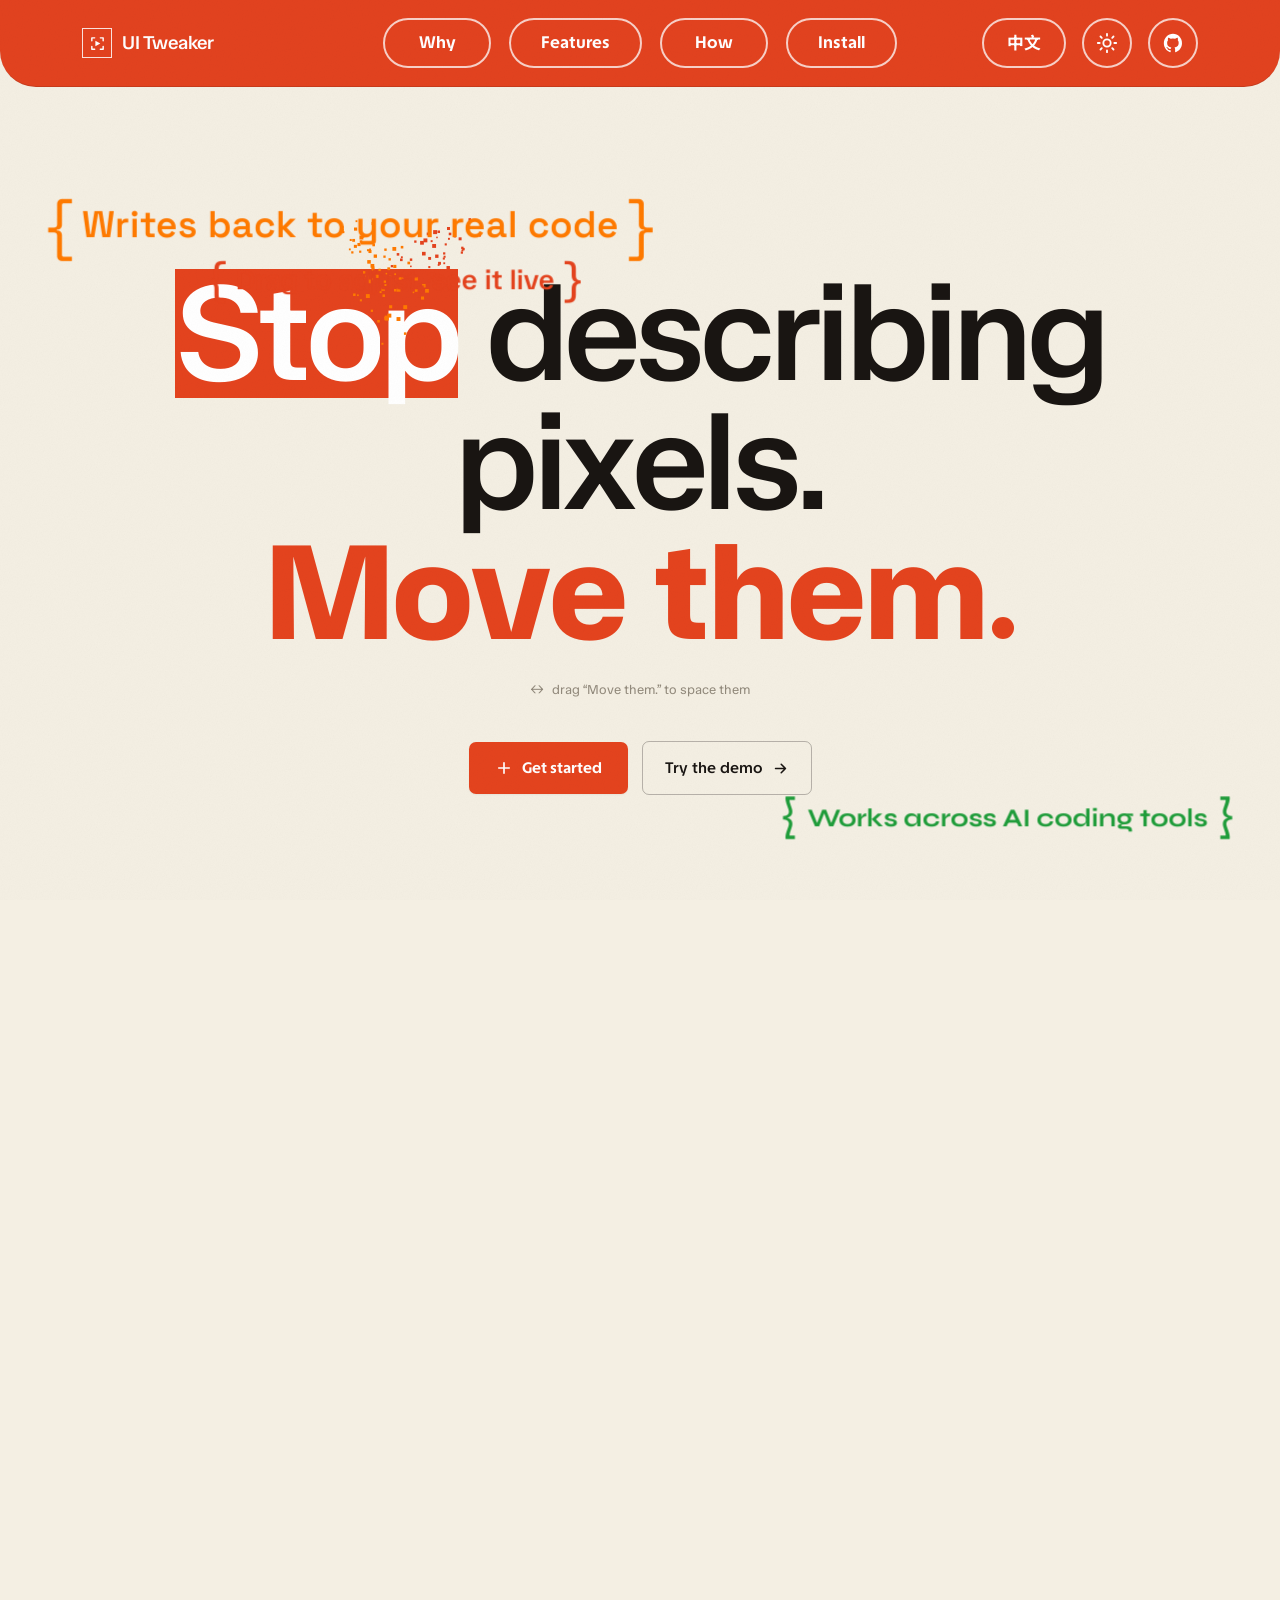
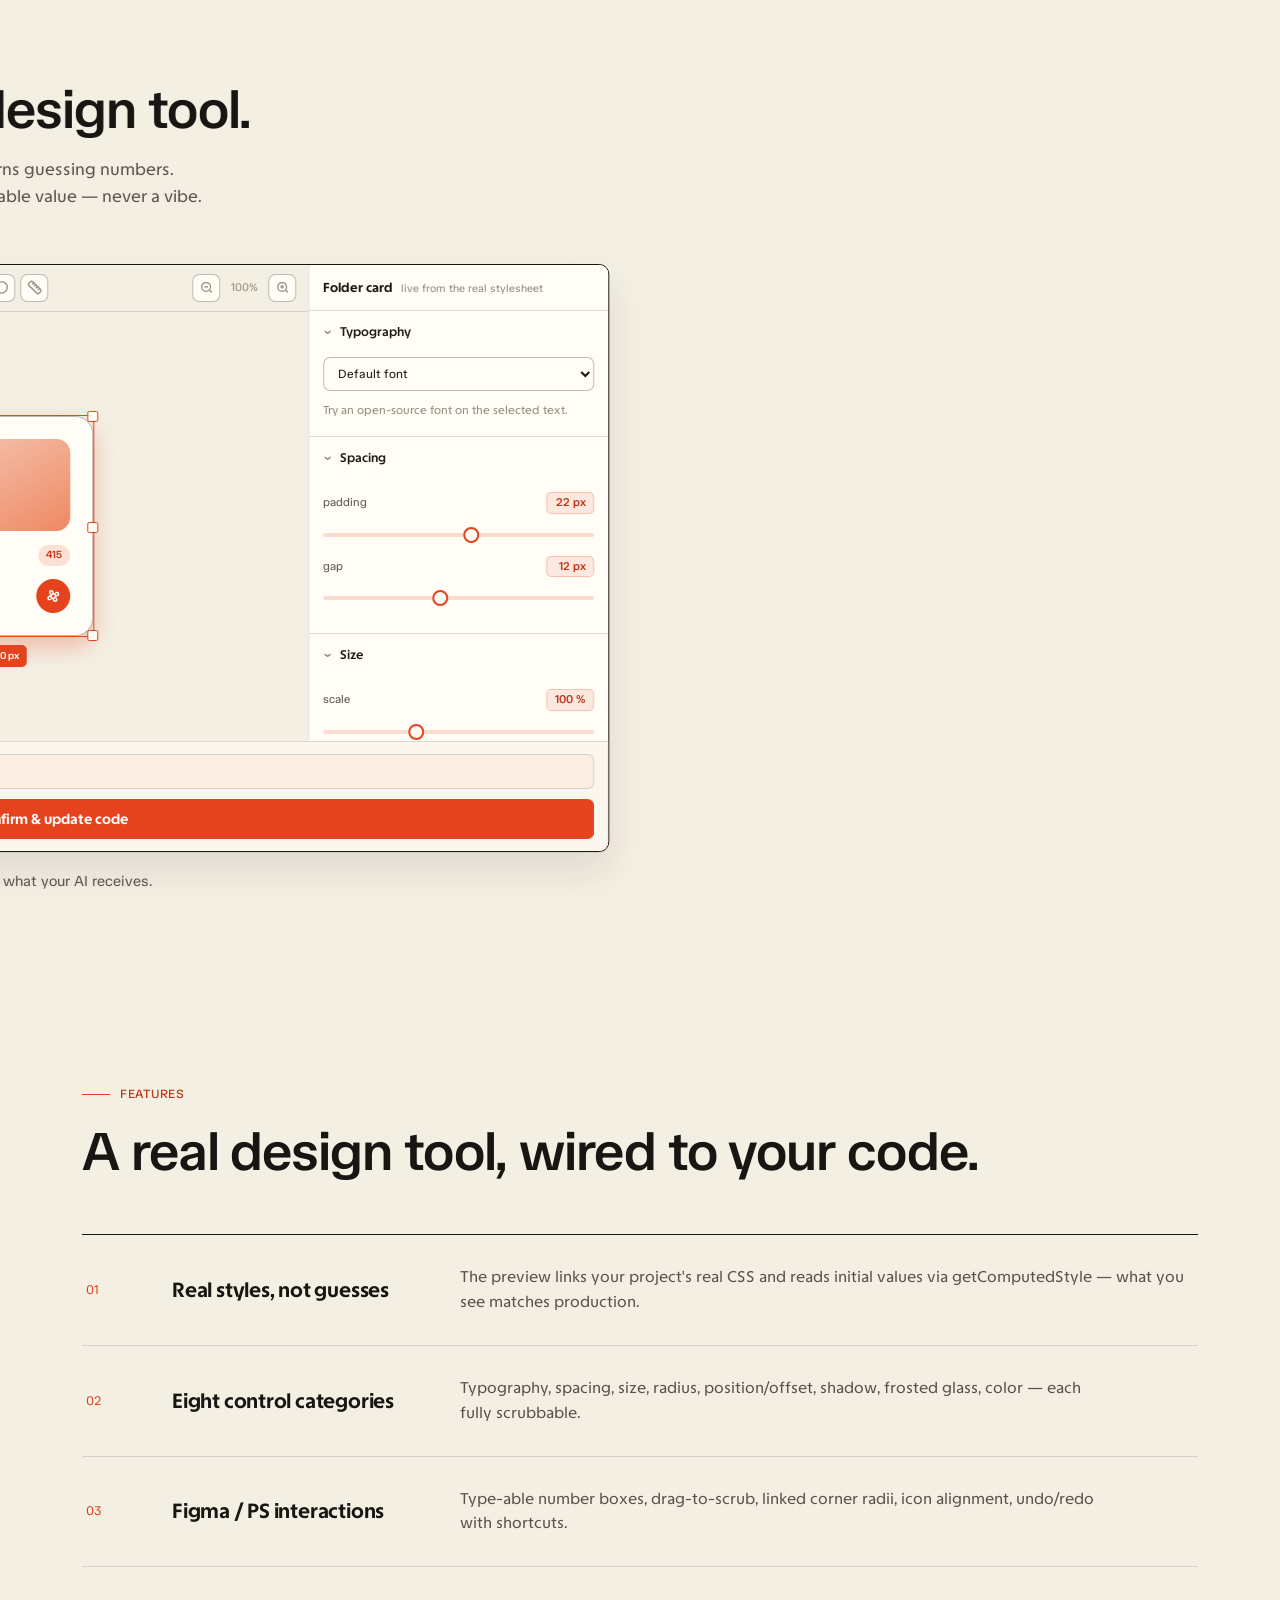
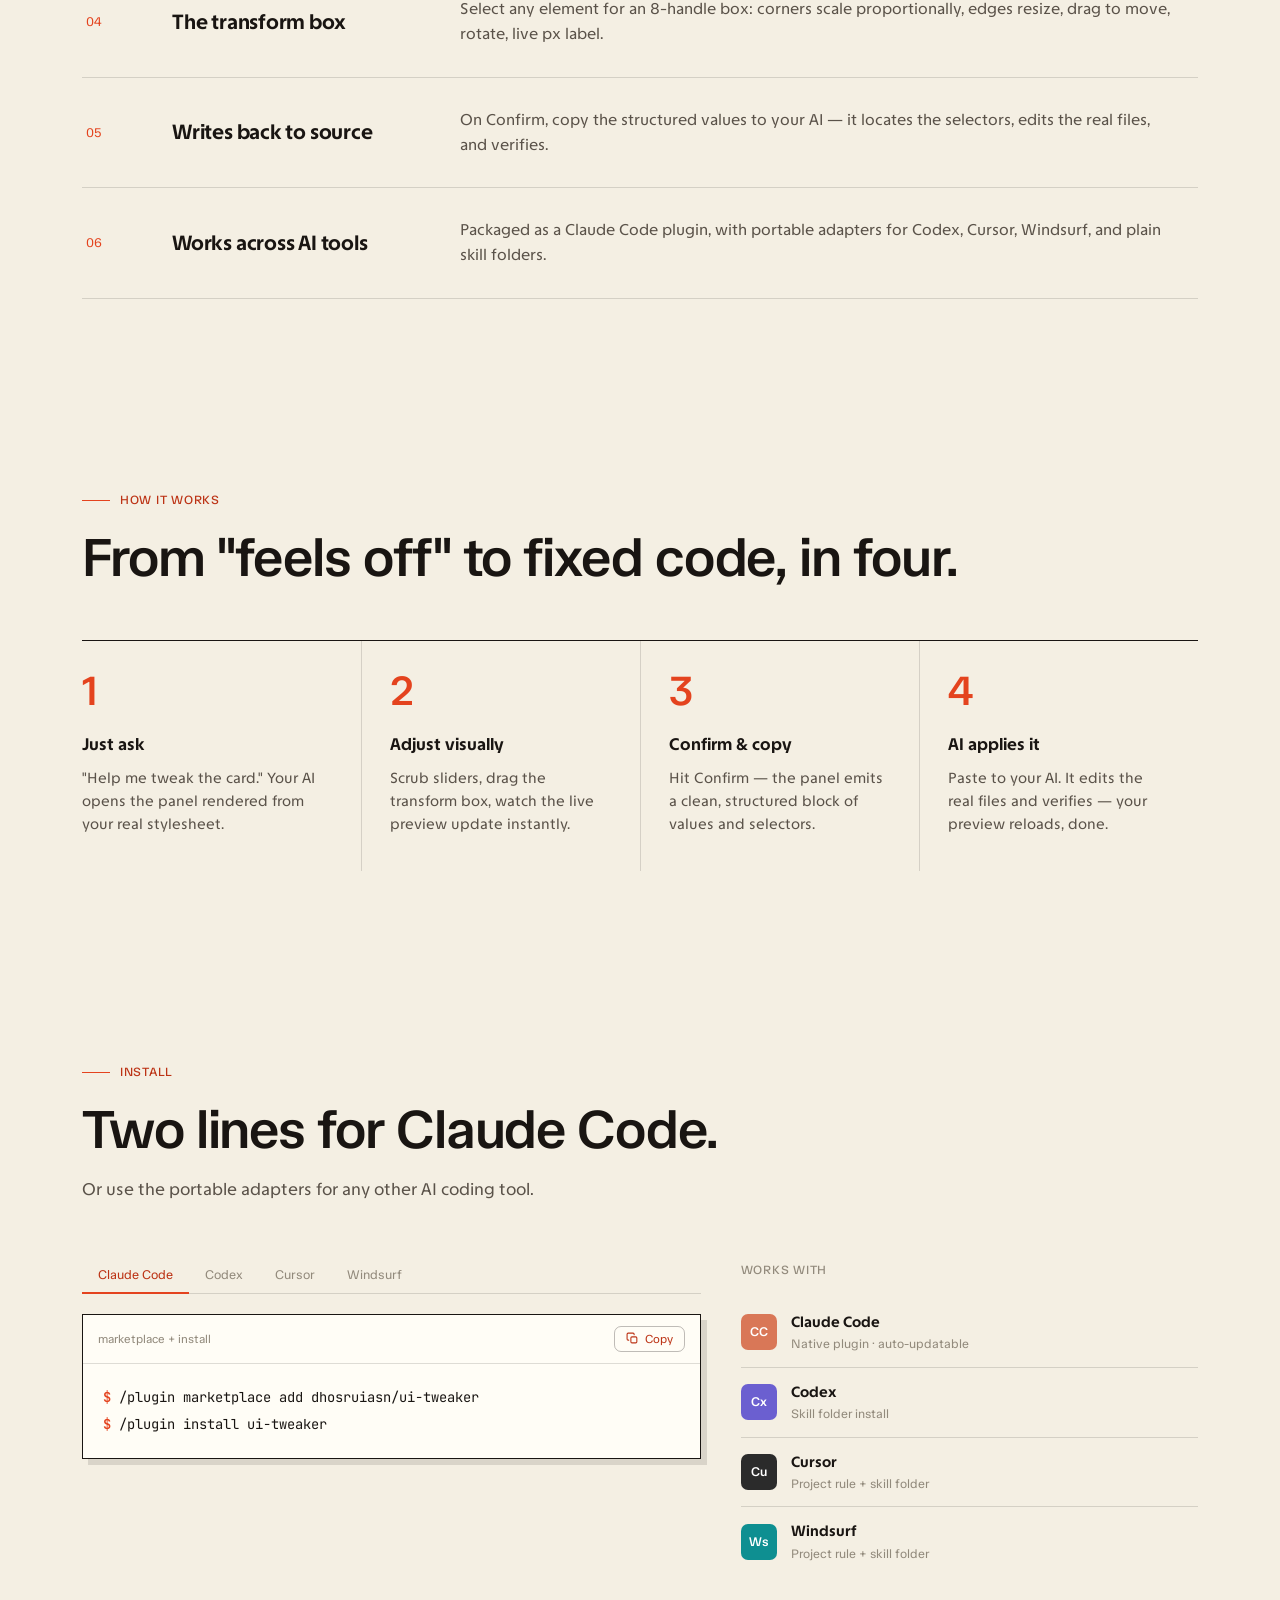
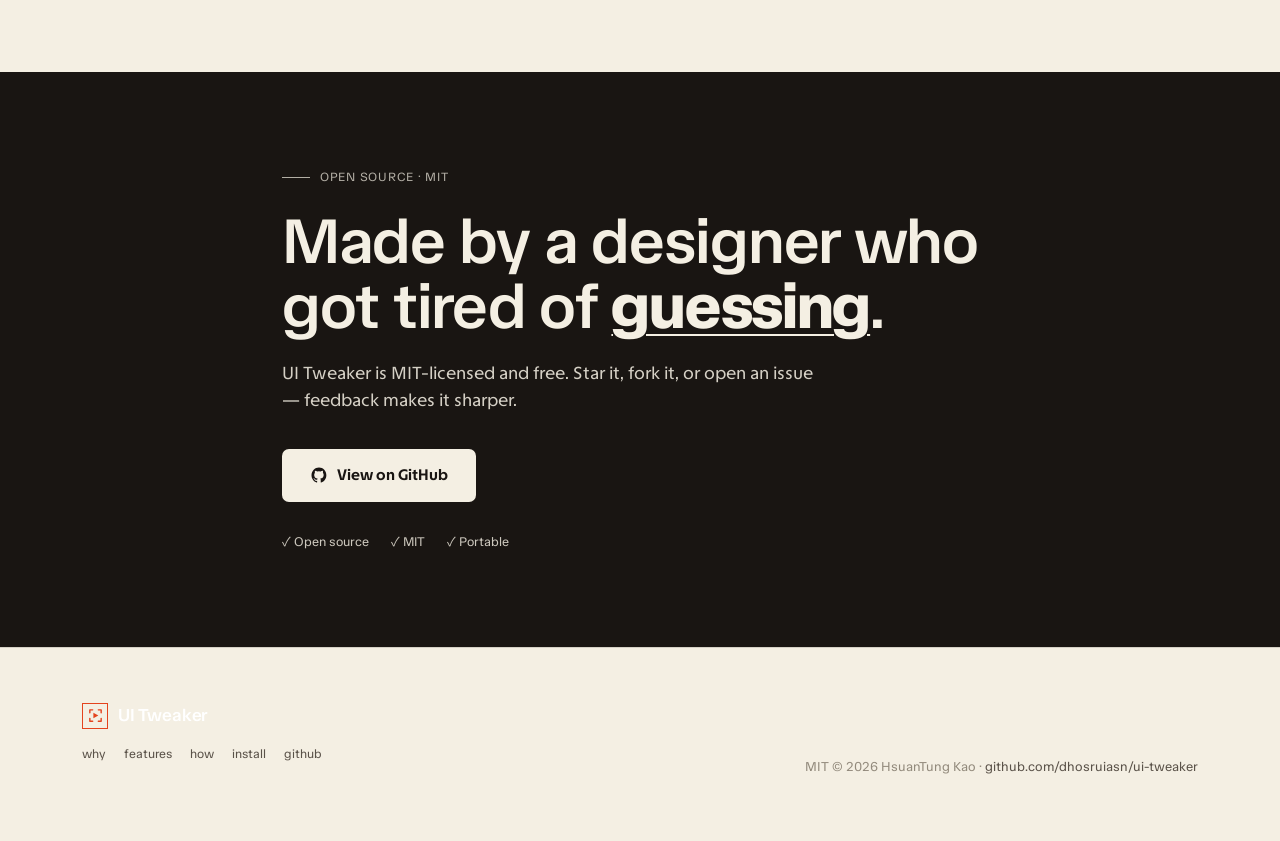
==== docs/index.html @ 1815cd46 "Notes: style swap on edge bounce only; title hit sprays particles without restyling Removed the font" ====
<!DOCTYPE html>
<html lang="en">
<head>
<meta charset="UTF-8">
<meta name="viewport" content="width=device-width, initial-scale=1.0">
<title>UI Tweaker — Precision visual control for vibe coding</title>
<meta name="description" content="Fine-tune any UI component with a design-tool-style control panel, then let your AI assistant write the values back into your real source code.">
<meta property="og:title" content="UI Tweaker — Precision visual control for vibe coding">
<meta property="og:description" content="Visually fine-tune UI components, then hand the exact values to your AI to apply to real code.">
<meta property="og:type" content="website">
<link rel="preconnect" href="https://fonts.googleapis.com">
<link rel="preconnect" href="https://fonts.gstatic.com" crossorigin>
<link href="https://fonts.googleapis.com/css2?family=Bricolage+Grotesque:opsz,wght@12..96,400;12..96,700&family=Chiron+Hei+HK:ital,wght@0,200..900;1,200..900&family=Chocolate+Classical+Sans&family=Instrument+Serif:ital@0;1&family=JetBrains+Mono:wght@400;500;600&family=TASA+Explorer:wght@400..800&family=TASA+Orbiter:wght@400..800&display=swap" rel="stylesheet">
<!-- legible display faces the floating bracket notes cycle through on each edge-bounce / title hit -->
<link href="https://fonts.googleapis.com/css2?family=DM+Serif+Display&family=Fraunces:opsz,wght@9..144,400;9..144,600&family=Space+Grotesk:wght@400..700&family=Syne:wght@500..800&display=swap" rel="stylesheet">
<link href="https://fonts.googleapis.com/css2?family=Archivo:wght@400..700&family=Sora:wght@400..700&family=Outfit:wght@400..700&family=Unbounded:wght@400..700&family=Big+Shoulders+Display:wght@400..700&family=Familjen+Grotesk:wght@400..700&family=Newsreader:opsz,wght@6..72,400..600&family=Spectral:wght@400;600&family=Epilogue:wght@400..700&family=Hanken+Grotesk:wght@400..700&display=swap" rel="stylesheet">
<style>
  :root{
    --nav-h:86px;   /* sticky nav height — used to keep the intro text centred in the area BELOW the nav */
    --bg:#f4efe3;--bg-2:#efe9da;
    --ink:#191512;--ink-soft:#5a5249;--ink-faint:#928a7c;
    /* accent kept under the old --blue token names so the demo + JS re-theme automatically */
    --blue:#e4431e;--blue-deep:#bc3315;--blue-glow:rgba(228,67,30,.16);
    --card:#fbf8f0;--card-solid:#fffdf6;
    --border:rgba(25,21,18,.14);--border-strong:rgba(25,21,18,.28);
    --shadow-soft:0 1px 2px rgba(25,21,18,.05);
    --shadow-lift:0 1px 0 rgba(25,21,18,.06),0 18px 40px rgba(25,21,18,.10);
    --band:#191512;--band-fg:#f4efe3;
    --radius-pill:999px;--radius-lg:10px;--radius-md:7px;
    --mono:'TASA Orbiter','Chiron Hei HK','Chocolate Classical Sans',system-ui,sans-serif;
    --display:'TASA Orbiter','Chiron Hei HK','Chocolate Classical Sans',system-ui,sans-serif;
    --sans:'TASA Explorer','Chiron Hei HK','Chocolate Classical Sans',system-ui,sans-serif;
    --code:'JetBrains Mono',ui-monospace,monospace;
    --grain:.05;
  }
  html[data-theme="dark"]{
    --bg:#16130f;--bg-2:#1b1712;
    --ink:#f2ecdd;--ink-soft:#b4ab99;--ink-faint:#7d7567;
    --blue:#ff5a34;--blue-deep:#ff7a55;--blue-glow:rgba(255,90,52,.20);
    --card:#211c16;--card-solid:#26201a;
    --border:rgba(242,236,221,.15);--border-strong:rgba(242,236,221,.30);
    --shadow-soft:0 1px 2px rgba(0,0,0,.4);
    --shadow-lift:0 1px 0 rgba(0,0,0,.4),0 24px 60px rgba(0,0,0,.6);
    --band:#cf3a18;--band-fg:#fff;
    --grain:.07;
  }
  *{box-sizing:border-box;margin:0;padding:0}
  /* nav/anchor clicks JUMP straight to the section (no smooth-scroll whipping through the pinned hero motion); offset for the sticky nav */
  html{scroll-padding-top:calc(var(--nav-h) + 10px)}
  body{
    font-family:var(--sans);color:var(--ink);background:var(--bg);
    min-height:100vh;-webkit-font-smoothing:antialiased;line-height:1.55;overflow-x:hidden;
    transition:background .4s ease,color .3s ease;
  }
  /* paper grain — subtle print texture instead of flat fill */
  body::after{content:"";position:fixed;inset:0;pointer-events:none;z-index:120;opacity:var(--grain);mix-blend-mode:multiply;
    background-image:url("data:image/svg+xml,%3Csvg xmlns='http://www.w3.org/2000/svg' width='180' height='180'%3E%3Cfilter id='n'%3E%3CfeTurbulence type='fractalNoise' baseFrequency='.85' numOctaves='2' stitchTiles='stitch'/%3E%3CfeColorMatrix type='saturate' values='0'/%3E%3C/filter%3E%3Crect width='100%25' height='100%25' filter='url(%23n)'/%3E%3C/svg%3E");background-size:180px}
  html[data-theme="dark"] body::after{mix-blend-mode:soft-light}
  ::selection{background:var(--blue);color:#fff}
  .wrap{max-width:1180px;margin:0 auto;padding:0 32px}
  @media(max-width:600px){.wrap{padding:0 20px}}
  section{position:relative}
  .rule{height:1px;background:var(--border);border:0}
  /* line-breaking: balance headings, prettify paragraphs, and a no-wrap whitelist for terms */
  .head h2,.cta-section h2,.spec-row h3,.step h4,.plate-body h4{text-wrap:balance}
  .head p,.cta-section p,.spec-row p,.step p,.intro-text,.work small,.foot p,.feat p{text-wrap:pretty}
  .keep-together{white-space:nowrap}
  @media(max-width:760px){br.br-desk{display:none}}  /* manual line breaks only on desktop */

  /* mono annotation label — the "[ note ]" device */
  .note{font-family:var(--mono);font-size:.72rem;font-weight:500;letter-spacing:.02em;color:var(--blue-deep);display:inline-flex;align-items:center;gap:.5ch}
  .note::before{content:"[";opacity:.6}
  .note::after{content:"]";opacity:.6}

  /* ===== nav ===== */
  nav{position:sticky;top:0;z-index:60;background:#e2421f;border-bottom:1px solid rgba(0,0,0,.12);border-radius:0 0 36px 36px}
  .nav-in{display:grid;grid-template-columns:1fr auto 1fr;align-items:center;gap:18px;height:var(--nav-h)}
  .brand{display:flex;align-items:center;gap:10px;justify-self:start;font-family:var(--display);font-weight:600;font-size:1.18rem;letter-spacing:-.01em;color:#fff}
  .brand .logo{width:30px;height:30px;display:grid;place-items:center;border:1.5px solid rgba(255,255,255,.85);color:#fff;flex:none}
  .brand .logo svg{width:17px;height:17px}
  /* independent pill nav (Readymag-style) */
  .nav-links{display:flex;gap:18px;justify-self:center}
  .nav-links a,
  .icon-btn{
    position:relative;isolation:isolate;overflow:visible;
    min-height:50px;border:2px solid rgba(255,255,255,.75);border-radius:var(--radius-pill);
    background:transparent;color:#fff;font-family:var(--sans);font-weight:700;
    line-height:1;text-decoration:none;display:inline-flex;align-items:center;justify-content:center;
    transition:background .18s ease,color .18s ease,border-color .18s ease,box-shadow .18s ease,transform .18s ease;
  }
  .nav-links a{font-size:1.08rem;padding:0 30px;min-width:108px}
  /* hover: the pill fills solid with a small lift + hard offset shadow (clean pill, not a blob) */
  .nav-links a:hover,
  .nav-links a:focus-visible,
  .icon-btn:hover,
  .icon-btn:focus-visible{
    background:#f7fd6a;border-color:#f7fd6a;color:#1a1a1a;
    transform:translate(-1px,-2px) rotate(-1.5deg);
    box-shadow:3px 4px 0 #a82f12;
    outline:none;
  }
  .nav-links a:nth-child(2n):hover,
  .nav-links a:nth-child(2n):focus-visible,
  .icon-btn:nth-child(2n):hover,
  .icon-btn:nth-child(2n):focus-visible{ transform:translate(-1px,-2px) rotate(1.5deg) }
  .nav-tools{display:flex;align-items:center;gap:16px;justify-self:end}
  .icon-btn{height:50px;min-width:84px;padding:0 22px;font-size:1.05rem;cursor:pointer}
  .icon-btn.sq{width:50px;min-width:50px;padding:0}
  .icon-btn svg{width:22px;height:22px;position:relative;z-index:1}
  @media(max-width:980px){
    :root{--nav-h:74px}
    .nav-in{gap:12px}
    .nav-links{gap:10px}
    .nav-links a{min-height:42px;min-width:auto;padding:0 19px;font-size:.9rem}
    .nav-tools{gap:9px}
    .icon-btn{height:42px;min-height:42px;min-width:66px;padding:0 15px;font-size:.9rem}
    .icon-btn.sq{width:42px;min-width:42px}
    .icon-btn svg{width:19px;height:19px}
  }
  @media(max-width:760px){.nav-links{display:none}.nav-in{grid-template-columns:1fr auto}}

  /* ===== buttons ===== */
  .btn-primary{font-family:var(--sans);font-weight:700;font-size:.98rem;color:#fff;cursor:pointer;padding:14px 26px;border:none;border-radius:var(--radius-md);background:var(--blue);text-decoration:none;display:inline-flex;align-items:center;gap:9px;transition:transform .18s,background .18s;box-shadow:var(--shadow-soft)}
  .btn-primary:hover{background:var(--blue-deep);transform:translateY(-2px)}
  .btn-ghost{font-family:var(--sans);font-weight:600;font-size:.98rem;color:var(--ink);text-decoration:none;padding:14px 22px;border-radius:var(--radius-md);border:1px solid var(--border-strong);background:transparent;display:inline-flex;align-items:center;gap:9px;transition:.18s}
  .btn-ghost:hover{border-color:var(--ink);background:var(--ink);color:var(--bg)}

  /* ===== hero — huge type, floating bracket notes, centered CTA (Readymag-style) ===== */
  /* scroll-scrub: hero pins while its pieces part outward to reveal the intro statement */
  .hero-stage{position:relative;height:340vh}
  .hero{position:sticky;top:0;height:100vh;display:flex;flex-direction:column;align-items:center;justify-content:center;text-align:center;padding:48px 0 58px;overflow:hidden}
  .hero-reveal{position:absolute;inset:0;display:flex;align-items:center;justify-content:center;padding:0 40px;opacity:0;pointer-events:none;will-change:opacity,transform}
  .hero-reveal .intro-text{font-family:var(--display);font-weight:400;font-size:clamp(1.4rem,3vw,2.3rem);line-height:1.34;letter-spacing:-.01em;max-width:min(1040px,94vw);color:var(--ink);text-align:center}
  .hero-reveal .intro-text em{font-style:normal;font-weight:600;color:var(--blue)}
  /* hero → vermilion: ONE panel that is the seed dot sitting on the period, grows, expands full-bleed, then recedes right — a single continuous element so there is never a second dot */
  .wipe-panel{position:absolute;inset:0;z-index:5;background:var(--blue);color:#fff;display:flex;align-items:center;justify-content:center;padding:var(--nav-h) 6vw 0;clip-path:circle(0 at var(--wipe-origin-x,50%) var(--wipe-origin-y,50%));pointer-events:none;will-change:clip-path}
  @media(min-width:981px){ #why>.wrap{will-change:transform} }
  .wipe-quote{position:absolute;left:clamp(-136px,-10vw,-78px);top:clamp(-205px,-20vh,-150px);width:clamp(77px,10.4vw,152px);height:auto;color:#ffc4b8;pointer-events:none;opacity:.9;z-index:0}
  html:not([data-lang="zh"]) .wipe-quote{top:calc(clamp(-205px,-20vh,-150px) + 15px)}   /* en text sits higher → drop its quote 15px so it isn't as tight to the nav */
  .wipe-quote svg{display:block;width:100%;height:auto;overflow:visible}
  .wipe-text{position:relative;z-index:1;font-family:var(--display);font-weight:400;font-size:clamp(1.6rem,3.6vw,2.9rem);line-height:1.32;max-width:1000px;text-align:center;opacity:0;will-change:transform,opacity}
  .wipe-text em{font-style:normal;font-weight:700;color:#f8ff6b;font-size:calc(1em + 15pt);text-decoration:underline;text-decoration-thickness:2px;text-underline-offset:6px}
  @media(max-width:980px){
    .wipe-panel{position:static;clip-path:none!important;padding:64px 24px;min-height:auto;margin-top:6vh;pointer-events:auto}
    .wipe-quote{left:0;top:-58px;width:67px;opacity:.75}
    .wipe-text{opacity:1!important;transform:none!important}
  }
  .hero .title,.hero .hero-cta,.hero-notes{will-change:transform,opacity}
  .title .word{display:inline-block}
  .title .ch{display:inline-block;will-change:transform,opacity}
  .title .ch.stop-lit{background:var(--blue);color:#fff}
  .title .ch.seed-source-dot{width:.16em;height:.16em;margin-left:.03em;border-radius:50%;background:var(--blue);color:transparent;line-height:.16em;vertical-align:baseline;transform-origin:center;overflow:hidden}
  h1.title{font-family:var(--display);font-weight:600;font-size:clamp(3rem,11vw,8.6rem);line-height:.94;letter-spacing:-.035em;margin:0;max-width:15ch}
  html[data-lang="zh"] h1.title{word-break:keep-all;max-width:none;line-height:1.16;letter-spacing:.06em}   /* accent line gets the same resting spacing via the scrub's data-ls-base */
  h1.title .accent{color:var(--blue);font-weight:800}
  .hero-cta{display:flex;gap:14px;flex-wrap:wrap;align-items:center;justify-content:center;margin-top:40px}
  /* "Move them." is draggable — scrub its letter-spacing (echoes the word + the tool's drag-to-scrub) */
  .js-scrub{cursor:ew-resize;display:inline-block;white-space:nowrap;letter-spacing:0;touch-action:none;-webkit-user-select:none;user-select:none}
  .scrub-readout{margin-top:22px;font-family:var(--mono);font-size:.82rem;color:var(--ink-faint);display:flex;align-items:center;justify-content:center;gap:8px;min-height:1.2em;transition:color .2s}
  .scrub-readout.on{color:var(--blue-deep)}
  .scrub-readout .ico{font-size:1.05em}
  .scrub-readout .live{display:none}
  .scrub-readout.on .hint{display:none}
  .scrub-readout.on .live{display:inline}
  .scrub-readout .v{font-weight:600}
  /* floating bracket annotations */
  .hero-notes{position:absolute;inset:0;pointer-events:none;overflow:hidden}
  .note-fx{position:absolute;left:0;top:0;pointer-events:none;z-index:0}   /* particle burst layer (behind the bracket notes) */
  .hero-note{position:absolute;left:0;top:0;display:inline-flex;align-items:center;gap:9px;font-family:var(--mono);font-weight:600;font-size:1.25rem;line-height:1;color:var(--blue-deep);white-space:nowrap;will-change:transform}
  .hero-note::before{content:"{";font-size:1.7em;font-weight:400}
  .hero-note::after{content:"}";font-size:1.7em;font-weight:400}
  @media(max-width:980px){
    .hero-stage{height:auto}
    .hero{position:static;height:auto;min-height:auto;padding:64px 0 46px;overflow:visible}
    .hero-notes{position:static;display:flex;flex-wrap:wrap;justify-content:center;gap:14px;margin-top:32px;overflow:visible}
    .hero-note{position:relative;left:auto;top:auto;transform:none!important;font-size:1rem}
    .hero-reveal{position:static;opacity:1!important;transform:none!important;pointer-events:auto;padding:30px 20px 4px}
    .title .ch.seed-source-dot{width:auto;height:auto;margin-left:0;background:transparent;color:inherit;line-height:inherit;vertical-align:baseline;overflow:visible}
  }
  /* ===== intro statement (reveals on scroll) ===== */
  .intro{padding:24px 0 40px}
  .intro-text{font-family:var(--display);font-weight:400;font-size:clamp(1.5rem,3.2vw,2.4rem);line-height:1.32;letter-spacing:-.01em;max-width:760px;color:var(--ink)}
  html[data-lang="zh"] .intro-text{word-break:keep-all}
  .intro-text em{font-style:normal;font-weight:600;color:var(--blue)}

  /* demo plate */
  .plate{margin-top:46px;border:1px solid var(--ink);background:var(--card-solid);position:relative;box-shadow:8px 8px 0 color-mix(in srgb,var(--ink) 12%,transparent)}
  .plate-bar{display:flex;align-items:center;gap:12px;padding:11px 16px;border-bottom:1px solid var(--border);font-family:var(--mono);font-size:.74rem;color:var(--ink-faint)}
  .plate-bar .rec{width:8px;height:8px;border-radius:50%;background:var(--blue);flex:none}
  .plate-bar .grow{margin-left:auto}
  .plate-body{aspect-ratio:16/9;display:grid;place-items:center;text-align:center;padding:34px;position:relative;
    background-image:linear-gradient(var(--border) 1px,transparent 1px),linear-gradient(90deg,var(--border) 1px,transparent 1px);background-size:34px 34px;background-position:center}
  .plate-play{width:72px;height:72px;border-radius:50%;display:grid;place-items:center;margin:0 auto 20px;border:1.5px solid var(--blue);color:var(--blue);background:var(--card-solid)}
  .plate-play svg{width:24px;height:24px;margin-left:4px}
  .plate-body h4{font-family:var(--display);font-size:1.5rem;font-weight:600;margin-bottom:8px}
  .plate-body p{color:var(--ink-soft);font-size:.95rem;max-width:400px;margin:0 auto}

  /* ===== section heads ===== */
  .pad{padding:96px 0}
  .head{margin-bottom:54px}
  .head .kicker{font-family:var(--mono);font-size:.76rem;font-weight:500;letter-spacing:.06em;text-transform:uppercase;color:var(--blue-deep);margin-bottom:20px;display:flex;align-items:center;gap:10px}
  .head .kicker::before{content:"";width:28px;height:1px;background:var(--blue);display:inline-block}
  .head h2{font-family:var(--display);font-weight:600;font-size:clamp(2.1rem,4.4vw,3.4rem);line-height:1.04;letter-spacing:-.02em;margin-bottom:18px}
  .head p{color:var(--ink-soft);font-size:1.08rem;max-width:620px}
  html[data-lang="zh"] .head h2{word-break:keep-all}   /* wide: one line; narrow: break only at the <wbr> after the comma (clean, not mid-phrase) */
  #why .head p{max-width:920px}   /* wide enough that each sentence fits one line on desktop → 2 lines */

  /* ===== features = spec sheet ===== */
  .spec{border-top:1px solid var(--ink)}
  .spec-row{display:grid;grid-template-columns:58px minmax(0,260px) 1fr;gap:28px;padding:30px 4px;border-bottom:1px solid var(--border);align-items:center;transition:background .2s}
  .spec-row:hover{background:color-mix(in srgb,var(--blue) 4%,transparent)}
  .spec-row .idx{font-family:var(--mono);font-size:.8rem;color:var(--blue)}
  .spec-row h3{font-family:var(--sans);font-size:1.32rem;font-weight:700;letter-spacing:-.01em;line-height:1.15}
  .spec-row p{color:var(--ink-soft);font-size:1rem}
  @media(max-width:760px){.spec-row{grid-template-columns:42px 1fr;gap:6px 16px}.spec-row p{grid-column:2}}

  /* ===== how = numbered editorial steps ===== */
  .steps{display:grid;grid-template-columns:repeat(4,1fr);gap:0;border-top:1px solid var(--ink)}
  @media(max-width:860px){.steps{grid-template-columns:repeat(2,1fr)}}
  @media(max-width:480px){.steps{grid-template-columns:1fr}}
  .step{padding:30px 28px 34px 0;position:relative}
  .step+.step{border-left:1px solid var(--border);padding-left:28px}   /* divider on the left, with clearance so text never touches it */
  @media(max-width:860px){.step{padding:26px 6px 28px;border-bottom:1px solid var(--border)}.step+.step{border-left:none;padding-left:6px}}
  .step .n{font-family:var(--display);font-weight:600;font-size:2.6rem;line-height:1;color:var(--blue);margin-bottom:18px;display:block}
  .step h4{font-size:1.08rem;font-weight:700;margin-bottom:9px}
  .step p{color:var(--ink-soft);font-size:.94rem}

  /* ===== install ===== */
  .install-wrap{display:grid;grid-template-columns:1.15fr .85fr;gap:40px;align-items:start}
  @media(max-width:840px){.install-wrap{grid-template-columns:1fr}}
  .tabs{display:flex;gap:0;margin-bottom:20px;border-bottom:1px solid var(--border)}
  .tab{font-family:var(--mono);font-size:.8rem;cursor:pointer;padding:10px 16px;border:none;background:transparent;color:var(--ink-faint);border-bottom:2px solid transparent;margin-bottom:-1px;transition:.18s}
  .tab:hover{color:var(--ink)}
  .tab.on{color:var(--blue-deep);border-bottom-color:var(--blue)}
  .code-card{border:1px solid var(--ink);background:var(--card-solid);overflow:hidden;box-shadow:6px 6px 0 color-mix(in srgb,var(--ink) 12%,transparent)}
  .code-top{display:flex;align-items:center;justify-content:space-between;padding:11px 15px;border-bottom:1px solid var(--border)}
  .code-top .label{font-family:var(--mono);font-size:.74rem;color:var(--ink-faint)}
  .copy-btn{font-family:var(--mono);font-size:.74rem;cursor:pointer;color:var(--blue-deep);background:transparent;border:1px solid var(--border-strong);padding:5px 11px;border-radius:var(--radius-md);display:inline-flex;align-items:center;gap:6px;transition:.18s}
  .copy-btn:hover{background:var(--blue);color:#fff;border-color:var(--blue)}
  .copy-btn.done{background:var(--ink);color:var(--bg);border-color:var(--ink)}
  .code-body{padding:20px;font-family:var(--code);font-size:.86rem;line-height:1.95;overflow-x:auto;color:var(--ink)}
  .code-body .c-cmd{color:var(--blue);font-weight:600}
  .targets{padding-top:4px}
  .targets h4{font-family:var(--mono);font-size:.76rem;font-weight:500;text-transform:uppercase;letter-spacing:.06em;color:var(--ink-faint);margin-bottom:18px}
  .works{display:flex;flex-direction:column}
  .work{display:flex;align-items:center;gap:14px;font-size:.95rem;padding:13px 0;border-bottom:1px solid var(--border)}
  .work:last-child{border-bottom:none}
  .work .badge{width:36px;height:36px;border-radius:var(--radius-md);display:grid;place-items:center;font-family:var(--mono);font-weight:600;font-size:.8rem;color:#fff;flex:none}
  .work strong{font-weight:700}
  .work small{color:var(--ink-faint);display:block;font-size:.78rem;font-family:var(--mono)}

  /* ===== CTA band (the one deep section) ===== */
  .cta-section{background:var(--band);color:var(--band-fg);padding:96px 0;position:relative;overflow:hidden}
  .cta-inner{max-width:780px}
  .cta-section .kicker{font-family:var(--mono);font-size:.76rem;letter-spacing:.06em;text-transform:uppercase;opacity:.7;margin-bottom:22px;display:flex;align-items:center;gap:10px}
  .cta-section .kicker::before{content:"";width:28px;height:1px;background:currentColor;display:inline-block}
  .cta-section h2{font-family:var(--display);font-weight:600;font-size:clamp(2.2rem,5vw,4rem);line-height:1.02;letter-spacing:-.02em;margin-bottom:20px}
  .cta-section h2 em{font-style:normal;font-weight:800;text-decoration:underline;text-decoration-thickness:2px;text-underline-offset:6px}
  .cta-section p{font-size:1.12rem;opacity:.86;max-width:540px;margin-bottom:34px}
  html[data-lang="zh"] .cta-section h2{word-break:normal;line-break:loose}
  .btn-band{background:var(--band-fg);color:var(--band);font-family:var(--sans);font-weight:700;font-size:.98rem;text-decoration:none;padding:14px 28px;border-radius:var(--radius-md);display:inline-flex;align-items:center;gap:9px;transition:transform .18s}
  .btn-band:hover{transform:translateY(-2px)}
  .pills{display:flex;gap:22px;margin-top:30px;flex-wrap:wrap}
  .pill{font-family:var(--mono);font-size:.8rem;opacity:.82;display:inline-flex;align-items:center;gap:7px}
  /* zh CTA: centre the whole group as a block; keep its text left-aligned */
  html[data-lang="zh"] .cta-inner{margin-left:auto;margin-right:auto}

  /* ===== footer ===== */
  footer{padding:54px 0 64px;border-top:1px solid var(--border)}
  .foot{display:flex;justify-content:space-between;align-items:flex-end;gap:24px;flex-wrap:wrap}
  .foot .brand{font-family:var(--display);font-weight:600;font-size:1.1rem;align-items:center}
  .foot-links{display:flex;gap:18px;flex-wrap:wrap;margin:14px 0}
  .foot-links a{font-family:var(--mono);font-size:.78rem;text-transform:lowercase;color:var(--ink-soft);text-decoration:none}
  .foot-links a:hover{color:var(--blue-deep)}
  .foot p{color:var(--ink-faint);font-size:.82rem;font-family:var(--mono)}
  .foot p a{color:var(--ink-soft);text-decoration:none}
  .foot p a:hover{color:var(--blue-deep)}

  /* ===== reveal ===== */
  .reveal{opacity:0;transform:translateY(20px);transition:opacity .7s cubic-bezier(.2,.7,.2,1),transform .7s cubic-bezier(.2,.7,.2,1)}
  .reveal.in{opacity:1;transform:none}

  /* ===================================================================
     live interactive demo — three-pane studio (re-themed via tokens)
     =================================================================== */
  .studio{border:1px solid var(--ink);background:var(--card-solid);box-shadow:var(--shadow-lift);overflow:hidden;border-radius:var(--radius-lg)}
  .studio-grid{display:grid;grid-template-columns:176px 1fr 300px}
  @media(max-width:760px){.studio-grid{grid-template-columns:1fr}}
  .studio-layers{border-right:1px solid var(--border);background:color-mix(in srgb,var(--bg) 50%,var(--card-solid));display:flex;flex-direction:column;min-width:0}
  @media(max-width:760px){.studio-layers{display:none}}
  .studio-lay-sec{padding:11px 9px;border-bottom:1px solid var(--border)}
  .studio-lay-sec:last-child{border-bottom:none}
  .studio-lay-h{font-family:var(--mono);font-size:.6rem;font-weight:600;letter-spacing:.09em;text-transform:uppercase;color:var(--ink-faint);padding:0 6px 7px}
  .studio-page{display:flex;align-items:center;gap:7px;padding:6px 8px;border-radius:6px;font-size:.78rem;color:var(--ink-soft);background:color-mix(in srgb,var(--blue) 8%,transparent)}
  .studio-row{display:flex;align-items:center;gap:5px;padding:5px 6px;border-radius:6px;font-size:.78rem;color:var(--ink-soft);white-space:nowrap;cursor:pointer}
  .studio-row:hover:not(.on){background:color-mix(in srgb,var(--blue) 7%,transparent)}
  .studio-row.on{background:color-mix(in srgb,var(--blue) 13%,transparent);color:var(--blue-deep);font-weight:600}
  .studio-row .car{width:11px;flex:none;font-size:.62rem;text-align:center;color:var(--ink-faint)}
  .studio-row .car.leaf{visibility:hidden}
  .studio-row .ico{flex:none;display:flex;color:var(--ink-faint)}
  .studio-row.on .ico{color:var(--blue)}
  .studio-row .ico svg{width:13px;height:13px}
  .studio-row .ico.tnode{font-family:var(--display);font-weight:600;font-size:.78rem;width:13px;text-align:center;line-height:1}
  .studio-lay-name{overflow:hidden;text-overflow:ellipsis}
  .studio-canvas{position:relative;display:flex;flex-direction:column;min-width:0;background:var(--bg)}
  .studio-bar{display:flex;align-items:center;justify-content:space-between;gap:8px;padding:9px 12px;border-bottom:1px solid var(--border)}
  .studio-seg{display:flex;border:1px solid var(--border-strong);border-radius:7px;overflow:hidden;background:var(--card-solid)}
  .studio-seg button{border:0;background:transparent;padding:5px 8px;color:var(--ink-faint);cursor:pointer;display:flex;transition:.15s}
  .studio-seg button.on{background:var(--blue);color:#fff}
  .studio-seg button:hover:not(.on){color:var(--ink)}
  .studio-seg button svg,.studio-tools button svg,.studio-zoom button svg{width:15px;height:15px}
  .studio-tools{display:flex;gap:5px}
  .studio-tools button,.studio-zoom button{width:28px;height:28px;border-radius:7px;border:1px solid var(--border-strong);background:var(--card-solid);color:var(--ink-faint);display:flex;align-items:center;justify-content:center;cursor:pointer;transition:.15s}
  .studio-tools button:hover,.studio-zoom button:hover{border-color:var(--blue);color:var(--blue)}
  .studio-tools button:disabled{opacity:.4;cursor:default;border-color:var(--border-strong);color:var(--ink-faint)}
  .studio-tools button.on{background:var(--blue);border-color:var(--blue);color:#fff}
  .studio-zoom{display:flex;align-items:center;gap:5px}
  .studio-zoom .z{font-family:var(--mono);font-size:.7rem;color:var(--ink-faint);min-width:38px;text-align:center;cursor:pointer}
  .studio-stage{flex:1;display:grid;place-items:center;padding:50px 30px;min-height:300px;position:relative;overflow:hidden}
  .studio-rulers{position:absolute;inset:0;pointer-events:none;display:none;z-index:3}
  .studio.show-rulers .studio-rulers{display:block}
  .studio-rulers .rc{position:absolute;left:0;top:0;width:16px;height:16px;background:var(--card-solid);border-right:1px solid var(--border-strong);border-bottom:1px solid var(--border-strong)}
  .studio-rulers .rh{position:absolute;left:16px;right:0;top:0;height:16px;border-bottom:1px solid var(--border-strong);background:repeating-linear-gradient(90deg,color-mix(in srgb,var(--ink-faint) 50%,transparent) 0 1px,transparent 1px 10px) bottom/100% 6px no-repeat,var(--card-solid)}
  .studio-rulers .rv{position:absolute;top:16px;bottom:0;left:0;width:16px;border-right:1px solid var(--border-strong);background:repeating-linear-gradient(0deg,color-mix(in srgb,var(--ink-faint) 50%,transparent) 0 1px,transparent 1px 10px) right/6px 100% no-repeat,var(--card-solid)}
  .studio-card-wrap{position:relative;transform-origin:center center;transition:transform .08s}
  .folder-card{width:208px;box-sizing:border-box;background:var(--card-solid);border:1px solid var(--border-strong);display:flex;flex-direction:column;transition:border-radius .08s,padding .08s,box-shadow .08s,gap .08s}
  .folder-card .fc-thumb{height:92px;border-radius:14px;background:linear-gradient(150deg,#f6cdbd,#ef8a63);position:relative;overflow:hidden;flex:none}
  .folder-card .fc-thumb::after{content:"";position:absolute;left:14px;bottom:-22px;width:84px;height:84px;border-radius:50%;background:radial-gradient(circle at 38% 34%,rgba(255,255,255,.6),transparent 60%)}
  .folder-card .fc-row{display:flex;align-items:center;justify-content:space-between;gap:8px}
  .folder-card .fc-title{font-family:var(--sans);font-weight:700;font-size:.96rem;color:var(--ink)}
  .folder-card .fc-badge{font-family:var(--mono);font-size:.66rem;font-weight:600;color:var(--blue-deep);background:color-mix(in srgb,var(--blue) 15%,transparent);padding:2px 8px;border-radius:var(--radius-pill)}
  .folder-card .fc-icon{width:34px;height:34px;border-radius:50%;display:grid;place-items:center;background:var(--blue);color:#fff;align-self:flex-end}
  .folder-card .fc-icon svg{width:18px;height:18px}
  /* click-to-select affordances in the preview */
  .folder-card,.folder-card .fc-thumb,.folder-card .fc-title,.folder-card .fc-badge,.folder-card .fc-icon{cursor:move;touch-action:none}
  .folder-card .fc-thumb:hover,.folder-card .fc-title:hover,.folder-card .fc-badge:hover,.folder-card .fc-icon:hover{outline:1.5px dashed color-mix(in srgb,var(--blue) 55%,transparent);outline-offset:2px}
  .folder-card [contenteditable]{outline:2px solid var(--blue);outline-offset:3px;cursor:text;border-radius:3px}
  .studio-tbox{position:absolute;left:0;top:0;pointer-events:none;transform-origin:center center}
  .studio-tbox .tb-frame{position:absolute;inset:-1px;border:1.5px solid var(--blue);box-sizing:border-box}
  .studio-tbox .tb-h{position:absolute;width:11px;height:11px;background:var(--card-solid);border:1.5px solid var(--blue);border-radius:2px;box-sizing:border-box;pointer-events:auto;touch-action:none}
  .tb-h.nw{left:-5px;top:-5px}.tb-h.n{left:50%;top:-5px;margin-left:-4.5px}.tb-h.ne{right:-5px;top:-5px}
  .tb-h.e{right:-5px;top:50%;margin-top:-4.5px}.tb-h.se{right:-5px;bottom:-5px}.tb-h.s{left:50%;bottom:-5px;margin-left:-4.5px}
  .tb-h.sw{left:-5px;bottom:-5px}.tb-h.w{left:-5px;top:50%;margin-top:-4.5px}
  .studio-tbox .tb-rotline{position:absolute;left:50%;top:-16px;width:1.5px;height:16px;margin-left:-.75px;background:var(--blue)}
  .studio-tbox .tb-rot{position:absolute;left:50%;top:-28px;width:14px;height:14px;margin-left:-7px;border:1.5px solid var(--blue);border-radius:50%;background:var(--card-solid);box-sizing:border-box;pointer-events:auto;touch-action:none;cursor:grab}
  .studio-tbox .tb-rot:active{cursor:grabbing}
  .studio-tbox .tb-size{position:absolute;left:50%;top:100%;transform:translate(-50%,9px);background:var(--blue);color:#fff;font-family:var(--mono);font-size:.64rem;font-weight:600;padding:3px 8px;border-radius:5px;white-space:nowrap}
  .studio-panel{border-left:1px solid var(--border);background:var(--card-solid);display:flex;flex-direction:column;min-width:0}
  .studio-panel-h{padding:12px 14px;border-bottom:1px solid var(--border);font-weight:700;font-size:.84rem;color:var(--ink);display:flex;align-items:baseline;gap:8px}
  .studio-panel-h small{font-weight:400;color:var(--ink-faint);font-size:.68rem;font-family:var(--mono)}
  .studio-cats{flex:1;overflow:auto;max-height:430px}
  .studio-cat{border-bottom:1px solid var(--border)}
  .studio-cat:last-child{border-bottom:none}
  .studio-cat>summary{list-style:none;cursor:pointer;padding:11px 14px;font-size:.81rem;font-weight:600;color:var(--ink);display:flex;align-items:center;gap:8px;user-select:none}
  .studio-cat>summary:hover{color:var(--blue)}
  .studio-cat>summary::-webkit-details-marker{display:none}
  .studio-cat>summary::before{content:'›';color:var(--ink-faint);font-size:1rem;line-height:1;width:9px;text-align:center;transition:transform .15s}
  .studio-cat[open]>summary::before{transform:rotate(90deg)}
  .studio-cat-body{padding:2px 14px 14px}
  .studio-ctrl{margin:11px 0}
  .studio-ctrl label{display:flex;justify-content:space-between;align-items:center;font-family:var(--mono);font-size:.72rem;color:var(--ink-soft);margin-bottom:6px;gap:8px}
  .studio-ctrl label .v{color:var(--blue-deep);font-weight:600;background:color-mix(in srgb,var(--blue) 11%,transparent);border:1px solid color-mix(in srgb,var(--blue) 24%,transparent);border-radius:5px;padding:1px 7px;min-width:48px;text-align:right}
  .studio-ctrl input[type=range]{width:100%;-webkit-appearance:none;appearance:none;height:4px;border-radius:var(--radius-pill);background:color-mix(in srgb,var(--blue) 18%,transparent);outline:none;cursor:pointer;accent-color:var(--blue)}
  .studio-ctrl input[type=range]::-webkit-slider-thumb{-webkit-appearance:none;appearance:none;width:16px;height:16px;border-radius:50%;background:var(--card-solid);border:2px solid var(--blue);cursor:pointer;transition:transform .12s}
  .studio-ctrl input[type=range]::-webkit-slider-thumb:active{transform:scale(1.2)}
  .studio-ctrl input[type=range]::-moz-range-thumb{width:16px;height:16px;border-radius:50%;background:var(--card-solid);border:2px solid var(--blue);cursor:pointer}
  .studio-hint{font-size:.74rem;color:var(--ink-faint);line-height:1.6;padding:2px 0 2px}
  .studio-select{width:100%;font-family:var(--mono);font-size:.76rem;padding:8px 10px;margin:2px 0 8px;border:1px solid var(--border-strong);border-radius:7px;background:var(--card-solid);color:var(--ink);cursor:pointer}
  .studio-select:hover{border-color:var(--blue)}
  .studio-crow{display:flex;align-items:center;gap:10px;margin:10px 0}
  .studio-crow .studio-clbl{font-family:var(--mono);font-size:.72rem;color:var(--ink-soft);width:46px;flex:none}
  .studio-crow input[type=color]{flex:1;height:30px;border:1px solid var(--border-strong);border-radius:7px;background:var(--card-solid);cursor:pointer;padding:2px}
  .studio-add{margin-top:8px;width:100%;padding:7px;font-size:.72rem;border:1px dashed var(--border-strong);border-radius:6px;background:transparent;color:var(--blue-deep);cursor:default;font-family:var(--mono)}
  .studio-footer{padding:12px 14px;border-top:1px solid var(--border);background:color-mix(in srgb,var(--bg) 40%,var(--card-solid))}
  .studio-summary{font-family:var(--code);font-size:.7rem;color:var(--ink-faint);background:color-mix(in srgb,var(--blue) 5%,transparent);border:1px solid var(--border);border-radius:6px;padding:8px 10px;margin-bottom:10px;white-space:pre-wrap;max-height:78px;overflow:auto}
  .studio-confirm{width:100%;padding:11px;border:none;border-radius:var(--radius-md);background:var(--blue);color:#fff;font-family:var(--sans);font-weight:700;font-size:.92rem;cursor:pointer;transition:background .15s}
  .studio-confirm:hover{background:var(--blue-deep)}
  .studio-out{margin-top:18px;border:1px solid var(--ink);background:var(--card-solid);overflow:hidden;display:none;border-radius:var(--radius-md)}
  .studio-out.show{display:block}
  .studio-out-top{display:flex;align-items:center;justify-content:space-between;gap:12px;padding:10px 14px;border-bottom:1px solid var(--border)}
  .studio-out-top .label{font-family:var(--mono);font-size:.74rem;color:var(--blue-deep)}
  .studio-out pre{margin:0;padding:16px;font-family:var(--code);font-size:.78rem;line-height:1.7;color:var(--ink);overflow-x:auto;white-space:pre}
  .studio-note{font-size:.92rem;color:var(--ink-soft);margin-top:18px;display:flex;align-items:center;gap:8px;font-family:var(--mono)}
  .studio-note svg{flex:none}

  /* language toggle — :not() raises specificity so it also wins over display rules */
  html:not([data-lang="zh"]) [data-lang-zh]{display:none}
  html[data-lang="zh"] [data-lang-en]{display:none}
</style>
</head>
<body>

<nav>
  <div class="wrap nav-in">
    <div class="brand">
      <span class="logo"><svg viewBox="0 0 24 24" fill="none"><path d="M4 4h4M4 4v4M20 4h-4M20 4v4M4 20h4M4 20v-4M20 20h-4M20 20v-4" stroke="currentColor" stroke-width="2" stroke-linecap="round"/><path d="M9 8l7 4-7 4V8z" fill="currentColor"/></svg></span>
      UI Tweaker
    </div>
    <div class="nav-links">
      <a href="#why" data-lang-en>Why</a><a href="#why" data-lang-zh>為什麼</a>
      <a href="#features" data-lang-en>Features</a><a href="#features" data-lang-zh>功能</a>
      <a href="#how" data-lang-en>How</a><a href="#how" data-lang-zh>運作方式</a>
      <a href="#install" data-lang-en>Install</a><a href="#install" data-lang-zh>安裝</a>
    </div>
    <div class="nav-tools">
      <button class="icon-btn" id="langBtn">中文</button>
      <button class="icon-btn sq" id="themeBtn" aria-label="theme"><svg id="themeIcon" viewBox="0 0 24 24" width="18" height="18" fill="none" stroke="currentColor" stroke-width="2" stroke-linecap="round"><circle cx="12" cy="12" r="4"/><path d="M12 2v2M12 20v2M4.9 4.9l1.4 1.4M17.7 17.7l1.4 1.4M2 12h2M20 12h2M4.9 19.1l1.4-1.4M17.7 6.3l1.4-1.4"/></svg></button>
      <a class="icon-btn sq" href="https://github.com/dhosruiasn/ui-tweaker" aria-label="GitHub" target="_blank" rel="noopener"><svg viewBox="0 0 24 24" width="18" height="18" fill="currentColor"><path d="M12 2C6.5 2 2 6.6 2 12.3c0 4.5 2.9 8.4 6.8 9.7.5.1.7-.2.7-.5v-1.7c-2.8.6-3.4-1.4-3.4-1.4-.5-1.2-1.1-1.5-1.1-1.5-.9-.6.1-.6.1-.6 1 .1 1.5 1 1.5 1 .9 1.6 2.4 1.1 3 .9.1-.7.4-1.1.6-1.4-2.2-.3-4.6-1.1-4.6-5 0-1.1.4-2 1-2.7-.1-.3-.4-1.3.1-2.7 0 0 .8-.3 2.7 1a9.3 9.3 0 0 1 5 0c1.9-1.3 2.7-1 2.7-1 .5 1.4.2 2.4.1 2.7.6.7 1 1.6 1 2.7 0 3.9-2.3 4.7-4.6 5 .4.3.7.9.7 1.9v2.8c0 .3.2.6.7.5 4-1.3 6.8-5.2 6.8-9.7C22 6.6 17.5 2 12 2z"/></svg></a>
    </div>
  </div>
</nav>

<div class="hero-stage" id="heroStage">
<section class="hero">
  <div class="wrap">
    <h1 class="title">
      <span data-lang-en>Stop describing pixels.<br><span class="accent js-scrub">Move them.</span></span>
      <span data-lang-zh>別再描述像素<br><span class="accent js-scrub" data-ls-base=".06">直接動手</span></span>
    </h1>
    <div class="scrub-readout" id="scrubReadout"><span class="ico">↔</span><span class="hint" data-lang-en>drag “Move them.” to space them</span><span class="hint" data-lang-zh>拖曳「直接動手」調整字距</span><span class="live"><span data-lang-en>letter-spacing</span><span data-lang-zh>字距</span>:&nbsp;<span class="v">0 px</span></span></div>
    <div class="hero-cta">
      <a class="btn-primary" href="#install"><svg viewBox="0 0 24 24" width="18" height="18" fill="none" stroke="currentColor" stroke-width="2.2" stroke-linecap="round"><path d="M12 5v14M5 12h14"/></svg><span data-lang-en>Get started</span><span data-lang-zh>開始使用</span></a>
      <a class="btn-ghost" href="#why"><span data-lang-en>Try the demo</span><span data-lang-zh>玩玩看 demo</span><svg viewBox="0 0 24 24" width="17" height="17" fill="none" stroke="currentColor" stroke-width="2.2" stroke-linecap="round" stroke-linejoin="round"><path d="M5 12h14M13 6l6 6-6 6"/></svg></a>
    </div>
    <div class="hero-notes">
      <span class="hero-note n1"><span data-lang-en>Drag to adjust, see it live</span><span data-lang-zh>拖一下，即時看到變化</span></span>
      <span class="hero-note n2"><span data-lang-en>Writes back to your real code</span><span data-lang-zh>寫回你的真實程式碼</span></span>
      <span class="hero-note n3"><span data-lang-en>Works across AI coding tools</span><span data-lang-zh>跨各家 AI coding 工具</span></span>
    </div>
  </div>
  <div class="wipe-panel" id="wipePanel">
    <p class="wipe-text"><span class="wipe-quote" aria-hidden="true"><svg viewBox="0 0 246 176" fill="none" xmlns="http://www.w3.org/2000/svg"><path d="M25 78L109 4" stroke="currentColor" stroke-width="4" stroke-linecap="round"/><path d="M151 78L235 4" stroke="currentColor" stroke-width="4" stroke-linecap="round"/><circle cx="60" cy="116" r="54" fill="currentColor"/><circle cx="186" cy="116" r="54" fill="currentColor"/></svg></span><span data-lang-en>A design-tool panel for <span class="keep-together">vibe coding</span>:<br class="br-desk"><em>scrub real values, preview live, drag to move</em><br class="br-desk">— then hand the exact numbers to<br class="br-desk">your AI to write straight into your source.</span><span data-lang-zh>為 <span class="keep-together">vibe coding</span> 而生的設計工具面板：<br class="br-desk"><em>刷真實數值、即時預覽、拖曳移動</em><br class="br-desk">——再把精確數字交給 AI 直接寫回原始碼。</span></p>
  </div>
</section>
</div>

<section class="pad" id="why">
  <div class="wrap">
    <div class="head reveal">
      <span class="kicker" data-lang-en>The problem</span><span class="kicker" data-lang-zh>痛點</span>
      <h2><span data-lang-en>Words are a terrible design tool.</span><span data-lang-zh>文字是最差的設計工具</span></h2>
      <p><span data-lang-en>Telling an AI "a touch more padding… no, less… rounder" burns turns guessing numbers.<br class="br-desk"><span class="keep-together">UI Tweaker</span> flips it: every adjustment is a structured, round-trippable value — never a vibe.</span><span data-lang-zh>叫 AI「padding 多一點⋯不對少一點⋯再圓一點」很耗回合在猜數字。<span class="keep-together">UI Tweaker</span> 反過來：每個調整都是可回填的結構化數值——不是憑感覺。</span></p>
    </div>
    <div class="studio reveal">
      <div class="studio-grid">

        <!-- LEFT: pages + layers tree -->
        <div class="studio-layers">
          <div class="studio-lay-sec">
            <div class="studio-lay-h">Pages</div>
            <div class="studio-page"><span class="ico" style="display:flex;color:var(--ink-faint)"><svg viewBox="0 0 24 24" fill="none" stroke="currentColor" stroke-width="2"><rect x="4" y="4" width="16" height="16" rx="2"/></svg></span>Home</div>
          </div>
          <div class="studio-lay-sec">
            <div class="studio-lay-h">Layers</div>
            <div class="studio-row"><span class="car">›</span><span class="ico"><svg viewBox="0 0 24 24" fill="none" stroke="currentColor" stroke-width="2"><rect x="4" y="4" width="16" height="16" rx="2"/></svg></span><span class="studio-lay-name">Home screen</span></div>
            <div class="studio-row on" data-target="#folderCard" style="padding-left:18px"><span class="car">⌄</span><span class="ico"><svg viewBox="0 0 24 24" fill="none" stroke="currentColor" stroke-width="2"><rect x="4" y="4" width="16" height="16" rx="2"/></svg></span><span class="studio-lay-name">Folder card</span></div>
            <div class="studio-row" data-target=".fc-thumb" style="padding-left:36px"><span class="car leaf">›</span><span class="ico"><svg viewBox="0 0 24 24" fill="none" stroke="currentColor" stroke-width="2"><rect x="3" y="5" width="18" height="14" rx="2"/><path d="M5 17l4-4 3 3 3-4 4 5"/><circle cx="8.5" cy="9.5" r="1.4" fill="currentColor" stroke="none"/></svg></span><span class="studio-lay-name">Thumbnail</span></div>
            <div class="studio-row" data-target=".fc-title" style="padding-left:36px"><span class="car leaf">›</span><span class="ico tnode">T</span><span class="studio-lay-name">Title</span></div>
            <div class="studio-row" data-target=".fc-badge" style="padding-left:36px"><span class="car leaf">›</span><span class="ico"><svg viewBox="0 0 24 24" fill="currentColor"><circle cx="12" cy="12" r="5"/></svg></span><span class="studio-lay-name">Count</span></div>
            <div class="studio-row" data-target=".fc-icon" style="padding-left:36px"><span class="car leaf">›</span><span class="ico"><svg viewBox="0 0 24 24" fill="currentColor"><circle cx="12" cy="12" r="5"/></svg></span><span class="studio-lay-name">Action icon</span></div>
          </div>
        </div>

        <!-- CENTER: toolbar + live preview -->
        <div class="studio-canvas">
          <div class="studio-bar">
            <div class="studio-seg" id="st-seg">
              <button data-dev="narrow" title="Narrow"><svg viewBox="0 0 24 24" fill="none" stroke="currentColor" stroke-width="2"><rect x="9" y="3" width="6" height="18" rx="1"/></svg></button>
              <button data-dev="mobile" class="on" title="Mobile"><svg viewBox="0 0 24 24" fill="none" stroke="currentColor" stroke-width="2"><rect x="7" y="2" width="10" height="20" rx="2"/><line x1="11" y1="18" x2="13" y2="18"/></svg></button>
              <button data-dev="wide" title="Desktop"><svg viewBox="0 0 24 24" fill="none" stroke="currentColor" stroke-width="2"><rect x="2" y="4" width="20" height="14" rx="2"/><line x1="8" y1="21" x2="16" y2="21"/></svg></button>
            </div>
            <div class="studio-tools">
              <button id="st-undo" title="Undo"><svg viewBox="0 0 24 24" fill="none" stroke="currentColor" stroke-width="2"><path d="M9 14L4 9l5-5"/><path d="M4 9h11a5 5 0 0 1 0 10h-1"/></svg></button>
              <button id="st-redo" title="Redo"><svg viewBox="0 0 24 24" fill="none" stroke="currentColor" stroke-width="2"><path d="M15 14l5-5-5-5"/><path d="M20 9H9a5 5 0 0 0 0 10h1"/></svg></button>
              <button id="st-reset" title="Reset"><svg viewBox="0 0 24 24" fill="none" stroke="currentColor" stroke-width="2"><path d="M3 12a9 9 0 1 0 3-6.7L3 8"/><path d="M3 3v5h5"/></svg></button>
              <button id="st-ruler" title="Rulers"><svg viewBox="0 0 24 24" fill="none" stroke="currentColor" stroke-width="2" stroke-linecap="round" stroke-linejoin="round"><path d="M21.3 15.3a2.4 2.4 0 0 1 0 3.4l-2.6 2.6a2.4 2.4 0 0 1-3.4 0L2.7 8.7a2.4 2.4 0 0 1 0-3.4l2.6-2.6a2.4 2.4 0 0 1 3.4 0z"/><path d="m14.5 12.5 2-2"/><path d="m11.5 9.5 2-2"/><path d="m8.5 6.5 2-2"/><path d="m17.5 15.5 2-2"/></svg></button>
            </div>
            <div class="studio-zoom">
              <button id="st-zoomout" title="Zoom out"><svg viewBox="0 0 24 24" fill="none" stroke="currentColor" stroke-width="2"><circle cx="11" cy="11" r="7"/><line x1="8" y1="11" x2="14" y2="11"/><line x1="20" y1="20" x2="16.5" y2="16.5"/></svg></button>
              <span class="z" id="st-zoomval" title="Reset zoom">100%</span>
              <button id="st-zoomin" title="Zoom in"><svg viewBox="0 0 24 24" fill="none" stroke="currentColor" stroke-width="2"><circle cx="11" cy="11" r="7"/><line x1="11" y1="8" x2="11" y2="14"/><line x1="8" y1="11" x2="14" y2="11"/><line x1="20" y1="20" x2="16.5" y2="16.5"/></svg></button>
            </div>
          </div>
          <div class="studio-stage">
            <div class="studio-rulers" aria-hidden="true"><span class="rc"></span><span class="rh"></span><span class="rv"></span></div>
            <div class="studio-card-wrap" id="cardWrap">
              <div class="folder-card" id="folderCard">
                <div class="fc-thumb"></div>
                <div class="fc-row"><span class="fc-title">Flower</span><span class="fc-badge">415</span></div>
                <span class="fc-icon"><svg viewBox="0 0 24 24" fill="none" stroke="currentColor" stroke-width="2" stroke-linecap="round" stroke-linejoin="round"><circle cx="12" cy="12" r="3"/><path d="M12 9c0-2.5-1.5-4-3-4s-2.5 2-1 4M12 15c0 2.5 1.5 4 3 4s2.5-2 1-4M9 12c-2.5 0-4 1.5-4 3s2 2.5 4 1M15 12c2.5 0 4-1.5 4-3s-2-2.5-4-1"/></svg></span>
              </div>
              <div class="studio-tbox" id="studioTbox" aria-hidden="true">
                <div class="tb-frame"></div>
                <span class="tb-rotline"></span><span class="tb-rot"></span>
                <span class="tb-h nw"></span><span class="tb-h n"></span><span class="tb-h ne"></span>
                <span class="tb-h e"></span><span class="tb-h se"></span><span class="tb-h s"></span>
                <span class="tb-h sw"></span><span class="tb-h w"></span>
                <span class="tb-size" id="tbSize">208 × 196 px</span>
              </div>
            </div>
          </div>
        </div>

        <!-- RIGHT: control panel -->
        <div class="studio-panel">
          <div class="studio-panel-h"><span id="studioCurName">Folder card</span> <small data-lang-en>live from the real stylesheet</small><small data-lang-zh>讀取自真實樣式表</small></div>
          <div class="studio-cats">
            <details class="studio-cat" open><summary><span data-lang-en>Typography</span><span data-lang-zh>字型</span></summary><div class="studio-cat-body">
              <select class="studio-select" id="st-font">
                <option value="">Default font</option>
                <option value="'Bricolage Grotesque',sans-serif">Bricolage Grotesque</option>
                <option value="'Instrument Serif',serif">Instrument Serif</option>
                <option value="'TASA Orbiter',sans-serif">TASA Orbiter</option>
                <option value="'JetBrains Mono',monospace">JetBrains Mono</option>
              </select>
              <p class="studio-hint" data-lang-en>Try an open-source font on the selected text.</p><p class="studio-hint" data-lang-zh>替選取的文字試套開源字體。</p>
            </div></details>
            <details class="studio-cat" open><summary><span data-lang-en>Spacing</span><span data-lang-zh>間距</span></summary><div class="studio-cat-body">
              <div class="studio-ctrl"><label>padding<span class="v" id="ov-pad">22 px</span></label><input type="range" id="st-pad" min="0" max="40" value="22" step="1"></div>
              <div class="studio-ctrl"><label>gap<span class="v" id="ov-gap">12 px</span></label><input type="range" id="st-gap" min="0" max="28" value="12" step="1"></div>
            </div></details>
            <details class="studio-cat" open><summary><span data-lang-en>Size</span><span data-lang-zh>尺寸</span></summary><div class="studio-cat-body">
              <div class="studio-ctrl"><label>scale<span class="v" id="ov-scale">100 %</span></label><input type="range" id="st-scale" min="50" max="200" value="100" step="1"></div>
            </div></details>
            <details class="studio-cat" open><summary><span data-lang-en>Radius</span><span data-lang-zh>圓角</span></summary><div class="studio-cat-body">
              <div class="studio-ctrl"><label>radius<span class="v" id="ov-radius">18 px</span></label><input type="range" id="st-radius" min="0" max="40" value="18" step="1"></div>
            </div></details>
            <details class="studio-cat"><summary><span data-lang-en>Position / offset</span><span data-lang-zh>位置偏移</span></summary><div class="studio-cat-body">
              <div class="studio-ctrl"><label>offset x<span class="v" id="ov-x">0 px</span></label><input type="range" id="st-x" min="-120" max="120" value="0" step="1"></div>
              <div class="studio-ctrl"><label>offset y<span class="v" id="ov-y">0 px</span></label><input type="range" id="st-y" min="-120" max="120" value="0" step="1"></div>
            </div></details>
            <details class="studio-cat" open><summary><span data-lang-en>Shadow</span><span data-lang-zh>陰影</span></summary><div class="studio-cat-body">
              <div class="studio-ctrl"><label>blur<span class="v" id="ov-shadow">22 px</span></label><input type="range" id="st-shadow" min="0" max="44" value="22" step="1"></div>
            </div></details>
            <details class="studio-cat"><summary><span data-lang-en>Effects</span><span data-lang-zh>效果</span></summary><div class="studio-cat-body"><p class="studio-hint" data-lang-en>No effects yet</p><p class="studio-hint" data-lang-zh>尚無效果</p><button class="studio-add" type="button"><span data-lang-en>+ Add effect</span><span data-lang-zh>+ 新增效果</span></button></div></details>
            <details class="studio-cat"><summary><span data-lang-en>Frosted glass</span><span data-lang-zh>磨砂玻璃</span></summary><div class="studio-cat-body"><p class="studio-hint" data-lang-en>In the real tool: backdrop blur, saturation, tint.</p><p class="studio-hint" data-lang-zh>在真實工具中可調：背景模糊、飽和度、染色。</p></div></details>
            <details class="studio-cat"><summary><span data-lang-en>Color</span><span data-lang-zh>顏色</span></summary><div class="studio-cat-body">
              <div class="studio-crow"><span class="studio-clbl" data-lang-en>text</span><span class="studio-clbl" data-lang-zh>文字</span><input type="color" id="st-tcolor" value="#191512"></div>
              <div class="studio-crow"><span class="studio-clbl" data-lang-en>fill</span><span class="studio-clbl" data-lang-zh>填色</span><input type="color" id="st-fcolor" value="#ffffff"></div>
            </div></details>
          </div>
        </div>

      </div>
      <div class="studio-footer">
        <div class="studio-summary" id="studioSummary">No changes yet</div>
        <button class="studio-confirm" id="studioConfirm" type="button"><span data-lang-en>Confirm &amp; update code</span><span data-lang-zh>確認並更新程式碼</span></button>
      </div>
    </div>

    <div class="studio-out" id="studioOut">
      <div class="studio-out-top">
        <span class="label">[UI Tweaker Confirm]</span>
        <button class="copy-btn" id="studioCopy"><svg viewBox="0 0 24 24" width="13" height="13" fill="none" stroke="currentColor" stroke-width="2" stroke-linecap="round" stroke-linejoin="round"><rect x="9" y="9" width="11" height="11" rx="2"/><path d="M5 15H4a2 2 0 0 1-2-2V4a2 2 0 0 1 2-2h9a2 2 0 0 1 2 2v1"/></svg><span id="studioCopyTxt" data-copy-en="Copy" data-copy-zh="複製">Copy</span></button>
      </div>
      <pre id="studioOutPre"></pre>
    </div>

    <p class="studio-note reveal"><svg viewBox="0 0 24 24" width="15" height="15" fill="none" stroke="var(--blue)" stroke-width="2.2" stroke-linecap="round" stroke-linejoin="round"><path d="M13 2L3 14h7l-1 8 10-12h-7l1-8z"/></svg><span data-lang-en>Drag any slider on the right — the card updates live. Hit Confirm to see what your AI receives.</span><span data-lang-zh>拉右側任一滑桿——卡片即時更新。按確認，看 AI 會收到的數值。</span></p>
  </div>
</section>

<section class="pad" id="features">
  <div class="wrap">
    <div class="head reveal">
      <span class="kicker" data-lang-en>Features</span><span class="kicker" data-lang-zh>功能</span>
      <h2><span data-lang-en>A real design tool, wired to your code.</span><span data-lang-zh>真正的設計工具，<wbr>接上你的程式碼</span></h2>
    </div>
    <div class="spec">
      <div class="spec-row reveal"><span class="idx">01</span><h3><span data-lang-en>Real styles, not guesses</span><span data-lang-zh>真實樣式，不用猜</span></h3><p><span data-lang-en>The preview links your project's real CSS and reads initial values via getComputedStyle — what you see matches production.</span><span data-lang-zh>預覽連結你專案的真實 CSS，用 getComputedStyle 讀初始值——所見即上線結果。</span></p></div>
      <div class="spec-row reveal"><span class="idx">02</span><h3><span data-lang-en>Eight control categories</span><span data-lang-zh>八大控制分類</span></h3><p><span data-lang-en>Typography, spacing, size, radius, position/offset, shadow, frosted glass, color — each fully scrubbable.</span><span data-lang-zh>字型、間距、尺寸、圓角、位置偏移、陰影、磨砂玻璃、顏色——每項都能拖曳微調。</span></p></div>
      <div class="spec-row reveal"><span class="idx">03</span><h3><span data-lang-en>Figma / PS interactions</span><span data-lang-zh>Figma／PS 操作</span></h3><p><span data-lang-en>Type-able number boxes, drag-to-scrub, linked corner radii, icon alignment, undo/redo with shortcuts.</span><span data-lang-zh>可打字數字框、拖曳刷值、圓角四角連動、圖示對齊、undo/redo 快捷鍵。</span></p></div>
      <div class="spec-row reveal"><span class="idx">04</span><h3><span data-lang-en>The transform box</span><span data-lang-zh>變形框</span></h3><p><span data-lang-en>Select any element for an 8-handle box: corners scale proportionally, edges resize, drag to move, rotate, live px label.</span><span data-lang-zh>選任何元素都給 8 手把框：角等比縮放、邊改寬高、拖移、旋轉、即時 px 標籤。</span></p></div>
      <div class="spec-row reveal"><span class="idx">05</span><h3><span data-lang-en>Writes back to source</span><span data-lang-zh>寫回原始碼</span></h3><p><span data-lang-en>On Confirm, copy the structured values to your AI — it locates the selectors, edits the real files, and verifies.</span><span data-lang-zh>按確認後，把結構化數值複製給 AI——它找到 selector、改真實檔案、再驗證。</span></p></div>
      <div class="spec-row reveal"><span class="idx">06</span><h3><span data-lang-en>Works across AI tools</span><span data-lang-zh>跨 AI 工具</span></h3><p><span data-lang-en>Packaged as a <span class="keep-together">Claude Code</span> plugin, with portable adapters for Codex, Cursor, Windsurf, and plain skill folders.</span><span data-lang-zh>包裝成 <span class="keep-together">Claude Code</span> plugin，並提供 Codex、Cursor、Windsurf 與純 skill folder 的可攜 adapter。</span></p></div>
    </div>
  </div>
</section>

<section class="pad" id="how">
  <div class="wrap">
    <div class="head reveal">
      <span class="kicker" data-lang-en>How it works</span><span class="kicker" data-lang-zh>運作方式</span>
      <h2><span data-lang-en>From "feels off" to fixed code, in four.</span><span data-lang-zh>從「怪怪的」<wbr>到改好程式碼，<wbr>四步</span></h2>
    </div>
    <div class="steps">
      <div class="step reveal"><span class="n">1</span><h4><span data-lang-en>Just ask</span><span data-lang-zh>直接開口</span></h4><p><span data-lang-en>"Help me tweak the card." Your AI opens the panel rendered from your real stylesheet.</span><span data-lang-zh>「幫我調整卡片。」AI 用你真實樣式表開出面板。</span></p></div>
      <div class="step reveal"><span class="n">2</span><h4><span data-lang-en>Adjust visually</span><span data-lang-zh>視覺調整</span></h4><p><span data-lang-en>Scrub sliders, drag the transform box, watch the live preview update instantly.</span><span data-lang-zh>刷滑桿、拖變形框，即時預覽馬上跟著變。</span></p></div>
      <div class="step reveal"><span class="n">3</span><h4><span data-lang-en>Confirm &amp; copy</span><span data-lang-zh>確認並複製</span></h4><p><span data-lang-en>Hit Confirm — the panel emits a clean, structured block of values and selectors.</span><span data-lang-zh>按確認——面板吐出乾淨的結構化數值與 selector。</span></p></div>
      <div class="step reveal"><span class="n">4</span><h4><span data-lang-en>AI applies it</span><span data-lang-zh>AI 套用</span></h4><p><span data-lang-en>Paste to your AI. It edits the real files and verifies — your preview reloads, done.</span><span data-lang-zh>貼給 AI，它改真實檔案並驗證——預覽自動更新，完成。</span></p></div>
    </div>
  </div>
</section>

<section class="pad" id="install">
  <div class="wrap">
    <div class="head reveal">
      <span class="kicker" data-lang-en>Install</span><span class="kicker" data-lang-zh>安裝</span>
      <h2><span data-lang-en>Two lines for Claude Code.</span><span data-lang-zh>Claude Code 兩行搞定</span></h2>
      <p><span data-lang-en>Or use the portable adapters for any other AI coding tool.</span><span data-lang-zh>其他 AI coding 工具則用可攜 adapter。</span></p>
    </div>
    <div class="install-wrap">
      <div class="reveal">
        <div class="tabs">
          <button class="tab on" data-tab="claude">Claude Code</button>
          <button class="tab" data-tab="codex">Codex</button>
          <button class="tab" data-tab="cursor">Cursor</button>
          <button class="tab" data-tab="windsurf">Windsurf</button>
        </div>
        <div class="code-card">
          <div class="code-top"><span class="label" id="codeLabel">marketplace + install</span><button class="copy-btn" id="copyBtn"><svg viewBox="0 0 24 24" width="13" height="13" fill="none" stroke="currentColor" stroke-width="2" stroke-linecap="round" stroke-linejoin="round"><rect x="9" y="9" width="11" height="11" rx="2"/><path d="M5 15H4a2 2 0 0 1-2-2V4a2 2 0 0 1 2-2h9a2 2 0 0 1 2 2v1"/></svg><span id="copyTxt" data-copy-en="Copy" data-copy-zh="複製">Copy</span></button></div>
          <div class="code-body" id="codeBody"></div>
        </div>
      </div>
      <div class="targets reveal">
        <h4><span data-lang-en>Works with</span><span data-lang-zh>支援工具</span></h4>
        <div class="works">
          <div class="work"><span class="badge" style="background:#d97757">CC</span><div><strong>Claude Code</strong><small data-lang-en>Native plugin · auto-updatable</small><small data-lang-zh>原生 plugin · 可自動更新</small></div></div>
          <div class="work"><span class="badge" style="background:#6b5fd0">Cx</span><div><strong>Codex</strong><small data-lang-en>Skill folder install</small><small data-lang-zh>skill folder 安裝</small></div></div>
          <div class="work"><span class="badge" style="background:#2b2b2b">Cu</span><div><strong>Cursor</strong><small data-lang-en>Project rule + skill folder</small><small data-lang-zh>專案規則 + skill folder</small></div></div>
          <div class="work"><span class="badge" style="background:#0e8f91">Ws</span><div><strong>Windsurf</strong><small data-lang-en>Project rule + skill folder</small><small data-lang-zh>專案規則 + skill folder</small></div></div>
        </div>
      </div>
    </div>
  </div>
</section>

<section class="cta-section reveal">
  <div class="wrap cta-inner">
    <span class="kicker" data-lang-en>Open source · MIT</span><span class="kicker" data-lang-zh>開源 · MIT</span>
    <h2><span data-lang-en>Made by a designer who got tired of <em>guessing</em>.</span><span data-lang-zh>一個受夠了<em>用猜的</em>設計師做的工具</span></h2>
    <p><span data-lang-en><span class="keep-together">UI Tweaker</span> is <span class="keep-together">MIT</span>-licensed and free. Star it, <span class="keep-together">fork</span> it, or open an <span class="keep-together">issue</span> — feedback makes it sharper.</span><span data-lang-zh><span class="keep-together">UI Tweaker</span> 採 <span class="keep-together">MIT</span> 授權、<span class="keep-together">完全免費</span>。給星、<span class="keep-together">fork</span>、或開 <span class="keep-together">issue</span>——<span class="keep-together">回饋</span>讓它更銳利。</span></p>
    <a class="btn-band" href="https://github.com/dhosruiasn/ui-tweaker" target="_blank" rel="noopener"><svg viewBox="0 0 24 24" width="18" height="18" fill="currentColor"><path d="M12 2C6.5 2 2 6.6 2 12.3c0 4.5 2.9 8.4 6.8 9.7.5.1.7-.2.7-.5v-1.7c-2.8.6-3.4-1.4-3.4-1.4-.5-1.2-1.1-1.5-1.1-1.5-.9-.6.1-.6.1-.6 1 .1 1.5 1 1.5 1 .9 1.6 2.4 1.1 3 .9.1-.7.4-1.1.6-1.4-2.2-.3-4.6-1.1-4.6-5 0-1.1.4-2 1-2.7-.1-.3-.4-1.3.1-2.7 0 0 .8-.3 2.7 1a9.3 9.3 0 0 1 5 0c1.9-1.3 2.7-1 2.7-1 .5 1.4.2 2.4.1 2.7.6.7 1 1.6 1 2.7 0 3.9-2.3 4.7-4.6 5 .4.3.7.9.7 1.9v2.8c0 .3.2.6.7.5 4-1.3 6.8-5.2 6.8-9.7C22 6.6 17.5 2 12 2z"/></svg><span data-lang-en>View on GitHub</span><span data-lang-zh>到 GitHub 看看</span></a>
    <div class="pills"><span class="pill" data-lang-en>✓ Open source</span><span class="pill" data-lang-zh>✓ 開源</span><span class="pill">✓ MIT</span><span class="pill" data-lang-en>✓ Portable</span><span class="pill" data-lang-zh>✓ 可攜</span></div>
  </div>
</section>

<footer>
  <div class="wrap foot">
    <div>
      <div class="brand"><span class="logo" style="border:1.5px solid currentColor;width:26px;height:26px;display:inline-grid;place-items:center;color:var(--blue)"><svg viewBox="0 0 24 24" width="15" height="15" fill="none"><path d="M4 4h4M4 4v4M20 4h-4M20 4v4M4 20h4M4 20v-4M20 20h-4M20 20v-4" stroke="currentColor" stroke-width="2" stroke-linecap="round"/><path d="M9 8l7 4-7 4V8z" fill="currentColor"/></svg></span>UI Tweaker</div>
      <div class="foot-links">
        <a href="#why" data-lang-en>why</a><a href="#why" data-lang-zh>為什麼</a>
        <a href="#features" data-lang-en>features</a><a href="#features" data-lang-zh>功能</a>
        <a href="#how" data-lang-en>how</a><a href="#how" data-lang-zh>運作方式</a>
        <a href="#install" data-lang-en>install</a><a href="#install" data-lang-zh>安裝</a>
        <a href="https://github.com/dhosruiasn/ui-tweaker" target="_blank" rel="noopener">github</a>
      </div>
    </div>
    <p>MIT © 2026 HsuanTung Kao · <a href="https://github.com/dhosruiasn/ui-tweaker" target="_blank" rel="noopener">github.com/dhosruiasn/ui-tweaker</a></p>
  </div>
</footer>

<script>
  const snippets={
    claude:{label:"marketplace + install",lines:['/plugin marketplace add dhosruiasn/ui-tweaker','/plugin install ui-tweaker']},
    codex:{label:"clone + install",lines:['git clone https://github.com/dhosruiasn/ui-tweaker.git','cd ui-tweaker','scripts/install --target codex']},
    cursor:{label:"clone + install",lines:['git clone https://github.com/dhosruiasn/ui-tweaker.git','cd ui-tweaker','scripts/install --target cursor --dest /path/to/project']},
    windsurf:{label:"clone + install",lines:['git clone https://github.com/dhosruiasn/ui-tweaker.git','cd ui-tweaker','scripts/install --target windsurf --dest /path/to/project']}
  };
  let curTab='claude';
  const codeBody=document.getElementById('codeBody');
  const codeLabel=document.getElementById('codeLabel');
  function renderCode(){
    const s=snippets[curTab];
    codeLabel.textContent=s.label;
    codeBody.innerHTML=s.lines.map(l=>'<div><span class="c-cmd">$</span> '+l.replace(/</g,'&lt;')+'</div>').join('');
  }
  document.querySelectorAll('.tab').forEach(t=>{
    t.addEventListener('click',()=>{
      document.querySelectorAll('.tab').forEach(x=>x.classList.remove('on'));
      t.classList.add('on');curTab=t.dataset.tab;renderCode();
    });
  });
  renderCode();

  // live interactive studio demo — click the canvas OR a layer to select; sliders edit ONLY the selected element
  (function(){
    const el=id=>document.getElementById(id);
    const card=el('folderCard'), cardWrap=el('cardWrap'), tbox=el('studioTbox'), tbSize=el('tbSize');
    const summary=el('studioSummary'), out=el('studioOut'), outPre=el('studioOutPre');
    if(!card) return;
    const studio=card.closest('.studio'), curName=el('studioCurName');
    const ids=['st-radius','st-pad','st-gap','st-shadow','st-scale','st-x','st-y'];
    const PROP={'st-radius':'radius','st-pad':'pad','st-gap':'gap','st-shadow':'shadow','st-scale':'scale','st-x':'x','st-y':'y'};
    const DEV={narrow:168,mobile:208,wide:264};
    // pickable elements — key matches each layer's data-target; out = selector emitted in the confirm block
    const PICK={
      '#folderCard':{el:card, out:'.folder-card'},
      '.fc-thumb':{el:card.querySelector('.fc-thumb'), out:'.folder-card .fc-thumb'},
      '.fc-title':{el:card.querySelector('.fc-title'), out:'.folder-card .fc-title'},
      '.fc-badge':{el:card.querySelector('.fc-badge'), out:'.folder-card .fc-badge'},
      '.fc-icon':{el:card.querySelector('.fc-icon'), out:'.folder-card .fc-icon'}
    };
    const DEF_CARD={radius:18,pad:22,gap:12,shadow:22,scale:100,x:0,y:0,rot:0};
    const state={}; let cur='#folderCard', zoom=1, history=[], hidx=-1;

    const val=id=>Math.round(parseFloat(el(id).value)||0);
    const clampSlider=(id,v)=>Math.max(+el(id).min,Math.min(+el(id).max,v));
    const alphaStr=b=>Math.min(b/100+.08,.5).toFixed(2).replace(/^0/,'');
    const shadowFor=b=>'0 '+Math.round(b/2)+'px '+b+'px rgba(228,67,30,'+alphaStr(b)+')';

    function defFor(t){
      if(t==='#folderCard') return Object.assign({},DEF_CARD);
      const e=PICK[t].el, cs=getComputedStyle(e), rs=cs.borderTopLeftRadius;
      const radius=rs.indexOf('%')>=0 ? Math.round(e.offsetWidth*parseFloat(rs)/100) : (Math.round(parseFloat(rs))||0);
      return {radius:radius, pad:Math.round(parseFloat(cs.paddingLeft))||0, gap:Math.round(parseFloat(cs.gap))||0, shadow:0, scale:100, x:0, y:0, rot:0};
    }
    function st(t){ if(!state[t]) state[t]=defFor(t); return state[t]; }
    function labelFor(t){ const r=document.querySelector('.studio-layers .studio-row[data-target="'+t+'"]'); return r?r.querySelector('.studio-lay-name').textContent:'Folder card'; }

    function applyEl(t){
      const e=PICK[t].el, s=st(t);
      e.style.borderRadius=s.radius+'px';
      e.style.padding=s.pad+'px';
      e.style.gap=s.gap+'px';
      e.style.boxShadow=s.shadow>0?shadowFor(s.shadow):'none';
      e.style.transform=tfm(s);
      e.style.fontFamily=s.font||'';
      e.style.color=s.tcolor||'';
      e.style.background=s.fcolor||'';
    }
    // combined transform string for an element's state (shared by the element + its transform box)
    function tfm(s){ const tp=[]; if(s.x||s.y)tp.push('translate('+(s.x||0)+'px,'+(s.y||0)+'px)'); if(s.rot)tp.push('rotate('+s.rot+'deg)'); if(s.scale!==100)tp.push('scale('+(s.scale/100)+')'); return tp.join(' '); }
    // the box sits on the element's layout box and shares its transform, so it scales/rotates/moves with it
    function placeBox(){
      // measure the element's RENDERED rect (includes its own + every ancestor transform), convert to cardWrap-local (÷ view zoom)
      const e=PICK[cur].el, z=zoom||1;
      const cr=cardWrap.getBoundingClientRect(), er=e.getBoundingClientRect();
      const w=er.width/z, h=er.height/z;
      tbox.style.left=((er.left-cr.left)/z)+'px'; tbox.style.top=((er.top-cr.top)/z)+'px';
      tbox.style.width=w+'px'; tbox.style.height=h+'px';
      tbox.style.transform='';   // box carries no transform → frame / handles / label stay a constant thickness
      tbSize.textContent=Math.round(w)+' × '+Math.round(h)+' px';
    }
    function updLabels(){
      el('ov-radius').textContent=val('st-radius')+' px';
      el('ov-pad').textContent=val('st-pad')+' px';
      el('ov-gap').textContent=val('st-gap')+' px';
      el('ov-shadow').textContent=val('st-shadow')+' px';
      el('ov-scale').textContent=val('st-scale')+' %';
      el('ov-x').textContent=val('st-x')+' px';
      el('ov-y').textContent=val('st-y')+' px';
    }
    function rgbToHex(c){ const m=(c||'').match(/\d+/g); if(!m) return '#000000'; return '#'+m.slice(0,3).map(n=>(+n).toString(16).padStart(2,'0')).join(''); }
    function loadSliders(){
      const s=st(cur);
      el('st-radius').value=clampSlider('st-radius',s.radius);
      el('st-pad').value=clampSlider('st-pad',s.pad);
      el('st-gap').value=clampSlider('st-gap',s.gap);
      el('st-shadow').value=clampSlider('st-shadow',s.shadow);
      el('st-scale').value=clampSlider('st-scale',s.scale);
      el('st-x').value=clampSlider('st-x',s.x||0);
      el('st-y').value=clampSlider('st-y',s.y||0);
      updLabels();
      el('st-font').value=s.font||'';
      const cs=getComputedStyle(PICK[cur].el);
      el('st-tcolor').value=s.tcolor||rgbToHex(cs.color);
      el('st-fcolor').value=s.fcolor||rgbToHex(cs.backgroundColor);
    }
    function cssLines(t){
      const s=st(t), L=['border-radius: '+s.radius+'px;','padding: '+s.pad+'px;','gap: '+s.gap+'px;','box-shadow: '+(s.shadow>0?shadowFor(s.shadow):'none')+';'];
      const tx=tfm(s); if(tx) L.push('transform: '+tx+';');
      if(s.font) L.push('font-family: '+s.font+';');
      if(s.tcolor) L.push('color: '+s.tcolor+';');
      if(s.fcolor) L.push('background: '+s.fcolor+';');
      return L;
    }
    function renderOut(){
      outPre.textContent='[UI Tweaker Confirm]\nComponent: Pikmin Home #screen-home > '+PICK[cur].out+'\nSource: pikmin-react/src/styles.css\n\n'+PICK[cur].out+' {\n'+cssLines(cur).map(l=>'  '+l).join('\n')+'\n}';
    }
    function renderSummary(){
      const zh=document.documentElement.getAttribute('data-lang')==='zh';
      const s=st(cur), d=defFor(cur), c=[];
      if(s.radius!==d.radius) c.push('border-radius: '+s.radius+'px');
      if(s.pad!==d.pad) c.push('padding: '+s.pad+'px');
      if(s.gap!==d.gap) c.push('gap: '+s.gap+'px');
      if(s.shadow!==d.shadow) c.push('box-shadow: '+(s.shadow>0?shadowFor(s.shadow):'none'));
      if((s.x||0)!==0||(s.y||0)!==0) c.push('offset: '+(s.x||0)+'px, '+(s.y||0)+'px');
      if(s.scale!==d.scale) c.push('scale: '+(s.scale/100));
      if(s.rot) c.push('rotate: '+s.rot+'°');
      if(s.font) c.push('font-family: '+s.font.replace(/'/g,'').split(',')[0]);
      if(s.tcolor) c.push('color: '+s.tcolor);
      if(s.fcolor) c.push('fill: '+s.fcolor);
      summary.textContent=c.length?(labelFor(cur)+' ·\n'+c.join('\n')):(zh?'尚無變更':'No changes yet');
    }
    function refresh(){ placeBox(); renderSummary(); if(out.classList.contains('show')) renderOut(); }

    function select(t){
      if(!PICK[t]) t='#folderCard';
      cur=t;
      document.querySelectorAll('.studio-layers .studio-row').forEach(r=>r.classList.toggle('on',r.getAttribute('data-target')===t));
      if(curName) curName.textContent=labelFor(t);
      st(t); loadSliders(); refresh();
    }

    // sliders edit ONLY the current element
    ids.forEach(id=>{
      el(id).addEventListener('input',()=>{ st(cur)[PROP[id]]=val(id); applyEl(cur); updLabels(); refresh(); });
      el(id).addEventListener('change',pushHistory);
    });
    // Typography: try an open-source font on the selected element (dropdown)
    el('st-font').addEventListener('change',()=>{ st(cur).font=el('st-font').value; applyEl(cur); refresh(); pushHistory(); });
    // Color: text + fill on the selected element
    el('st-tcolor').addEventListener('input',()=>{ st(cur).tcolor=el('st-tcolor').value; applyEl(cur); refresh(); });
    el('st-tcolor').addEventListener('change',pushHistory);
    el('st-fcolor').addEventListener('input',()=>{ st(cur).fcolor=el('st-fcolor').value; applyEl(cur); refresh(); });
    el('st-fcolor').addEventListener('change',pushHistory);

    // ---- undo / redo (snapshot of the whole per-element state) ----
    function snapshot(){ return JSON.stringify({s:state,c:cur}); }
    function syncHist(){ el('st-undo').disabled=hidx<=0; el('st-redo').disabled=hidx>=history.length-1; }
    function pushHistory(){ const s=snapshot(); if(history[hidx]===s)return; history=history.slice(0,hidx+1); history.push(s); hidx=history.length-1; syncHist(); }
    function clearInline(){ Object.keys(PICK).forEach(t=>{ const e=PICK[t].el; e.style.borderRadius='';e.style.padding='';e.style.gap='';e.style.boxShadow='';e.style.transform='';e.style.fontFamily='';e.style.color='';e.style.background=''; }); }
    function restore(snap){ const o=JSON.parse(snap); clearInline(); Object.keys(state).forEach(k=>delete state[k]); Object.assign(state,o.s); Object.keys(PICK).forEach(t=>{ if(state[t]) applyEl(t); }); select(o.c); }

    el('st-undo').addEventListener('click',()=>{ if(hidx>0){hidx--;restore(history[hidx]);syncHist();} });
    el('st-redo').addEventListener('click',()=>{ if(hidx<history.length-1){hidx++;restore(history[hidx]);syncHist();} });
    el('st-reset').addEventListener('click',()=>{
      clearInline(); Object.keys(state).forEach(k=>delete state[k]);
      zoom=1; cardWrap.style.transform=''; setZoomLabel(); setDevice('mobile');
      state['#folderCard']=Object.assign({},DEF_CARD); applyEl('#folderCard');
      select('#folderCard'); pushHistory();
    });
    el('st-ruler').addEventListener('click',function(){ this.classList.toggle('on'); studio.classList.toggle('show-rulers'); });

    function setDevice(d){ document.querySelectorAll('#st-seg button').forEach(b=>b.classList.toggle('on',b.dataset.dev===d)); card.style.width=DEV[d]+'px'; refresh(); }
    document.querySelectorAll('#st-seg button').forEach(b=>b.addEventListener('click',()=>setDevice(b.dataset.dev)));

    function setZoomLabel(){ el('st-zoomval').textContent=Math.round(zoom*100)+'%'; }
    function applyZoom(){ cardWrap.style.transform=zoom!==1?'scale('+zoom+')':''; setZoomLabel(); placeBox(); }
    el('st-zoomout').addEventListener('click',()=>{ zoom=Math.max(.5,Math.round((zoom-.1)*10)/10); applyZoom(); });
    el('st-zoomin').addEventListener('click',()=>{ zoom=Math.min(1.6,Math.round((zoom+.1)*10)/10); applyZoom(); });
    el('st-zoomval').addEventListener('click',()=>{ zoom=1; applyZoom(); });

    // select by clicking a layer row
    document.querySelectorAll('.studio-layers .studio-row').forEach(row=>{ const t=row.getAttribute('data-target'); row.addEventListener('click',()=>{ if(t) select(t); }); });

    // ---- direct manipulation in the canvas: click to select, drag to move, handles to resize/rotate ----
    let drag=null;
    function elCenter(){ const r=PICK[cur].el.getBoundingClientRect(); return {x:r.left+r.width/2,y:r.top+r.height/2}; }
    function syncDragSliders(){ el('st-scale').value=clampSlider('st-scale',st(cur).scale); el('st-x').value=clampSlider('st-x',st(cur).x||0); el('st-y').value=clampSlider('st-y',st(cur).y||0); updLabels(); }
    // click-to-drill + drag-to-move on each pickable element (children stop bubbling so the card doesn't grab it)
    Object.keys(PICK).forEach(t=>{
      PICK[t].el.addEventListener('pointerdown',e=>{
        if(e.target.isContentEditable) return;        // let text editing use the pointer
        if(t!=='#folderCard') e.stopPropagation();
        if(cur!==t) select(t);
        const s=st(cur);
        drag={mode:'move',px:e.clientX,py:e.clientY,bx:s.x||0,by:s.y||0,moved:false};
      });
    });
    // resize (uniform scale from centre) via the 8 handles
    tbox.querySelectorAll('.tb-h').forEach(h=>h.addEventListener('pointerdown',e=>{
      e.stopPropagation(); e.preventDefault(); const s=st(cur),c=elCenter();
      drag={mode:'scale',cx:c.x,cy:c.y,d0:Math.hypot(e.clientX-c.x,e.clientY-c.y)||1,base:s.scale,moved:true};
      try{h.setPointerCapture(e.pointerId);}catch(_){ }
    }));
    // rotate via the rotate handle
    const rotH=tbox.querySelector('.tb-rot');
    if(rotH) rotH.addEventListener('pointerdown',e=>{
      e.stopPropagation(); e.preventDefault(); const s=st(cur),c=elCenter();
      drag={mode:'rotate',cx:c.x,cy:c.y,a0:Math.atan2(e.clientY-c.y,e.clientX-c.x),base:s.rot||0,moved:true};
      try{rotH.setPointerCapture(e.pointerId);}catch(_){ }
    });
    window.addEventListener('pointermove',e=>{
      if(!drag) return; const s=st(cur), z=zoom||1;
      if(drag.mode==='move'){
        if(!drag.moved && Math.abs(e.clientX-drag.px)+Math.abs(e.clientY-drag.py)<3) return;
        drag.moved=true; e.preventDefault();
        s.x=Math.max(-120,Math.min(120,Math.round(drag.bx+(e.clientX-drag.px)/z)));
        s.y=Math.max(-120,Math.min(120,Math.round(drag.by+(e.clientY-drag.py)/z)));
      } else if(drag.mode==='scale'){
        s.scale=Math.max(50,Math.min(200,Math.round(drag.base*Math.hypot(e.clientX-drag.cx,e.clientY-drag.cy)/drag.d0)));
      } else if(drag.mode==='rotate'){
        s.rot=Math.round(drag.base+(Math.atan2(e.clientY-drag.cy,e.clientX-drag.cx)-drag.a0)*180/Math.PI);
      }
      applyEl(cur); syncDragSliders(); placeBox(); renderSummary(); if(out.classList.contains('show')) renderOut();
    });
    window.addEventListener('pointerup',()=>{ if(drag){ const moved=drag.moved; drag=null; if(moved) pushHistory(); } });

    // double-click a text node to edit it inline
    ['.fc-title','.fc-badge'].forEach(t=>{
      const e=PICK[t].el;
      e.addEventListener('dblclick',ev=>{ ev.stopPropagation(); select(t); e.setAttribute('contenteditable','true'); e.focus();
        const r=document.createRange(); r.selectNodeContents(e); const s=getSelection(); s.removeAllRanges(); s.addRange(r); });
      e.addEventListener('input',()=>{ if(e.isContentEditable) placeBox(); });
      e.addEventListener('blur',()=>{ e.removeAttribute('contenteditable'); placeBox(); });
      e.addEventListener('keydown',ev=>{ if(ev.key==='Enter'){ ev.preventDefault(); e.blur(); } });
    });

    // confirm + copy
    el('studioConfirm').addEventListener('click',()=>{ renderOut(); out.classList.add('show'); out.scrollIntoView({behavior:'smooth',block:'nearest'}); });
    const sCopy=el('studioCopy'), sCopyTxt=el('studioCopyTxt');
    sCopy.addEventListener('click',()=>{ navigator.clipboard.writeText(outPre.textContent).then(()=>{ sCopy.classList.add('done'); const zh=document.documentElement.getAttribute('data-lang')==='zh'; const prev=sCopyTxt.textContent; sCopyTxt.textContent=zh?'已複製':'Copied'; setTimeout(()=>{sCopy.classList.remove('done');sCopyTxt.textContent=prev;},1600); }); });
    el('langBtn').addEventListener('click',renderSummary);
    window.addEventListener('resize',()=>{ clearTimeout(window.__stz); window.__stz=setTimeout(placeBox,160); });

    // init: card shows its signature look; everything else stays live from the stylesheet until edited
    state['#folderCard']=Object.assign({},DEF_CARD); applyEl('#folderCard');
    select('#folderCard'); setZoomLabel(); pushHistory();
  })();
  const copyBtn=document.getElementById('copyBtn');
  copyBtn.addEventListener('click',()=>{
    const text=snippets[curTab].lines.join('\n');
    navigator.clipboard.writeText(text).then(()=>{
      copyBtn.classList.add('done');
      const txt=document.getElementById('copyTxt');
      const prev=txt.textContent;
      txt.textContent=document.documentElement.getAttribute('data-lang')==='zh'?'已複製':'Copied';
      setTimeout(()=>{copyBtn.classList.remove('done');txt.textContent=prev;},1600);
    });
  });
  const langBtn=document.getElementById('langBtn');
  function applyLang(l){
    document.documentElement.setAttribute('data-lang',l);
    document.documentElement.setAttribute('lang',l==='zh'?'zh-Hant':'en');
    langBtn.textContent=l==='zh'?'EN':'中文';
    const txt=document.getElementById('copyTxt');
    txt.textContent=txt.getAttribute(l==='zh'?'data-copy-zh':'data-copy-en');
  }
  langBtn.addEventListener('click',()=>{
    const cur=document.documentElement.getAttribute('data-lang')||'en';
    applyLang(cur==='zh'?'en':'zh');
  });
  const themeBtn=document.getElementById('themeBtn');
  const themeIcon=document.getElementById('themeIcon');
  const sun='<circle cx="12" cy="12" r="4"/><path d="M12 2v2M12 20v2M4.9 4.9l1.4 1.4M17.7 17.7l1.4 1.4M2 12h2M20 12h2M4.9 19.1l1.4-1.4M17.7 6.3l1.4-1.4"/>';
  const moon='<path d="M21 12.8A9 9 0 1 1 11.2 3 7 7 0 0 0 21 12.8z"/>';
  function applyTheme(t){
    document.documentElement.setAttribute('data-theme',t);
    themeIcon.innerHTML=t==='dark'?moon:sun;
  }
  themeBtn.addEventListener('click',()=>{
    const cur=document.documentElement.getAttribute('data-theme')==='dark'?'dark':'light';
    applyTheme(cur==='dark'?'light':'dark');
  });
  applyTheme(window.matchMedia&&window.matchMedia('(prefers-color-scheme: dark)').matches?'dark':'light');
  applyLang('en');
  const io=new IntersectionObserver((es)=>{es.forEach(e=>{if(e.isIntersecting){e.target.classList.add('in');io.unobserve(e.target);}});},{threshold:.12});
  document.querySelectorAll('.reveal').forEach((el,i)=>{el.style.transitionDelay=(Math.min(i,6)*60)+'ms';io.observe(el);});

  // hero bracket notes — DVD-screensaver bounce (diagonal motion, edge bounce, recolor on hit)
  (function(){
    const wrap=document.querySelector('.hero-notes');
    const notes=wrap?Array.prototype.slice.call(wrap.querySelectorAll('.hero-note')):[];
    if(!wrap||!notes.length) return;
    // high-contrast saturated palette — readable on both the warm-paper light bg and the dark bg
    const COLORS=['#e4431e','#ff7a00','#1f9d3a','#0a8f9c','#2563ff','#7a2ff5','#d61f7a','#c81d4e'];
    // legible Google fonts (no script/handwriting) — family + a weight that's actually loaded
    const FONTS=[
      {f:"var(--mono)",w:600},               // JetBrains Mono
      {f:"'Space Grotesk',sans-serif",w:600},
      {f:"'Syne',sans-serif",w:700},
      {f:"'Fraunces',serif",w:600},
      {f:"'DM Serif Display',serif",w:400},
      {f:"'Archivo',sans-serif",w:700},
      {f:"'Sora',sans-serif",w:600},
      {f:"'Outfit',sans-serif",w:600},
      {f:"'Unbounded',sans-serif",w:600},
      {f:"'Big Shoulders Display',sans-serif",w:700},
      {f:"'Familjen Grotesk',sans-serif",w:600},
      {f:"'Newsreader',serif",w:500},
      {f:"'Spectral',serif",w:600},
      {f:"'Epilogue',sans-serif",w:600},
      {f:"'Hanken Grotesk',sans-serif",w:700},
      {f:"'Bricolage Grotesque',sans-serif",w:700},
      {f:"'Instrument Serif',serif",w:400}
    ];
    const isDesktop=()=>window.matchMedia('(min-width:981px)').matches;
    const rand=(a,b)=>a+Math.random()*(b-a);
    const pick=cur=>{let c;do{c=COLORS[(Math.random()*COLORS.length)|0];}while(c===cur);return c;};
    const pickFont=cur=>{let x;do{x=FONTS[(Math.random()*FONTS.length)|0];}while(x===cur&&FONTS.length>1);return x;};
    function applyStyle(it){ it.el.style.fontFamily=it.font.f; it.el.style.fontWeight=it.font.w; it.el.style.fontSize=it.size.toFixed(2)+'rem'; }
    const items=notes.map((el,i)=>({el,x:0,y:0,vx:0,vy:0,color:COLORS[i%COLORS.length],font:FONTS[i%FONTS.length],size:1.25,inTitle:false,lastBurst:0}));
    // ---- particle-burst layer: when a note hits the main title's LETTERS, spray small dots that linger 5–10s then fade
    const title=document.querySelector('.hero .title');
    let letterRects=[];   // title glyph boxes in wrap-local coords (cached; letters are static at rest)
    function computeLetterRects(){ letterRects=[]; if(!title) return; var wr=wrap.getBoundingClientRect(); title.querySelectorAll('.ch').forEach(function(c){ if(!c.offsetParent) return; var r=c.getBoundingClientRect(); if(r.width<1||r.height<1) return; letterRects.push({l:r.left-wr.left,t:r.top-wr.top,r:r.right-wr.left,b:r.bottom-wr.top}); }); }
    const cv=document.createElement('canvas'); cv.className='note-fx'; wrap.insertBefore(cv,wrap.firstChild);
    const ctx=cv.getContext('2d');
    let cw=0,ch=0;
    function sizeCanvas(){ var dpr=Math.min(2,window.devicePixelRatio||1); cw=wrap.clientWidth; ch=wrap.clientHeight; cv.width=Math.round(cw*dpr); cv.height=Math.round(ch*dpr); cv.style.width=cw+'px'; cv.style.height=ch+'px'; ctx.setTransform(dpr,0,0,dpr,0,0); }
    const parts=[];
    function burst(px,py,color){
      const n=12+(Math.random()*10|0);
      for(let k=0;k<n;k++){ const a=Math.random()*Math.PI*2, sp=rand(25,130); parts.push({x:px,y:py,vx:Math.cos(a)*sp,vy:Math.sin(a)*sp,age:0,life:rand(5,10),size:rand(1.5,4),color:color}); }
      if(parts.length>450) parts.splice(0,parts.length-450);   // cap
    }
    function drawParts(dt){
      if(!cw) return; ctx.clearRect(0,0,cw,ch);
      for(let k=parts.length-1;k>=0;k--){ var p=parts[k]; p.age+=dt; if(p.age>=p.life){ parts.splice(k,1); continue; }
        p.x+=p.vx*dt; p.y+=p.vy*dt; var fr=Math.pow(0.03,dt); p.vx*=fr; p.vy*=fr;             // quick spread → settle, then hold
        var t=p.age/p.life, a=t<0.6?1:1-(t-0.6)/0.4;                                          // hold full, fade over the last 40%
        ctx.globalAlpha=a<0?0:a; ctx.fillStyle=p.color; ctx.fillRect(p.x,p.y,p.size,p.size);  // tiny square dots
      }
      ctx.globalAlpha=1;
    }
    function clearParts(){ parts.length=0; if(cw) ctx.clearRect(0,0,cw,ch); }
    let raf=0,last=0,running=false;
    function place(){
      sizeCanvas(); clearParts(); computeLetterRects();
      const W=wrap.clientWidth,H=wrap.clientHeight;
      items.forEach((it,i)=>{
        const w=it.el.offsetWidth,h=it.el.offsetHeight;
        it.x=rand(0,Math.max(0,W-w));
        it.y=rand(0,Math.max(0,H-h));
        const sp=rand(55,80);                          // px / sec
        let ax=rand(.5,1)*(Math.random()<.5?-1:1), ay=rand(.5,1)*(Math.random()<.5?-1:1);
        const m=Math.hypot(ax,ay)||1; it.vx=ax/m*sp; it.vy=ay/m*sp;   // diagonal, normalised
        it.color=COLORS[i%COLORS.length]; it.el.style.color=it.color;
        it.font=FONTS[i%FONTS.length]; it.size=rand(0.9,2.4); applyStyle(it);   // wide size spread
        it.inTitle=true;                               // suppress a burst on (re)placement
        it.el.style.transform='translate3d('+it.x+'px,'+it.y+'px,0)';
      });
    }
    function frame(t){
      if(!running) return;
      if(!last) last=t;
      const dt=Math.min(.05,(t-last)/1000); last=t;
      const W=wrap.clientWidth,H=wrap.clientHeight;
      if(!letterRects.length) computeLetterRects();     // lazy: letters are split by a later script; populate once they exist
      for(const it of items){
        const w=it.el.offsetWidth,h=it.el.offsetHeight,mx=Math.max(0,W-w),my=Math.max(0,H-h);
        it.x+=it.vx*dt; it.y+=it.vy*dt;
        let hit=false;
        if(it.x<=0){it.x=0;it.vx=Math.abs(it.vx);hit=true;}
        else if(it.x>=mx){it.x=mx;it.vx=-Math.abs(it.vx);hit=true;}
        if(it.y<=0){it.y=0;it.vy=Math.abs(it.vy);hit=true;}
        else if(it.y>=my){it.y=my;it.vy=-Math.abs(it.vy);hit=true;}
        // collision with the title's LETTERS → spray particles (cooldown-gated so a crossing leaves a trail of bursts)
        var nl=it.x,nt=it.y,nr=it.x+w,nb=it.y+h, over=false;
        for(var li=0;li<letterRects.length;li++){ var L=letterRects[li]; if(nl<L.r&&nr>L.l&&nt<L.b&&nb>L.t){ over=true; break; } }
        if(over && t-it.lastBurst>300){ burst(it.x+w/2,it.y+h/2,it.color); it.lastBurst=t; }   // title hit → particles only (no style change)
        if(hit){ it.color=pick(it.color); it.el.style.color=it.color; it.font=pickFont(it.font); it.size=rand(0.85,2.7); applyStyle(it); }   // style swaps on EDGE bounce only
        it.el.style.transform='translate3d('+it.x+'px,'+it.y+'px,0)';
      }
      drawParts(dt);
      raf=requestAnimationFrame(frame);
    }
    function start(){ if(running||!isDesktop())return; running=true; last=0; raf=requestAnimationFrame(frame); }
    function stop(){ running=false; if(raf)cancelAnimationFrame(raf); raf=0; }
    function reset(){ stop(); if(isDesktop()){ place(); start(); } else { clearParts(); notes.forEach(n=>{n.style.transform='';n.style.color='';n.style.fontFamily='';n.style.fontWeight='';n.style.fontSize='';}); } }
    function onResize(){
      if(!isDesktop()){ stop(); clearParts(); notes.forEach(n=>{n.style.transform='';n.style.color='';n.style.fontFamily='';n.style.fontWeight='';n.style.fontSize='';}); return; }
      if(!running){ reset(); return; }                 // returned from mobile → re-seed
      sizeCanvas(); computeLetterRects();              // canvas + letter boxes track the new hero size
      const W=wrap.clientWidth,H=wrap.clientHeight;     // keep motion, just clamp inside new bounds
      items.forEach(it=>{ const w=it.el.offsetWidth,h=it.el.offsetHeight;
        it.x=Math.min(Math.max(0,it.x),Math.max(0,W-w)); it.y=Math.min(Math.max(0,it.y),Math.max(0,H-h));
        it.el.style.transform='translate3d('+it.x+'px,'+it.y+'px,0)'; });
    }
    // pause when the hero is scrolled out of view (perf)
    new IntersectionObserver(es=>{es.forEach(e=>{ if(e.isIntersecting) start(); else stop(); });},{threshold:0}).observe(wrap);
    let rt; window.addEventListener('resize',()=>{clearTimeout(rt);rt=setTimeout(onResize,160);});
    reset();
    if(document.fonts&&document.fonts.ready) document.fonts.ready.then(reset);
    window.addEventListener('load',reset);
  })();

  // scroll-scrub: hero pins; the headline scatters letter-by-letter outward while the intro statement is revealed
  (function(){
    const stage=document.getElementById('heroStage'); if(!stage) return;
    const hero=stage.querySelector('.hero');
    const title=hero.querySelector('.title'), cta=hero.querySelector('.hero-cta'), notes=hero.querySelector('.hero-notes');
    const readout=document.getElementById('scrubReadout'), reveal=document.getElementById('heroReveal');
    const panel=document.getElementById('wipePanel'), wtext=panel?panel.querySelector('.wipe-text'):null;
    const desktop=()=>window.matchMedia('(min-width:981px)').matches;
    // split each language headline into per-letter spans (skip <br>; recurse into the accent span so it keeps its colour + scrub)
    function split(root){
      if(root.dataset.split) return; root.dataset.split='1';
      (function walk(node){
        Array.prototype.slice.call(node.childNodes).forEach(n=>{
          if(n.nodeType===3){
            const frag=document.createDocumentFragment();
            n.textContent.split(/(\s+)/).forEach(function(tok){
              if(tok==='') return;
              if(/^\s+$/.test(tok)){ frag.appendChild(document.createTextNode(tok)); return; }
              var word=document.createElement('span'); word.className='word';
              tok.split('').forEach(function(c){
                var s=document.createElement('span'); s.className='ch'; s.textContent=c;
                var a=Math.random()*Math.PI*2;
                s._dx=Math.cos(a); s._dy=Math.sin(a); s._dist=0.5+Math.random()*0.95; s._rot=(Math.random()-.5)*170;
                word.appendChild(s);
              });
              frag.appendChild(word);
            });
            node.replaceChild(frag,n);
          } else if(n.nodeType===1 && n.tagName!=='BR'){ walk(n); }
        });
      })(root);
    }
    title.querySelectorAll('[data-lang-en],[data-lang-zh]').forEach(split);
    const chs=Array.prototype.slice.call(title.querySelectorAll('.ch'));
    const seedChar=(()=>{ const scrub=title.querySelector('[data-lang-en] .js-scrub'); const chars=scrub?Array.prototype.slice.call(scrub.querySelectorAll('.ch')):[]; return chars.reverse().find(c=>c.textContent==='.')||null; })();
    if(seedChar) seedChar.classList.add('seed-source-dot');
    function measureSeed(){
      if(!seedChar||!desktop()) return;
      seedChar.style.transform=''; seedChar.style.opacity='';
      const r=seedChar.getBoundingClientRect();
      const pr=panel?panel.getBoundingClientRect():{left:0,top:0};   // clip-path origin is relative to the panel box
      seedChar._seedX=r.left+r.width/2;
      seedChar._seedY=r.top+r.height/2;
      seedChar._seedSize=Math.max(1,r.width);
      document.documentElement.style.setProperty('--wipe-origin-x',(seedChar._seedX-pr.left)+'px');
      document.documentElement.style.setProperty('--wipe-origin-y',(seedChar._seedY-pr.top)+'px');
    }
    measureSeed();
    const stopLetters=Array.prototype.slice.call(title.querySelectorAll('[data-lang-en] .word')).find(w=>w.textContent==='Stop');
    if(stopLetters){
      const letters=Array.prototype.slice.call(stopLetters.querySelectorAll('.ch')).slice(0,4);
      setTimeout(()=>{ letters.forEach((letter,i)=>setTimeout(()=>letter.classList.add('stop-lit'),i*180)); },3000);
    }
    let ticking=false;
    // phase split across the single stage: [0,A] scatter (letters fly out, the dot sits on the period & grows),
    // [A,B] the SAME dot expands to full-bleed (+ statement fades in), [B,1] diagonal recede right (statement slides out)
    const A=0.38, B=0.60;
    function frame(){
      ticking=false;
      if(!desktop()){
        chs.forEach(c=>{c.style.transform='';c.style.opacity='';});
        if(seedChar){seedChar.style.transform='';seedChar.style.opacity='';}
        if(panel){panel.style.clipPath='';}
        if(wtext){wtext.style.opacity='';wtext.style.transform='';}
        [cta,notes,readout].forEach(el=>{ if(el){el.style.transform='';el.style.opacity='';} });
        if(reveal){reveal.style.opacity='';reveal.style.transform='';}
        return;
      }
      const vh=window.innerHeight, vw=window.innerWidth, total=Math.max(1,stage.offsetHeight-vh);
      const p=Math.min(1,Math.max(0,-stage.getBoundingClientRect().top/total));
      // keep the expand origin locked to the period — measured RELATIVE TO THE PANEL BOX (clip-path circle is panel-relative,
      // not viewport-relative; seed + panel live in the same hero so this offset is invariant whether the hero is pinned or not).
      // Re-synced through the dot/scatter phase so it survives late web-font load, resize and the letter-spacing scrub → the dot always sits on the period, never a second dot.
      if(seedChar && panel && p<A+0.02){
        const sr=seedChar.getBoundingClientRect(), pr=panel.getBoundingClientRect();
        if(sr.width){ document.documentElement.style.setProperty('--wipe-origin-x',(sr.left+sr.width/2-pr.left)+'px'); document.documentElement.style.setProperty('--wipe-origin-y',(sr.top+sr.height/2-pr.top)+'px'); }
      }
      // --- SCATTER (drives the hero pieces parting); completes by p=A
      const ps=Math.min(1,p/A), es=ps<.5?2*ps*ps:1-Math.pow(-2*ps+2,2)/2;
      const D=Math.max(vw,vh)*1.15, op=String(Math.max(0,1-ps*1.3));
      for(const c of chs){ if(c===seedChar) continue; c.style.transform='translate3d('+(c._dx*c._dist*D*es)+'px,'+(c._dy*c._dist*D*es)+'px,0) rotate('+(c._rot*es)+'deg)'; c.style.opacity=op; }
      cta.style.transform='translate3d(0,'+(es*0.6*vh)+'px,0)'; cta.style.opacity=String(Math.max(0,1-ps*1.8));
      if(readout) readout.style.opacity=String(Math.max(0,1-ps*2.6));
      if(notes){ notes.style.transform='scale('+(1+es*0.75)+')'; notes.style.opacity=String(Math.max(0,1-ps*1.25)); }
      // the period IS the dot at rest (panel hidden below); it fades out only once the panel dot has grown over the same spot
      if(seedChar){ seedChar.style.opacity = String(Math.max(0,Math.min(1,1-p/0.05))); seedChar.style.transform=''; }
      // --- PANEL — at rest it is INVISIBLE so the live period is the only dot (dragging letter-spacing can't expose a 2nd dot);
      //     on scroll it grows concentrically over the period (live-synced origin) → reads as the same dot continuing, then expands, then recedes
      if(panel){
        if(p<A){
          const appear=Math.min(1,p/0.05), grow=Math.min(1,Math.max(0,(p-0.05)/(A-0.05)));
          const eg=grow<.5?2*grow*grow:1-Math.pow(-2*grow+2,2)/2;
          const r=appear*1.1+eg*(3.5-1.1);   // 0 (hidden at rest) → ~1.1vmax (covers the period) → 3.5vmax
          panel.style.clipPath='circle('+r+'vmax at var(--wipe-origin-x,50%) var(--wipe-origin-y,50%))';
          if(wtext){ wtext.style.opacity='0'; wtext.style.transform=''; }
        } else if(p<B){                // the SAME dot expands to full-bleed; the statement fades in
          const pe=(p-A)/(B-A), ee=pe<.5?2*pe*pe:1-Math.pow(-2*pe+2,2)/2;
          panel.style.clipPath='circle('+(3.5+ee*82)+'vmax at var(--wipe-origin-x,50%) var(--wipe-origin-y,50%))';
          if(wtext){ wtext.style.opacity=String(Math.min(1,pe*1.35)); wtext.style.transform=''; }
        } else {                       // full vermilion → diagonal recede right, statement slides out with it
          const pr=(p-B)/(1-B), S=22, tl=pr*(100+S), bl=tl-S;
          panel.style.clipPath='polygon('+tl+'% 0, 100% 0, 100% 100%, '+bl+'% 100%)';
          if(wtext){ wtext.style.opacity='1'; wtext.style.transform='translate3d('+(pr*72)+'vw,0,0)'; }
        }
      }
      if(reveal){ const rp=Math.min(1,Math.max(0,(p-0.3)/0.55)); reveal.style.opacity=String(rp); reveal.style.transform='translate3d(0,'+((1-rp)*26)+'px,0)'; }
    }
    function onScroll(){ if(!ticking){ ticking=true; requestAnimationFrame(frame); } }
    window.addEventListener('scroll',onScroll,{passive:true});
    window.addEventListener('resize',()=>{ if(seedChar){seedChar._seedX=undefined;seedChar._seedY=undefined;} onScroll(); });
    frame();
    // re-sync the seed origin once late-loading web-fonts reflow the headline (no scroll fires at rest)
    if(document.fonts&&document.fonts.ready) document.fonts.ready.then(onScroll);
    window.addEventListener('load',onScroll);
  })();

  // Studio enters from the LEFT as the wipe hands off — echoes the red panel exiting right (no plain "scroll up from below")
  (function(){
    var why=document.getElementById('why'); if(!why) return;
    var inner=why.querySelector('.wrap'); if(!inner) return;
    var desktop=function(){return window.matchMedia('(min-width:981px)').matches;};
    var ticking=false;
    function frame(){
      ticking=false;
      if(!desktop()){ inner.style.transform=''; return; }
      var vh=window.innerHeight, top=why.getBoundingClientRect().top;
      // p: 0 as the section first peeks at the viewport bottom → 1 once it has risen ~62% up
      var p=Math.min(1,Math.max(0,(vh-top)/(vh*0.62)));
      if(p>=1){ inner.style.transform=''; return; }      // settled → drop the transform so the live demo isn't inside a transformed box
      var e=p<.5?2*p*p:1-Math.pow(-2*p+2,2)/2;           // easeInOut
      inner.style.transform='translate3d('+((1-e)*-46)+'vw,0,0)';
    }
    // run synchronously on scroll so an instant nav-jump to #why corrects the transform before paint (no off-left flash)
    window.addEventListener('scroll',frame,{passive:true});
    window.addEventListener('resize',frame);
    frame();
  })();

  // "Move them." / "直接動手" — drag horizontally to scrub its letter-spacing (the word does what it says)
  (function(){
    const words=Array.prototype.slice.call(document.querySelectorAll('.js-scrub'));
    const ro=document.getElementById('scrubReadout');
    const vEl=ro?ro.querySelector('.v'):null;
    const hero=document.querySelector('.hero');
    if(!words.length||!hero) return;
    const MIN=-6,K=.55,CEIL=160,EDGE=120;   // EDGE = total horizontal breathing room kept inside the viewport
    let ls=0,dragging=false,hover=false,startX=0,startLS=0;
    const baseW=new Map();
    // resting letter-spacing (em→px) carried by the element, e.g. the zh accent (data-ls-base); en stays 0. The drag adds on top.
    function baseLS(w){ var b=parseFloat(w&&w.dataset&&w.dataset.lsBase||0); return b?b*parseFloat(getComputedStyle(w).fontSize):0; }
    function measure(){ words.forEach(w=>{ const p=w.style.letterSpacing; w.style.letterSpacing='0px'; baseW.set(w,w.offsetWidth); w.style.letterSpacing=p; }); }
    function visibleWord(){ for(const w of words){ if(w.offsetWidth>0) return w; } return words[0]; }
    // max drag letter-spacing that still fits the (centered) word inside the viewport: width = w0 + n*(ls+base)
    function maxLS(){ const w=visibleWord(); const w0=baseW.get(w)||w.offsetWidth; const n=Math.max(1,(w.textContent||'').length); return Math.max(0,Math.min(CEIL,(hero.clientWidth-EDGE-w0)/n-baseLS(w))); }
    function render(){
      const mx=maxLS(); ls=Math.max(MIN,Math.min(mx,ls));
      words.forEach(w=>{ w.style.letterSpacing=(ls+baseLS(w))+'px'; w.style.marginRight=''; w.style.transform=''; });
      // re-centre by measuring the actual ink offset vs the title centre (robust at any spacing / viewport)
      words.forEach(w=>{
        if(!w.offsetParent) return;                 // skip the hidden language
        var chs=w.querySelectorAll('.ch'), t=w.closest('.title'); if(!chs.length||!t) return;
        // centre the ink to the stable layout container (.wrap) — never shrink-wraps/overflows like the title box can at extreme letter-spacing
        var ref=w.closest('.wrap')||t, rr=ref.getBoundingClientRect();
        var f=chs[0].getBoundingClientRect(), l=chs[chs.length-1].getBoundingClientRect();
        var off=(f.left+l.right)/2-(rr.left+rr.width/2);
        if(Math.abs(off)>0.5) w.style.transform='translateX('+(-off)+'px)';
      });
      if(vEl) vEl.textContent=Math.round(ls+baseLS(visibleWord()))+' px'; if(ro) ro.classList.toggle('on',hover||dragging);
    }
    words.forEach(w=>{
      w.addEventListener('pointerenter',()=>{hover=true;render();});
      w.addEventListener('pointerleave',()=>{hover=false;render();});
      w.addEventListener('pointerdown',e=>{dragging=true;startX=e.clientX;startLS=ls;try{w.setPointerCapture(e.pointerId);}catch(_){ } e.preventDefault();render();});
      w.addEventListener('dblclick',()=>{ls=0;render();});
    });
    window.addEventListener('pointermove',e=>{ if(!dragging)return; ls=Math.max(MIN,Math.min(maxLS(),startLS+(e.clientX-startX)*K)); render(); });
    window.addEventListener('pointerup',()=>{ if(dragging){dragging=false;render();} });
    let rt2; window.addEventListener('resize',()=>{clearTimeout(rt2);rt2=setTimeout(()=>{measure();render();},160);});
    const lb=document.getElementById('langBtn'); if(lb) lb.addEventListener('click',()=>setTimeout(()=>{measure();render();},0));
    measure(); render();
    if(document.fonts&&document.fonts.ready) document.fonts.ready.then(()=>{measure();render();});
    window.addEventListener('load',()=>{measure();render();});
  })();
</script>
</body>
</html>
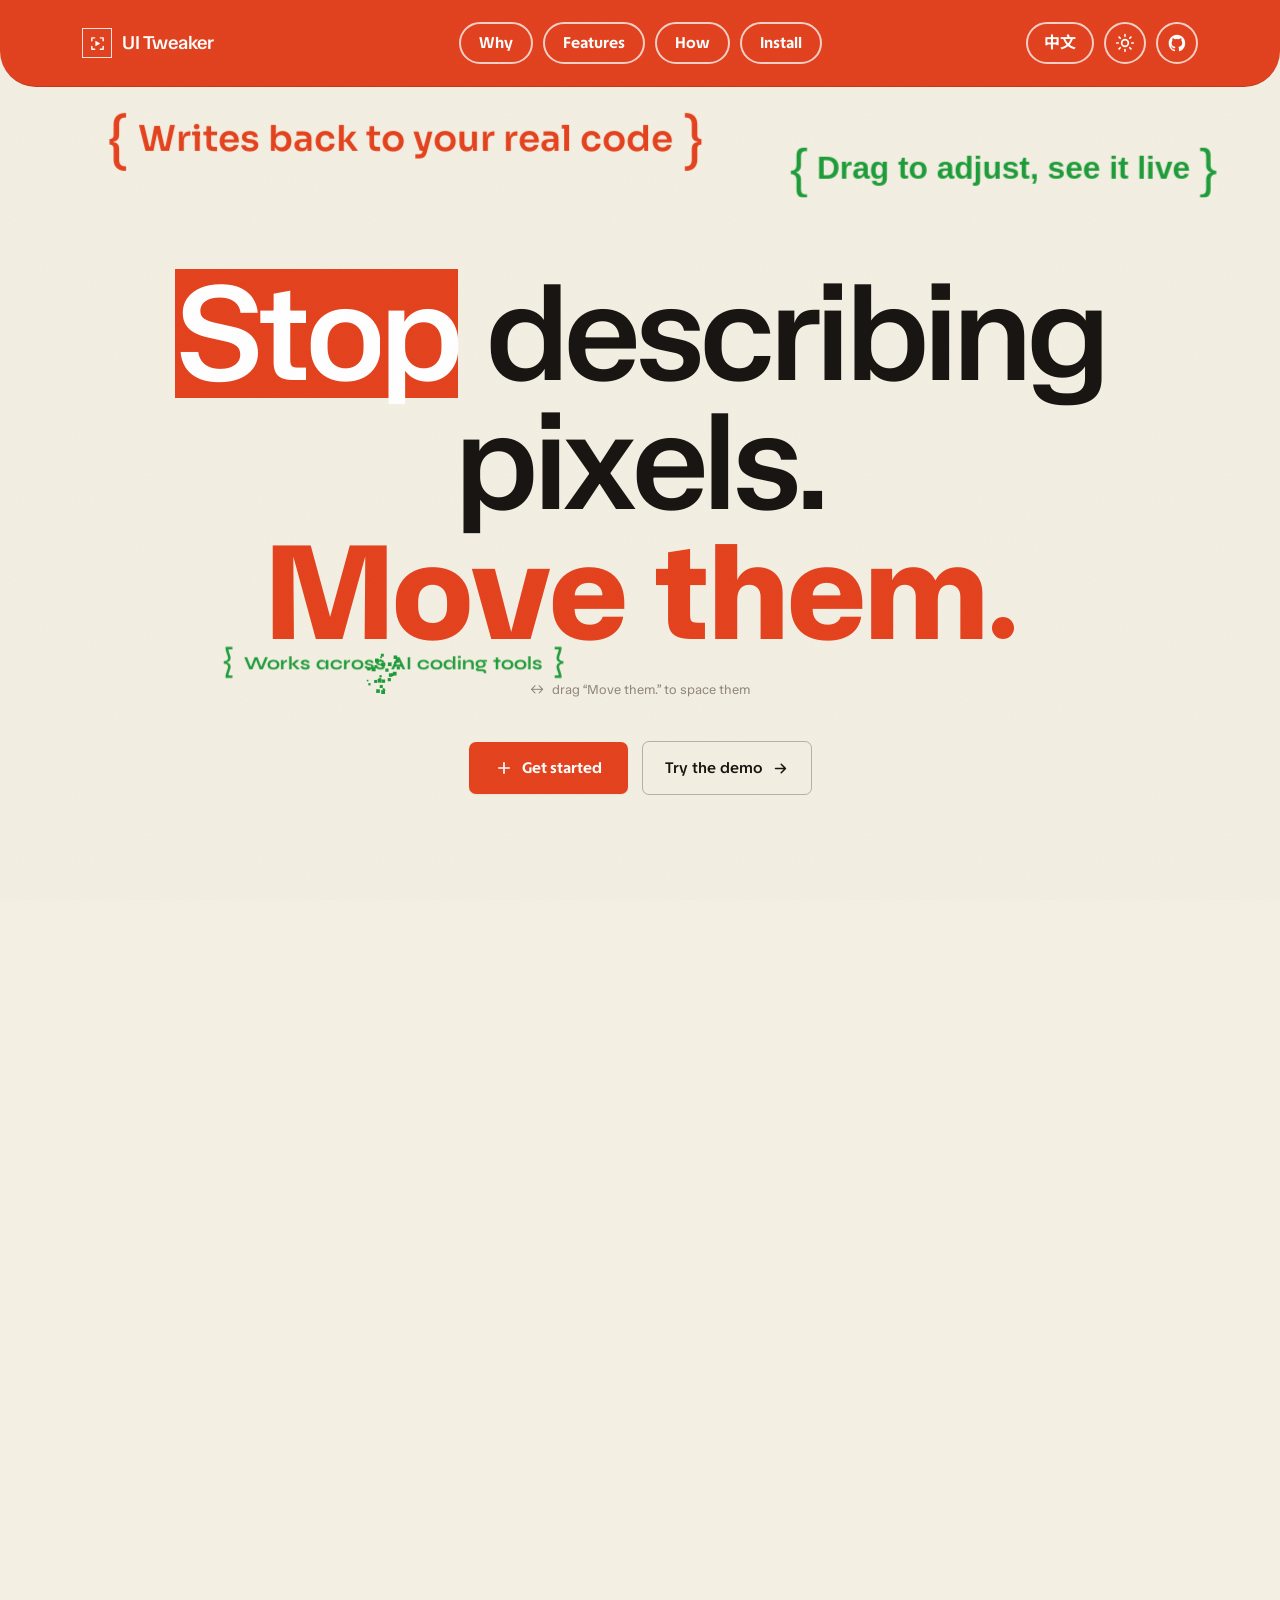
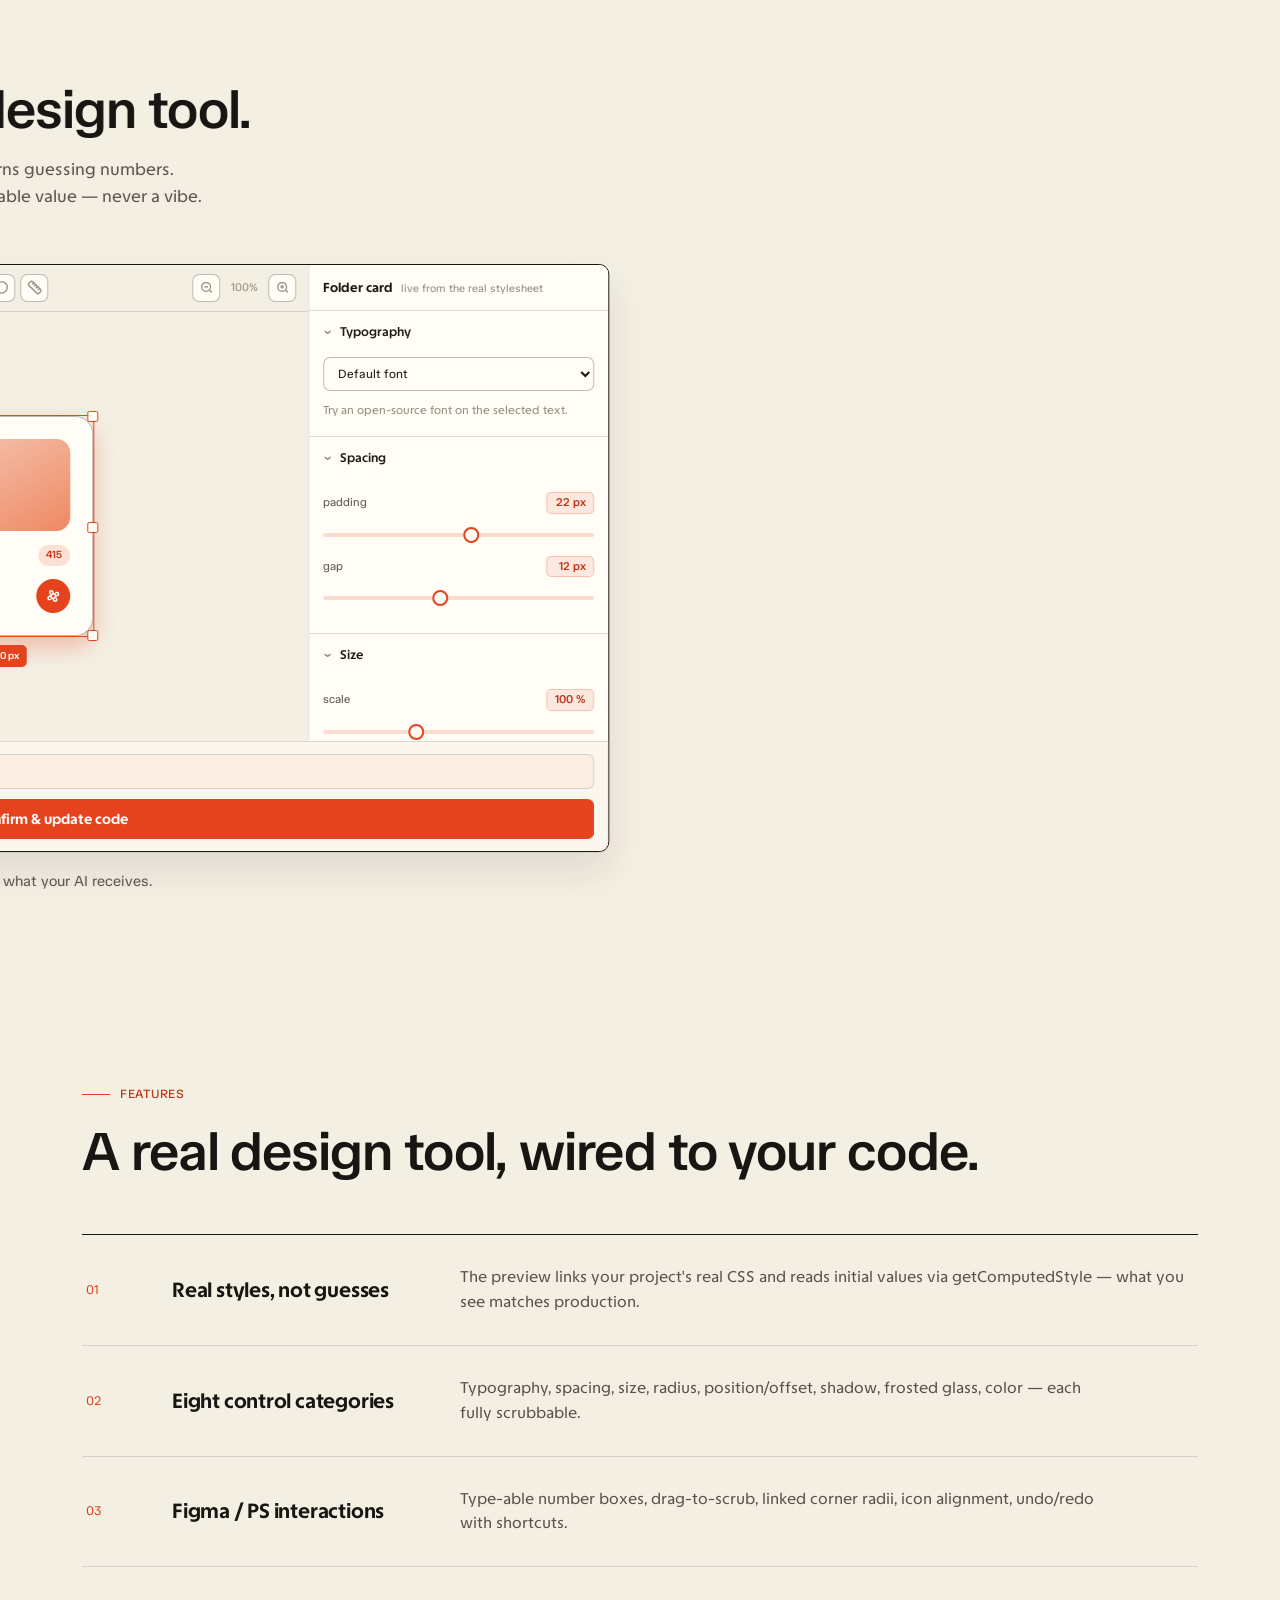
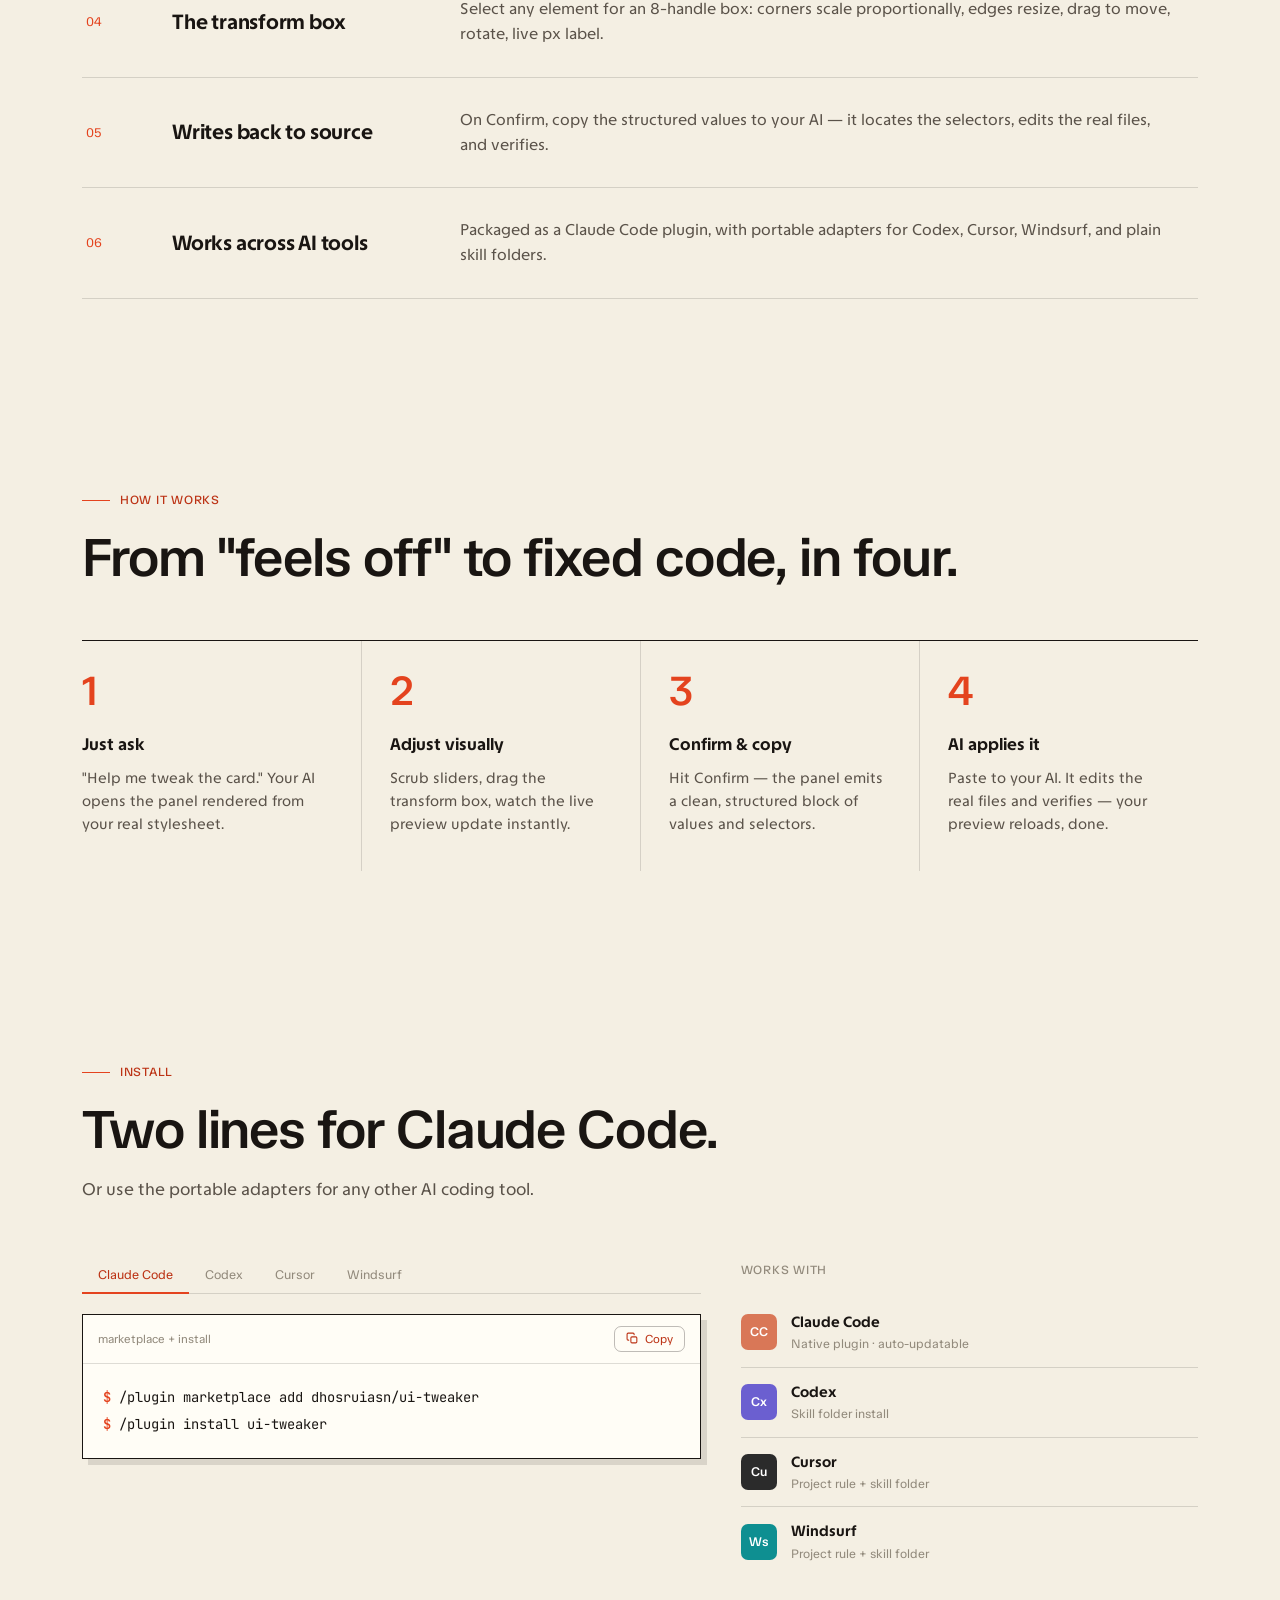
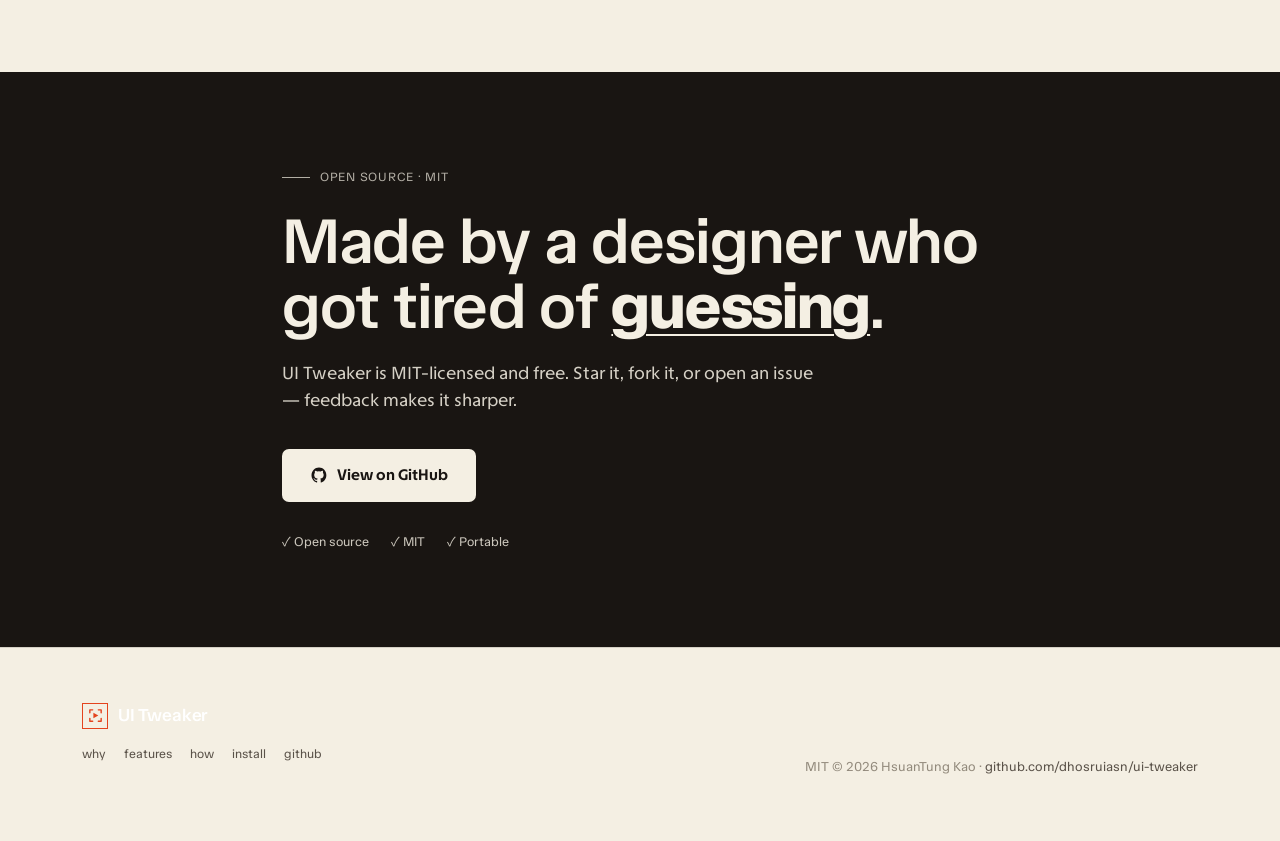
==== commit 10c4de2e: "Nav pills: compact like reference — tighter gap, ~1rem font, snug padding, no min-width .nav-links g" ====
--- a/docs/index.html
+++ b/docs/index.html
@@ -79,16 +79,16 @@
   .brand .logo{width:30px;height:30px;display:grid;place-items:center;border:1.5px solid rgba(255,255,255,.85);color:#fff;flex:none}
   .brand .logo svg{width:17px;height:17px}
   /* independent pill nav (Readymag-style) */
-  .nav-links{display:flex;gap:18px;justify-self:center}
+  .nav-links{display:flex;gap:10px;justify-self:center}
   .nav-links a,
   .icon-btn{
     position:relative;isolation:isolate;overflow:visible;
-    min-height:50px;border:2px solid rgba(255,255,255,.75);border-radius:var(--radius-pill);
+    min-height:42px;border:2px solid rgba(255,255,255,.75);border-radius:var(--radius-pill);
     background:transparent;color:#fff;font-family:var(--sans);font-weight:700;
     line-height:1;text-decoration:none;display:inline-flex;align-items:center;justify-content:center;
     transition:background .18s ease,color .18s ease,border-color .18s ease,box-shadow .18s ease,transform .18s ease;
   }
-  .nav-links a{font-size:1.08rem;padding:0 30px;min-width:108px}
+  .nav-links a{font-size:1rem;padding:0 18px;min-width:0}   /* hug the text (no min-width) like the reference */
   /* hover: the pill fills solid with a small lift + hard offset shadow (clean pill, not a blob) */
   .nav-links a:hover,
   .nav-links a:focus-visible,
@@ -103,10 +103,10 @@
   .nav-links a:nth-child(2n):focus-visible,
   .icon-btn:nth-child(2n):hover,
   .icon-btn:nth-child(2n):focus-visible{ transform:translate(-1px,-2px) rotate(1.5deg) }
-  .nav-tools{display:flex;align-items:center;gap:16px;justify-self:end}
-  .icon-btn{height:50px;min-width:84px;padding:0 22px;font-size:1.05rem;cursor:pointer}
-  .icon-btn.sq{width:50px;min-width:50px;padding:0}
-  .icon-btn svg{width:22px;height:22px;position:relative;z-index:1}
+  .nav-tools{display:flex;align-items:center;gap:10px;justify-self:end}
+  .icon-btn{height:42px;min-width:auto;padding:0 16px;font-size:1rem;cursor:pointer}
+  .icon-btn.sq{width:42px;min-width:42px;padding:0}
+  .icon-btn svg{width:20px;height:20px;position:relative;z-index:1}
   @media(max-width:980px){
     :root{--nav-h:74px}
     .nav-in{gap:12px}
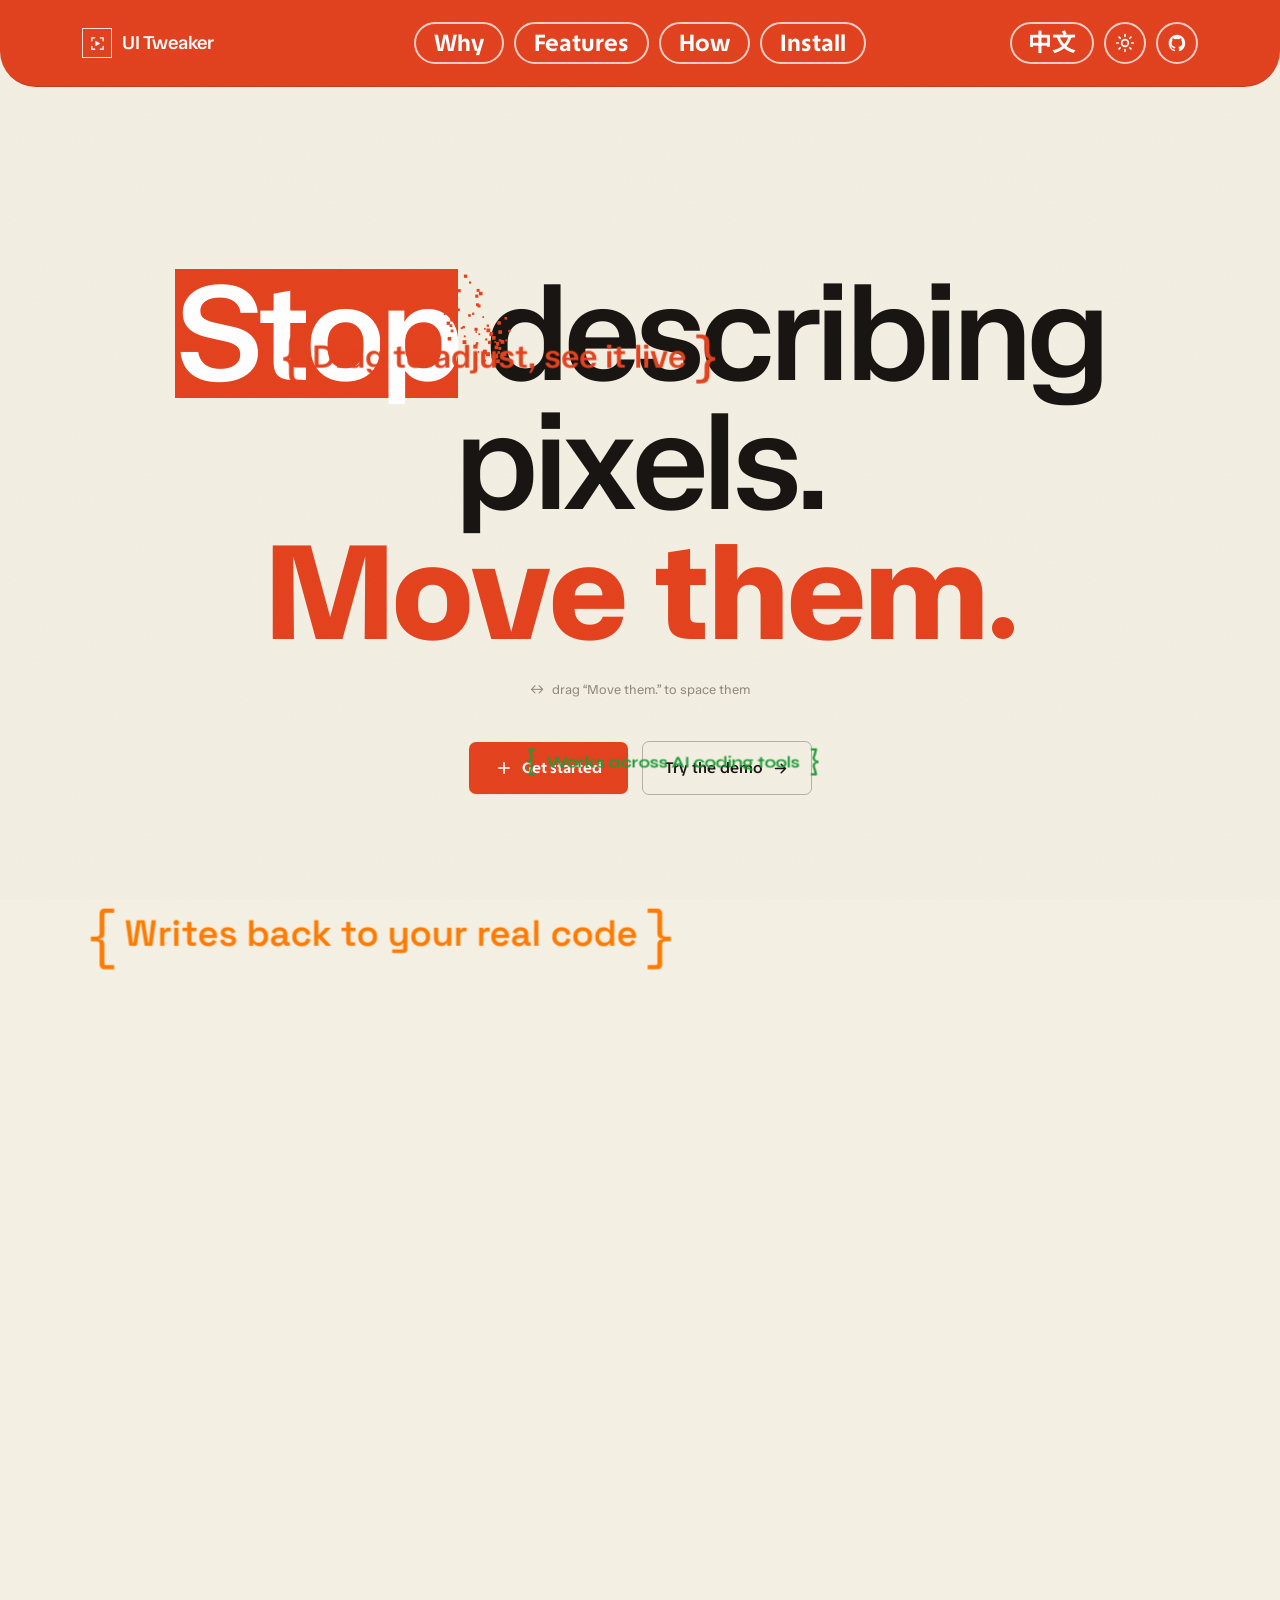
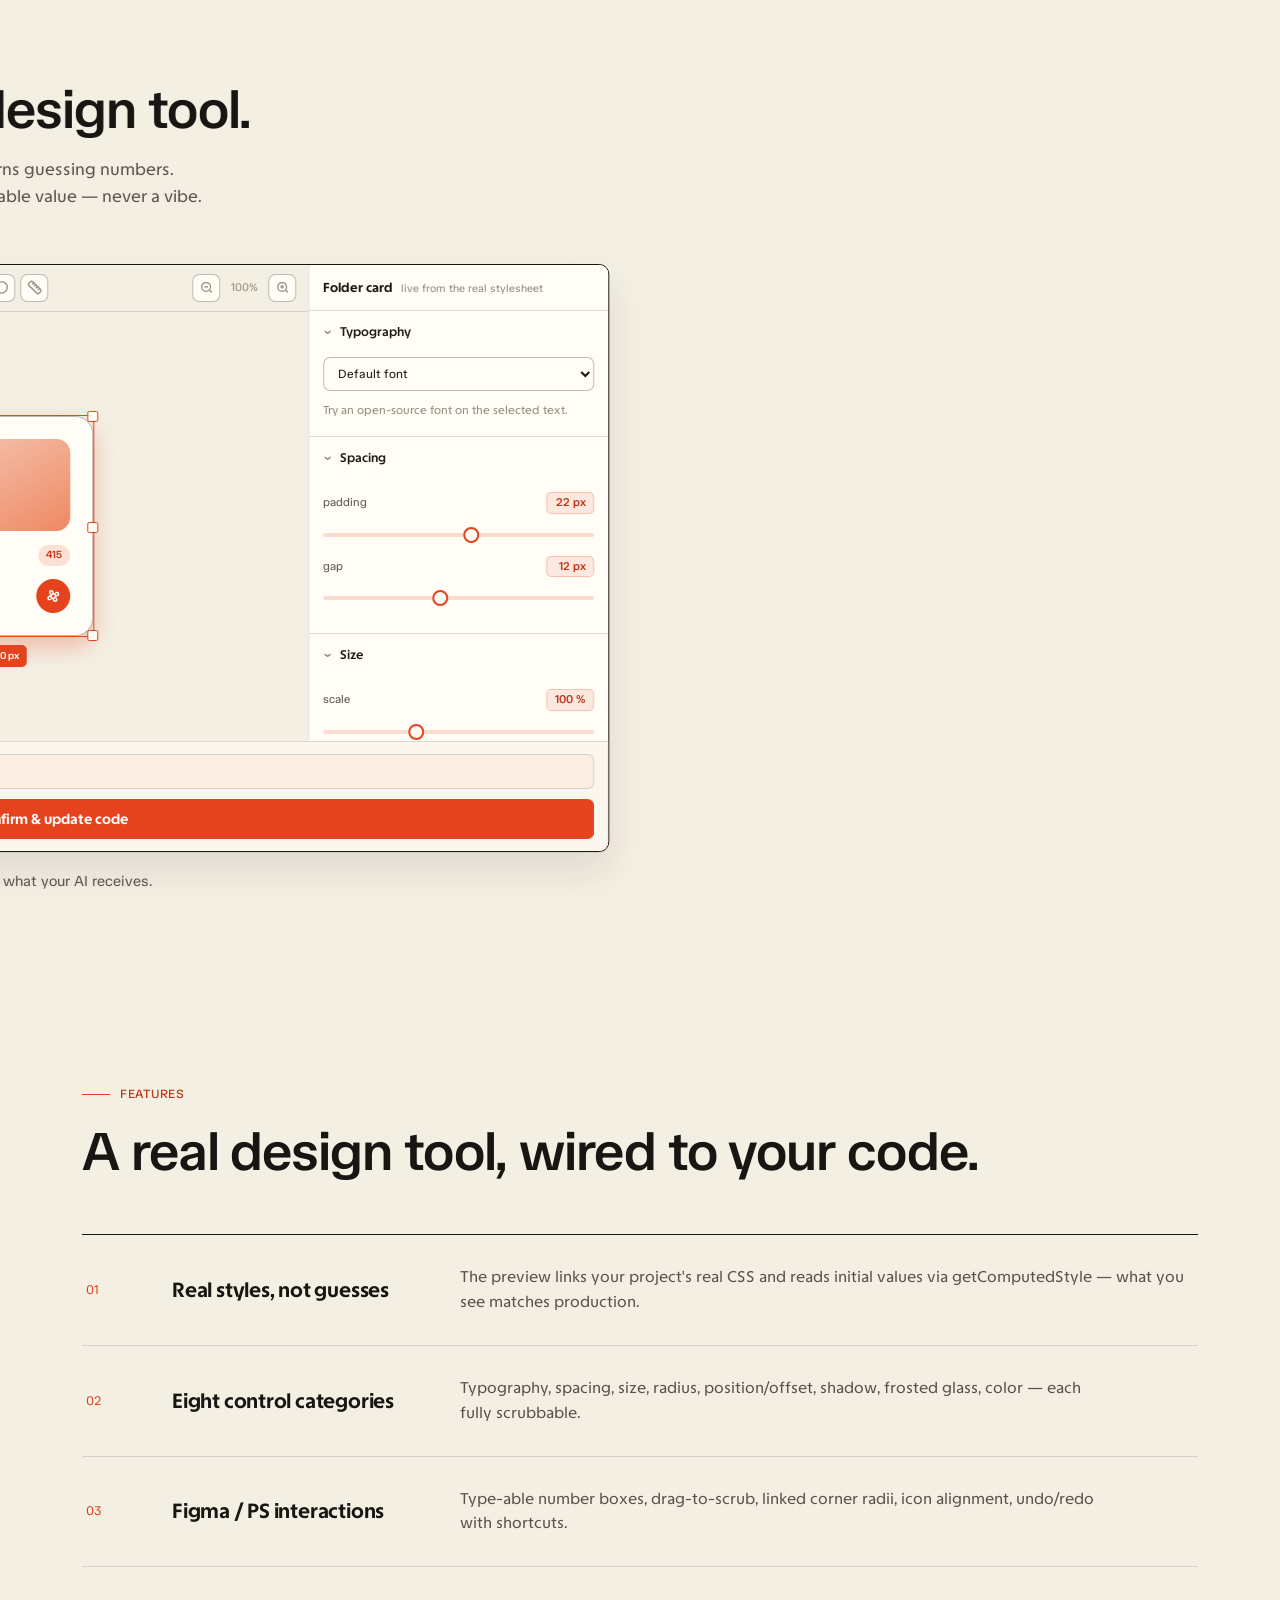
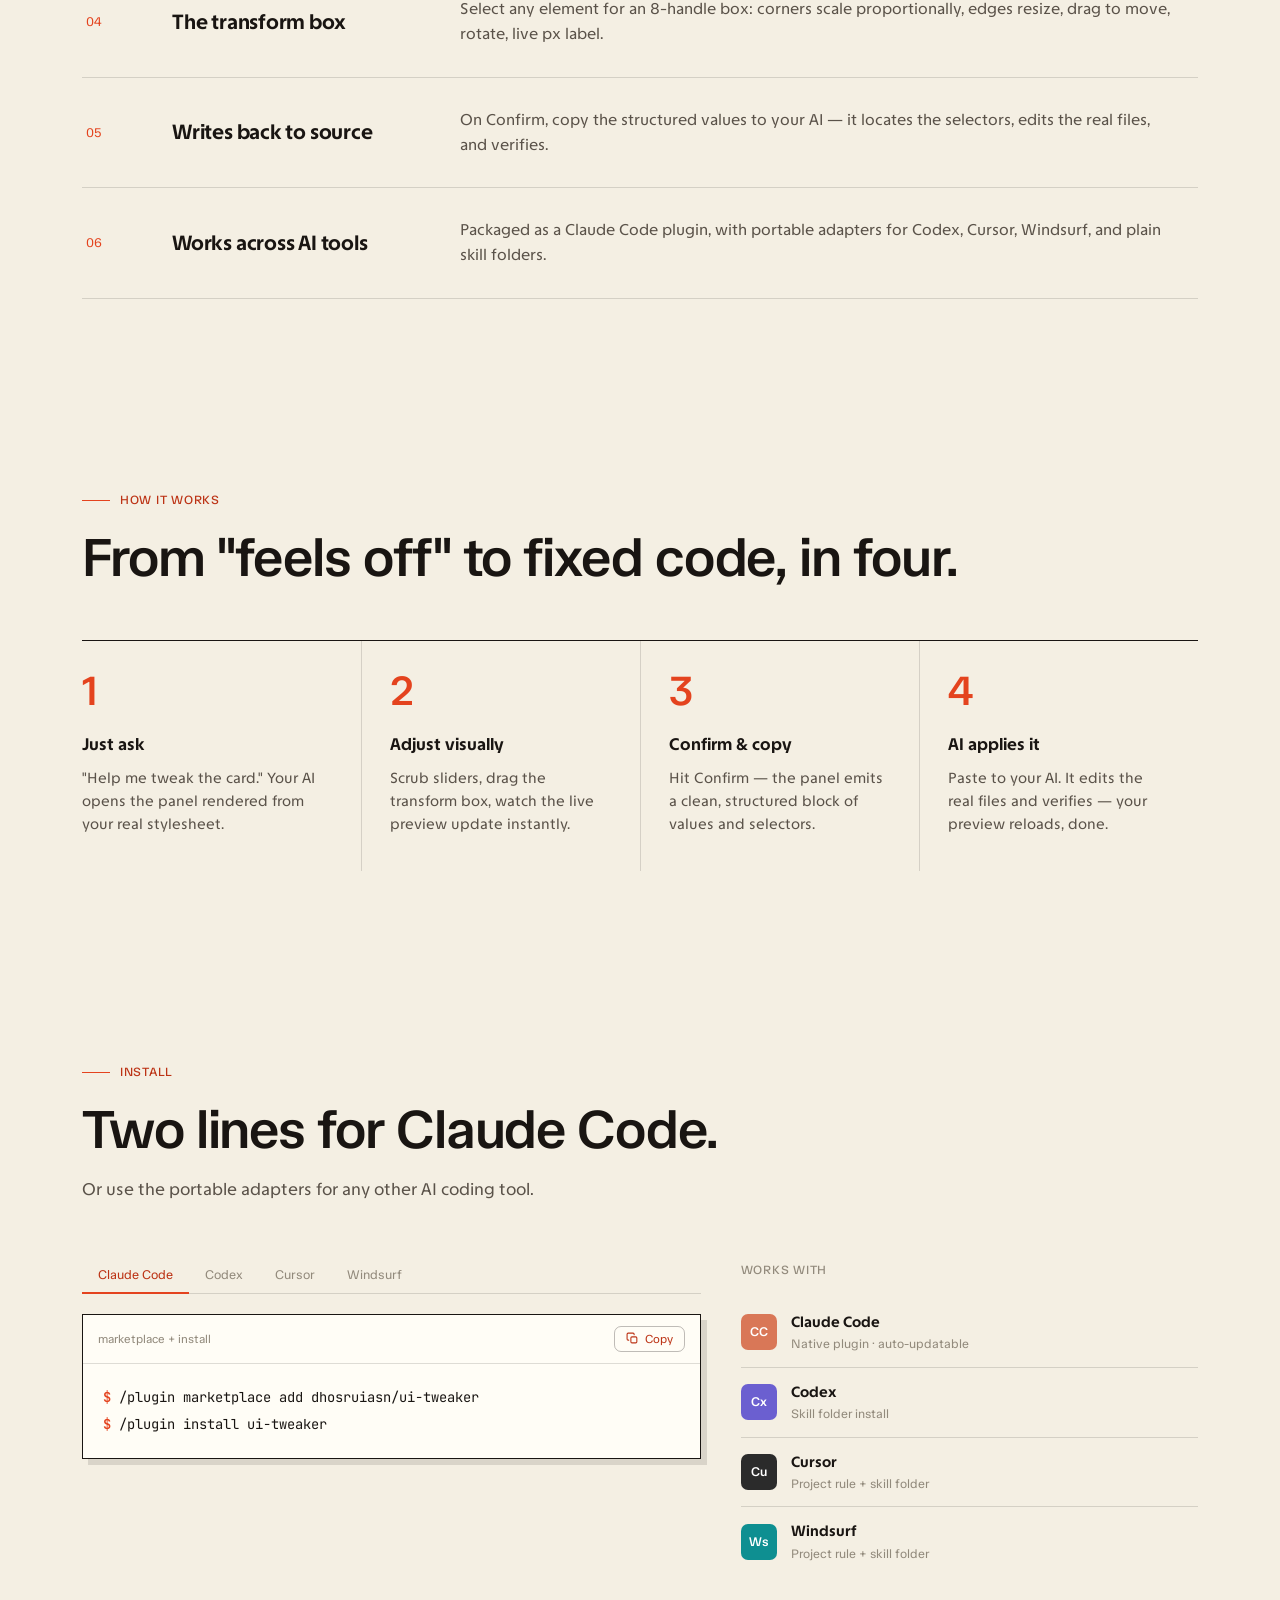
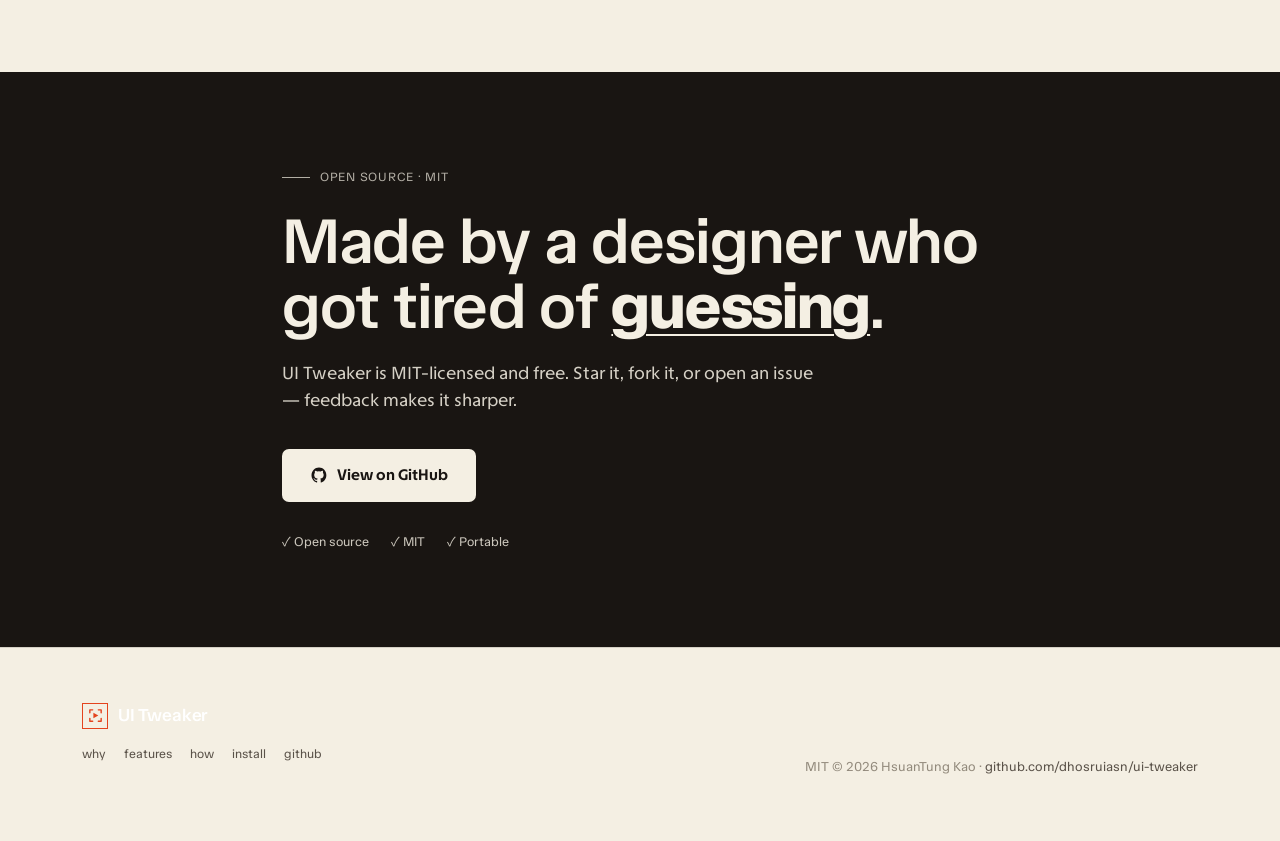
==== commit 69c14913: "Nav: enlarge pill font 1.5x (1rem → 1.5rem) nav-links a and icon-btn font 1rem→1.5rem (24px); pills " ====
--- a/docs/index.html
+++ b/docs/index.html
@@ -88,7 +88,7 @@
     line-height:1;text-decoration:none;display:inline-flex;align-items:center;justify-content:center;
     transition:background .18s ease,color .18s ease,border-color .18s ease,box-shadow .18s ease,transform .18s ease;
   }
-  .nav-links a{font-size:1rem;padding:0 18px;min-width:0}   /* hug the text (no min-width) like the reference */
+  .nav-links a{font-size:1.5rem;padding:0 18px;min-width:0}   /* hug the text (no min-width) like the reference */
   /* hover: the pill fills solid with a small lift + hard offset shadow (clean pill, not a blob) */
   .nav-links a:hover,
   .nav-links a:focus-visible,
@@ -104,7 +104,7 @@
   .icon-btn:nth-child(2n):hover,
   .icon-btn:nth-child(2n):focus-visible{ transform:translate(-1px,-2px) rotate(1.5deg) }
   .nav-tools{display:flex;align-items:center;gap:10px;justify-self:end}
-  .icon-btn{height:42px;min-width:auto;padding:0 16px;font-size:1rem;cursor:pointer}
+  .icon-btn{height:42px;min-width:auto;padding:0 16px;font-size:1.5rem;cursor:pointer}
   .icon-btn.sq{width:42px;min-width:42px;padding:0}
   .icon-btn svg{width:20px;height:20px;position:relative;z-index:1}
   @media(max-width:980px){
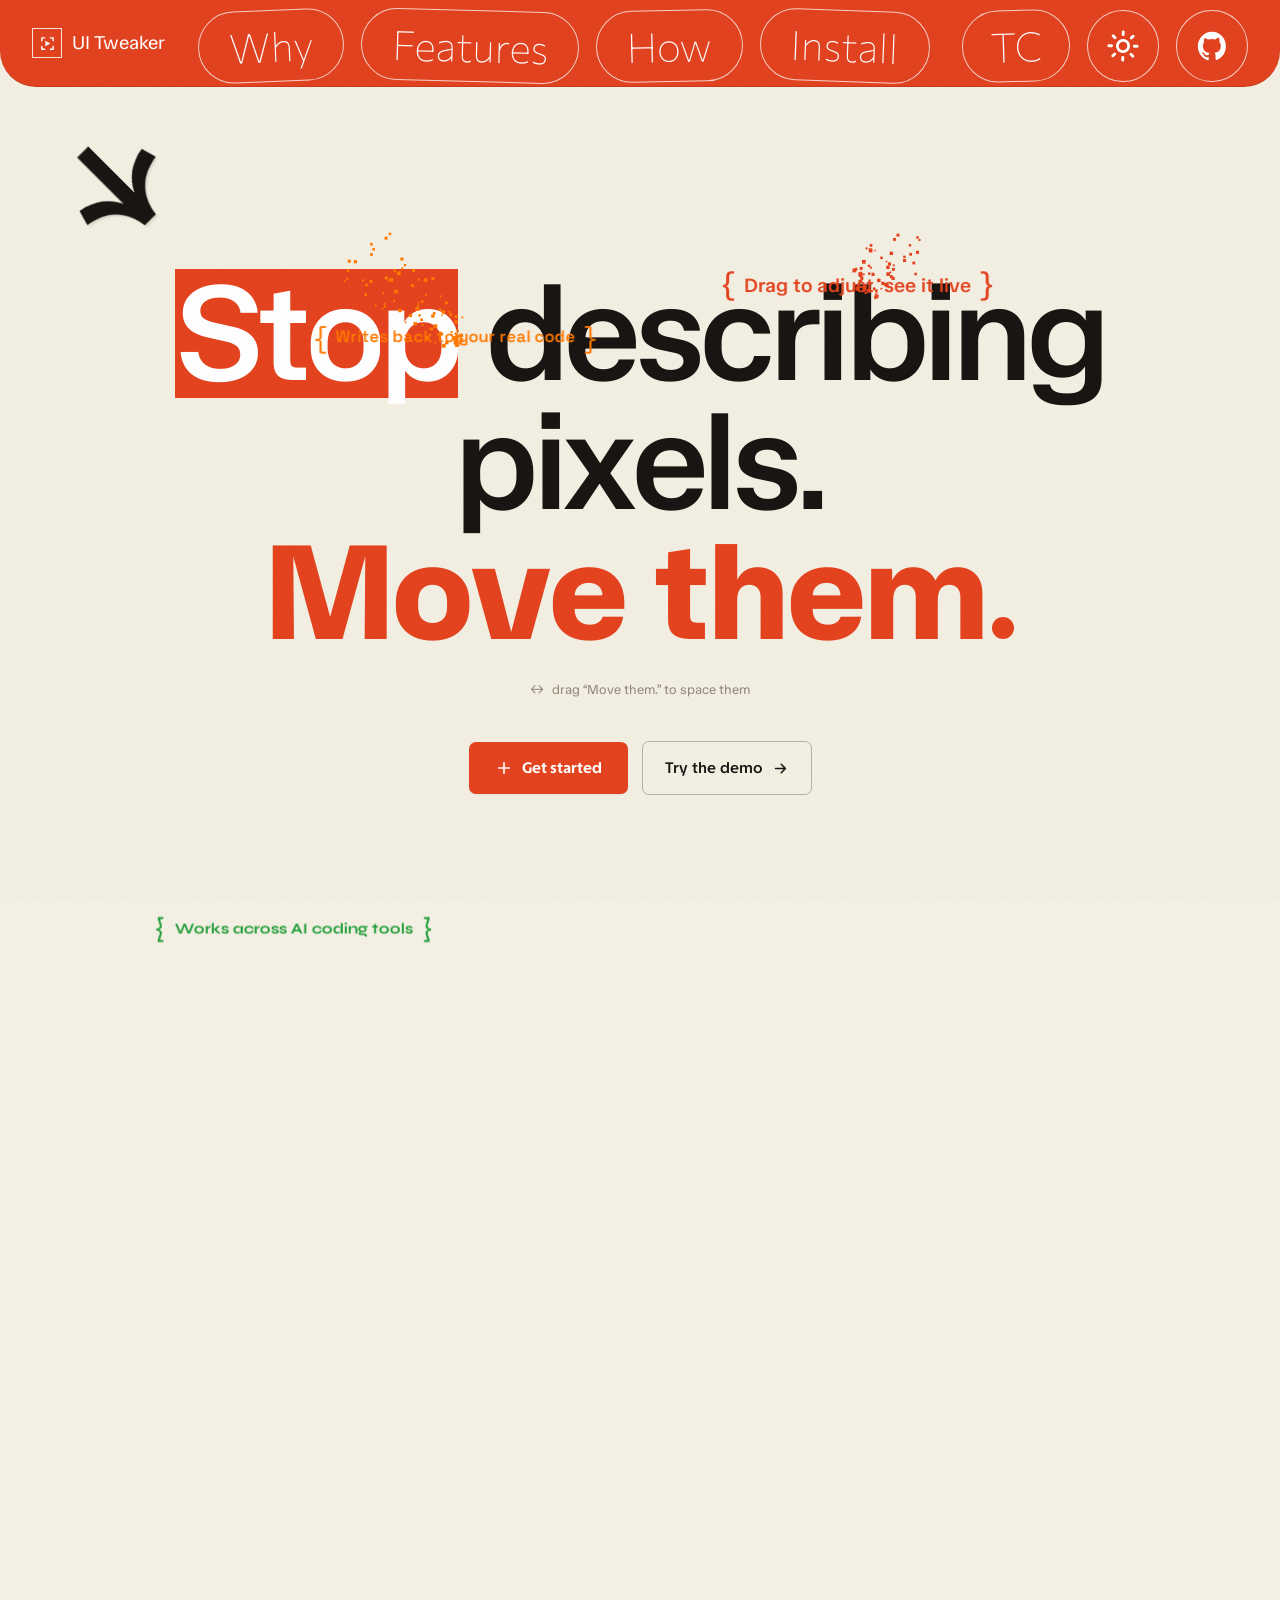
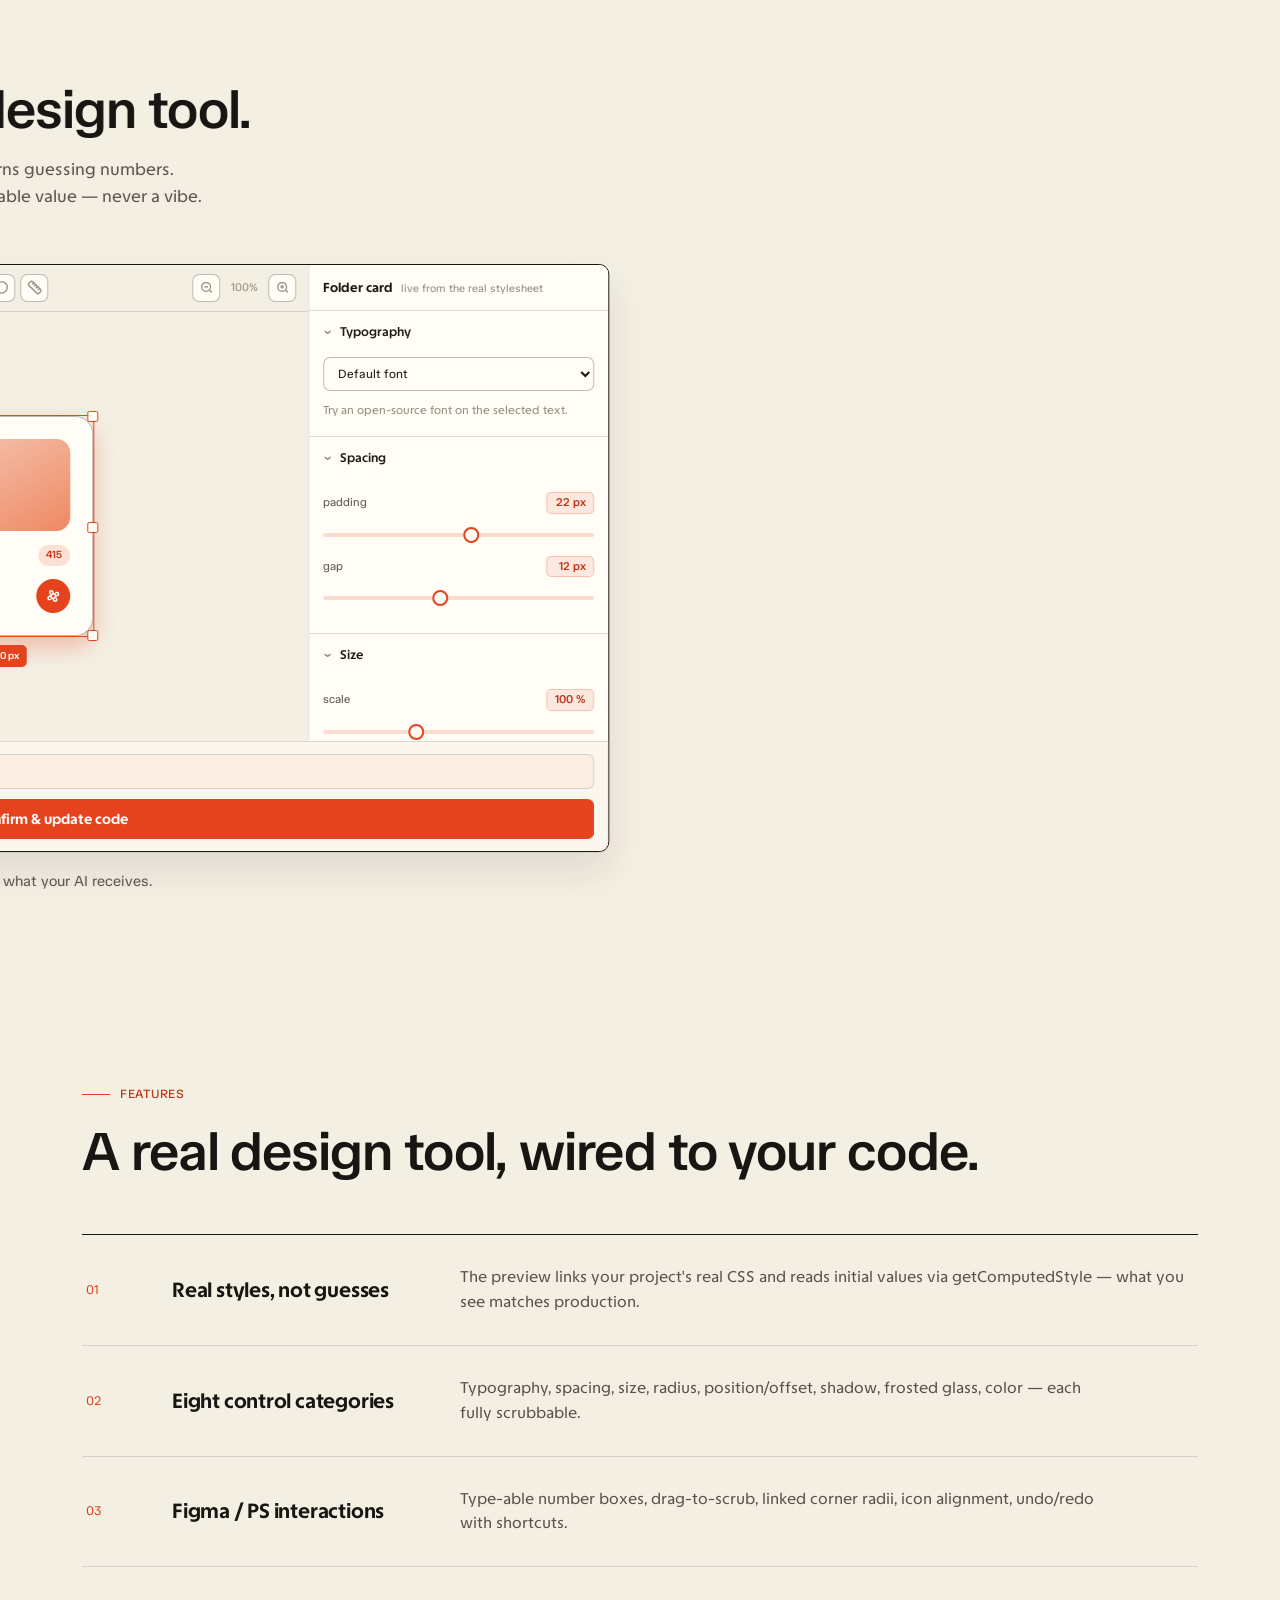
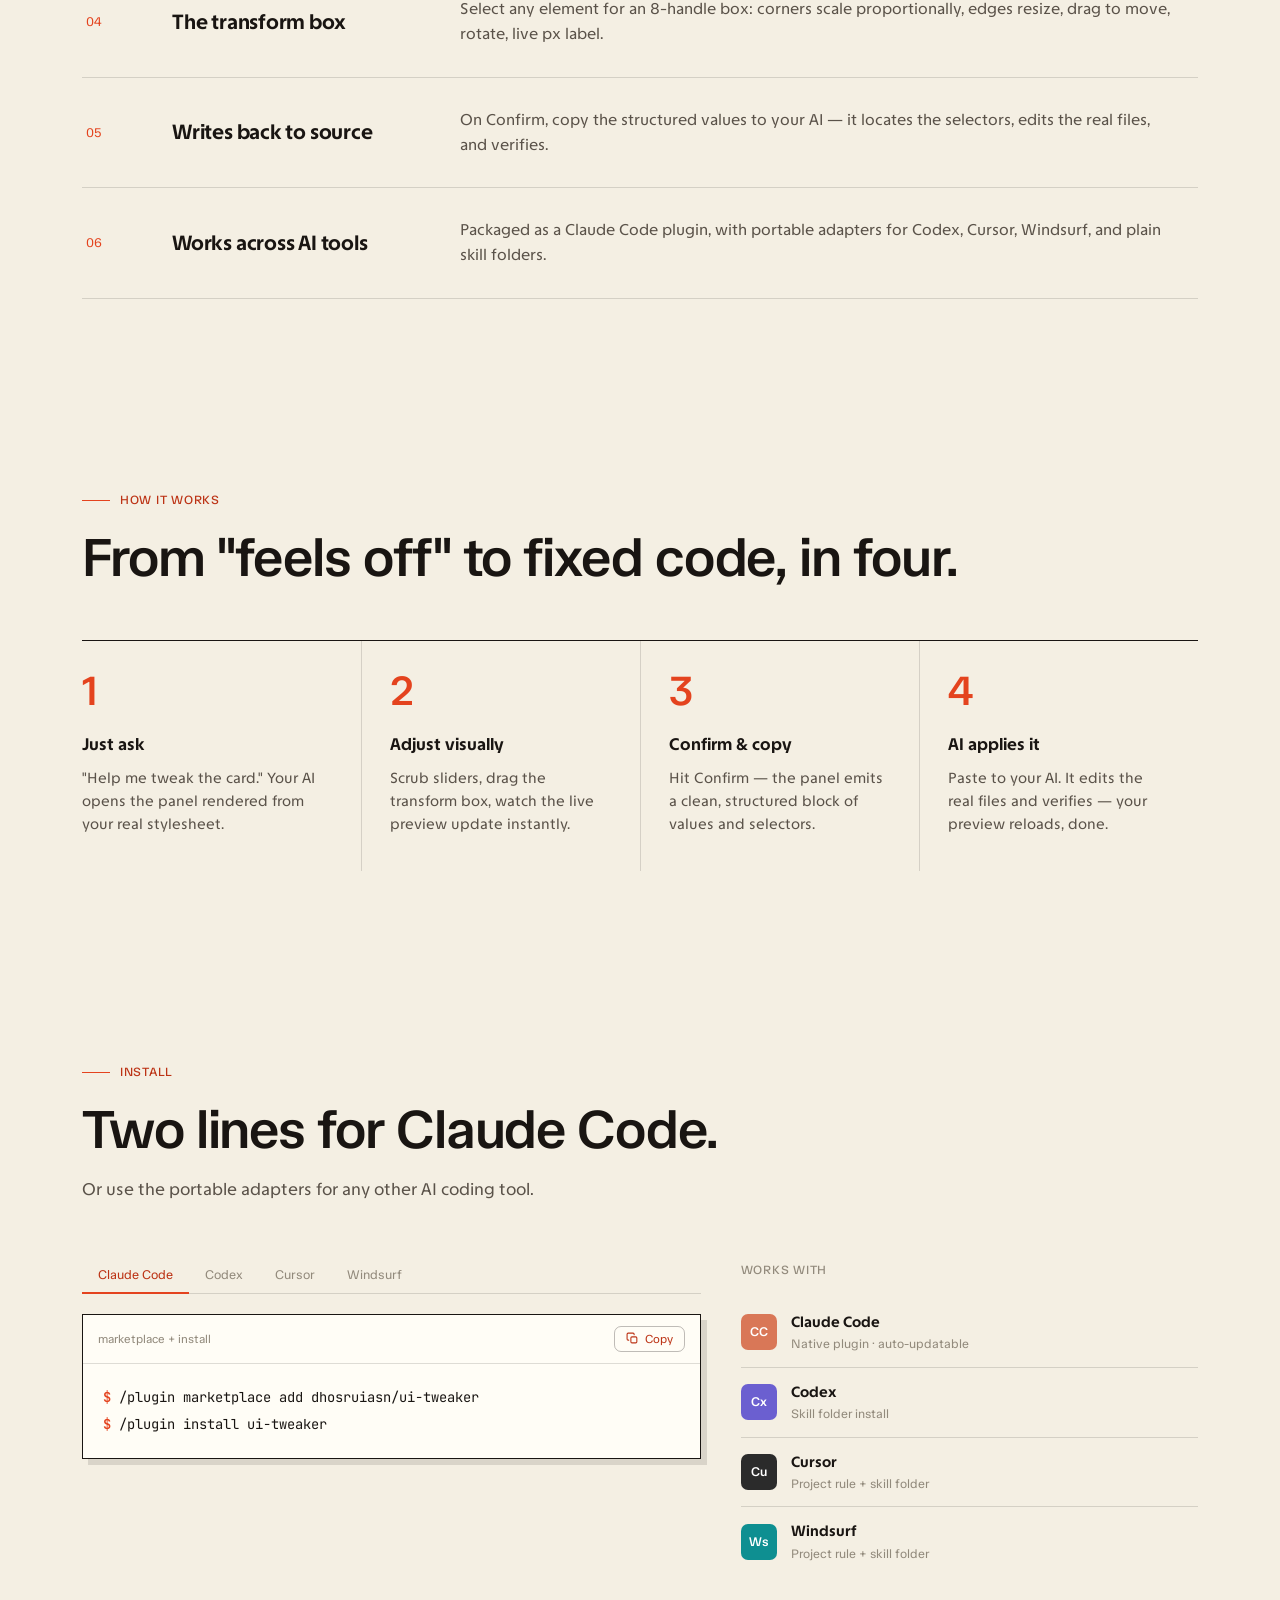
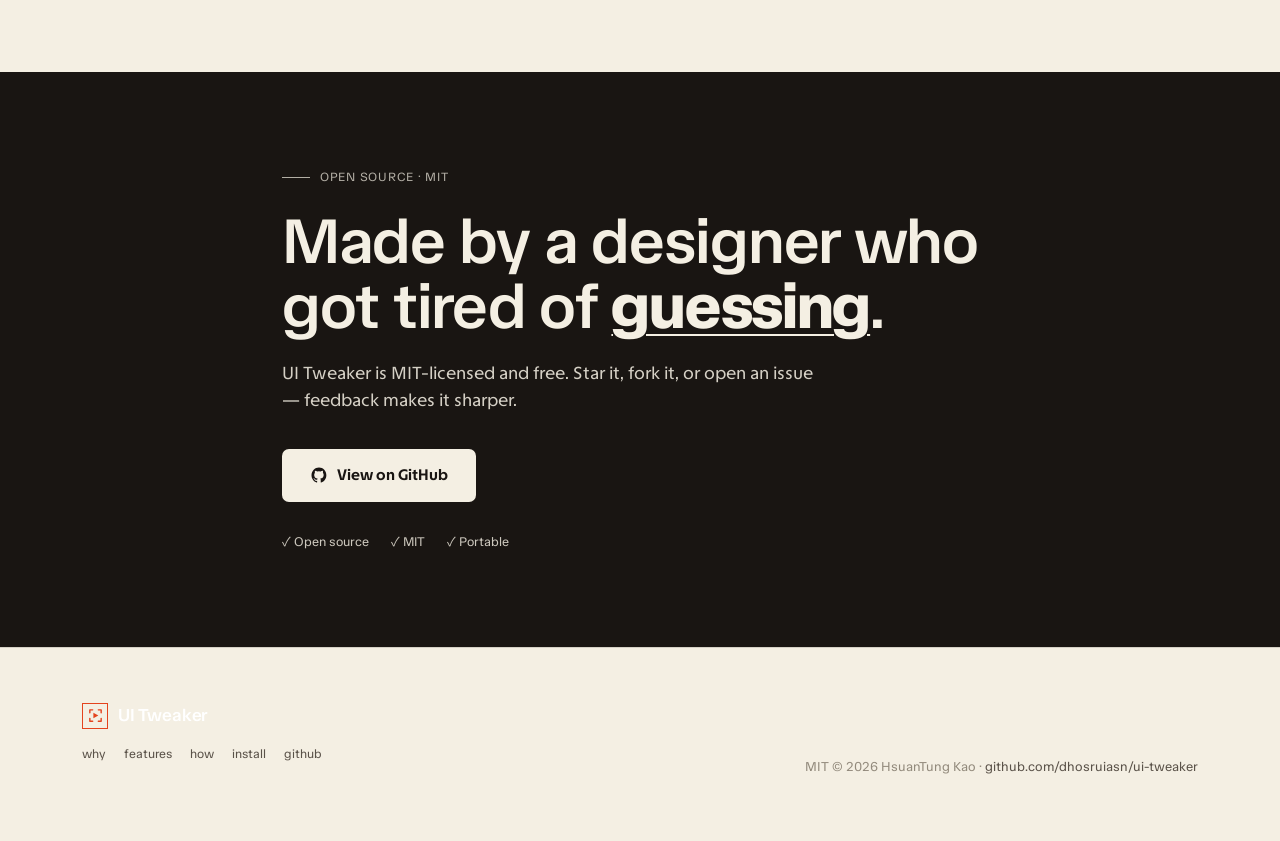
==== commit 830ff9ae: "Update landing page motion and hero visuals" ====
--- a/docs/index.html
+++ b/docs/index.html
@@ -10,7 +10,7 @@
 <meta property="og:type" content="website">
 <link rel="preconnect" href="https://fonts.googleapis.com">
 <link rel="preconnect" href="https://fonts.gstatic.com" crossorigin>
-<link href="https://fonts.googleapis.com/css2?family=Bricolage+Grotesque:opsz,wght@12..96,400;12..96,700&family=Chiron+Hei+HK:ital,wght@0,200..900;1,200..900&family=Chocolate+Classical+Sans&family=Instrument+Serif:ital@0;1&family=JetBrains+Mono:wght@400;500;600&family=TASA+Explorer:wght@400..800&family=TASA+Orbiter:wght@400..800&display=swap" rel="stylesheet">
+<link href="https://fonts.googleapis.com/css2?family=Bricolage+Grotesque:opsz,wght@12..96,400;12..96,700&family=Chiron+Hei+HK:ital,wght@0,200..900;1,200..900&family=Chocolate+Classical+Sans&family=Commissioner:wght@100..900&family=Instrument+Serif:ital@0;1&family=JetBrains+Mono:wght@400;500;600&family=TASA+Explorer:wght@400..800&family=TASA+Orbiter:wght@400..800&display=swap" rel="stylesheet">
 <!-- legible display faces the floating bracket notes cycle through on each edge-bounce / title hit -->
 <link href="https://fonts.googleapis.com/css2?family=DM+Serif+Display&family=Fraunces:opsz,wght@9..144,400;9..144,600&family=Space+Grotesk:wght@400..700&family=Syne:wght@500..800&display=swap" rel="stylesheet">
 <link href="https://fonts.googleapis.com/css2?family=Archivo:wght@400..700&family=Sora:wght@400..700&family=Outfit:wght@400..700&family=Unbounded:wght@400..700&family=Big+Shoulders+Display:wght@400..700&family=Familjen+Grotesk:wght@400..700&family=Newsreader:opsz,wght@6..72,400..600&family=Spectral:wght@400;600&family=Epilogue:wght@400..700&family=Hanken+Grotesk:wght@400..700&display=swap" rel="stylesheet">
@@ -73,40 +73,83 @@
   .note::after{content:"]";opacity:.6}
 
   /* ===== nav ===== */
-  nav{position:sticky;top:0;z-index:60;background:#e2421f;border-bottom:1px solid rgba(0,0,0,.12);border-radius:0 0 36px 36px}
-  .nav-in{display:grid;grid-template-columns:1fr auto 1fr;align-items:center;gap:18px;height:var(--nav-h)}
-  .brand{display:flex;align-items:center;gap:10px;justify-self:start;font-family:var(--display);font-weight:600;font-size:1.18rem;letter-spacing:-.01em;color:#fff}
+  nav{position:sticky;top:0;z-index:60;background:#e2421f;border-bottom:1px solid rgba(0,0,0,.12);border-radius:0 0 36px 36px;transform-origin:50% 0;backface-visibility:hidden;animation:nav-envelope-fold .92s cubic-bezier(.16,.96,.25,1) both}
+  @keyframes nav-envelope-fold{
+    0%{transform:perspective(900px) rotateX(-88deg) translateY(-22px);box-shadow:0 0 0 rgba(25,21,18,0)}
+    58%{transform:perspective(900px) rotateX(10deg) translateY(0);box-shadow:0 18px 28px rgba(80,20,6,.12)}
+    78%{transform:perspective(900px) rotateX(-4deg);box-shadow:0 8px 16px rgba(80,20,6,.08)}
+    100%{transform:perspective(900px) rotateX(0);box-shadow:none}
+  }
+  nav .wrap{max-width:1360px}
+  .nav-in{display:grid;grid-template-columns:auto 1fr auto;align-items:center;gap:18px;height:var(--nav-h)}
+  .brand{display:flex;align-items:center;gap:10px;justify-self:start;font-family:var(--display);font-weight:300;font-size:1.18rem;letter-spacing:-.01em;color:#fff}
   .brand .logo{width:30px;height:30px;display:grid;place-items:center;border:1.5px solid rgba(255,255,255,.85);color:#fff;flex:none}
   .brand .logo svg{width:17px;height:17px}
   /* independent pill nav (Readymag-style) */
-  .nav-links{display:flex;gap:10px;justify-self:center}
+  .nav-links{display:flex;gap:17px;justify-self:center;align-self:end;margin-bottom:4px}
   .nav-links a,
   .icon-btn{
+    --nav-rest-rot:0deg;
+    --nav-hover-x:0px;
+    --nav-hover-y:0px;
+    --nav-hover-rot:0deg;
+    --nav-wave-x:0px;
+    --nav-wave-y:0px;
+    --nav-drop-y:-100px;
+    --nav-drop-y-82:-82px;
+    --nav-drop-y-48:-48px;
+    --nav-impact-y:0px;
+    --nav-rebound-y-neg:0px;
+    --nav-impact-rot:4deg;
+    --nav-rebound-rot:-1.8deg;
+    --nav-drop-rot:0deg;
+    --nav-drop-rot-82:0deg;
+    --nav-drop-rot-48:0deg;
+    --nav-duration:1.12s;
     position:relative;isolation:isolate;overflow:visible;
-    min-height:42px;border:2px solid rgba(255,255,255,.75);border-radius:var(--radius-pill);
-    background:transparent;color:#fff;font-family:var(--sans);font-weight:700;
+    min-height:72px;border:1.7px solid rgba(255,255,255,.75);border-radius:var(--radius-pill);
+    background:transparent;color:#fff;font-family:'Commissioner',var(--sans);font-weight:100;font-variation-settings:"wght" 100;
     line-height:1;text-decoration:none;display:inline-flex;align-items:center;justify-content:center;
-    transition:background .18s ease,color .18s ease,border-color .18s ease,box-shadow .18s ease,transform .18s ease;
+    opacity:0;
+    transform:
+      translate(var(--nav-wave-x),var(--nav-wave-y))
+      translate(var(--nav-hover-x),var(--nav-hover-y))
+      rotate(calc(var(--nav-rest-rot) + var(--nav-hover-rot)));
+    transform-origin:50% 50%;
+    transition:background .18s ease,color .18s ease,border-color .18s ease,box-shadow .18s ease,font-weight .18s ease,transform .24s cubic-bezier(.2,.9,.2,1);
   }
-  .nav-links a{font-size:1.5rem;padding:0 18px;min-width:0}   /* hug the text (no min-width) like the reference */
+  .nav-ready .nav-links a,
+  .nav-ready .icon-btn{opacity:1;animation:nav-drop-in var(--nav-duration) linear backwards;animation-delay:var(--nav-delay,0s)}
+  @keyframes nav-drop-in{
+    0%{opacity:0;transform:translate(0,var(--nav-drop-y)) rotate(calc(var(--nav-rest-rot) + var(--nav-drop-rot)))}
+    18%{opacity:1;transform:translate(0,var(--nav-drop-y-82)) rotate(calc(var(--nav-rest-rot) + var(--nav-drop-rot-82)))}
+    38%{opacity:1;transform:translate(0,var(--nav-drop-y-48)) rotate(calc(var(--nav-rest-rot) + var(--nav-drop-rot-48)))}
+    56%{opacity:1;transform:translate(0,var(--nav-impact-y)) rotate(calc(var(--nav-rest-rot) + var(--nav-impact-rot)))}
+    78%{opacity:1;transform:translate(0,var(--nav-rebound-y-neg)) rotate(calc(var(--nav-rest-rot) + var(--nav-rebound-rot)))}
+    100%{opacity:1;transform:translate(0,0) rotate(var(--nav-rest-rot))}
+  }
+  .nav-links a{font-size:2.54rem;padding:0 30px;min-width:0}   /* hug the text (no min-width) like the reference */
   /* hover: the pill fills solid with a small lift + hard offset shadow (clean pill, not a blob) */
   .nav-links a:hover,
   .nav-links a:focus-visible,
   .icon-btn:hover,
   .icon-btn:focus-visible{
     background:#f7fd6a;border-color:#f7fd6a;color:#1a1a1a;
-    transform:translate(-1px,-2px) rotate(-1.5deg);
+    font-weight:350;font-variation-settings:"wght" 350;
+    --nav-hover-x:-1px;
+    --nav-hover-y:-2px;
+    --nav-hover-rot:-1.5deg;
     box-shadow:3px 4px 0 #a82f12;
     outline:none;
   }
   .nav-links a:nth-child(2n):hover,
   .nav-links a:nth-child(2n):focus-visible,
   .icon-btn:nth-child(2n):hover,
-  .icon-btn:nth-child(2n):focus-visible{ transform:translate(-1px,-2px) rotate(1.5deg) }
-  .nav-tools{display:flex;align-items:center;gap:10px;justify-self:end}
-  .icon-btn{height:42px;min-width:auto;padding:0 16px;font-size:1.5rem;cursor:pointer}
-  .icon-btn.sq{width:42px;min-width:42px;padding:0}
-  .icon-btn svg{width:20px;height:20px;position:relative;z-index:1}
+  .icon-btn:nth-child(2n):focus-visible{ --nav-hover-rot:1.5deg }
+  .nav-tools{display:flex;align-items:center;gap:17px;justify-self:end;align-self:end;margin-bottom:4px}
+  .icon-btn{height:72px;min-width:auto;padding:0 27px;font-size:2.54rem;cursor:pointer}
+  .icon-btn.sq{width:72px;min-width:72px;padding:0}
+  .icon-btn svg{width:34px;height:34px;position:relative;z-index:1}
   @media(max-width:980px){
     :root{--nav-h:74px}
     .nav-in{gap:12px}
@@ -118,6 +161,13 @@
     .icon-btn svg{width:19px;height:19px}
   }
   @media(max-width:760px){.nav-links{display:none}.nav-in{grid-template-columns:1fr auto}}
+  @media(prefers-reduced-motion:reduce){
+    nav{animation:none}
+    .nav-links a,
+    .icon-btn{opacity:1}
+    .nav-ready .nav-links a,
+    .nav-ready .icon-btn{animation:none}
+  }
 
   /* ===== buttons ===== */
   .btn-primary{font-family:var(--sans);font-weight:700;font-size:.98rem;color:#fff;cursor:pointer;padding:14px 26px;border:none;border-radius:var(--radius-md);background:var(--blue);text-decoration:none;display:inline-flex;align-items:center;gap:9px;transition:transform .18s,background .18s;box-shadow:var(--shadow-soft)}
@@ -140,12 +190,52 @@
   .wipe-quote svg{display:block;width:100%;height:auto;overflow:visible}
   .wipe-text{position:relative;z-index:1;font-family:var(--display);font-weight:400;font-size:clamp(1.6rem,3.6vw,2.9rem);line-height:1.32;max-width:1000px;text-align:center;opacity:0;will-change:transform,opacity}
   .wipe-text em{font-style:normal;font-weight:700;color:#f8ff6b;font-size:calc(1em + 15pt);text-decoration:underline;text-decoration-thickness:2px;text-underline-offset:6px}
+  .wipe-tools{position:absolute;inset:0;z-index:0;pointer-events:none;overflow:hidden;will-change:transform}
+  .wipe-tool{--tool-x:50%;--tool-y:50%;--tool-r:0deg;--tool-start-r:0deg;--tool-rebound:-42px;position:absolute;left:var(--tool-x);top:var(--tool-y);display:flex;align-items:center;justify-content:center;color:#fff;background:rgba(255,255,255,.10);border:1.4px solid rgba(255,255,255,.72);box-shadow:0 10px 26px rgba(80,20,6,.16);backdrop-filter:blur(2px);opacity:0;transform:translate3d(-50%,-50%,0) translateY(-30vh) rotate(var(--tool-start-r));will-change:transform,opacity;pointer-events:auto;cursor:grab;touch-action:none}
+  .wipe-tool.dragging{cursor:grabbing;z-index:4}
+  .wipe-tool.tool-settled{opacity:1;transform:translate3d(-50%,-50%,0) rotate(var(--tool-r))}
+  .wipe-panel.tools-in .wipe-tool{animation:wipe-tool-drop var(--tool-d,1.08s) linear var(--tool-delay,0s) both}
+  @keyframes wipe-tool-drop{
+    0%{opacity:0;transform:translate3d(-50%,-50%,0) translateY(-34vh) rotate(var(--tool-start-r))}
+    20%{opacity:1;transform:translate3d(-50%,-50%,0) translateY(-27vh) rotate(var(--tool-start-r))}
+    42%{opacity:1;transform:translate3d(-50%,-50%,0) translateY(-13vh) rotate(calc(var(--tool-r) + 10deg))}
+    61%{opacity:1;transform:translate3d(-50%,-50%,0) translateY(9px) rotate(calc(var(--tool-r) + 5deg))}
+    80%{opacity:1;transform:translate3d(-50%,-50%,0) translateY(var(--tool-rebound)) rotate(calc(var(--tool-r) - 2deg))}
+    100%{opacity:1;transform:translate3d(-50%,-50%,0) rotate(var(--tool-r))}
+  }
+  .tool-slider{--tool-x:67%;--tool-y:18%;--tool-r:-8deg;--tool-start-r:14deg;--tool-delay:.02s;--tool-d:1.14s;width:250px;height:48px;border-radius:999px;gap:16px;padding:0 20px;justify-content:flex-start}
+  .tool-slider .track{position:relative;width:150px;height:7px;border-radius:999px;background:rgba(255,255,255,.28);overflow:visible}
+  .tool-slider .track::before{content:"";position:absolute;inset:0 32% 0 0;background:#f8ff6b;border-radius:inherit}
+  .tool-slider .knob{position:absolute;left:128px;top:50%;width:34px;height:34px;border-radius:50%;background:#f8ff6b;box-shadow:0 0 0 7px rgba(248,255,107,.16),0 5px 18px rgba(80,20,6,.2);transform:translate(-50%,-50%)}
+  .tool-slider .value{margin-left:auto;font-family:'Commissioner',var(--sans);font-size:1rem;font-weight:350}
+  .tool-swatch{--tool-x:84%;--tool-y:31%;--tool-r:6deg;--tool-start-r:-9deg;--tool-delay:.12s;--tool-d:1.2s;width:220px;height:52px;border-radius:11px;gap:12px;padding:0 16px;background:rgba(255,255,255,.15)}
+  .tool-swatch .chip{width:26px;height:26px;border-radius:6px;background:#f8ff6b;border:1px solid rgba(25,21,18,.18)}
+  .tool-swatch .hex{font-family:'Commissioner',var(--sans);font-size:1.06rem;font-weight:350;letter-spacing:.02em}
+  .tool-swatch .pct{margin-left:auto;color:#ffc4b8;font-family:'Commissioner',var(--sans);font-weight:350}
+  .tool-toggle{--tool-x:10%;--tool-y:81%;--tool-r:-6deg;--tool-start-r:10deg;--tool-delay:.19s;--tool-d:1.05s;width:112px;height:54px;border-radius:999px;justify-content:flex-start;padding:7px;background:rgba(255,255,255,.16)}
+  .tool-toggle::before{content:"";width:40px;height:40px;border-radius:50%;background:#f8ff6b;box-shadow:0 4px 14px rgba(80,20,6,.18);transform:translateX(47px)}
+  .tool-box{--tool-x:24%;--tool-y:22%;--tool-r:7deg;--tool-start-r:-13deg;--tool-delay:.28s;--tool-d:1.17s;width:158px;height:106px;border-radius:0;background:transparent;border-color:#ffc4b8}
+  .tool-box .t{font-family:'Commissioner',var(--sans);font-size:4.2rem;font-weight:350;line-height:1;color:#ffc4b8;transform:translateY(-2px)}
+  .tool-box .h{position:absolute;width:11px;height:11px;border:1.4px solid #ffc4b8;background:var(--blue)}
+  .tool-box .h:nth-child(2){left:-6px;top:-6px}.tool-box .h:nth-child(3){right:-6px;top:-6px}.tool-box .h:nth-child(4){right:-6px;bottom:-6px}.tool-box .h:nth-child(5){left:-6px;bottom:-6px}
+  .tool-mini{--tool-x:91%;--tool-y:86%;--tool-r:9deg;--tool-start-r:-16deg;--tool-delay:.34s;--tool-d:1.11s;width:118px;height:46px;border-radius:10px;font-family:'Commissioner',var(--sans);font-size:1rem;font-weight:350;color:#1a1a1a;background:#f8ff6b;border-color:#f8ff6b}
+  .tool-toolbar{--tool-x:10%;--tool-y:48%;--tool-r:-11deg;--tool-start-r:18deg;--tool-delay:.42s;--tool-d:1.23s;width:60px;height:246px;border-radius:18px;flex-direction:column;gap:16px;background:rgba(255,255,255,.92);border-color:rgba(255,255,255,.95);color:var(--blue)}
+  .tool-toolbar svg{width:24px;height:24px;stroke:currentColor;stroke-width:2;fill:none;stroke-linecap:round;stroke-linejoin:round}
   @media(max-width:980px){
     .wipe-panel{position:static;clip-path:none!important;padding:64px 24px;min-height:auto;margin-top:6vh;pointer-events:auto}
     .wipe-quote{left:0;top:-58px;width:67px;opacity:.75}
+    .wipe-tools{display:none}
     .wipe-text{opacity:1!important;transform:none!important}
   }
   .hero .title,.hero .hero-cta,.hero-notes{will-change:transform,opacity}
+  .hero-pointer{position:absolute;left:5.4vw;top:5vh;z-index:2;width:clamp(86px,8vw,142px);height:auto;color:var(--ink);transform:rotate(-45deg);transform-origin:50% 55%;pointer-events:auto;cursor:pointer;filter:drop-shadow(0 3px 0 rgba(25,21,18,.08))}
+  .hero-pointer svg{display:block;width:100%;height:auto;transform-origin:50% 55%}
+  .hero-pointer.spin svg{animation:hero-pointer-spin 4.32s cubic-bezier(.45,0,.2,1)}
+  @keyframes hero-pointer-spin{
+    0%{transform:rotate(0deg)}
+    50%{transform:rotate(1080deg)}
+    100%{transform:rotate(0deg)}
+  }
   .title .word{display:inline-block}
   .title .ch{display:inline-block;will-change:transform,opacity}
   .title .ch.stop-lit{background:var(--blue);color:#fff}
@@ -174,6 +264,7 @@
     .hero{position:static;height:auto;min-height:auto;padding:64px 0 46px;overflow:visible}
     .hero-notes{position:static;display:flex;flex-wrap:wrap;justify-content:center;gap:14px;margin-top:32px;overflow:visible}
     .hero-note{position:relative;left:auto;top:auto;transform:none!important;font-size:1rem}
+    .hero-pointer{display:none}
     .hero-reveal{position:static;opacity:1!important;transform:none!important;pointer-events:auto;padding:30px 20px 4px}
     .title .ch.seed-source-dot{width:auto;height:auto;margin-left:0;background:transparent;color:inherit;line-height:inherit;vertical-align:baseline;overflow:visible}
   }
@@ -403,7 +494,7 @@
       <a href="#install" data-lang-en>Install</a><a href="#install" data-lang-zh>安裝</a>
     </div>
     <div class="nav-tools">
-      <button class="icon-btn" id="langBtn">中文</button>
+      <button class="icon-btn" id="langBtn">TC</button>
       <button class="icon-btn sq" id="themeBtn" aria-label="theme"><svg id="themeIcon" viewBox="0 0 24 24" width="18" height="18" fill="none" stroke="currentColor" stroke-width="2" stroke-linecap="round"><circle cx="12" cy="12" r="4"/><path d="M12 2v2M12 20v2M4.9 4.9l1.4 1.4M17.7 17.7l1.4 1.4M2 12h2M20 12h2M4.9 19.1l1.4-1.4M17.7 6.3l1.4-1.4"/></svg></button>
       <a class="icon-btn sq" href="https://github.com/dhosruiasn/ui-tweaker" aria-label="GitHub" target="_blank" rel="noopener"><svg viewBox="0 0 24 24" width="18" height="18" fill="currentColor"><path d="M12 2C6.5 2 2 6.6 2 12.3c0 4.5 2.9 8.4 6.8 9.7.5.1.7-.2.7-.5v-1.7c-2.8.6-3.4-1.4-3.4-1.4-.5-1.2-1.1-1.5-1.1-1.5-.9-.6.1-.6.1-.6 1 .1 1.5 1 1.5 1 .9 1.6 2.4 1.1 3 .9.1-.7.4-1.1.6-1.4-2.2-.3-4.6-1.1-4.6-5 0-1.1.4-2 1-2.7-.1-.3-.4-1.3.1-2.7 0 0 .8-.3 2.7 1a9.3 9.3 0 0 1 5 0c1.9-1.3 2.7-1 2.7-1 .5 1.4.2 2.4.1 2.7.6.7 1 1.6 1 2.7 0 3.9-2.3 4.7-4.6 5 .4.3.7.9.7 1.9v2.8c0 .3.2.6.7.5 4-1.3 6.8-5.2 6.8-9.7C22 6.6 17.5 2 12 2z"/></svg></a>
     </div>
@@ -412,6 +503,11 @@
 
 <div class="hero-stage" id="heroStage">
 <section class="hero">
+  <div class="hero-pointer" aria-hidden="true">
+    <svg viewBox="-10 0 184 188" fill="none" xmlns="http://www.w3.org/2000/svg">
+      <path fill="currentColor" d="M68 8h28v118c11-24 33-42 65-47l8 28c-40 6-67 29-73 73H68c-6-44-33-67-73-73l8-28c32 5 54 23 65 47V8Z"/>
+    </svg>
+  </div>
   <div class="wrap">
     <h1 class="title">
       <span data-lang-en>Stop describing pixels.<br><span class="accent js-scrub">Move them.</span></span>
@@ -429,6 +525,26 @@
     </div>
   </div>
   <div class="wipe-panel" id="wipePanel">
+    <div class="wipe-tools" aria-hidden="true">
+      <div class="wipe-tool tool-slider">
+        <span class="track"></span><span class="knob"></span><span class="value">72px</span>
+      </div>
+      <div class="wipe-tool tool-swatch">
+        <span class="chip"></span><span class="hex">#F8FF6B</span><span class="pct">100%</span>
+      </div>
+      <div class="wipe-tool tool-box">
+        <span class="t">T</span><span class="h"></span><span class="h"></span><span class="h"></span><span class="h"></span>
+      </div>
+      <div class="wipe-tool tool-toggle"></div>
+      <div class="wipe-tool tool-mini">radius 999</div>
+      <div class="wipe-tool tool-toolbar">
+        <svg viewBox="0 0 24 24"><path d="M4 4l7 16 2-7 7-2z"/></svg>
+        <svg viewBox="0 0 24 24"><path d="M4 7h16M7 4v16M4 17h16M17 4v16"/></svg>
+        <svg viewBox="0 0 24 24"><rect x="5" y="5" width="14" height="14" rx="2"/></svg>
+        <svg viewBox="0 0 24 24"><path d="M5 19l14-14M8 5h11v11"/></svg>
+        <svg viewBox="0 0 24 24"><path d="M6 19c4-7 7-11 12-14M7 7h.01M17 17h.01"/></svg>
+      </div>
+    </div>
     <p class="wipe-text"><span class="wipe-quote" aria-hidden="true"><svg viewBox="0 0 246 176" fill="none" xmlns="http://www.w3.org/2000/svg"><path d="M25 78L109 4" stroke="currentColor" stroke-width="4" stroke-linecap="round"/><path d="M151 78L235 4" stroke="currentColor" stroke-width="4" stroke-linecap="round"/><circle cx="60" cy="116" r="54" fill="currentColor"/><circle cx="186" cy="116" r="54" fill="currentColor"/></svg></span><span data-lang-en>A design-tool panel for <span class="keep-together">vibe coding</span>:<br class="br-desk"><em>scrub real values, preview live, drag to move</em><br class="br-desk">— then hand the exact numbers to<br class="br-desk">your AI to write straight into your source.</span><span data-lang-zh>為 <span class="keep-together">vibe coding</span> 而生的設計工具面板：<br class="br-desk"><em>刷真實數值、即時預覽、拖曳移動</em><br class="br-desk">——再把精確數字交給 AI 直接寫回原始碼。</span></p>
   </div>
 </section>
@@ -915,7 +1031,7 @@
   function applyLang(l){
     document.documentElement.setAttribute('data-lang',l);
     document.documentElement.setAttribute('lang',l==='zh'?'zh-Hant':'en');
-    langBtn.textContent=l==='zh'?'EN':'中文';
+    langBtn.textContent=l==='zh'?'EN':'TC';
     const txt=document.getElementById('copyTxt');
     txt.textContent=txt.getAttribute(l==='zh'?'data-copy-zh':'data-copy-en');
   }
@@ -937,6 +1053,107 @@
   });
   applyTheme(window.matchMedia&&window.matchMedia('(prefers-color-scheme: dark)').matches?'dark':'light');
   applyLang('en');
+  (function(){
+    const pointer=document.querySelector('.hero-pointer');
+    if(!pointer) return;
+    pointer.addEventListener('pointerenter',()=>{
+      if(pointer.classList.contains('spin')) return;
+      pointer.classList.add('spin');
+    });
+    const svg=pointer.querySelector('svg');
+    if(svg) svg.addEventListener('animationend',()=>pointer.classList.remove('spin'));
+  })();
+  // Nav motion: each pill lands at its own natural angle, then hover sends a short wave through visible pills.
+  (function(){
+    const prefersReduced=window.matchMedia&&window.matchMedia('(prefers-reduced-motion: reduce)').matches;
+    const items=Array.prototype.slice.call(document.querySelectorAll('.nav-links a, .nav-tools .icon-btn'));
+    if(!items.length) return;
+    const rest=[-2.4,1.5,-1.2,2.1,-1.8,1.1,-1.5,1.8,-1.3,1.4,-1.7];
+    const dropRot=[-7,5,-4,8,-6,4,-5,6,-4,5,-6];
+    const weight=[.92,1.18,1.04,.84,1.12,.96,1.26,.88,1.08];
+    const delay=[0,.035,.075,.115,.03,.09,.135,.055,.105];
+    const duration=[1.02,1.18,1.09,1.24,1.05,1.15,1.21,1.08,1.16];
+    const timers=new WeakMap();
+    function visibleItems(){
+      return items.filter(item=>{
+        const style=getComputedStyle(item), rect=item.getBoundingClientRect();
+        return style.display!=='none' && style.visibility!=='hidden' && rect.width>0 && rect.height>0;
+      });
+    }
+    function assignMotionValues(){
+      const visible=visibleItems();
+      const list=visible.length?visible:items;
+      list.forEach((item,i)=>{
+        const rect=item.getBoundingClientRect();
+        const outsideGap=Math.round(rect.height*.48);
+        const naturalBottom=(item.offsetTop||rect.top)+(item.offsetHeight||rect.height);
+        const dropY=-Math.ceil(naturalBottom+outsideGap);
+        const w=weight[i%weight.length];
+        const spanMix=Math.min(1.35,Math.max(.75,rect.width/(rect.height*2.6)));
+        const impactY=Math.max(4,Math.round(rect.height*(.08+.035*spanMix)*w));
+        const reboundY=Math.max(0,Math.round(rect.top-1));
+        const startRot=dropRot[i%dropRot.length];
+        const impactRot=(startRot>0?-1:1)*(2.2+spanMix*1.4)*w;
+        const reboundRot=impactRot*-0.62;
+        item.style.setProperty('--nav-rest-rot',rest[i%rest.length]+'deg');
+        item.style.setProperty('--nav-drop-y',dropY+'px');
+        item.style.setProperty('--nav-drop-y-82',Math.round(dropY*.82)+'px');
+        item.style.setProperty('--nav-drop-y-48',Math.round(dropY*.48)+'px');
+        item.style.setProperty('--nav-impact-y',impactY+'px');
+        item.style.setProperty('--nav-rebound-y-neg',(-reboundY)+'px');
+        item.style.setProperty('--nav-drop-rot',startRot+'deg');
+        item.style.setProperty('--nav-drop-rot-82',(startRot*.82)+'deg');
+        item.style.setProperty('--nav-drop-rot-48',(startRot*.48)+'deg');
+        item.style.setProperty('--nav-impact-rot',impactRot+'deg');
+        item.style.setProperty('--nav-rebound-rot',reboundRot+'deg');
+        item.style.setProperty('--nav-delay',delay[i%delay.length]+'s');
+        item.style.setProperty('--nav-duration',duration[i%duration.length]+'s');
+      });
+    }
+    assignMotionValues();
+    langBtn.addEventListener('click',()=>setTimeout(assignMotionValues,0));
+    function startDrop(){
+      if(document.documentElement.classList.contains('nav-ready')) return;
+      requestAnimationFrame(()=>{
+        assignMotionValues();
+        document.documentElement.classList.add('nav-ready');
+      });
+    }
+    if(prefersReduced){
+      document.documentElement.classList.add('nav-ready');
+      return;
+    }
+    const navEl=document.querySelector('nav');
+    if(navEl){
+      navEl.addEventListener('animationend',event=>{
+        if(event.animationName==='nav-envelope-fold') startDrop();
+      },{once:true});
+    }
+    setTimeout(startDrop,90);
+
+    function setWave(item,x,y,duration){
+      clearTimeout(timers.get(item));
+      item.style.setProperty('--nav-wave-x',x+'px');
+      item.style.setProperty('--nav-wave-y',y+'px');
+      timers.set(item,setTimeout(()=>{
+        item.style.setProperty('--nav-wave-x','0px');
+        item.style.setProperty('--nav-wave-y','0px');
+      },duration));
+    }
+    function waveFrom(source){
+      const list=visibleItems(), center=list.indexOf(source);
+      if(center<0) return;
+      list.forEach((item,i)=>{
+        const distance=Math.abs(i-center);
+        if(distance>2) return;
+        const side=i-center;
+        const lift=distance===0?-7:(distance===1?4:-3);
+        const push=side===0?0:(side<0?-4:4)/(distance||1);
+        setTimeout(()=>setWave(item,push,lift,260),distance*48);
+      });
+    }
+    items.forEach(item=>item.addEventListener('pointerenter',()=>waveFrom(item)));
+  })();
   const io=new IntersectionObserver((es)=>{es.forEach(e=>{if(e.isIntersecting){e.target.classList.add('in');io.unobserve(e.target);}});},{threshold:.12});
   document.querySelectorAll('.reveal').forEach((el,i)=>{el.style.transitionDelay=(Math.min(i,6)*60)+'ms';io.observe(el);});
 
@@ -1062,9 +1279,9 @@
   (function(){
     const stage=document.getElementById('heroStage'); if(!stage) return;
     const hero=stage.querySelector('.hero');
-    const title=hero.querySelector('.title'), cta=hero.querySelector('.hero-cta'), notes=hero.querySelector('.hero-notes');
+    const title=hero.querySelector('.title'), cta=hero.querySelector('.hero-cta'), notes=hero.querySelector('.hero-notes'), pointer=hero.querySelector('.hero-pointer');
     const readout=document.getElementById('scrubReadout'), reveal=document.getElementById('heroReveal');
-    const panel=document.getElementById('wipePanel'), wtext=panel?panel.querySelector('.wipe-text'):null;
+    const panel=document.getElementById('wipePanel'), wtext=panel?panel.querySelector('.wipe-text'):null, wtools=panel?panel.querySelector('.wipe-tools'):null;
     const desktop=()=>window.matchMedia('(min-width:981px)').matches;
     // split each language headline into per-letter spans (skip <br>; recurse into the accent span so it keeps its colour + scrub)
     function split(root){
@@ -1122,7 +1339,7 @@
         if(seedChar){seedChar.style.transform='';seedChar.style.opacity='';}
         if(panel){panel.style.clipPath='';}
         if(wtext){wtext.style.opacity='';wtext.style.transform='';}
-        [cta,notes,readout].forEach(el=>{ if(el){el.style.transform='';el.style.opacity='';} });
+        [cta,notes,readout,pointer].forEach(el=>{ if(el){el.style.transform='';el.style.opacity='';} });
         if(reveal){reveal.style.opacity='';reveal.style.transform='';}
         return;
       }
@@ -1142,12 +1359,15 @@
       cta.style.transform='translate3d(0,'+(es*0.6*vh)+'px,0)'; cta.style.opacity=String(Math.max(0,1-ps*1.8));
       if(readout) readout.style.opacity=String(Math.max(0,1-ps*2.6));
       if(notes){ notes.style.transform='scale('+(1+es*0.75)+')'; notes.style.opacity=String(Math.max(0,1-ps*1.25)); }
+      if(pointer){ pointer.style.transform='translate3d('+(-D*.42*es)+'px,'+(-D*.28*es)+'px,0) rotate('+(-45-70*es)+'deg)'; pointer.style.opacity=op; }
       // the period IS the dot at rest (panel hidden below); it fades out only once the panel dot has grown over the same spot
       if(seedChar){ seedChar.style.opacity = String(Math.max(0,Math.min(1,1-p/0.05))); seedChar.style.transform=''; }
       // --- PANEL — at rest it is INVISIBLE so the live period is the only dot (dragging letter-spacing can't expose a 2nd dot);
       //     on scroll it grows concentrically over the period (live-synced origin) → reads as the same dot continuing, then expands, then recedes
       if(panel){
         if(p<A){
+          panel.classList.remove('tools-in');
+          if(wtools) wtools.style.transform='';
           const appear=Math.min(1,p/0.05), grow=Math.min(1,Math.max(0,(p-0.05)/(A-0.05)));
           const eg=grow<.5?2*grow*grow:1-Math.pow(-2*grow+2,2)/2;
           const r=appear*1.1+eg*(3.5-1.1);   // 0 (hidden at rest) → ~1.1vmax (covers the period) → 3.5vmax
@@ -1157,10 +1377,14 @@
           const pe=(p-A)/(B-A), ee=pe<.5?2*pe*pe:1-Math.pow(-2*pe+2,2)/2;
           panel.style.clipPath='circle('+(3.5+ee*82)+'vmax at var(--wipe-origin-x,50%) var(--wipe-origin-y,50%))';
           if(wtext){ wtext.style.opacity=String(Math.min(1,pe*1.35)); wtext.style.transform=''; }
+          if(wtools) wtools.style.transform='';
+          panel.classList.toggle('tools-in',pe>.22);
         } else {                       // full vermilion → diagonal recede right, statement slides out with it
           const pr=(p-B)/(1-B), S=22, tl=pr*(100+S), bl=tl-S;
           panel.style.clipPath='polygon('+tl+'% 0, 100% 0, 100% 100%, '+bl+'% 100%)';
           if(wtext){ wtext.style.opacity='1'; wtext.style.transform='translate3d('+(pr*72)+'vw,0,0)'; }
+          if(wtools){ wtools.style.transform='translate3d('+(pr*72)+'vw,0,0)'; }
+          panel.classList.toggle('tools-in',pr<.42);
         }
       }
       if(reveal){ const rp=Math.min(1,Math.max(0,(p-0.3)/0.55)); reveal.style.opacity=String(rp); reveal.style.transform='translate3d(0,'+((1-rp)*26)+'px,0)'; }
@@ -1172,6 +1396,49 @@
     // re-sync the seed origin once late-loading web-fonts reflow the headline (no scroll fires at rest)
     if(document.fonts&&document.fonts.ready) document.fonts.ready.then(onScroll);
     window.addEventListener('load',onScroll);
+  })();
+
+  // Dropped intro tools can be repositioned by the user after they land.
+  (function(){
+    const panel=document.getElementById('wipePanel');
+    const tools=panel?Array.prototype.slice.call(panel.querySelectorAll('.wipe-tool')):[];
+    if(!panel||!tools.length) return;
+    let drag=null;
+    function localPoint(e){
+      const pr=panel.getBoundingClientRect();
+      return {x:e.clientX-pr.left,y:e.clientY-pr.top};
+    }
+    function moveDrag(e){
+      if(!drag) return;
+      const p=localPoint(e);
+      drag.tool.style.setProperty('--tool-x',(p.x-drag.dx)+'px');
+      drag.tool.style.setProperty('--tool-y',(p.y-drag.dy)+'px');
+    }
+    function endDrag(e){
+      if(!drag) return;
+      drag.tool.classList.remove('dragging');
+      try{ drag.tool.releasePointerCapture(e.pointerId); }catch(_){}
+      drag=null;
+    }
+    tools.forEach(tool=>{
+      tool.addEventListener('pointerdown',e=>{
+        if(!panel.classList.contains('tools-in')) return;
+        e.preventDefault();
+        const pr=panel.getBoundingClientRect();
+        const r=tool.getBoundingClientRect();
+        const cx=r.left+r.width/2-pr.left, cy=r.top+r.height/2-pr.top;
+        const p=localPoint(e);
+        tool.style.setProperty('--tool-x',cx+'px');
+        tool.style.setProperty('--tool-y',cy+'px');
+        tool.style.animation='none';
+        tool.classList.add('tool-settled','dragging');
+        try{ tool.setPointerCapture(e.pointerId); }catch(_){}
+        drag={tool,dx:p.x-cx,dy:p.y-cy};
+      });
+    });
+    window.addEventListener('pointermove',moveDrag);
+    window.addEventListener('pointerup',endDrag);
+    window.addEventListener('pointercancel',endDrag);
   })();
 
   // Studio enters from the LEFT as the wipe hands off — echoes the red panel exiting right (no plain "scroll up from below")
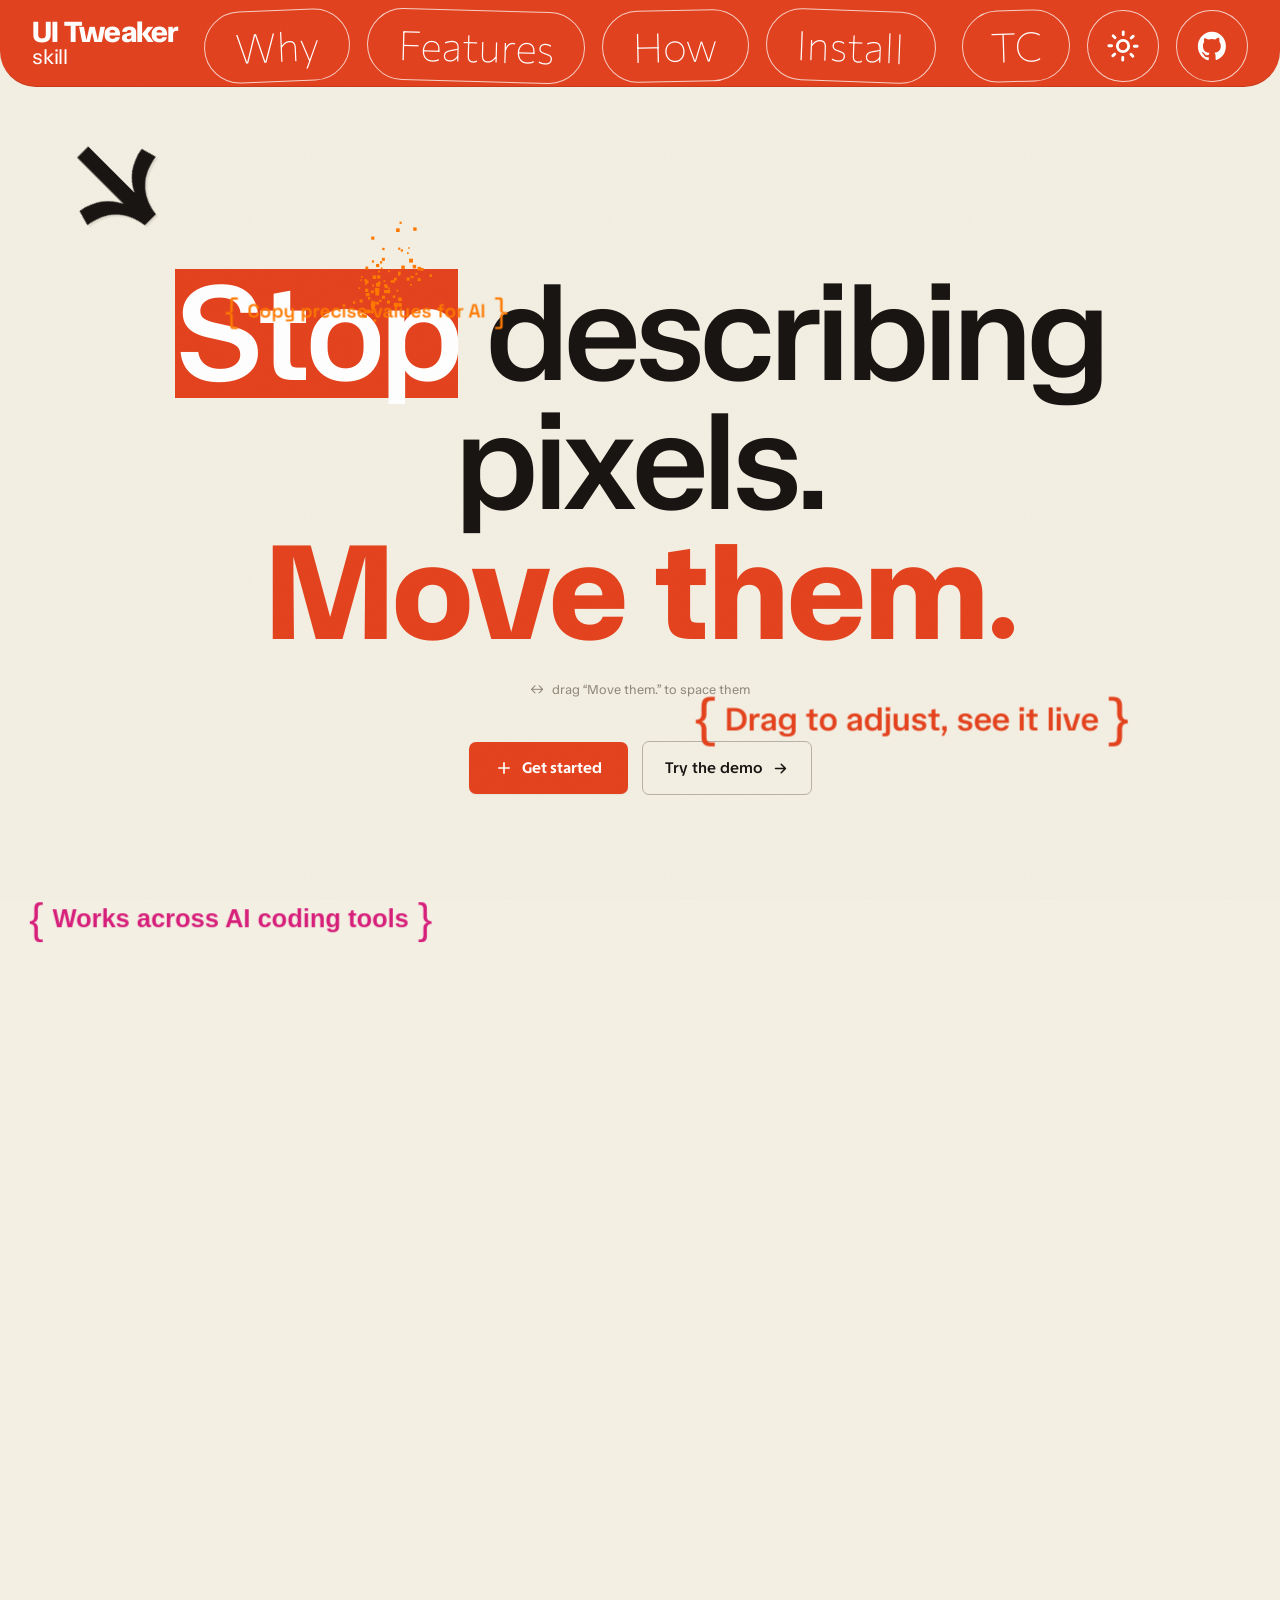
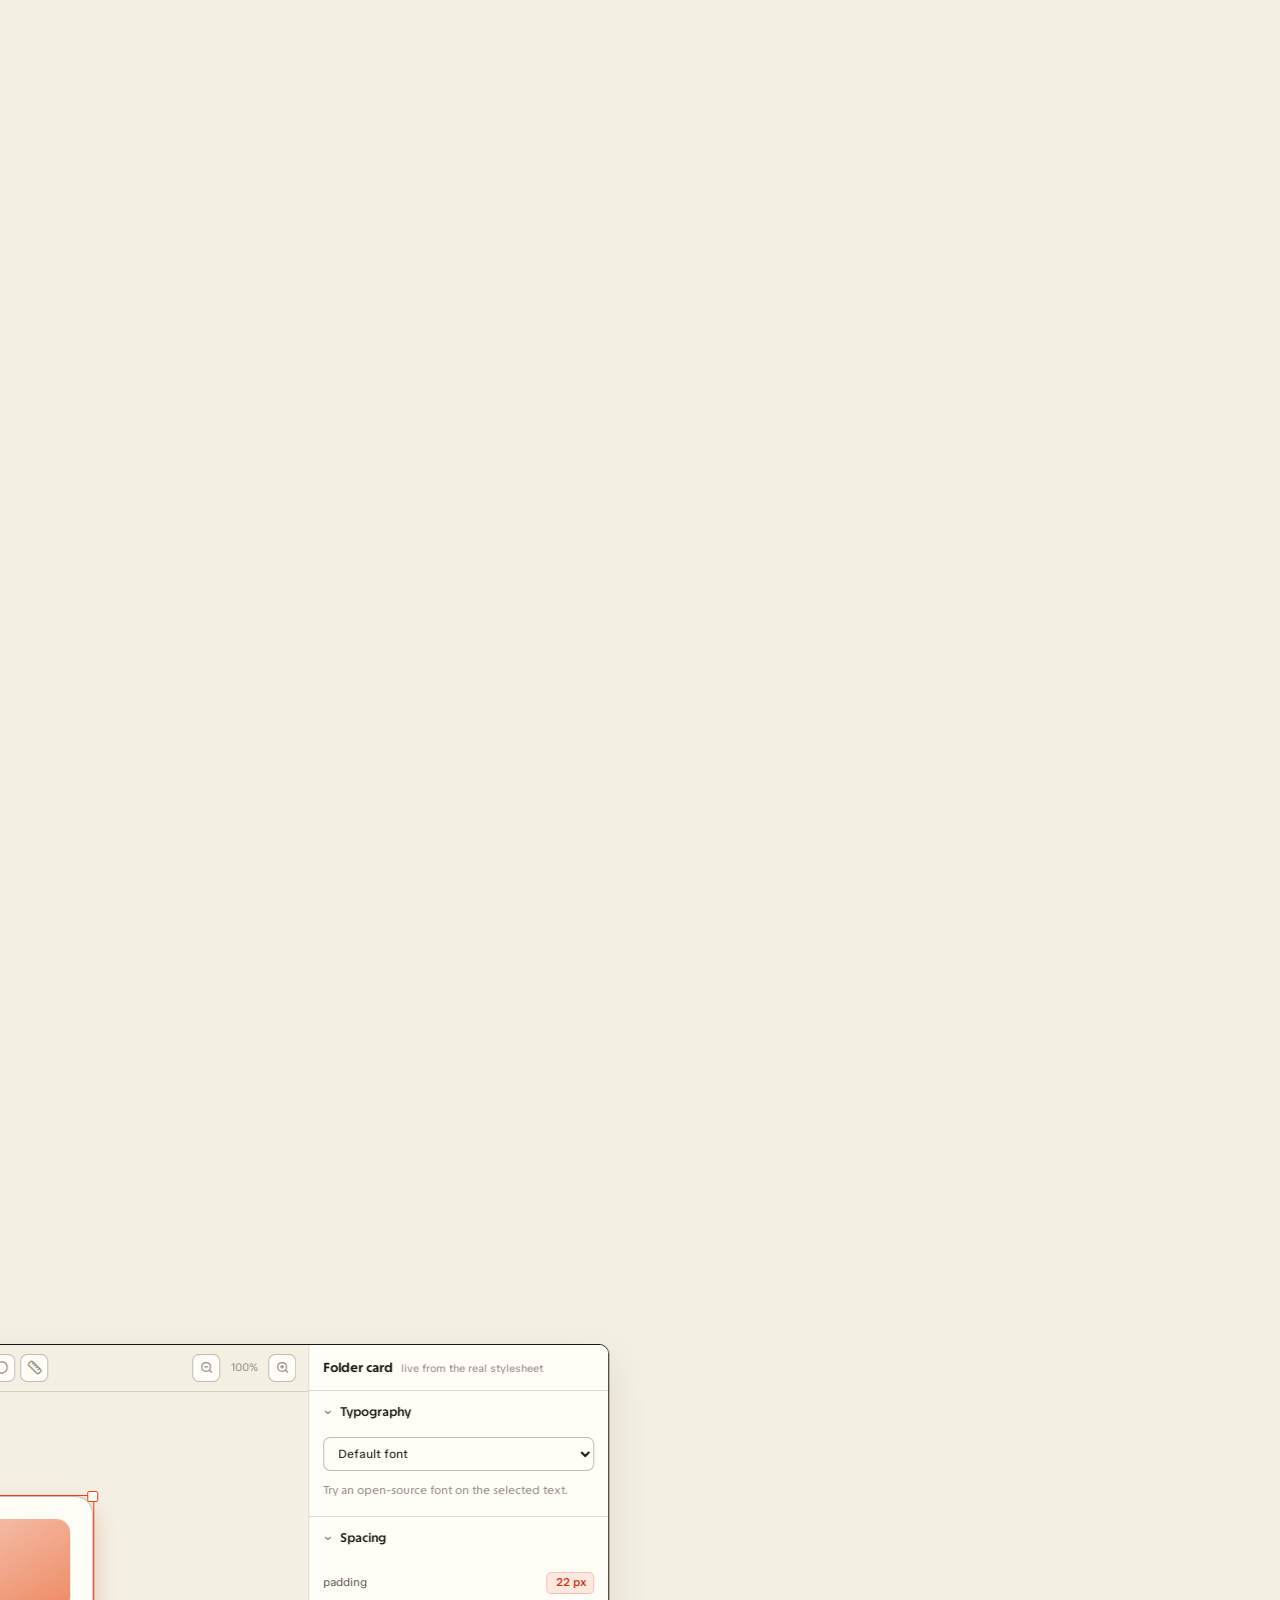
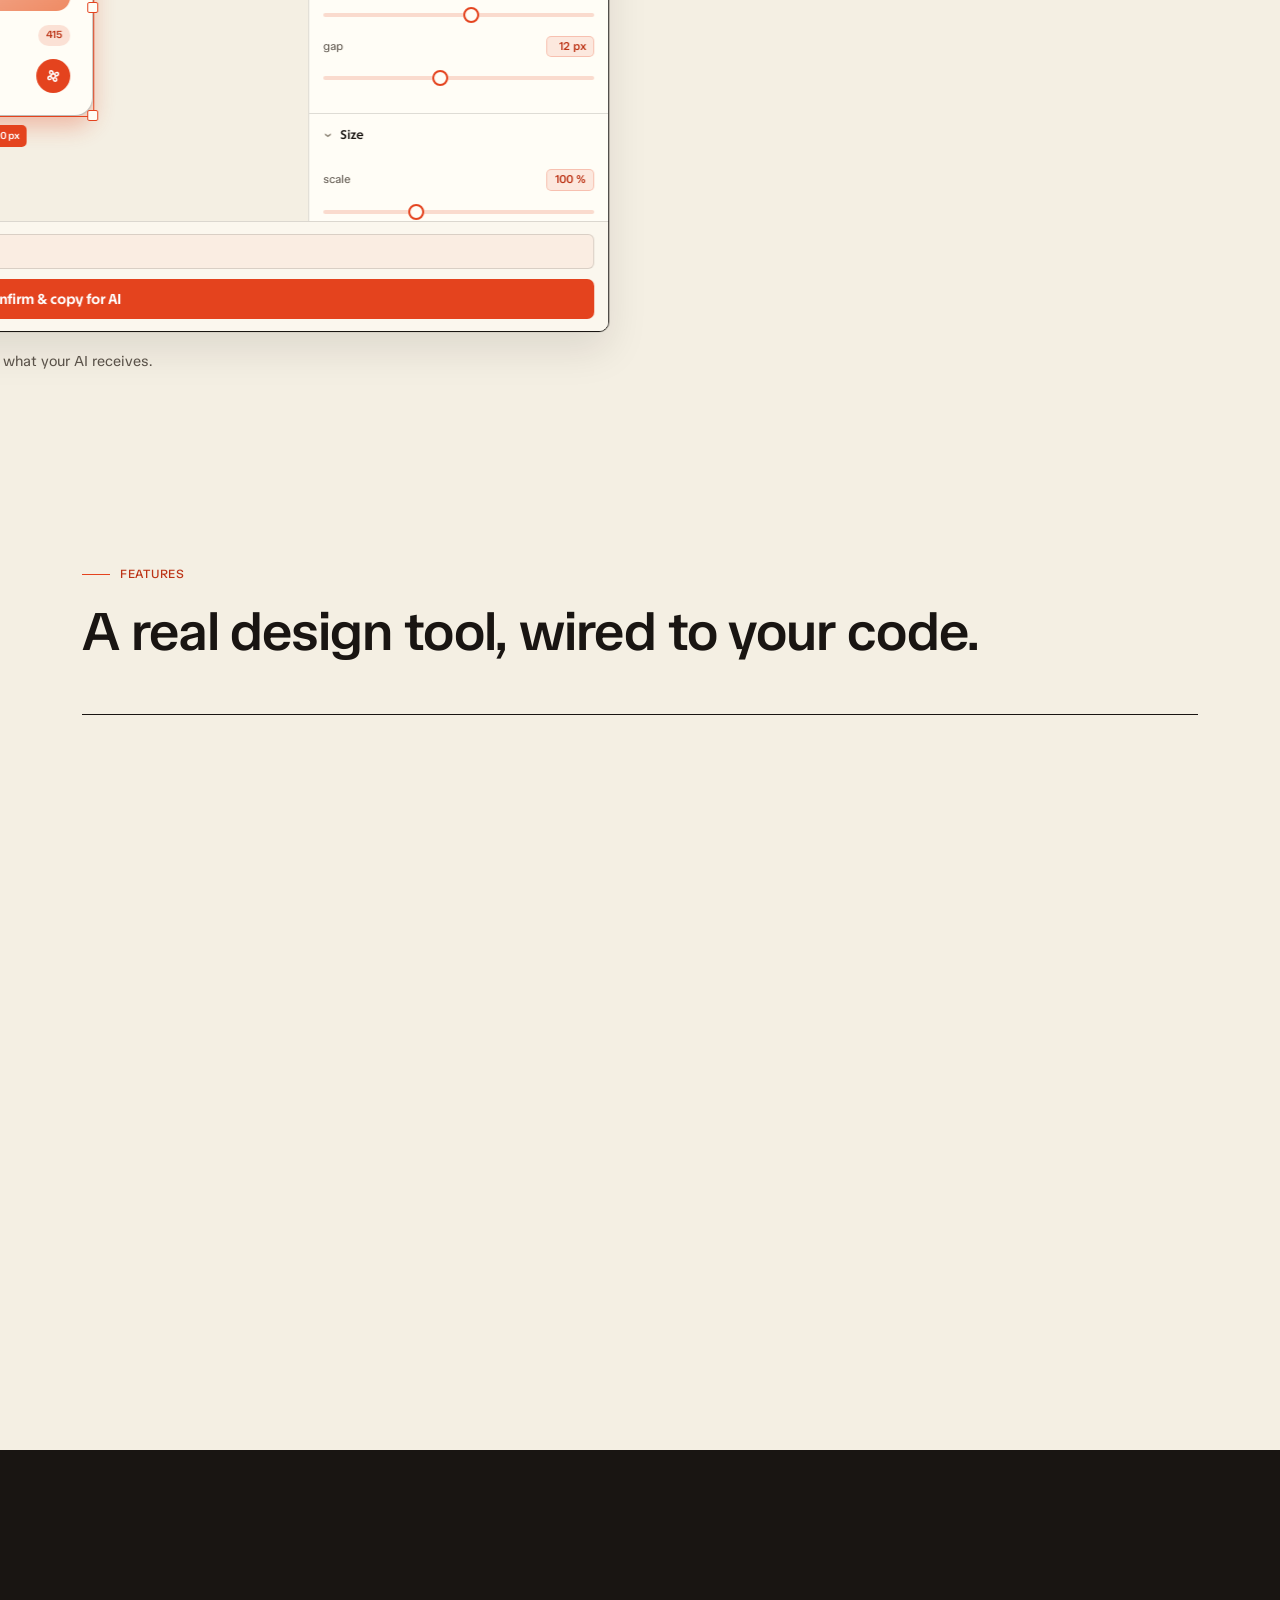
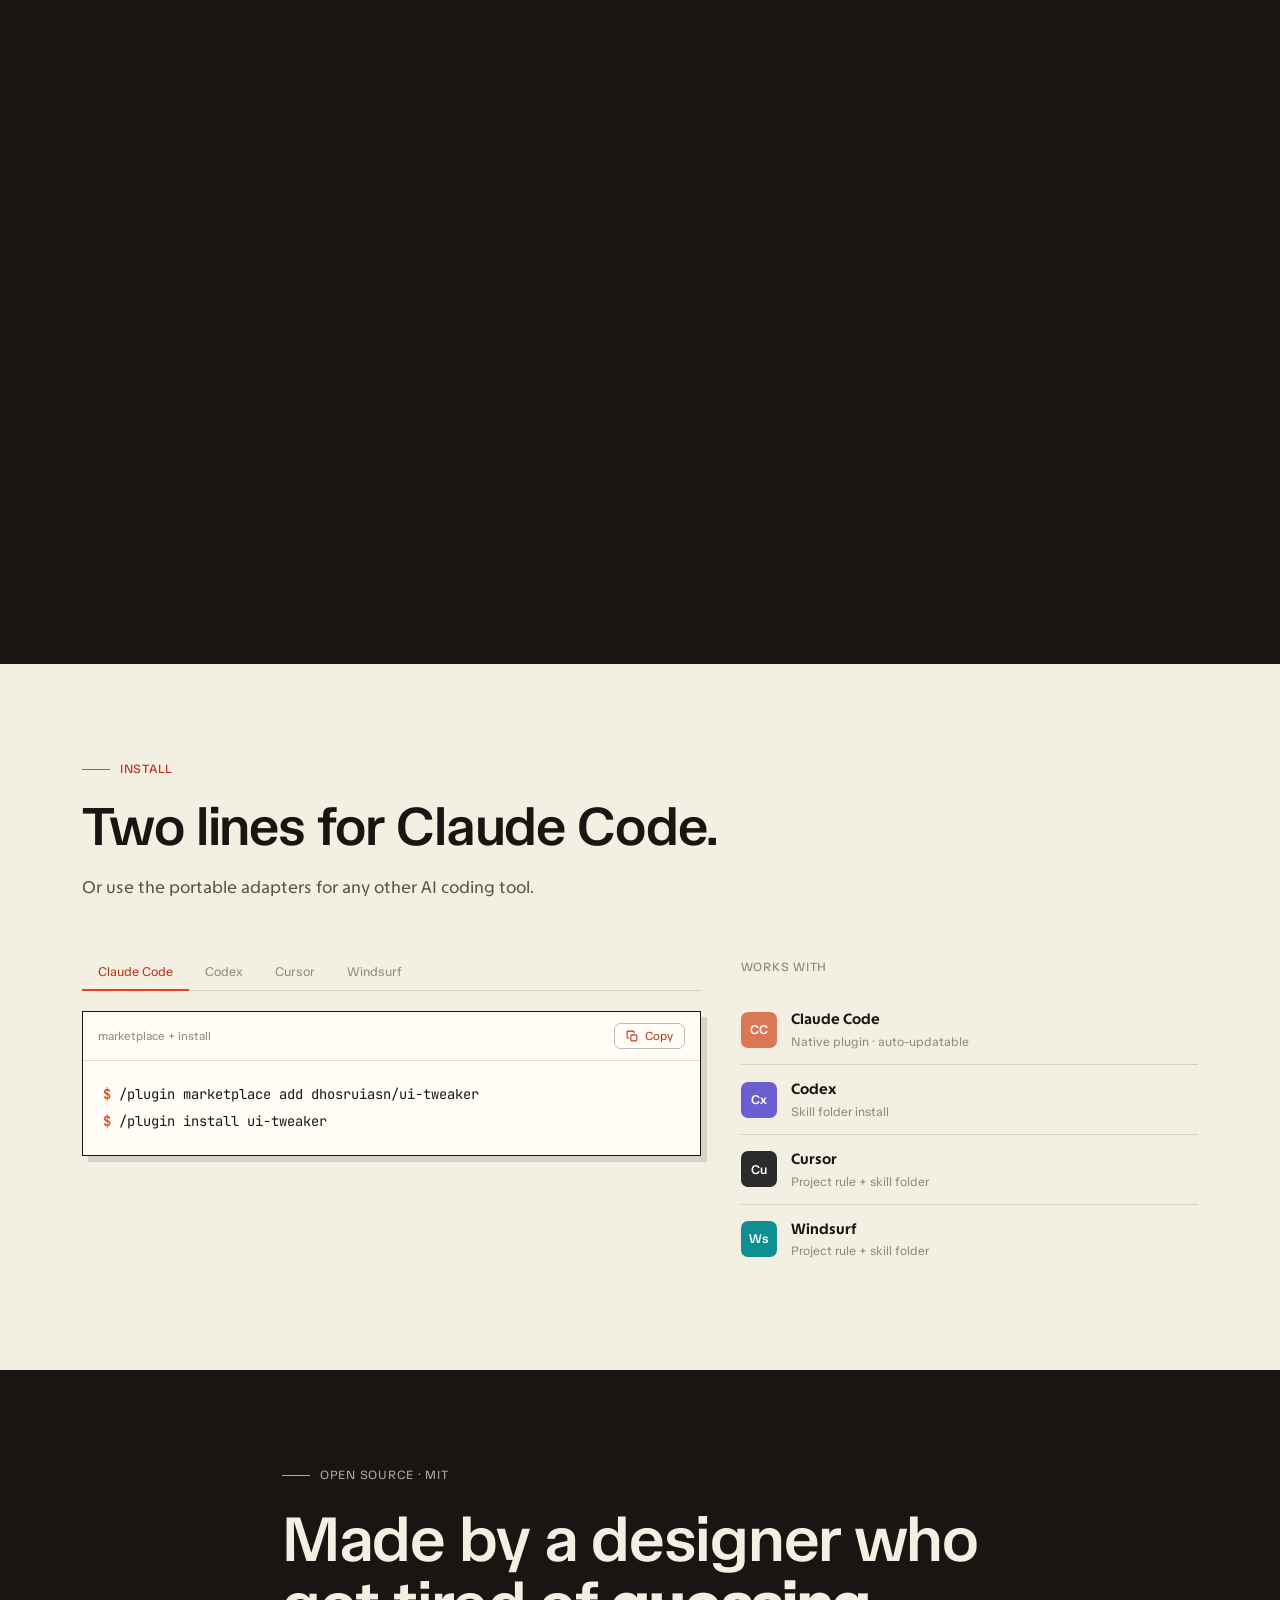
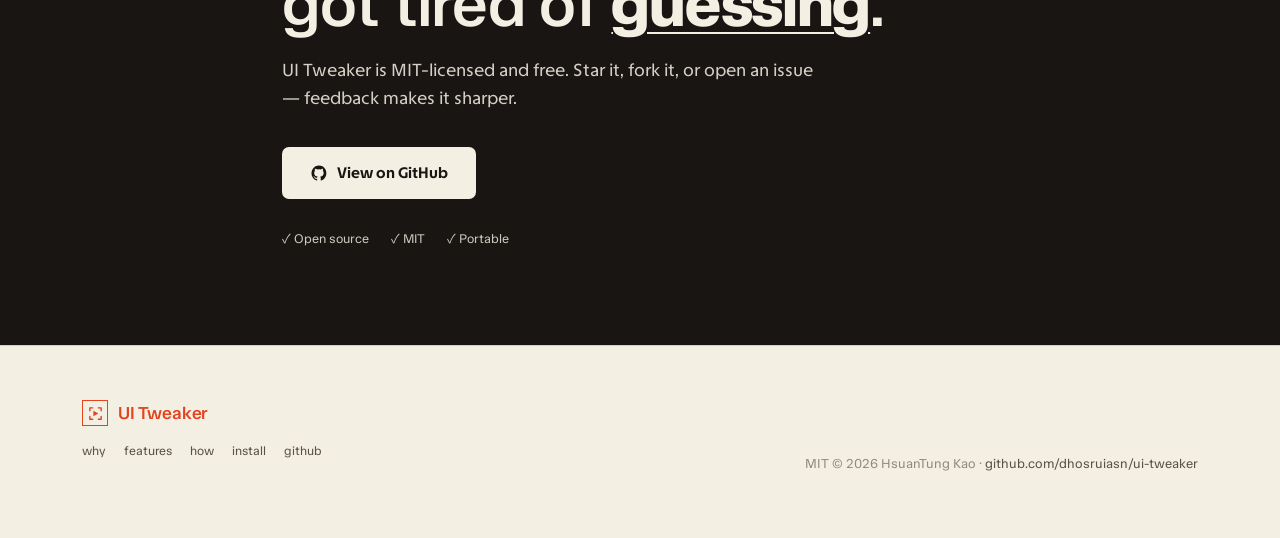
==== commit b6e8c2e5: "Update landing page fold demo" ====
--- a/docs/index.html
+++ b/docs/index.html
@@ -4,7 +4,7 @@
 <meta charset="UTF-8">
 <meta name="viewport" content="width=device-width, initial-scale=1.0">
 <title>UI Tweaker — Precision visual control for vibe coding</title>
-<meta name="description" content="Fine-tune any UI component with a design-tool-style control panel, then let your AI assistant write the values back into your real source code.">
+<meta name="description" content="Fine-tune any UI component with a design-tool-style control panel, then copy structured values for your AI to apply precisely.">
 <meta property="og:title" content="UI Tweaker — Precision visual control for vibe coding">
 <meta property="og:description" content="Visually fine-tune UI components, then hand the exact values to your AI to apply to real code.">
 <meta property="og:type" content="website">
@@ -83,6 +83,10 @@
   nav .wrap{max-width:1360px}
   .nav-in{display:grid;grid-template-columns:auto 1fr auto;align-items:center;gap:18px;height:var(--nav-h)}
   .brand{display:flex;align-items:center;gap:10px;justify-self:start;font-family:var(--display);font-weight:300;font-size:1.18rem;letter-spacing:-.01em;color:#fff}
+  nav .brand{gap:0;min-width:max-content}
+  nav .brand-copy{display:flex;flex:none;flex-direction:column;line-height:.94;color:#fff}
+  nav .brand-name{font-weight:800;font-size:1.86rem;letter-spacing:-.025em;white-space:nowrap}
+  nav .brand-kind{font-weight:400;font-size:1.32rem;letter-spacing:-.01em}
   .brand .logo{width:30px;height:30px;display:grid;place-items:center;border:1.5px solid rgba(255,255,255,.85);color:#fff;flex:none}
   .brand .logo svg{width:17px;height:17px}
   /* independent pill nav (Readymag-style) */
@@ -177,7 +181,7 @@
 
   /* ===== hero — huge type, floating bracket notes, centered CTA (Readymag-style) ===== */
   /* scroll-scrub: hero pins while its pieces part outward to reveal the intro statement */
-  .hero-stage{position:relative;height:340vh}
+  .hero-stage{position:relative;height:460vh}
   .hero{position:sticky;top:0;height:100vh;display:flex;flex-direction:column;align-items:center;justify-content:center;text-align:center;padding:48px 0 58px;overflow:hidden}
   .hero-reveal{position:absolute;inset:0;display:flex;align-items:center;justify-content:center;padding:0 40px;opacity:0;pointer-events:none;will-change:opacity,transform}
   .hero-reveal .intro-text{font-family:var(--display);font-weight:400;font-size:clamp(1.4rem,3vw,2.3rem);line-height:1.34;letter-spacing:-.01em;max-width:min(1040px,94vw);color:var(--ink);text-align:center}
@@ -305,16 +309,73 @@
   .spec-row p{color:var(--ink-soft);font-size:1rem}
   @media(max-width:760px){.spec-row{grid-template-columns:42px 1fr;gap:6px 16px}.spec-row p{grid-column:2}}
 
-  /* ===== how = numbered editorial steps ===== */
-  .steps{display:grid;grid-template-columns:repeat(4,1fr);gap:0;border-top:1px solid var(--ink)}
-  @media(max-width:860px){.steps{grid-template-columns:repeat(2,1fr)}}
-  @media(max-width:480px){.steps{grid-template-columns:1fr}}
-  .step{padding:30px 28px 34px 0;position:relative}
-  .step+.step{border-left:1px solid var(--border);padding-left:28px}   /* divider on the left, with clearance so text never touches it */
-  @media(max-width:860px){.step{padding:26px 6px 28px;border-bottom:1px solid var(--border)}.step+.step{border-left:none;padding-left:6px}}
-  .step .n{font-family:var(--display);font-weight:600;font-size:2.6rem;line-height:1;color:var(--blue);margin-bottom:18px;display:block}
-  .step h4{font-size:1.08rem;font-weight:700;margin-bottom:9px}
-  .step p{color:var(--ink-soft);font-size:.94rem}
+  /* ===== how = process tile board ===== */
+  #how{background:var(--ink);color:var(--bg);overflow:hidden;scroll-margin-top:-10px}
+  html.how-cut-active #how::before{content:"";position:fixed;left:0;right:0;top:calc(var(--nav-h) - 42px);z-index:55;height:42px;background:var(--ink);pointer-events:none}
+  #how .wrap{max-width:1380px}
+  #how.how-fold-ready .step.reveal{opacity:1;transform:none;transition:none}
+  .steps{display:grid;grid-template-columns:1.18fr repeat(4,minmax(0,1fr));grid-template-rows:1fr 1fr;gap:0;align-items:stretch;margin-top:0;padding:0;border:0;background:transparent;overflow:visible}
+  .process-title{grid-row:1 / span 2;min-height:510px;margin:0;padding:38px 34px 34px;border-radius:42px;background:var(--blue);color:#fff;display:flex;flex-direction:column;justify-content:space-between}
+  .process-title .kicker{margin:0;color:#fff}
+  .process-title .kicker::before{background:#fff}
+  .process-title h2{font-size:clamp(2rem,3.4vw,3.45rem);line-height:1.02;margin:0;max-width:9.5ch;color:#fff}
+  .step{display:contents;color:var(--ink)}
+  .step::before,
+  .step::after{display:none}
+  .step .n{min-height:255px;width:auto;aspect-ratio:auto;border-radius:42px;background:var(--card-solid);color:var(--blue);display:flex;align-items:center;justify-content:flex-start;margin:0;padding:34px 32px 28px;font-family:var(--display);font-weight:800;font-size:clamp(4.2rem,6.2vw,7rem);line-height:1}
+  .step-body{min-height:255px;border-top:0;border-radius:42px;background:var(--card-solid);padding:30px 32px 34px;display:flex;flex-direction:column;justify-content:flex-start}
+  .step h4{width:100%;font-size:1.02rem;font-weight:800;margin:0 0 11px;color:currentColor}
+  .step p{width:100%;color:var(--ink-soft);font-size:.88rem;line-height:1.48}
+  .step:nth-child(2) .n,
+  .step:nth-child(2) .step-body{grid-column:2}
+  .step:nth-child(3) .n,
+  .step:nth-child(3) .step-body{grid-column:3}
+  .step:nth-child(4) .n,
+  .step:nth-child(4) .step-body{grid-column:4}
+  .step:nth-child(5) .n,
+  .step:nth-child(5) .step-body{grid-column:5}
+  .step .n{grid-row:1}
+  .step-body{grid-row:2}
+  @media(min-width:1121px){
+    #how.how-fold-ready{height:calc(100vh - var(--nav-h));min-height:680px;padding:0}
+    #how.how-fold-ready .wrap{position:sticky;top:var(--nav-h);height:calc(100vh - var(--nav-h));display:flex;align-items:center;padding-top:0;padding-bottom:0}
+    #how.how-fold-ready .steps{width:100%}
+    #how.how-fold-ready .steps{perspective:1800px;transform-style:preserve-3d}
+    #how.how-fold-ready .process-title{position:relative;z-index:5;box-shadow:0 18px 38px rgba(0,0,0,.16)}
+    #how.how-fold-ready .step .n,
+    #how.how-fold-ready .step-body{position:relative;transform-origin:left center;backface-visibility:hidden;will-change:transform,opacity,filter;box-shadow:0 18px 32px rgba(0,0,0,.12);margin-left:-1px;width:calc(100% + 1px)}
+    .step-body{padding-top:40px}
+    .step h4{font-size:calc(1.02rem + 5pt)}
+  }
+  @media(max-width:1120px){
+    .steps{grid-template-columns:repeat(2,minmax(0,1fr));grid-template-rows:auto;gap:14px}
+    .process-title{grid-column:1/-1;grid-row:auto;min-height:300px}
+    .process-title h2{max-width:14ch}
+    .step{display:grid;grid-template-rows:1fr 1fr}
+    .step:nth-child(n) .n,
+    .step:nth-child(n) .step-body{grid-column:auto}
+  }
+  @media(max-width:620px){
+    #how.how-fold-ready{--how-mobile-title:150px;--how-mobile-step:126px;height:calc(100svh - var(--nav-h));min-height:calc(var(--how-mobile-title) + var(--how-mobile-step)*4 + 92px);padding:0}
+    #how.how-fold-ready .wrap{position:sticky;top:var(--nav-h);height:calc(100svh - var(--nav-h));display:flex;align-items:center;padding-top:46px;padding-bottom:46px}
+    #how.how-fold-ready .steps{width:100%}
+    #how.how-fold-ready .steps{perspective:1200px;transform-style:preserve-3d}
+    #how.how-fold-ready .process-title{position:relative;z-index:5;box-shadow:0 14px 30px rgba(0,0,0,.16)}
+    #how.how-fold-ready .step .n,
+    #how.how-fold-ready .step-body{position:relative;transform-origin:50% 0;backface-visibility:hidden;will-change:transform,opacity,filter;box-shadow:0 14px 28px rgba(0,0,0,.10)}
+    #how .wrap{padding:0 18px}
+    .steps{grid-template-columns:1fr;gap:0}
+    .process-title{grid-column:1/-1;min-height:var(--how-mobile-title);padding:20px 28px;border-radius:30px;gap:18px}
+    .process-title h2{font-size:clamp(1.46rem,7vw,1.94rem);max-width:12ch}
+    .step{grid-template-columns:78px 1fr;grid-template-rows:1fr;gap:0}
+    .step .n{grid-row:auto;font-size:3.05rem;padding:18px 14px;align-items:center;justify-content:center}
+    .step-body{grid-row:auto}
+    .step .n,
+    .step-body{min-height:var(--how-mobile-step);border-radius:28px}
+    .step-body{padding:16px 22px;justify-content:center}
+    .step h4{font-size:.96rem;margin-bottom:8px}
+    .step p{font-size:.8rem;line-height:1.38}
+  }
 
   /* ===== install ===== */
   .install-wrap{display:grid;grid-template-columns:1.15fr .85fr;gap:40px;align-items:start}
@@ -359,7 +420,7 @@
   /* ===== footer ===== */
   footer{padding:54px 0 64px;border-top:1px solid var(--border)}
   .foot{display:flex;justify-content:space-between;align-items:flex-end;gap:24px;flex-wrap:wrap}
-  .foot .brand{font-family:var(--display);font-weight:600;font-size:1.1rem;align-items:center}
+  .foot .brand{font-family:var(--display);font-weight:600;font-size:1.1rem;align-items:center;color:var(--blue)}
   .foot-links{display:flex;gap:18px;flex-wrap:wrap;margin:14px 0}
   .foot-links a{font-family:var(--mono);font-size:.78rem;text-transform:lowercase;color:var(--ink-soft);text-decoration:none}
   .foot-links a:hover{color:var(--blue-deep)}
@@ -484,8 +545,7 @@
 <nav>
   <div class="wrap nav-in">
     <div class="brand">
-      <span class="logo"><svg viewBox="0 0 24 24" fill="none"><path d="M4 4h4M4 4v4M20 4h-4M20 4v4M4 20h4M4 20v-4M20 20h-4M20 20v-4" stroke="currentColor" stroke-width="2" stroke-linecap="round"/><path d="M9 8l7 4-7 4V8z" fill="currentColor"/></svg></span>
-      UI Tweaker
+      <span class="brand-copy"><span class="brand-name">UI Tweaker</span> <span class="brand-kind">skill</span></span>
     </div>
     <div class="nav-links">
       <a href="#why" data-lang-en>Why</a><a href="#why" data-lang-zh>為什麼</a>
@@ -520,7 +580,7 @@
     </div>
     <div class="hero-notes">
       <span class="hero-note n1"><span data-lang-en>Drag to adjust, see it live</span><span data-lang-zh>拖一下，即時看到變化</span></span>
-      <span class="hero-note n2"><span data-lang-en>Writes back to your real code</span><span data-lang-zh>寫回你的真實程式碼</span></span>
+      <span class="hero-note n2"><span data-lang-en>Copy precise values for AI</span><span data-lang-zh>複製精準數值給 AI</span></span>
       <span class="hero-note n3"><span data-lang-en>Works across AI coding tools</span><span data-lang-zh>跨各家 AI coding 工具</span></span>
     </div>
   </div>
@@ -545,7 +605,7 @@
         <svg viewBox="0 0 24 24"><path d="M6 19c4-7 7-11 12-14M7 7h.01M17 17h.01"/></svg>
       </div>
     </div>
-    <p class="wipe-text"><span class="wipe-quote" aria-hidden="true"><svg viewBox="0 0 246 176" fill="none" xmlns="http://www.w3.org/2000/svg"><path d="M25 78L109 4" stroke="currentColor" stroke-width="4" stroke-linecap="round"/><path d="M151 78L235 4" stroke="currentColor" stroke-width="4" stroke-linecap="round"/><circle cx="60" cy="116" r="54" fill="currentColor"/><circle cx="186" cy="116" r="54" fill="currentColor"/></svg></span><span data-lang-en>A design-tool panel for <span class="keep-together">vibe coding</span>:<br class="br-desk"><em>scrub real values, preview live, drag to move</em><br class="br-desk">— then hand the exact numbers to<br class="br-desk">your AI to write straight into your source.</span><span data-lang-zh>為 <span class="keep-together">vibe coding</span> 而生的設計工具面板：<br class="br-desk"><em>刷真實數值、即時預覽、拖曳移動</em><br class="br-desk">——再把精確數字交給 AI 直接寫回原始碼。</span></p>
+    <p class="wipe-text"><span class="wipe-quote" aria-hidden="true"><svg viewBox="0 0 246 176" fill="none" xmlns="http://www.w3.org/2000/svg"><path d="M25 78L109 4" stroke="currentColor" stroke-width="4" stroke-linecap="round"/><path d="M151 78L235 4" stroke="currentColor" stroke-width="4" stroke-linecap="round"/><circle cx="60" cy="116" r="54" fill="currentColor"/><circle cx="186" cy="116" r="54" fill="currentColor"/></svg></span><span data-lang-en>A design-tool panel for <span class="keep-together">vibe coding</span>:<br class="br-desk"><em>scrub real values, preview live, drag to move</em><br class="br-desk">— then copy the exact numbers for<br class="br-desk">your AI to apply precisely.</span><span data-lang-zh>為 <span class="keep-together">vibe coding</span> 而生的設計工具面板：<br class="br-desk"><em>刷真實數值、即時預覽、拖曳移動</em><br class="br-desk">——再把精準數字交給 AI 精準套用。</span></p>
   </div>
 </section>
 </div>
@@ -660,7 +720,7 @@
       </div>
       <div class="studio-footer">
         <div class="studio-summary" id="studioSummary">No changes yet</div>
-        <button class="studio-confirm" id="studioConfirm" type="button"><span data-lang-en>Confirm &amp; update code</span><span data-lang-zh>確認並更新程式碼</span></button>
+        <button class="studio-confirm" id="studioConfirm" type="button"><span data-lang-en>Confirm &amp; copy for AI</span><span data-lang-zh>確認並複製給 AI</span></button>
       </div>
     </div>
 
@@ -687,7 +747,7 @@
       <div class="spec-row reveal"><span class="idx">02</span><h3><span data-lang-en>Eight control categories</span><span data-lang-zh>八大控制分類</span></h3><p><span data-lang-en>Typography, spacing, size, radius, position/offset, shadow, frosted glass, color — each fully scrubbable.</span><span data-lang-zh>字型、間距、尺寸、圓角、位置偏移、陰影、磨砂玻璃、顏色——每項都能拖曳微調。</span></p></div>
       <div class="spec-row reveal"><span class="idx">03</span><h3><span data-lang-en>Figma / PS interactions</span><span data-lang-zh>Figma／PS 操作</span></h3><p><span data-lang-en>Type-able number boxes, drag-to-scrub, linked corner radii, icon alignment, undo/redo with shortcuts.</span><span data-lang-zh>可打字數字框、拖曳刷值、圓角四角連動、圖示對齊、undo/redo 快捷鍵。</span></p></div>
       <div class="spec-row reveal"><span class="idx">04</span><h3><span data-lang-en>The transform box</span><span data-lang-zh>變形框</span></h3><p><span data-lang-en>Select any element for an 8-handle box: corners scale proportionally, edges resize, drag to move, rotate, live px label.</span><span data-lang-zh>選任何元素都給 8 手把框：角等比縮放、邊改寬高、拖移、旋轉、即時 px 標籤。</span></p></div>
-      <div class="spec-row reveal"><span class="idx">05</span><h3><span data-lang-en>Writes back to source</span><span data-lang-zh>寫回原始碼</span></h3><p><span data-lang-en>On Confirm, copy the structured values to your AI — it locates the selectors, edits the real files, and verifies.</span><span data-lang-zh>按確認後，把結構化數值複製給 AI——它找到 selector、改真實檔案、再驗證。</span></p></div>
+      <div class="spec-row reveal"><span class="idx">05</span><h3><span data-lang-en>Structured Copy for AI</span><span data-lang-zh>結構化複製給 AI</span></h3><p><span data-lang-en>On Confirm, copy structured values for your AI — selectors, values, and intent are ready to paste.</span><span data-lang-zh>按確認後，複製給 AI 的結構化數值——selector、數值與意圖都整理好，直接貼上。</span></p></div>
       <div class="spec-row reveal"><span class="idx">06</span><h3><span data-lang-en>Works across AI tools</span><span data-lang-zh>跨 AI 工具</span></h3><p><span data-lang-en>Packaged as a <span class="keep-together">Claude Code</span> plugin, with portable adapters for Codex, Cursor, Windsurf, and plain skill folders.</span><span data-lang-zh>包裝成 <span class="keep-together">Claude Code</span> plugin，並提供 Codex、Cursor、Windsurf 與純 skill folder 的可攜 adapter。</span></p></div>
     </div>
   </div>
@@ -695,15 +755,15 @@
 
 <section class="pad" id="how">
   <div class="wrap">
-    <div class="head reveal">
-      <span class="kicker" data-lang-en>How it works</span><span class="kicker" data-lang-zh>運作方式</span>
-      <h2><span data-lang-en>From "feels off" to fixed code, in four.</span><span data-lang-zh>從「怪怪的」<wbr>到改好程式碼，<wbr>四步</span></h2>
-    </div>
     <div class="steps">
-      <div class="step reveal"><span class="n">1</span><h4><span data-lang-en>Just ask</span><span data-lang-zh>直接開口</span></h4><p><span data-lang-en>"Help me tweak the card." Your AI opens the panel rendered from your real stylesheet.</span><span data-lang-zh>「幫我調整卡片。」AI 用你真實樣式表開出面板。</span></p></div>
-      <div class="step reveal"><span class="n">2</span><h4><span data-lang-en>Adjust visually</span><span data-lang-zh>視覺調整</span></h4><p><span data-lang-en>Scrub sliders, drag the transform box, watch the live preview update instantly.</span><span data-lang-zh>刷滑桿、拖變形框，即時預覽馬上跟著變。</span></p></div>
-      <div class="step reveal"><span class="n">3</span><h4><span data-lang-en>Confirm &amp; copy</span><span data-lang-zh>確認並複製</span></h4><p><span data-lang-en>Hit Confirm — the panel emits a clean, structured block of values and selectors.</span><span data-lang-zh>按確認——面板吐出乾淨的結構化數值與 selector。</span></p></div>
-      <div class="step reveal"><span class="n">4</span><h4><span data-lang-en>AI applies it</span><span data-lang-zh>AI 套用</span></h4><p><span data-lang-en>Paste to your AI. It edits the real files and verifies — your preview reloads, done.</span><span data-lang-zh>貼給 AI，它改真實檔案並驗證——預覽自動更新，完成。</span></p></div>
+      <div class="head process-title reveal">
+        <span class="kicker" data-lang-en>How it works</span><span class="kicker" data-lang-zh>運作方式</span>
+        <h2><span data-lang-en>From "feels off" to precise values, in four.</span><span data-lang-zh>從「怪怪的」<wbr>到精準數值，<wbr>四步</span></h2>
+      </div>
+      <div class="step reveal"><span class="n">1</span><div class="step-body"><h4><span data-lang-en>Just ask</span><span data-lang-zh>直接開口</span></h4><p><span data-lang-en>"Help me tweak the card." Your AI opens the panel rendered from your real stylesheet.</span><span data-lang-zh>「幫我調整卡片。」AI 用你真實樣式表開出面板。</span></p></div></div>
+      <div class="step reveal"><span class="n">2</span><div class="step-body"><h4><span data-lang-en>Adjust visually</span><span data-lang-zh>視覺調整</span></h4><p><span data-lang-en>Scrub sliders, drag the transform box, watch the live preview update instantly.</span><span data-lang-zh>刷滑桿、拖變形框，即時預覽馬上跟著變。</span></p></div></div>
+      <div class="step reveal"><span class="n">3</span><div class="step-body"><h4><span data-lang-en>Confirm &amp; copy</span><span data-lang-zh>確認並複製</span></h4><p><span data-lang-en>Hit Confirm — the panel emits a clean, structured block of values and selectors.</span><span data-lang-zh>按確認——面板吐出乾淨的結構化數值與 selector。</span></p></div></div>
+      <div class="step reveal"><span class="n">4</span><div class="step-body"><h4><span data-lang-en>AI applies it</span><span data-lang-zh>AI 套用</span></h4><p><span data-lang-en>Paste the structured values to your AI. It can precisely edit your source and verify the result.</span><span data-lang-zh>把整理好的結構化數值貼給 AI，它就會精準修改你的原始碼並驗證。</span></p></div></div>
     </div>
   </div>
 </section>
@@ -809,7 +869,7 @@
       '.fc-icon':{el:card.querySelector('.fc-icon'), out:'.folder-card .fc-icon'}
     };
     const DEF_CARD={radius:18,pad:22,gap:12,shadow:22,scale:100,x:0,y:0,rot:0};
-    const state={}; let cur='#folderCard', zoom=1, history=[], hidx=-1;
+    const state={}, defaults={}; let cur='#folderCard', zoom=1, history=[], hidx=-1;
 
     const val=id=>Math.round(parseFloat(el(id).value)||0);
     const clampSlider=(id,v)=>Math.max(+el(id).min,Math.min(+el(id).max,v));
@@ -822,7 +882,8 @@
       const radius=rs.indexOf('%')>=0 ? Math.round(e.offsetWidth*parseFloat(rs)/100) : (Math.round(parseFloat(rs))||0);
       return {radius:radius, pad:Math.round(parseFloat(cs.paddingLeft))||0, gap:Math.round(parseFloat(cs.gap))||0, shadow:0, scale:100, x:0, y:0, rot:0};
     }
-    function st(t){ if(!state[t]) state[t]=defFor(t); return state[t]; }
+    function baseFor(t){ if(!defaults[t]) defaults[t]=defFor(t); return defaults[t]; }
+    function st(t){ if(!state[t]) state[t]=Object.assign({},baseFor(t)); return state[t]; }
     function labelFor(t){ const r=document.querySelector('.studio-layers .studio-row[data-target="'+t+'"]'); return r?r.querySelector('.studio-lay-name').textContent:'Folder card'; }
 
     function applyEl(t){
@@ -882,23 +943,48 @@
       if(s.fcolor) L.push('background: '+s.fcolor+';');
       return L;
     }
-    function renderOut(){
-      outPre.textContent='[UI Tweaker Confirm]\nComponent: Pikmin Home #screen-home > '+PICK[cur].out+'\nSource: pikmin-react/src/styles.css\n\n'+PICK[cur].out+' {\n'+cssLines(cur).map(l=>'  '+l).join('\n')+'\n}';
-    }
-    function renderSummary(){
-      const zh=document.documentElement.getAttribute('data-lang')==='zh';
-      const s=st(cur), d=defFor(cur), c=[];
+    function changeSummaryLines(t){
+      const s=st(t), d=baseFor(t), c=[];
       if(s.radius!==d.radius) c.push('border-radius: '+s.radius+'px');
       if(s.pad!==d.pad) c.push('padding: '+s.pad+'px');
       if(s.gap!==d.gap) c.push('gap: '+s.gap+'px');
       if(s.shadow!==d.shadow) c.push('box-shadow: '+(s.shadow>0?shadowFor(s.shadow):'none'));
-      if((s.x||0)!==0||(s.y||0)!==0) c.push('offset: '+(s.x||0)+'px, '+(s.y||0)+'px');
+      if((s.x||0)!==(d.x||0)||(s.y||0)!==(d.y||0)) c.push('offset: '+(s.x||0)+'px, '+(s.y||0)+'px');
       if(s.scale!==d.scale) c.push('scale: '+(s.scale/100));
-      if(s.rot) c.push('rotate: '+s.rot+'°');
+      if((s.rot||0)!==(d.rot||0)) c.push('rotate: '+(s.rot||0)+'°');
       if(s.font) c.push('font-family: '+s.font.replace(/'/g,'').split(',')[0]);
       if(s.tcolor) c.push('color: '+s.tcolor);
       if(s.fcolor) c.push('fill: '+s.fcolor);
-      summary.textContent=c.length?(labelFor(cur)+' ·\n'+c.join('\n')):(zh?'尚無變更':'No changes yet');
+      return c;
+    }
+    function changeCssLines(t){
+      const s=st(t), d=baseFor(t), L=[];
+      if(s.radius!==d.radius) L.push('border-radius: '+s.radius+'px;');
+      if(s.pad!==d.pad) L.push('padding: '+s.pad+'px;');
+      if(s.gap!==d.gap) L.push('gap: '+s.gap+'px;');
+      if(s.shadow!==d.shadow) L.push('box-shadow: '+(s.shadow>0?shadowFor(s.shadow):'none')+';');
+      if((s.x||0)!==(d.x||0)||(s.y||0)!==(d.y||0)||s.scale!==d.scale||(s.rot||0)!==(d.rot||0)){
+        const tx=tfm(s); if(tx) L.push('transform: '+tx+';');
+      }
+      if(s.font) L.push('font-family: '+s.font+';');
+      if(s.tcolor) L.push('color: '+s.tcolor+';');
+      if(s.fcolor) L.push('background: '+s.fcolor+';');
+      return L;
+    }
+    function changedTargets(){ return Object.keys(PICK).filter(t=>changeCssLines(t).length); }
+    function renderOut(){
+      const targets=changedTargets();
+      const zh=document.documentElement.getAttribute('data-lang')==='zh';
+      if(!targets.length){
+        outPre.textContent='[UI Tweaker Confirm]\nComponent: Pikmin Home #screen-home\nSource: pikmin-react/src/styles.css\n\n'+(zh?'尚無變更':'No changes yet');
+        return;
+      }
+      outPre.textContent='[UI Tweaker Confirm]\nComponent: Pikmin Home #screen-home\nSource: pikmin-react/src/styles.css\n\n'+targets.map(t=>'/* '+labelFor(t)+' */\n'+PICK[t].out+' {\n'+changeCssLines(t).map(l=>'  '+l).join('\n')+'\n}').join('\n\n');
+    }
+    function renderSummary(){
+      const zh=document.documentElement.getAttribute('data-lang')==='zh';
+      const targets=changedTargets();
+      summary.textContent=targets.length?targets.map(t=>labelFor(t)+' ·\n'+changeSummaryLines(t).join('\n')).join('\n\n'):(zh?'尚無變更':'No changes yet');
     }
     function refresh(){ placeBox(); renderSummary(); if(out.classList.contains('show')) renderOut(); }
 
@@ -1156,6 +1242,163 @@
   })();
   const io=new IntersectionObserver((es)=>{es.forEach(e=>{if(e.isIntersecting){e.target.classList.add('in');io.unobserve(e.target);}});},{threshold:.12});
   document.querySelectorAll('.reveal').forEach((el,i)=>{el.style.transitionDelay=(Math.min(i,6)*60)+'ms';io.observe(el);});
+
+  // how section: scroll-scrubbed brochure fold. Desktop opens sideways; mobile opens downward.
+  (function(){
+    const root=document.getElementById('how');
+    const steps=root?Array.prototype.slice.call(root.querySelectorAll('.step')):[];
+    if(!root||!steps.length) return;
+    const reduced=()=>window.matchMedia('(prefers-reduced-motion: reduce)').matches;
+    const desktop=()=>window.matchMedia('(min-width:1121px)').matches && !reduced();
+    const mobile=()=>window.matchMedia('(max-width:620px)').matches && !reduced();
+    const clamp=n=>Math.max(0,Math.min(1,n));
+    const ease=t=>t<.5?2*t*t:1-Math.pow(-2*t+2,2)/2;
+    let ticking=false, fold=0, locked=false, lockY=0, touchY=null;
+    root.classList.add('how-fold-ready');
+    function clearEl(el){
+      el.style.opacity='';
+      el.style.filter='';
+      el.style.transform='';
+      el.style.transformOrigin='';
+      el.style.zIndex='';
+    }
+    function setDesktopStep(step,i,amount){
+      clearEl(step);
+      const local=ease(clamp((amount-i*.24)/.22));
+      const dir=i%2===0?-1:1;
+      const els=[step.querySelector('.n'),step.querySelector('.step-body')].filter(Boolean);
+      els.forEach(el=>{
+        if(local>=.995){
+          clearEl(el);
+          el.style.zIndex=String(50-i);
+        } else {
+          const closed=1-local;
+          el.style.transformOrigin='left center';
+          el.style.zIndex=String(50-i);
+          el.style.opacity=String(local<.035?0:1);
+          el.style.filter='brightness('+(0.68+local*.32).toFixed(3)+') blur('+(closed*.8).toFixed(2)+'px)';
+          el.style.transform='rotateY('+(dir*88*closed).toFixed(2)+'deg)';
+        }
+      });
+    }
+    function setMobileStep(step,i,amount){
+      clearEl(step);
+      const local=ease(clamp((amount-i*.24)/.22));
+      const dir=i%2===0?1:-1;
+      [step.querySelector('.n'),step.querySelector('.step-body')].filter(Boolean).forEach(el=>{
+        if(local>=.995){
+          clearEl(el);
+          el.style.zIndex=String(50-i);
+        } else {
+          const closed=1-local;
+          el.style.transformOrigin='50% 0';
+          el.style.zIndex=String(50-i);
+          el.style.opacity=String(local<.035?0:1);
+          el.style.filter='brightness('+(0.7+local*.3).toFixed(3)+') blur('+(closed*.8).toFixed(2)+'px)';
+          el.style.transform='rotateX('+(dir*86*closed).toFixed(2)+'deg)';
+        }
+      });
+    }
+    function reset(){
+      steps.forEach(step=>{
+        clearEl(step);
+        [step.querySelector('.n'),step.querySelector('.step-body')].filter(Boolean).forEach(clearEl);
+      });
+    }
+    function render(){
+      const rect=root.getBoundingClientRect();
+      document.documentElement.classList.toggle('how-cut-active',rect.top<=pinTop()+18&&rect.bottom>pinTop()+20);
+      if(!desktop()&&!mobile()){
+        locked=false;
+        reset();
+        return;
+      }
+      if(!locked){
+        const top=pinTop();
+        if(rect.top>top+80) fold=0;
+        else if(rect.bottom<window.innerHeight*.35) fold=1;
+      }
+      if(desktop()){
+        const amount=ease(fold);
+        steps.forEach((step,i)=>setDesktopStep(step,i,amount));
+      } else {
+        const amount=ease(fold);
+        steps.forEach((step,i)=>setMobileStep(step,i,amount));
+      }
+    }
+    function frame(){ ticking=false; render(); }
+    function request(){ if(!ticking){ ticking=true; requestAnimationFrame(frame); } }
+    function pinTop(){
+      const v=getComputedStyle(document.documentElement).getPropertyValue('--nav-h').trim();
+      const nav=parseFloat(v)||0;
+      return nav;
+    }
+    function lockToCut(){
+      const rect=root.getBoundingClientRect();
+      lockY=window.scrollY+rect.top-pinTop();
+      window.scrollTo(0,lockY);
+      locked=true;
+    }
+    function shouldCatch(delta){
+      if(!desktop()&&!mobile()) return false;
+      const rect=root.getBoundingClientRect(), top=pinTop();
+      const enteringDown=delta>0 && fold<1 && (rect.top<=top+70 || rect.top-delta<=top);
+      const enteringUp=delta<0 && fold>0 && rect.top<=top+8 && rect.bottom>window.innerHeight*.45;
+      return enteringDown||enteringUp||locked;
+    }
+    function consume(delta){
+      if(!shouldCatch(delta)) return false;
+      const visuallyOpen=fold>=.94;
+      if(delta>0&&visuallyOpen){
+        fold=1;
+        render();
+        locked=false;
+        window.scrollBy(0,Math.min(delta,320));
+        return true;
+      }
+      if((delta>0&&fold>=1)||(delta<0&&fold<=0)){
+        locked=false;
+        window.scrollBy(0,delta>0?Math.min(delta,320):Math.max(delta,-320));
+        return true;
+      }
+      if(!locked) lockToCut();
+      else window.scrollTo(0,lockY);
+      fold=clamp(fold+delta/620);
+      render();
+      return true;
+    }
+    window.addEventListener('wheel',e=>{
+      if(consume(e.deltaY)) e.preventDefault();
+    },{passive:false});
+    window.addEventListener('touchstart',e=>{
+      touchY=e.touches&&e.touches.length?e.touches[0].clientY:null;
+    },{passive:true});
+    window.addEventListener('touchmove',e=>{
+      if(touchY==null||!e.touches||!e.touches.length) return;
+      const y=e.touches[0].clientY;
+      const delta=touchY-y;
+      if(consume(delta)){
+        e.preventDefault();
+        touchY=y;
+      } else {
+        touchY=y;
+      }
+    },{passive:false});
+    window.addEventListener('scroll',request,{passive:true});
+    window.addEventListener('resize',request);
+    function alignHashCut(){
+      if(location.hash!=='#how'||(!desktop()&&!mobile())) return;
+      fold=0;
+      lockToCut();
+      render();
+      setTimeout(render,0);
+    }
+    window.addEventListener('hashchange',()=>requestAnimationFrame(alignHashCut));
+    render();
+    requestAnimationFrame(alignHashCut);
+    setTimeout(alignHashCut,80);
+    setTimeout(alignHashCut,240);
+  })();
 
   // hero bracket notes — DVD-screensaver bounce (diagonal motion, edge bounce, recolor on hit)
   (function(){
@@ -1330,8 +1573,10 @@
     }
     let ticking=false;
     // phase split across the single stage: [0,A] scatter (letters fly out, the dot sits on the period & grows),
-    // [A,B] the SAME dot expands to full-bleed (+ statement fades in), [B,1] diagonal recede right (statement slides out)
-    const A=0.38, B=0.60;
+    // [A,B] the SAME dot expands to full-bleed (+ statement fades in), [B,C] full-bleed hold,
+    // [C,1] diagonal recede right (statement slides out). The hold creates scroll resistance so fast scrolling
+    // doesn't skip the vermilion statement panel.
+    const A=0.34, B=0.56, C=0.82;
     function frame(){
       ticking=false;
       if(!desktop()){
@@ -1379,8 +1624,13 @@
           if(wtext){ wtext.style.opacity=String(Math.min(1,pe*1.35)); wtext.style.transform=''; }
           if(wtools) wtools.style.transform='';
           panel.classList.toggle('tools-in',pe>.22);
+        } else if(p<C){                // full vermilion hold: absorb scroll while the statement remains readable
+          panel.style.clipPath='circle(85.5vmax at var(--wipe-origin-x,50%) var(--wipe-origin-y,50%))';
+          if(wtext){ wtext.style.opacity='1'; wtext.style.transform=''; }
+          if(wtools){ wtools.style.transform=''; }
+          panel.classList.add('tools-in');
         } else {                       // full vermilion → diagonal recede right, statement slides out with it
-          const pr=(p-B)/(1-B), S=22, tl=pr*(100+S), bl=tl-S;
+          const pr=(p-C)/(1-C), S=22, tl=pr*(100+S), bl=tl-S;
           panel.style.clipPath='polygon('+tl+'% 0, 100% 0, 100% 100%, '+bl+'% 100%)';
           if(wtext){ wtext.style.opacity='1'; wtext.style.transform='translate3d('+(pr*72)+'vw,0,0)'; }
           if(wtools){ wtools.style.transform='translate3d('+(pr*72)+'vw,0,0)'; }
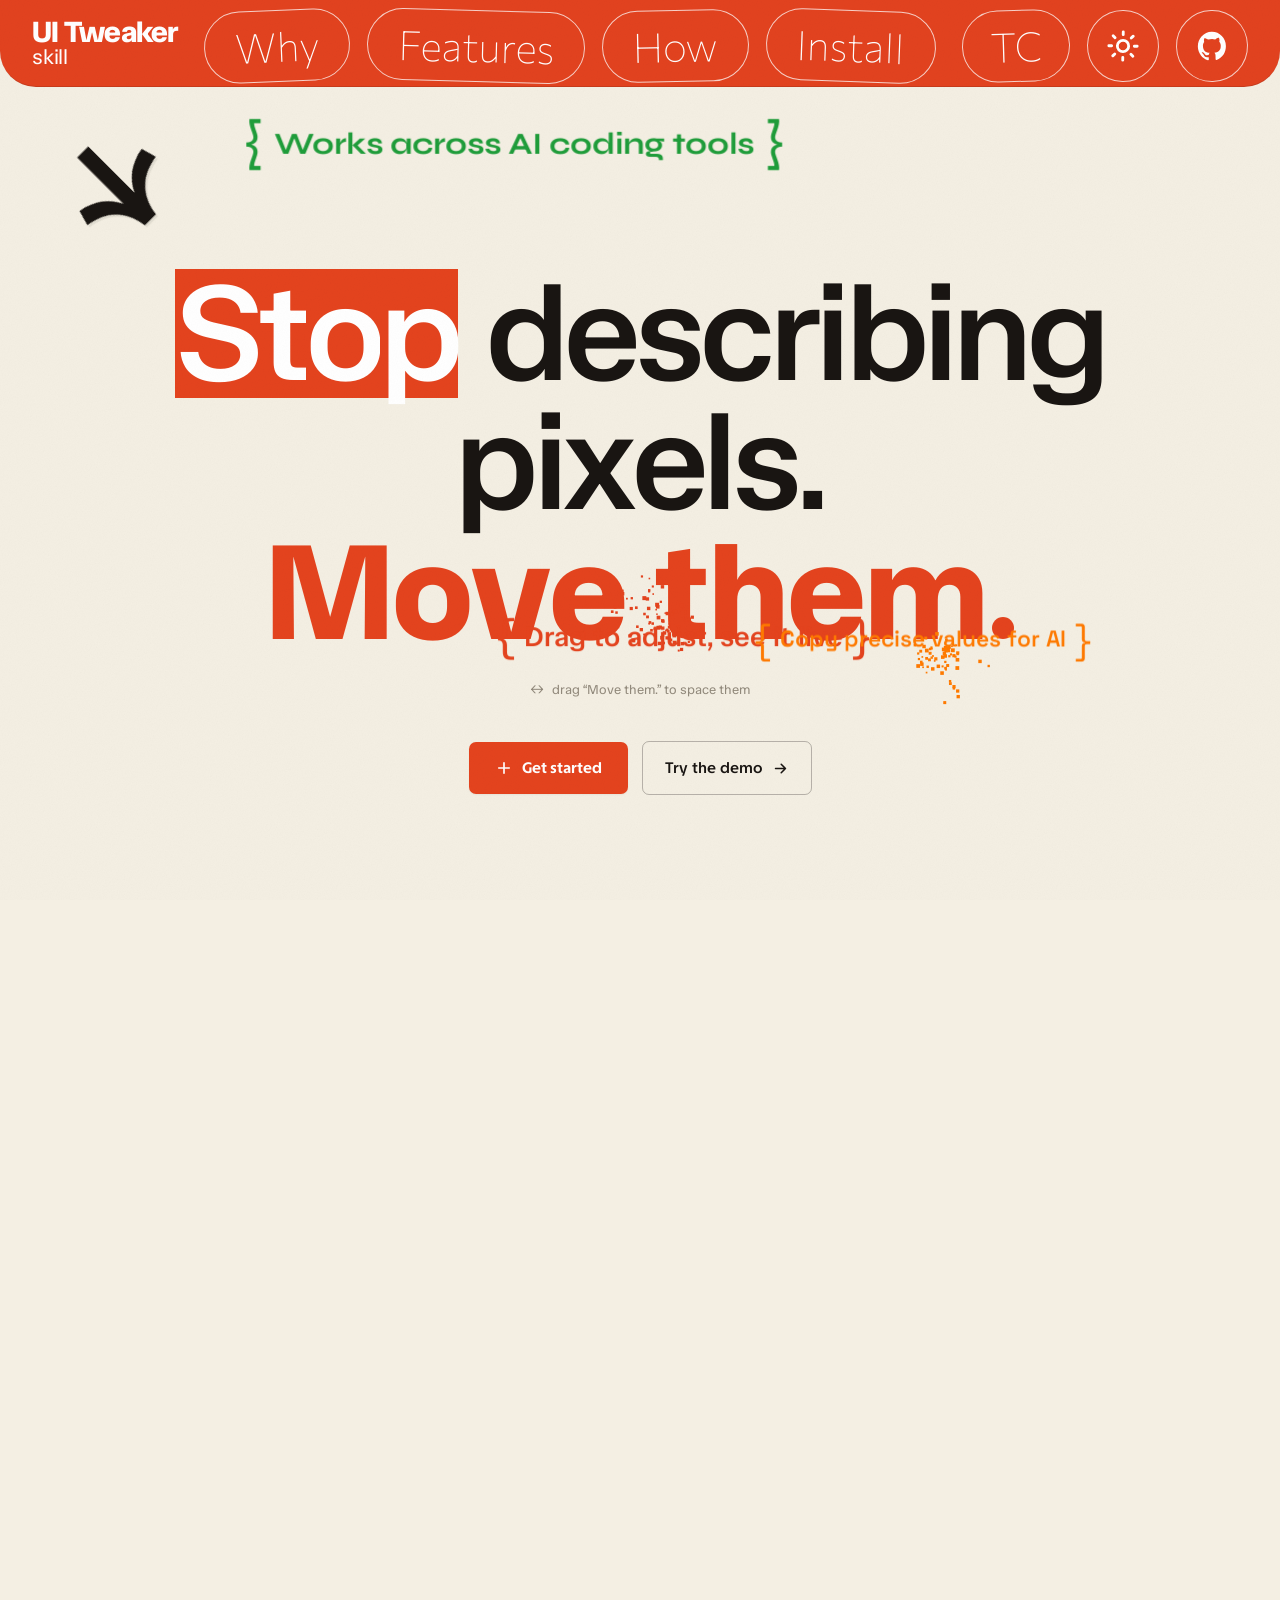
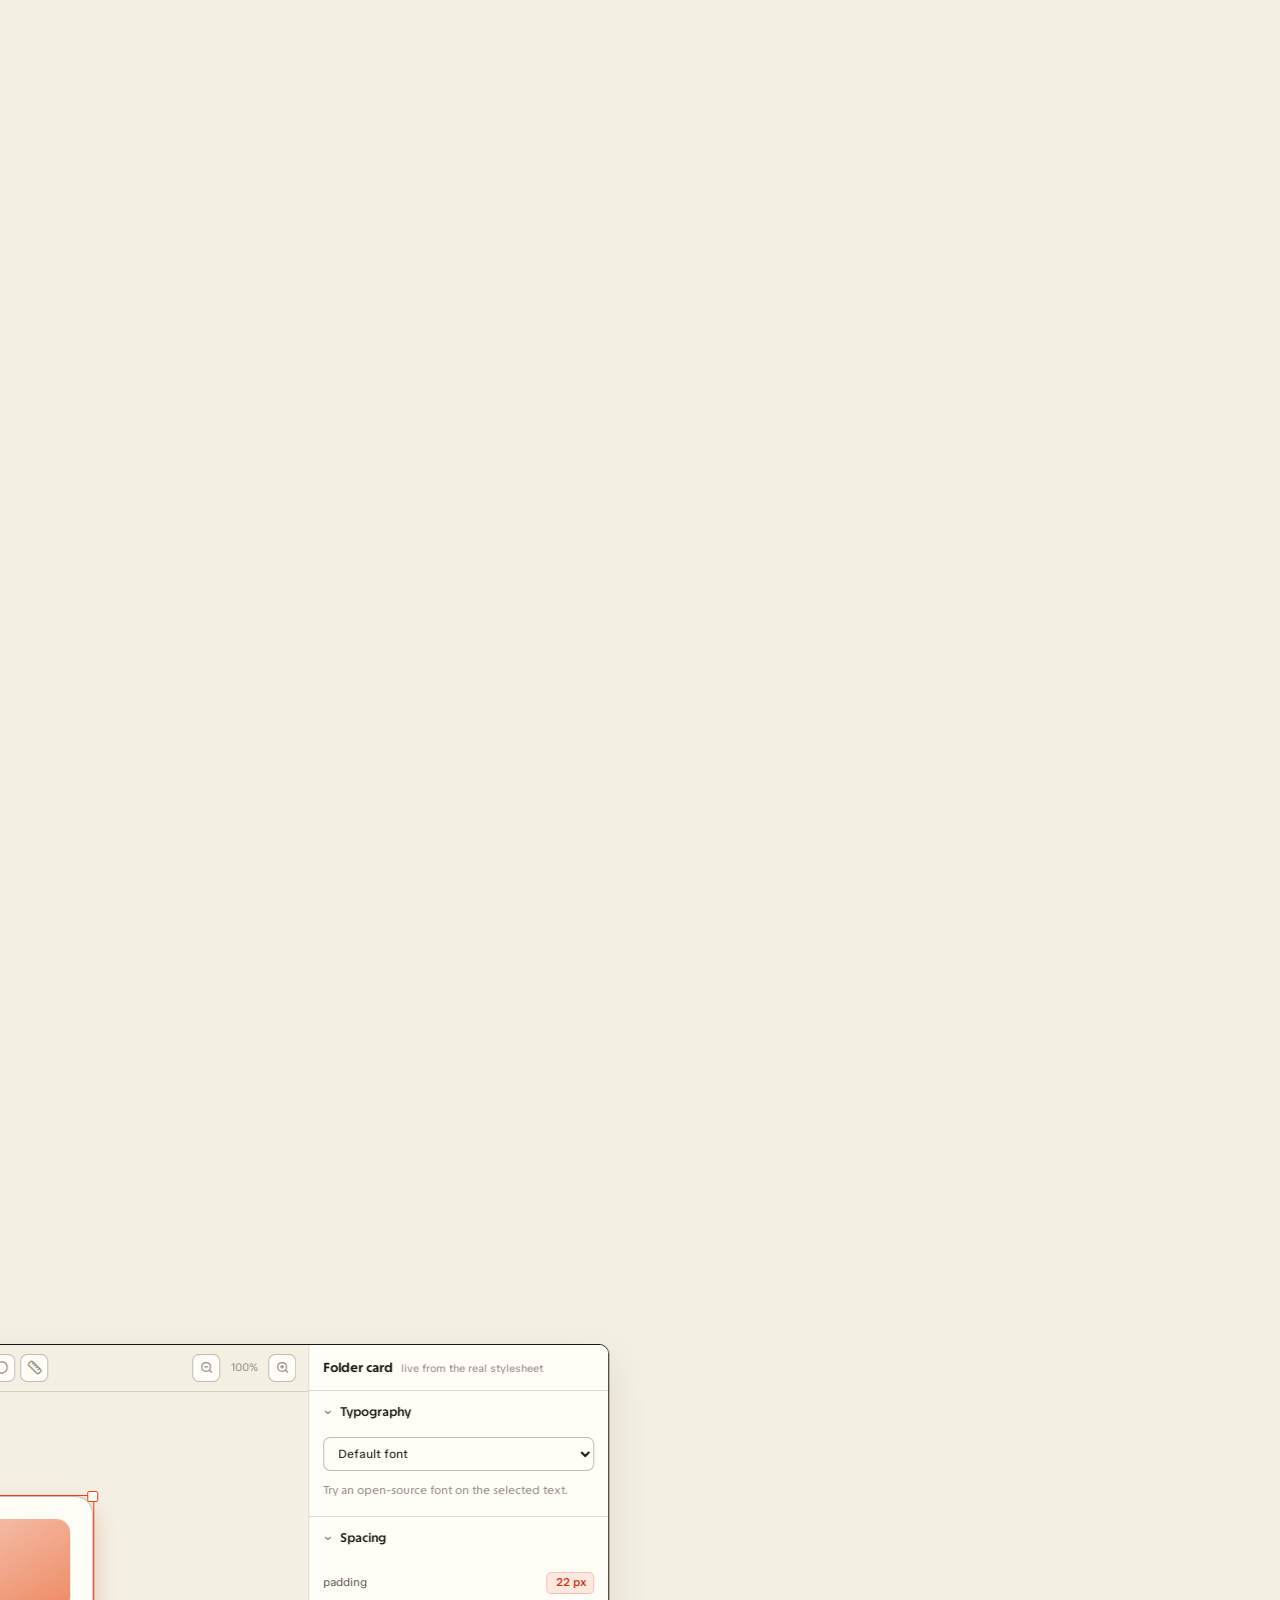
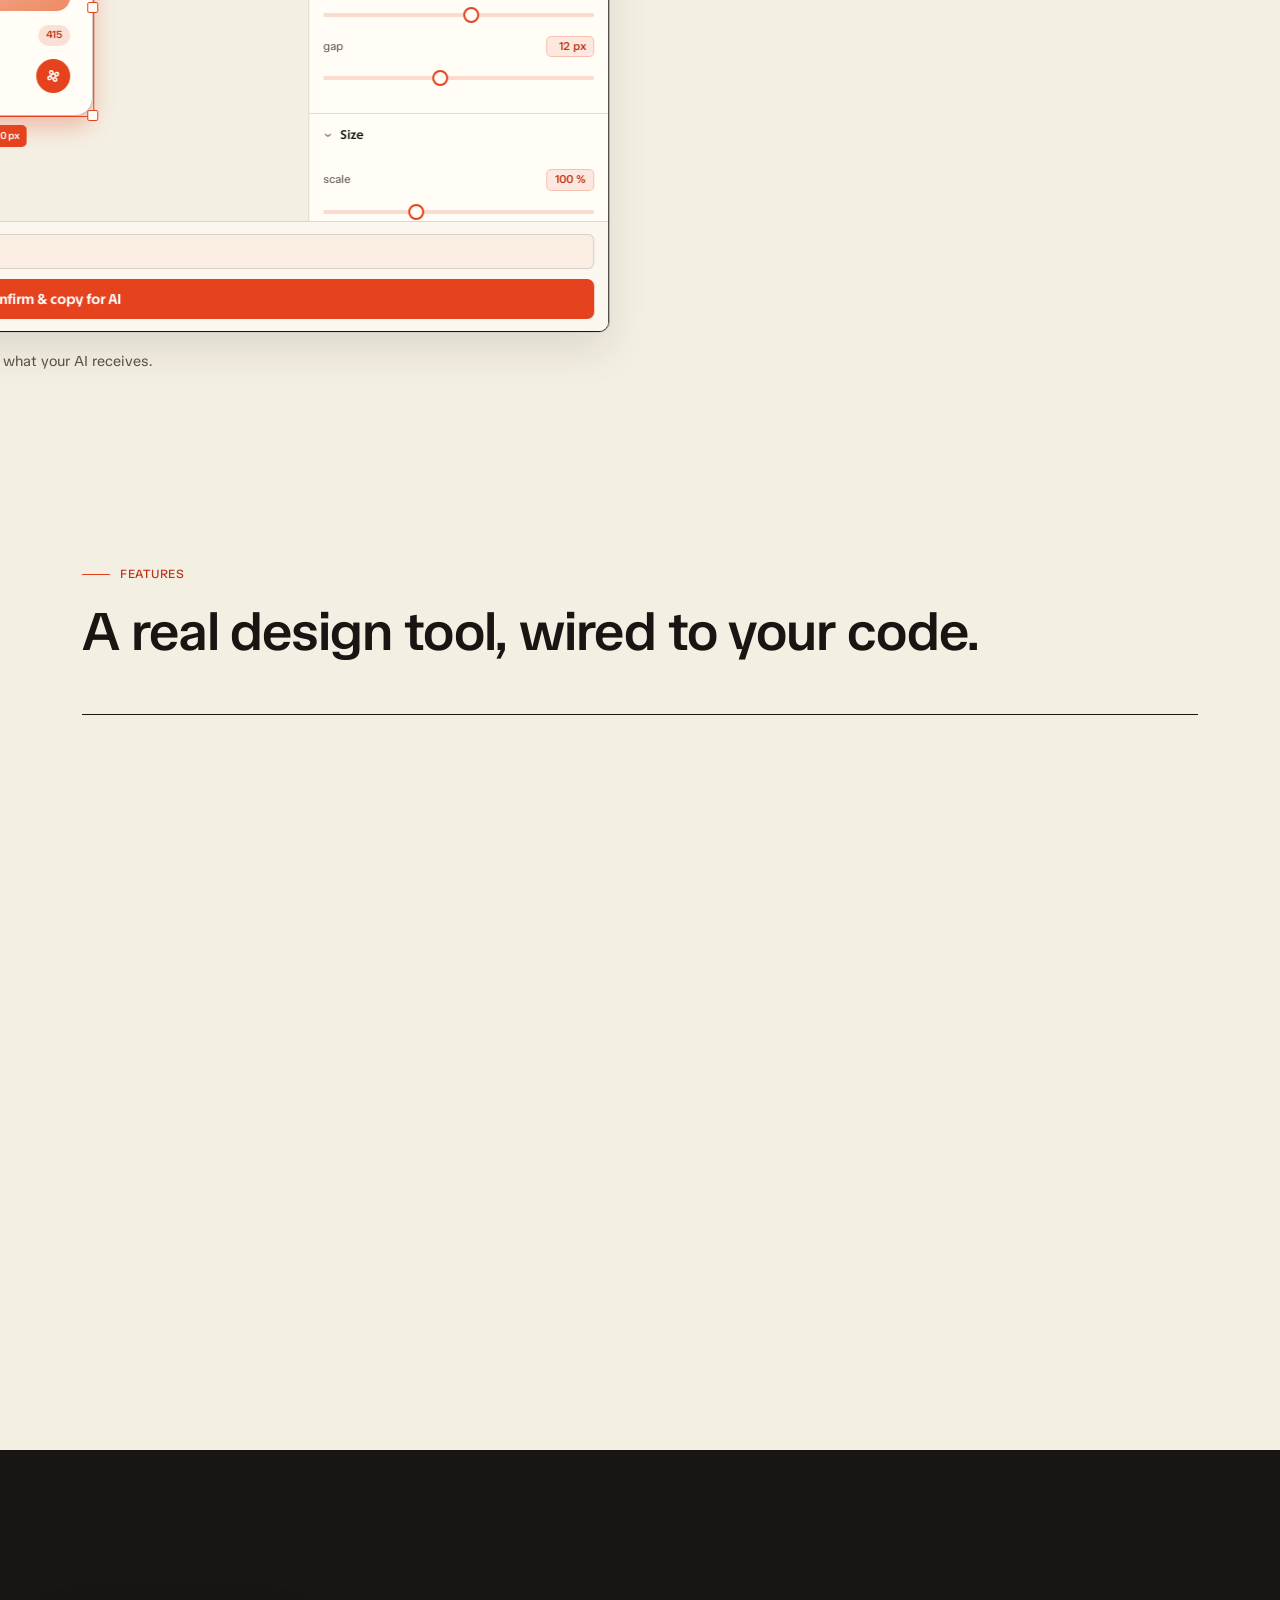
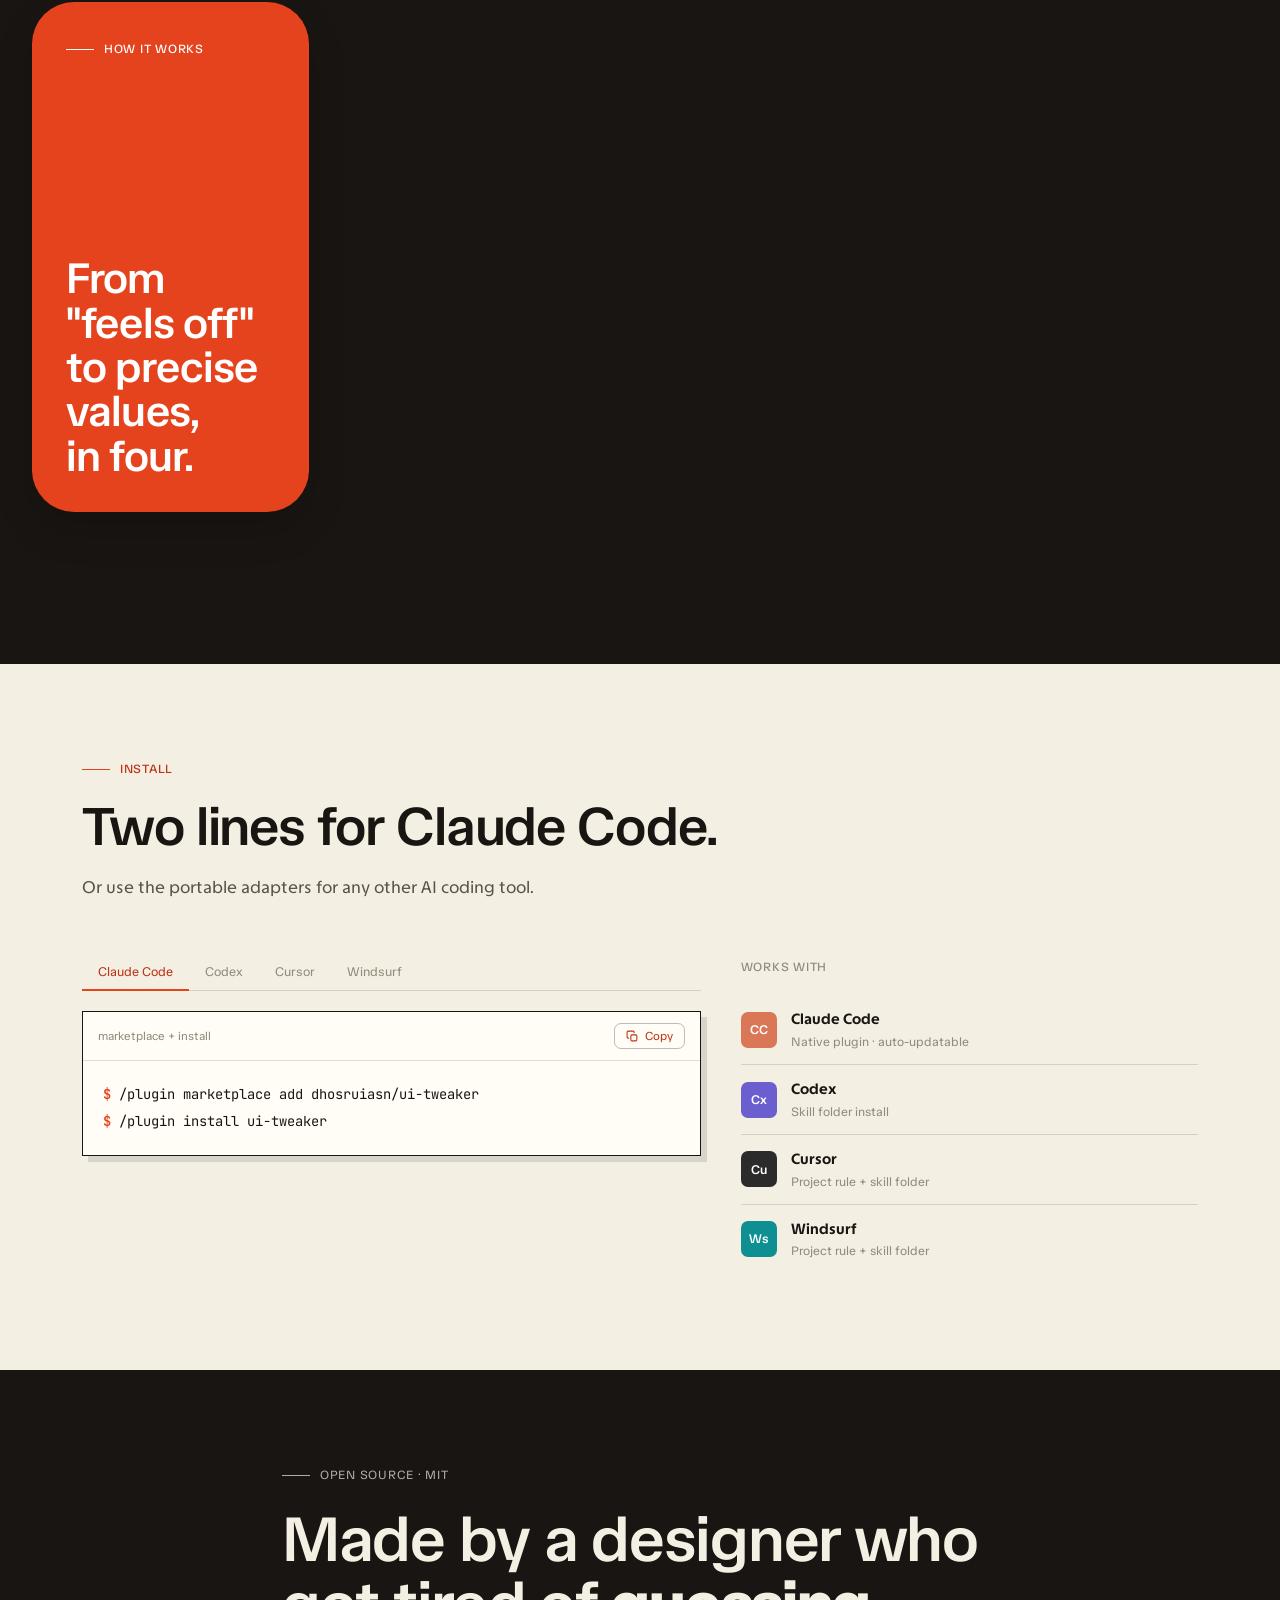
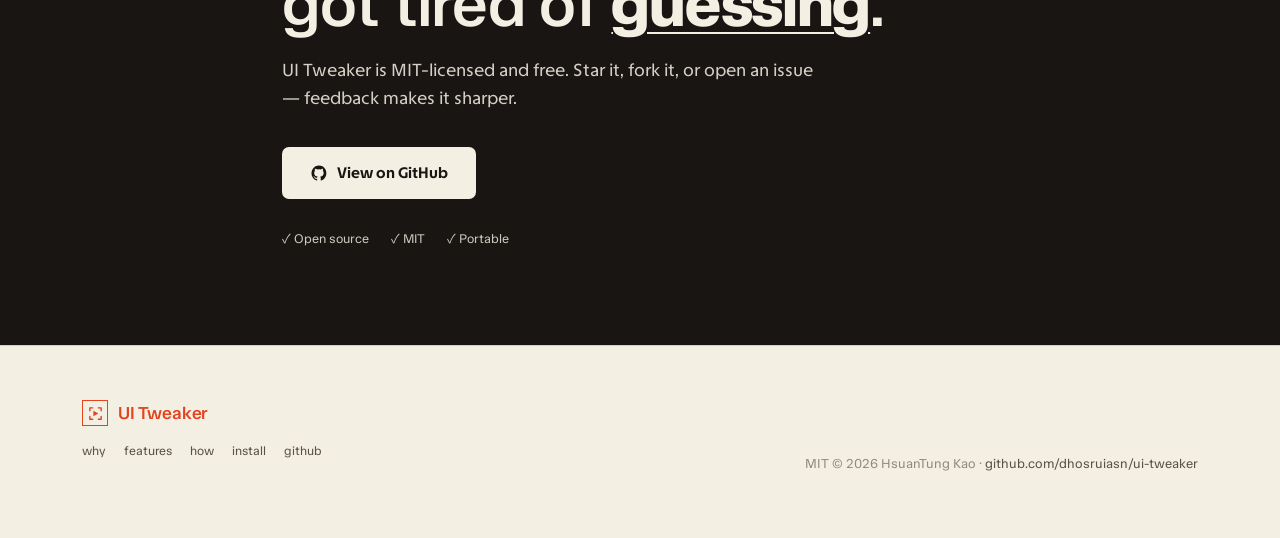
==== commit c6859017: "Improve mobile how fold capture" ====
--- a/docs/index.html
+++ b/docs/index.html
@@ -1253,7 +1253,7 @@
     const mobile=()=>window.matchMedia('(max-width:620px)').matches && !reduced();
     const clamp=n=>Math.max(0,Math.min(1,n));
     const ease=t=>t<.5?2*t*t:1-Math.pow(-2*t+2,2)/2;
-    let ticking=false, fold=0, locked=false, lockY=0, touchY=null;
+    let ticking=false, fold=0, locked=false, lockY=0, touchY=null, releaseReady=false;
     root.classList.add('how-fold-ready');
     function clearEl(el){
       el.style.opacity='';
@@ -1315,8 +1315,15 @@
       }
       if(!locked){
         const top=pinTop();
-        if(rect.top>top+80) fold=0;
-        else if(rect.bottom<window.innerHeight*.35) fold=1;
+        if(rect.top>top+80){
+          fold=0;
+          releaseReady=false;
+        } else if(fold<1&&rect.top<=top+8&&rect.bottom>window.innerHeight*.45){
+          lockToCut();
+        } else if(rect.bottom<window.innerHeight*.35){
+          fold=1;
+          releaseReady=true;
+        }
       }
       if(desktop()){
         const amount=ease(fold);
@@ -1338,6 +1345,7 @@
       lockY=window.scrollY+rect.top-pinTop();
       window.scrollTo(0,lockY);
       locked=true;
+      if(fold<.94) releaseReady=false;
     }
     function shouldCatch(delta){
       if(!desktop()&&!mobile()) return false;
@@ -1348,22 +1356,32 @@
     }
     function consume(delta){
       if(!shouldCatch(delta)) return false;
-      const visuallyOpen=fold>=.94;
-      if(delta>0&&visuallyOpen){
+      const visuallyOpen=ease(fold)>=.995;
+      if(delta>0&&visuallyOpen&&releaseReady){
         fold=1;
         render();
         locked=false;
+        releaseReady=false;
         window.scrollBy(0,Math.min(delta,320));
         return true;
       }
       if((delta>0&&fold>=1)||(delta<0&&fold<=0)){
         locked=false;
+        releaseReady=false;
         window.scrollBy(0,delta>0?Math.min(delta,320):Math.max(delta,-320));
         return true;
       }
       if(!locked) lockToCut();
       else window.scrollTo(0,lockY);
-      fold=clamp(fold+delta/620);
+      if(delta<0) releaseReady=false;
+      const maxDelta=mobile()?96:180;
+      const denom=mobile()?780:620;
+      const limitedDelta=Math.sign(delta)*Math.min(Math.abs(delta),maxDelta);
+      fold=clamp(fold+limitedDelta/denom);
+      if(delta>0&&ease(fold)>=.995){
+        fold=1;
+        releaseReady=true;
+      }
       render();
       return true;
     }
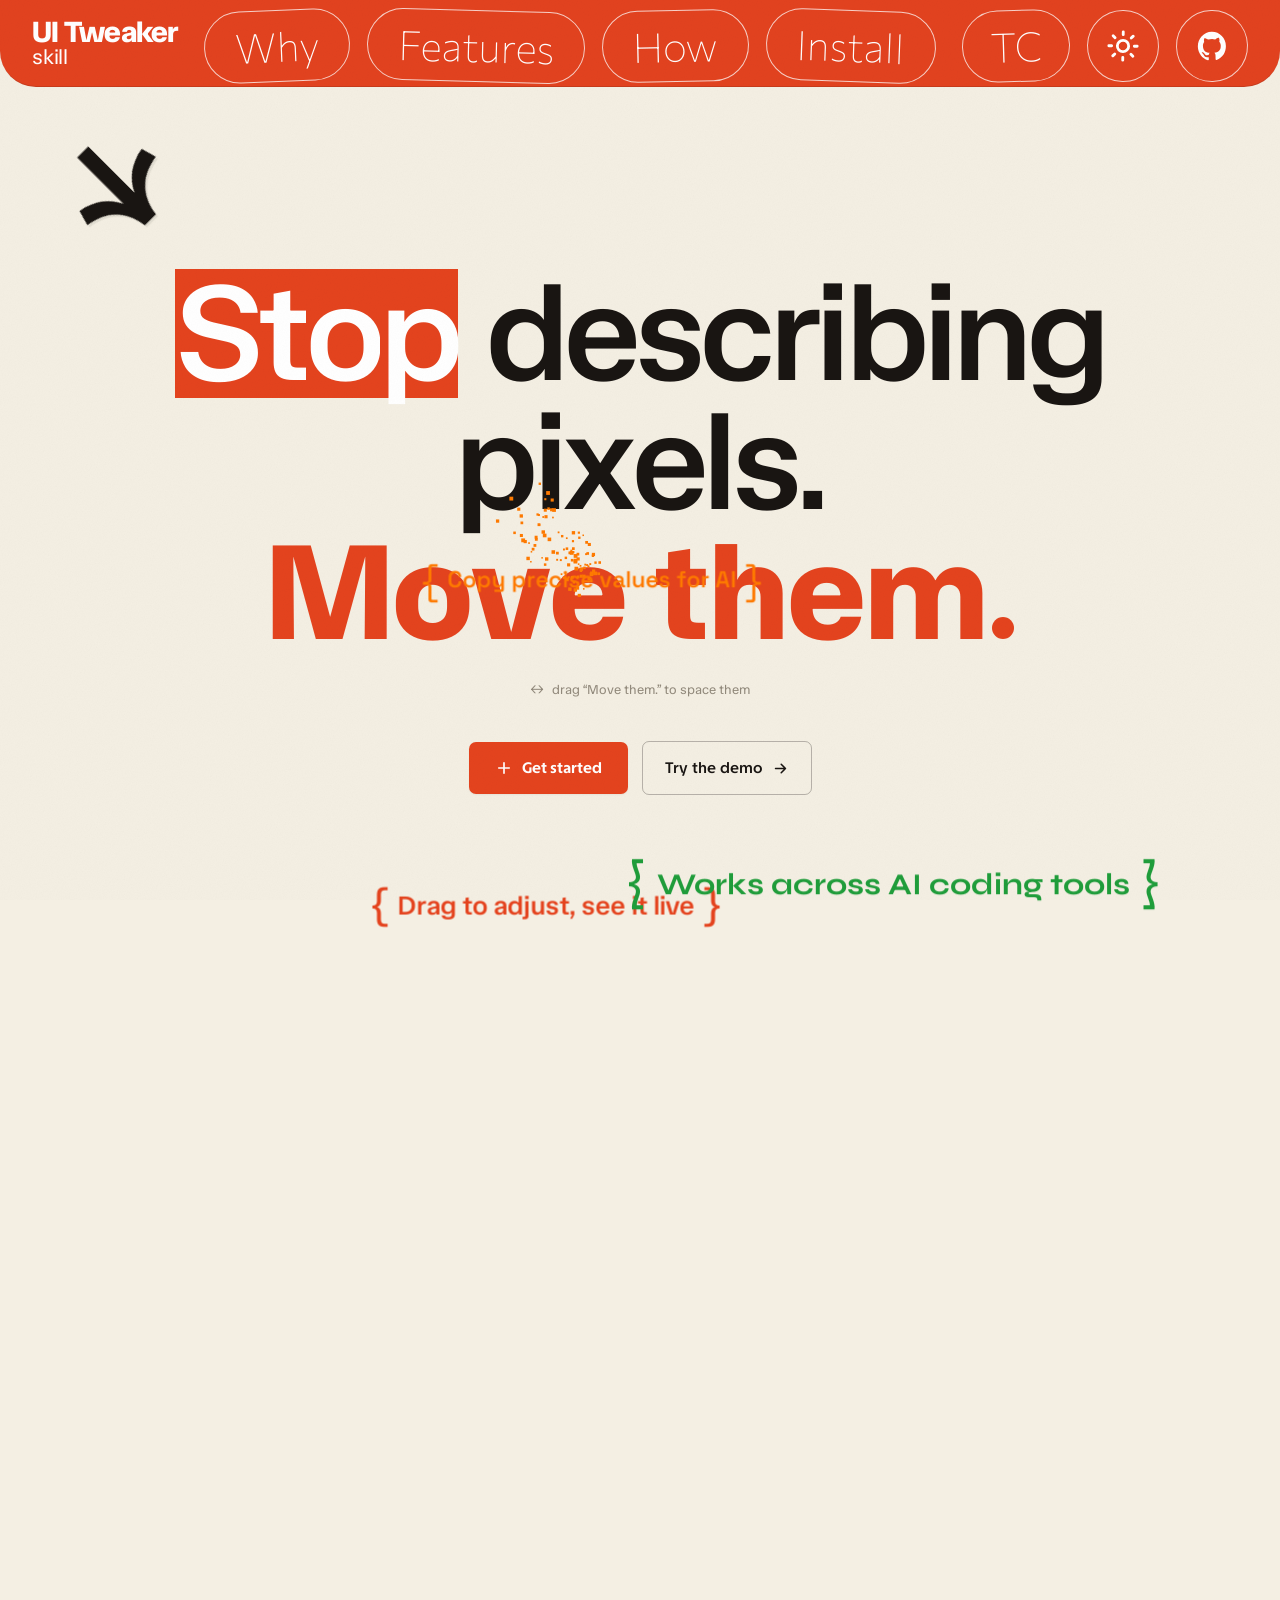
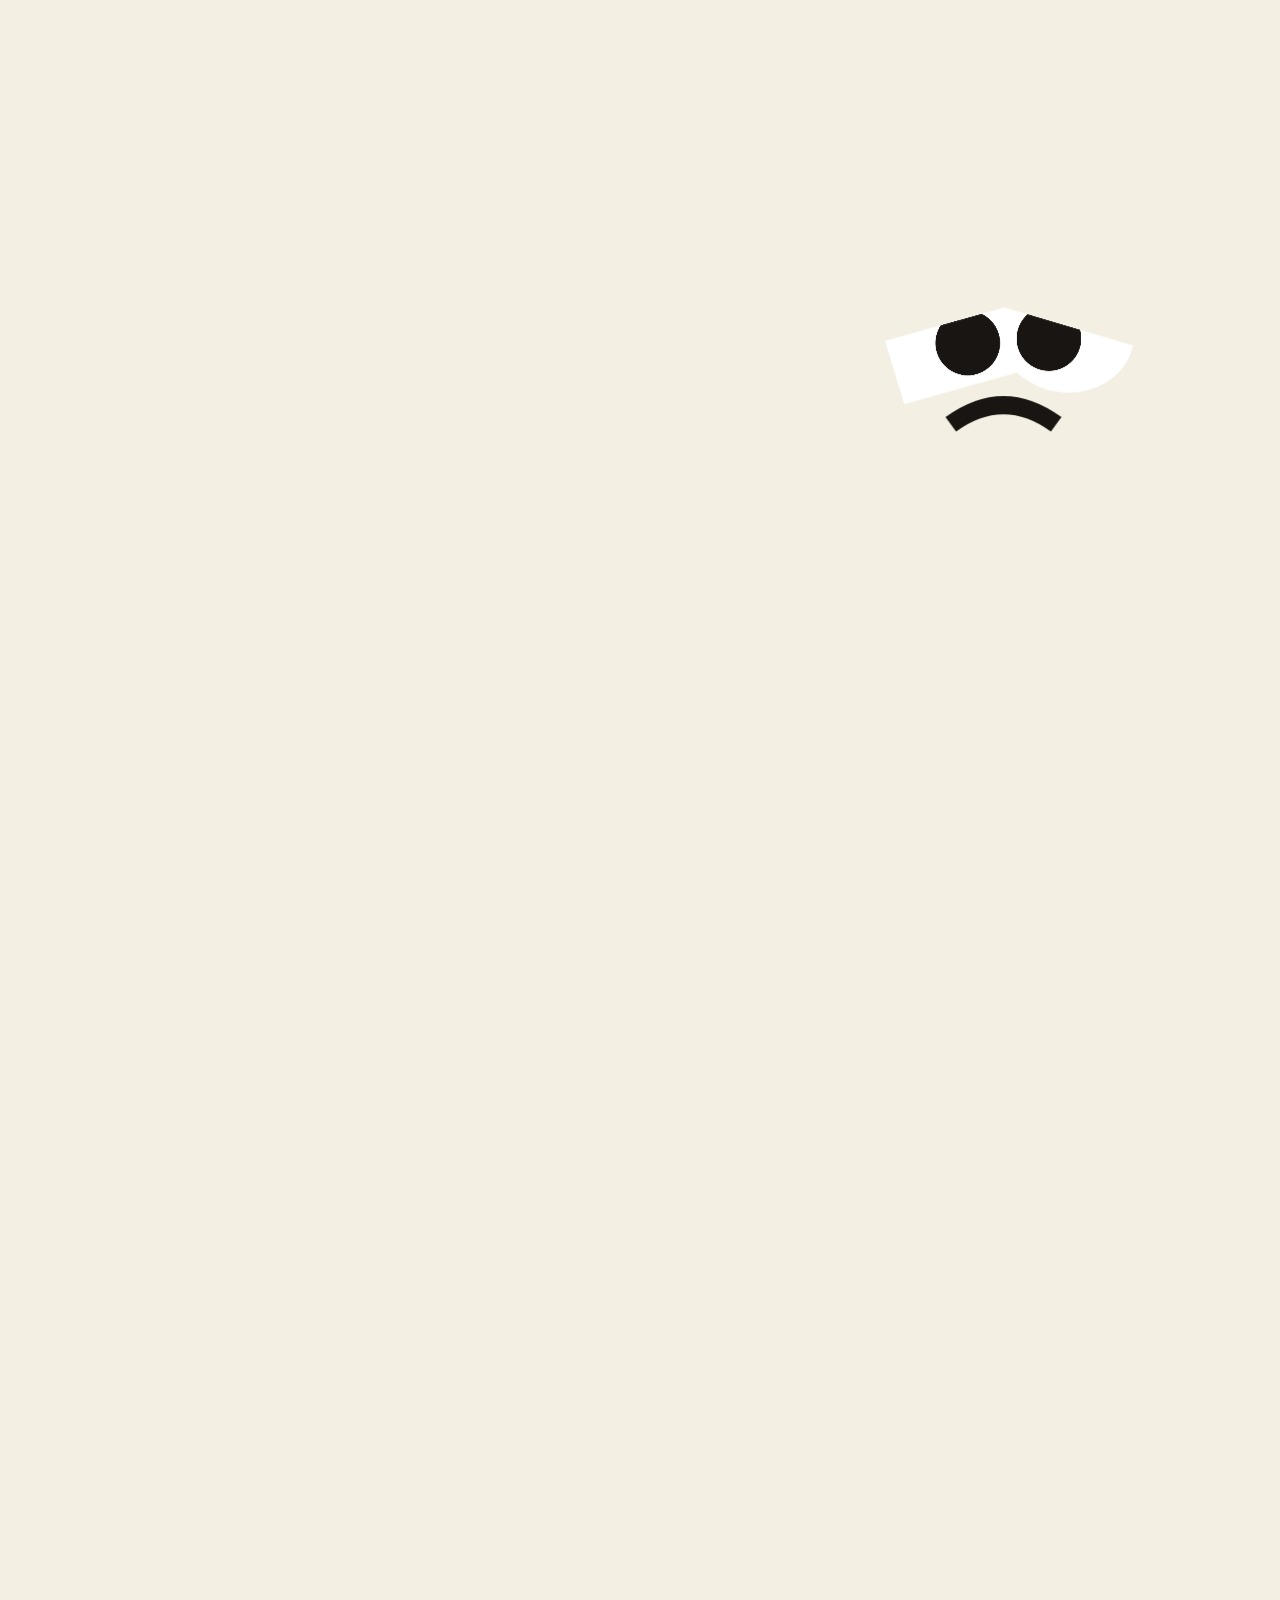
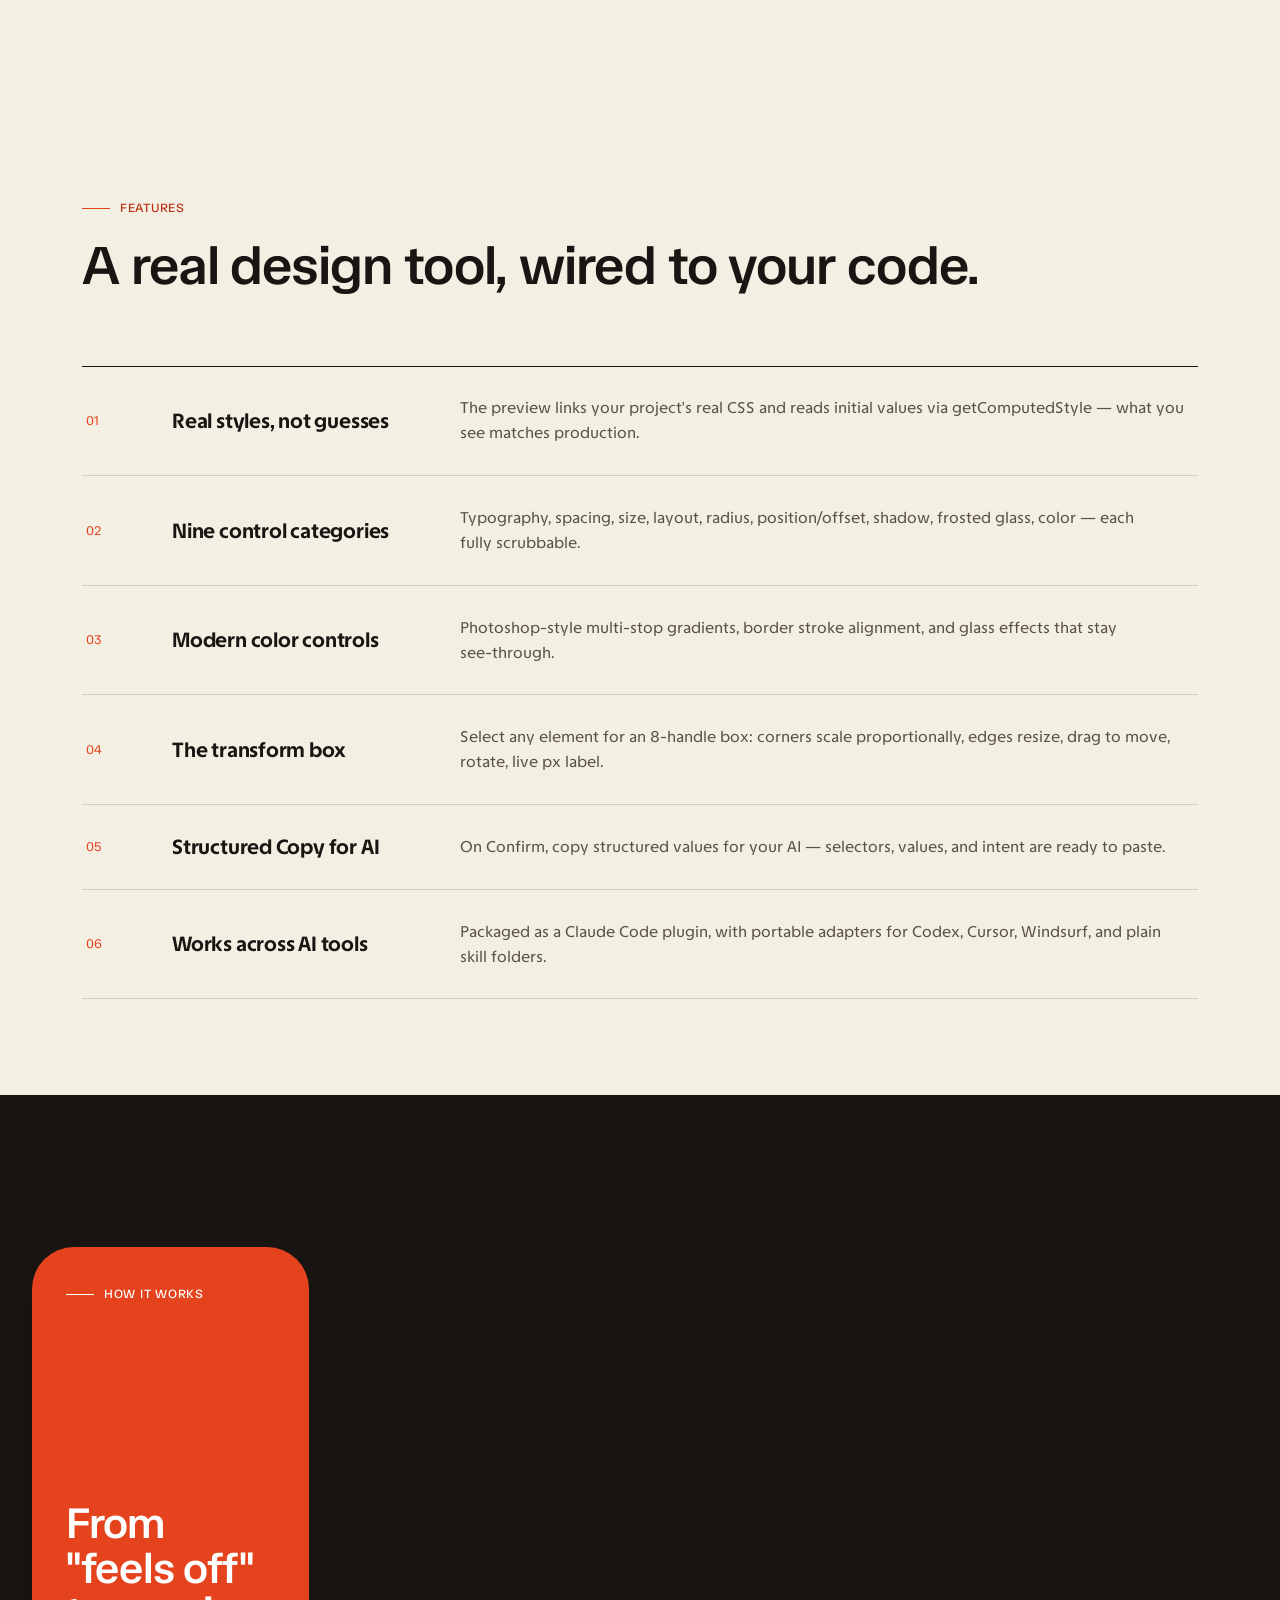
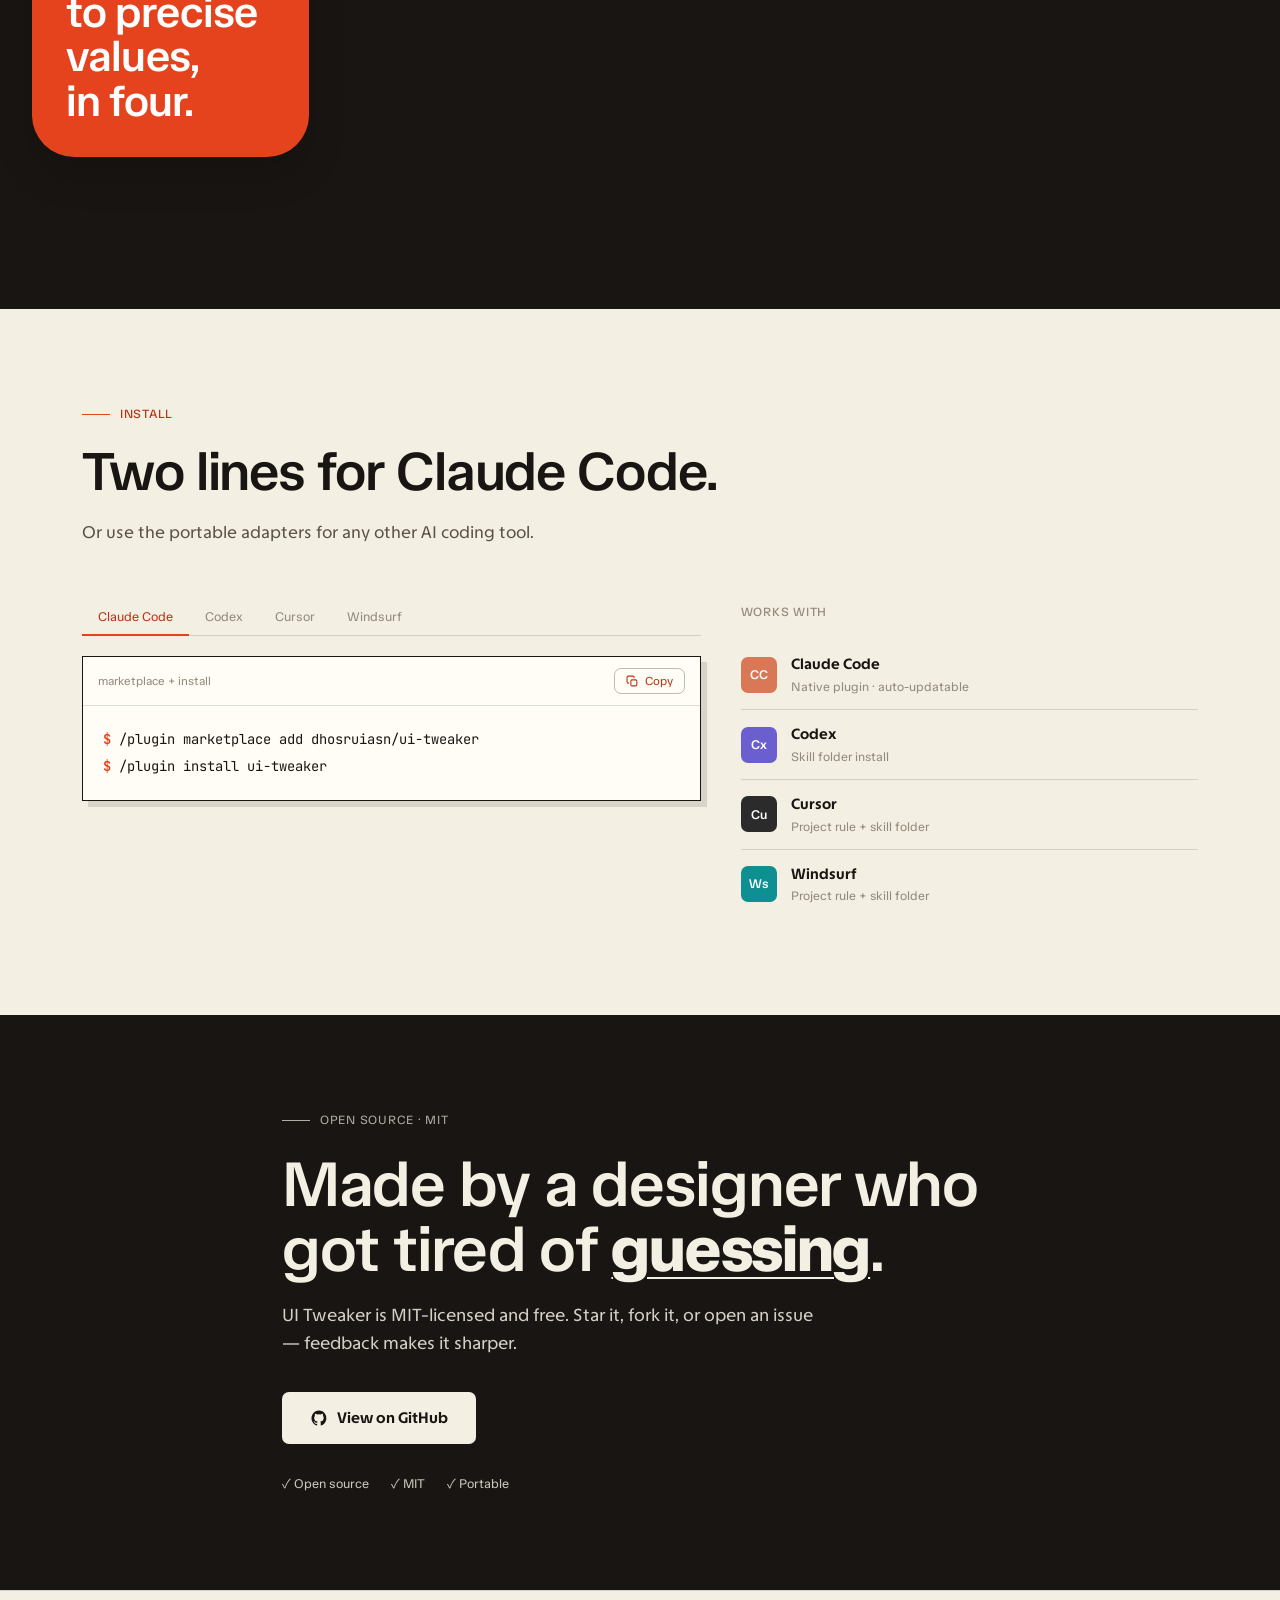
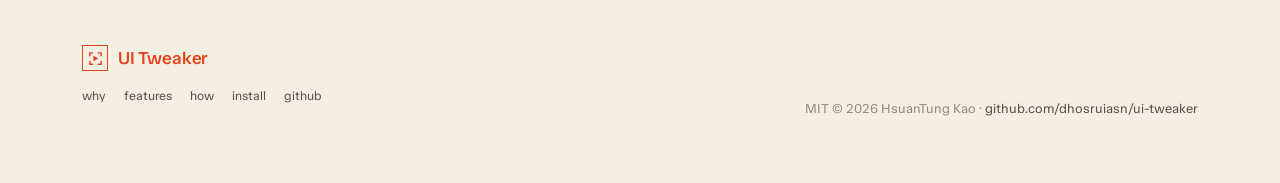
==== commit 7931ed19: "Update UI Tweaker landing page animations" ====
--- a/docs/index.html
+++ b/docs/index.html
@@ -56,6 +56,29 @@
   body::after{content:"";position:fixed;inset:0;pointer-events:none;z-index:120;opacity:var(--grain);mix-blend-mode:multiply;
     background-image:url("data:image/svg+xml,%3Csvg xmlns='http://www.w3.org/2000/svg' width='180' height='180'%3E%3Cfilter id='n'%3E%3CfeTurbulence type='fractalNoise' baseFrequency='.85' numOctaves='2' stitchTiles='stitch'/%3E%3CfeColorMatrix type='saturate' values='0'/%3E%3C/filter%3E%3Crect width='100%25' height='100%25' filter='url(%23n)'/%3E%3C/svg%3E");background-size:180px}
   html[data-theme="dark"] body::after{mix-blend-mode:soft-light}
+  @media(pointer:fine){
+    body.crosshair-ready,
+    body.crosshair-ready a,
+    body.crosshair-ready button,
+    body.crosshair-ready input,
+    body.crosshair-ready select,
+    body.crosshair-ready textarea,
+    body.crosshair-ready [role="button"]{cursor:none!important}
+    .cursor-crosshair{--x:50vw;--y:50vh;position:fixed;inset:0;z-index:140;pointer-events:none;opacity:0;transition:opacity .12s ease;mix-blend-mode:multiply}
+    .cursor-crosshair.on{opacity:1}
+    .cursor-crosshair::before,.cursor-crosshair::after{content:"";position:absolute;background:color-mix(in srgb,var(--ink) 38%,transparent)}
+    .cursor-crosshair::before{left:0;right:0;top:var(--y);height:1px;transform:translateY(-.5px)}
+    .cursor-crosshair::after{top:0;bottom:0;left:var(--x);width:1px;transform:translateX(-.5px)}
+    .cursor-mark{position:absolute;left:var(--x);top:var(--y);width:40px;height:40px;transform:translate(-50%,-50%);display:block}
+    .cursor-mark::before,.cursor-mark::after{content:"";position:absolute;left:50%;top:50%;background:var(--ink);transform:translate(-50%,-50%)}
+    .cursor-mark::before{width:40px;height:3px}
+    .cursor-mark::after{width:3px;height:40px}
+    html[data-theme="dark"] .cursor-crosshair{mix-blend-mode:normal}
+    html[data-theme="dark"] .cursor-crosshair::before,
+    html[data-theme="dark"] .cursor-crosshair::after{background:rgba(242,236,221,.36)}
+    html[data-theme="dark"] .cursor-mark::before,
+    html[data-theme="dark"] .cursor-mark::after{background:var(--ink)}
+  }
   ::selection{background:var(--blue);color:#fff}
   .wrap{max-width:1180px;margin:0 auto;padding:0 32px}
   @media(max-width:600px){.wrap{padding:0 20px}}
@@ -195,7 +218,7 @@
   .wipe-text{position:relative;z-index:1;font-family:var(--display);font-weight:400;font-size:clamp(1.6rem,3.6vw,2.9rem);line-height:1.32;max-width:1000px;text-align:center;opacity:0;will-change:transform,opacity}
   .wipe-text em{font-style:normal;font-weight:700;color:#f8ff6b;font-size:calc(1em + 15pt);text-decoration:underline;text-decoration-thickness:2px;text-underline-offset:6px}
   .wipe-tools{position:absolute;inset:0;z-index:0;pointer-events:none;overflow:hidden;will-change:transform}
-  .wipe-tool{--tool-x:50%;--tool-y:50%;--tool-r:0deg;--tool-start-r:0deg;--tool-rebound:-42px;position:absolute;left:var(--tool-x);top:var(--tool-y);display:flex;align-items:center;justify-content:center;color:#fff;background:rgba(255,255,255,.10);border:1.4px solid rgba(255,255,255,.72);box-shadow:0 10px 26px rgba(80,20,6,.16);backdrop-filter:blur(2px);opacity:0;transform:translate3d(-50%,-50%,0) translateY(-30vh) rotate(var(--tool-start-r));will-change:transform,opacity;pointer-events:auto;cursor:grab;touch-action:none}
+  .wipe-tool{--tool-x:50%;--tool-y:50%;--tool-r:0deg;--tool-start-r:0deg;--tool-rebound:-42px;position:absolute;left:var(--tool-x);top:var(--tool-y);display:flex;align-items:center;justify-content:center;color:#fff;background:rgba(255,255,255,.10);border:1.4px solid rgba(255,255,255,.72);box-shadow:0 10px 26px rgba(80,20,6,.16);opacity:0;transform:translate3d(-50%,-50%,0) translateY(-30vh) rotate(var(--tool-start-r));will-change:transform,opacity;pointer-events:auto;cursor:grab;touch-action:none}
   .wipe-tool.dragging{cursor:grabbing;z-index:4}
   .wipe-tool.tool-settled{opacity:1;transform:translate3d(-50%,-50%,0) rotate(var(--tool-r))}
   .wipe-panel.tools-in .wipe-tool{animation:wipe-tool-drop var(--tool-d,1.08s) linear var(--tool-delay,0s) both}
@@ -232,6 +255,38 @@
     .wipe-text{opacity:1!important;transform:none!important}
   }
   .hero .title,.hero .hero-cta,.hero-notes{will-change:transform,opacity}
+  /* ===== page-load entrance: hero content rises from the horizon, the pointer drops in =====
+     CSS animations outrank the inline transforms the scroll-scrub frame() writes at rest, so they
+     play cleanly on load and hand back to the original position once finished (no JS changes). */
+  @keyframes hero-rise{
+    0%{opacity:0;transform:translate3d(0,76px,0)}
+    100%{opacity:1;transform:translate3d(0,0,0)}
+  }
+  /* mask-rise: each visual line slides up THROUGH a fixed mask, with a motion-blur trail. The mask is a
+     static clip-path on each .word (NOT overflow:hidden — that retargets an inline-block's baseline and
+     makes the line jump ~27px when removed). Driven by the JS below, which wraps every word's letters in a
+     riser <span>, staggers lines top→bottom, then UNWRAPS after landing — the same .ch nodes are reused,
+     so the scatter/scrub logic that holds references to them keeps working. */
+  @keyframes line-rise{
+    0%{transform:translateY(125%);filter:blur(7px)}
+    55%{filter:blur(0)}
+    100%{transform:translateY(0);filter:blur(0)}
+  }
+  @keyframes hero-pointer-drop{
+    0%{opacity:0;transform:translate3d(0,-122vh,0) rotate(-45deg)}
+    58%{opacity:1;transform:translate3d(0,4.5vh,0) rotate(-45deg)}
+    74%{transform:translate3d(0,-2vh,0) rotate(-45deg)}
+    88%{transform:translate3d(0,.9vh,0) rotate(-45deg)}
+    100%{opacity:1;transform:translate3d(0,0,0) rotate(-45deg)}
+  }
+  /* fill:backwards (NOT both) — forwards would lock the entrance transform and block the scroll scatter */
+  .hero .scrub-readout{animation:hero-rise .92s cubic-bezier(.16,.84,.3,1) backwards;animation-delay:.3s}
+  .hero .hero-cta{animation:hero-rise .92s cubic-bezier(.16,.84,.3,1) backwards;animation-delay:.42s}
+  .hero .hero-notes{animation:hero-rise 1s cubic-bezier(.16,.84,.3,1) backwards;animation-delay:.54s}
+  .hero-pointer{animation:hero-pointer-drop 1.18s cubic-bezier(.5,.02,.42,1) backwards;animation-delay:.62s}
+  @media(prefers-reduced-motion:reduce){
+    .hero .scrub-readout,.hero .hero-cta,.hero .hero-notes,.hero-note,.hero-pointer{animation:none}
+  }
   .hero-pointer{position:absolute;left:5.4vw;top:5vh;z-index:2;width:clamp(86px,8vw,142px);height:auto;color:var(--ink);transform:rotate(-45deg);transform-origin:50% 55%;pointer-events:auto;cursor:pointer;filter:drop-shadow(0 3px 0 rgba(25,21,18,.08))}
   .hero-pointer svg{display:block;width:100%;height:auto;transform-origin:50% 55%}
   .hero-pointer.spin svg{animation:hero-pointer-spin 4.32s cubic-bezier(.45,0,.2,1)}
@@ -260,14 +315,24 @@
   /* floating bracket annotations */
   .hero-notes{position:absolute;inset:0;pointer-events:none;overflow:hidden}
   .note-fx{position:absolute;left:0;top:0;pointer-events:none;z-index:0}   /* particle burst layer (behind the bracket notes) */
-  .hero-note{position:absolute;left:0;top:0;display:inline-flex;align-items:center;gap:9px;font-family:var(--mono);font-weight:600;font-size:1.25rem;line-height:1;color:var(--blue-deep);white-space:nowrap;will-change:transform}
+  .hero-note{position:absolute;left:0;top:0;display:inline-flex;align-items:center;gap:9px;font-family:var(--mono);font-weight:600;font-size:1.25rem;line-height:1;color:var(--blue-deep);white-space:nowrap;will-change:transform;opacity:0;transition:opacity .18s ease}
+  .hero-notes.notes-ready .hero-note{opacity:1}
   .hero-note::before{content:"{";font-size:1.7em;font-weight:400}
   .hero-note::after{content:"}";font-size:1.7em;font-weight:400}
+  /* mobile ambient drift for the { } notes. Desktop drives .hero-note via inline transform (DVD bounce);
+     that JS doesn't run under 981px, so the mobile rule can safely drop its `transform:none` guard and let
+     this animation own the transform instead. */
+  @keyframes note-float{
+    0%,100%{transform:translateY(0) rotate(-1.2deg)}
+    50%{transform:translateY(-7px) rotate(1.4deg)}
+  }
   @media(max-width:980px){
     .hero-stage{height:auto}
     .hero{position:static;height:auto;min-height:auto;padding:64px 0 46px;overflow:visible}
     .hero-notes{position:static;display:flex;flex-wrap:wrap;justify-content:center;gap:14px;margin-top:32px;overflow:visible}
-    .hero-note{position:relative;left:auto;top:auto;transform:none!important;font-size:1rem}
+    .hero-note{position:relative;left:auto;top:auto;font-size:1rem;animation:note-float 4.2s ease-in-out infinite;will-change:transform}
+    .hero-note.n2{animation-duration:4.8s;animation-delay:-1.4s}
+    .hero-note.n3{animation-duration:5.4s;animation-delay:-2.6s}
     .hero-pointer{display:none}
     .hero-reveal{position:static;opacity:1!important;transform:none!important;pointer-events:auto;padding:30px 20px 4px}
     .title .ch.seed-source-dot{width:auto;height:auto;margin-left:0;background:transparent;color:inherit;line-height:inherit;vertical-align:baseline;overflow:visible}
@@ -299,6 +364,50 @@
   .head p{color:var(--ink-soft);font-size:1.08rem;max-width:620px}
   html[data-lang="zh"] .head h2{word-break:keep-all}   /* wide: one line; narrow: break only at the <wbr> after the comma (clean, not mid-phrase) */
   #why .head p{max-width:920px}   /* wide enough that each sentence fits one line on desktop → 2 lines */
+  /* ===== #why pinned headline: slogan lines fill in (light→ink), one per scroll; head rises as the red curtain recedes ===== */
+  #why{padding-top:0;margin-top:-100vh;position:relative;z-index:4}
+  .why-head-stage{position:relative;height:300vh}
+  .why-head-pin{position:sticky;top:var(--nav-h);height:calc(100vh - var(--nav-h));display:flex;align-items:center}
+  .why-head-pin .head{margin:0;will-change:transform}
+  .head .why-title{font-family:var(--display);font-weight:800;text-transform:uppercase;line-height:.9;letter-spacing:-.02em;font-size:clamp(2.6rem,7.2vw,6.4rem);display:flex;flex-direction:column;margin-bottom:26px}
+  .why-line{--fill:0;display:block;width:max-content;max-width:100%}
+  .why-line>span{-webkit-background-clip:text;background-clip:text;color:transparent;
+    background-image:linear-gradient(90deg,var(--ink) 0,var(--ink) calc(var(--fill)*100%),color-mix(in srgb,var(--ink) 16%,transparent) calc(var(--fill)*100%),color-mix(in srgb,var(--ink) 16%,transparent) 100%)}
+  html[data-lang="zh"] .head .why-title{text-transform:none;letter-spacing:.04em;line-height:1.14;word-break:keep-all}
+  .why-demo-stage{position:relative;height:220vh;margin-top:0}
+  .why-demo-pin{position:sticky;top:calc(var(--nav-h) + 24px);padding-bottom:40px}
+  .why-demo{transform-origin:50% 50%;will-change:clip-path,opacity,filter}
+  .why-demo-pin .studio-note{opacity:0;transform:translate3d(0,42px,0);filter:blur(3px);will-change:transform,opacity,filter}
+  /* #why face — eyes from the user-supplied SVG (white shape + clipped black pupils that track the cursor) + a downward arc mouth with its own sway */
+  .why-face{position:absolute;top:21%;right:4%;width:clamp(180px,18vw,290px);pointer-events:none;z-index:2;opacity:0;scale:1.3;transform-origin:right center}   /* whole face scaled +30%, anchored right, moved into the green box (lower-right) */
+  .wf-group{display:flex;flex-direction:column;align-items:center;transform-origin:50% 50%;animation:wf-sway 3s ease-in-out infinite}
+  .wf-eyes{width:100%;height:auto;overflow:visible;margin-top:5px}   /* eyes nudged down 5px */
+  .wf-white{fill:#fff}
+  .wf-pupil{fill:var(--ink);will-change:transform}
+  html[data-theme="dark"] .wf-pupil{fill:#04a3fe}
+  .wf-mouth{--mouth-y:0%;position:relative;top:0;width:40%;margin-top:clamp(-40px,-3.4vw,-24px);overflow:visible;transform-origin:50% 18%;transform-box:fill-box;will-change:transform;animation:wf-mouth-sway 4.8s ease-in-out infinite}
+  .wf-mouth path{stroke:var(--ink)}
+  @keyframes wf-sway{0%,100%{transform:rotate(-9deg)}50%{transform:rotate(9deg)}}
+  @keyframes wf-mouth-sway{
+    0%,100%{transform:translate3d(-8%,calc(var(--mouth-y) + 1%),0) rotate(11deg)}
+    45%{transform:translate3d(7%,calc(var(--mouth-y) - 3%),0) rotate(-13deg)}
+    68%{transform:translate3d(2%,calc(var(--mouth-y) + 2%),0) rotate(-4deg)}
+  }
+  /* face DROPS in from above once the #why head has settled (class added by #why frame()) */
+  .why-face.wf-drop{animation:wf-drop .85s cubic-bezier(.3,.72,.4,1) both}
+  @keyframes wf-drop{0%{opacity:0;transform:translateY(-150%)}58%{opacity:1;transform:translateY(7%)}80%{transform:translateY(-3%)}100%{opacity:1;transform:translateY(0)}}
+  @media(prefers-reduced-motion:reduce){.wf-group,.wf-mouth{animation:none}}
+  @media(max-width:980px){.why-face{display:none}}
+  @media(max-width:980px){
+    #why{margin-top:0;padding-top:64px;z-index:auto}   /* drop the desktop-only -100vh wipe-handoff overlap so #why doesn't slam into the hero */
+    .why-head-stage{height:auto}
+    .why-head-pin{position:static;height:auto;display:block}
+    .why-demo-stage{height:auto;margin-top:clamp(44px,10vw,72px)}
+    .why-demo-pin{position:static;padding-bottom:0}
+    .why-demo-pin .studio-note{opacity:1!important;transform:none!important;filter:none!important;margin-top:28px}
+    .head .why-title{font-size:clamp(2rem,9vw,3.2rem)}
+    .why-line{--fill:1}
+  }
 
   /* ===== features = spec sheet ===== */
   .spec{border-top:1px solid var(--ink)}
@@ -307,11 +416,40 @@
   .spec-row .idx{font-family:var(--mono);font-size:.8rem;color:var(--blue)}
   .spec-row h3{font-family:var(--sans);font-size:1.32rem;font-weight:700;letter-spacing:-.01em;line-height:1.15}
   .spec-row p{color:var(--ink-soft);font-size:1rem}
+  #features .head.reveal,#features .spec-row.reveal{opacity:1;transform:none;transition:none}
+  #features .head{overflow:hidden}
+  #features .head .kicker,#features .head h2{opacity:0;transform:translate3d(0,42px,0);filter:blur(4px);will-change:transform,opacity,filter}
+  #features .head .kicker::before{transform:scaleX(0);transform-origin:left center;transition:transform .62s cubic-bezier(.2,.8,.2,1)}
+  #features .spec{border-top:0;position:relative}
+  #features .spec::before{content:"";position:absolute;left:0;right:0;top:0;height:1px;background:var(--ink);transform:scaleX(0);transform-origin:left center}
+  #features .spec-row{--row:0;position:relative;overflow:hidden;border-bottom:0}
+  #features .spec-row:nth-child(2){--row:1}
+  #features .spec-row:nth-child(3){--row:2}
+  #features .spec-row:nth-child(4){--row:3}
+  #features .spec-row:nth-child(5){--row:4}
+  #features .spec-row:nth-child(6){--row:5}
+  #features .spec-row::after{content:"";position:absolute;left:0;right:0;bottom:0;height:1px;background:var(--border);transform:scaleX(0);transform-origin:left center}
+  #features .spec-row .idx,#features .spec-row h3,#features .spec-row p{opacity:0;transform:translate3d(0,34px,0);filter:blur(4px);will-change:transform,opacity,filter}
+  #features.features-in .head .kicker::before,#features.features-in .spec::before,#features.features-in .spec-row::after{transform:scaleX(1)}
+  #features.features-in .head .kicker,#features.features-in .head h2,#features.features-in .spec-row .idx,#features.features-in .spec-row h3,#features.features-in .spec-row p{opacity:1;transform:none;filter:none}
+  #features.features-in .spec::before{transition:transform .78s cubic-bezier(.2,.8,.2,1)}
+  #features.features-in .spec-row::after{transition:transform .76s cubic-bezier(.2,.8,.2,1);transition-delay:calc(.1s + var(--row)*.13s)}
+  #features.features-in .head .kicker{transition:opacity .64s cubic-bezier(.2,.8,.2,1) .42s,transform .64s cubic-bezier(.2,.8,.2,1) .42s,filter .64s ease .42s}
+  #features.features-in .head h2{transition:opacity .72s cubic-bezier(.2,.8,.2,1) .56s,transform .72s cubic-bezier(.2,.8,.2,1) .56s,filter .72s ease .56s}
+  #features.features-in .spec-row .idx{transition:opacity .62s cubic-bezier(.2,.8,.2,1),transform .62s cubic-bezier(.2,.8,.2,1),filter .62s ease;transition-delay:calc(.58s + var(--row)*.13s)}
+  #features.features-in .spec-row h3{transition:opacity .68s cubic-bezier(.2,.8,.2,1),transform .68s cubic-bezier(.2,.8,.2,1),filter .68s ease;transition-delay:calc(.64s + var(--row)*.13s)}
+  #features.features-in .spec-row p{transition:opacity .72s cubic-bezier(.2,.8,.2,1),transform .72s cubic-bezier(.2,.8,.2,1),filter .72s ease;transition-delay:calc(.72s + var(--row)*.13s)}
+  @media(prefers-reduced-motion:reduce){
+    #features .head .kicker,#features .head h2,#features .spec-row .idx,#features .spec-row h3,#features .spec-row p{opacity:1;transform:none;filter:none;transition:none}
+    #features .head .kicker::before,#features .spec::before,#features .spec-row::after{transform:scaleX(1);transition:none}
+  }
   @media(max-width:760px){.spec-row{grid-template-columns:42px 1fr;gap:6px 16px}.spec-row p{grid-column:2}}
 
   /* ===== how = process tile board ===== */
   #how{background:var(--ink);color:var(--bg);overflow:hidden;scroll-margin-top:-10px}
   html.how-cut-active #how::before{content:"";position:fixed;left:0;right:0;top:calc(var(--nav-h) - 42px);z-index:55;height:42px;background:var(--ink);pointer-events:none}
+  html[data-theme="dark"] #how{background:#e8e8e4;color:#16130f}
+  html[data-theme="dark"].how-cut-active #how::before{background:#e8e8e4}
   #how .wrap{max-width:1380px}
   #how.how-fold-ready .step.reveal{opacity:1;transform:none;transition:none}
   .steps{display:grid;grid-template-columns:1.18fr repeat(4,minmax(0,1fr));grid-template-rows:1fr 1fr;gap:0;align-items:stretch;margin-top:0;padding:0;border:0;background:transparent;overflow:visible}
@@ -478,14 +616,17 @@
   .folder-card{width:208px;box-sizing:border-box;background:var(--card-solid);border:1px solid var(--border-strong);display:flex;flex-direction:column;transition:border-radius .08s,padding .08s,box-shadow .08s,gap .08s}
   .folder-card .fc-thumb{height:92px;border-radius:14px;background:linear-gradient(150deg,#f6cdbd,#ef8a63);position:relative;overflow:hidden;flex:none}
   .folder-card .fc-thumb::after{content:"";position:absolute;left:14px;bottom:-22px;width:84px;height:84px;border-radius:50%;background:radial-gradient(circle at 38% 34%,rgba(255,255,255,.6),transparent 60%)}
+  .folder-card .fc-body,.folder-card .fc-footer{display:flex;transition:border-radius .08s,padding .08s,box-shadow .08s,gap .08s}
+  .folder-card .fc-body{flex-direction:column}
+  .folder-card .fc-footer{justify-content:flex-end}
   .folder-card .fc-row{display:flex;align-items:center;justify-content:space-between;gap:8px}
   .folder-card .fc-title{font-family:var(--sans);font-weight:700;font-size:.96rem;color:var(--ink)}
   .folder-card .fc-badge{font-family:var(--mono);font-size:.66rem;font-weight:600;color:var(--blue-deep);background:color-mix(in srgb,var(--blue) 15%,transparent);padding:2px 8px;border-radius:var(--radius-pill)}
   .folder-card .fc-icon{width:34px;height:34px;border-radius:50%;display:grid;place-items:center;background:var(--blue);color:#fff;align-self:flex-end}
   .folder-card .fc-icon svg{width:18px;height:18px}
   /* click-to-select affordances in the preview */
-  .folder-card,.folder-card .fc-thumb,.folder-card .fc-title,.folder-card .fc-badge,.folder-card .fc-icon{cursor:move;touch-action:none}
-  .folder-card .fc-thumb:hover,.folder-card .fc-title:hover,.folder-card .fc-badge:hover,.folder-card .fc-icon:hover{outline:1.5px dashed color-mix(in srgb,var(--blue) 55%,transparent);outline-offset:2px}
+  .folder-card,.folder-card .fc-thumb,.folder-card .fc-body,.folder-card .fc-footer,.folder-card .fc-title,.folder-card .fc-badge,.folder-card .fc-icon{cursor:move;touch-action:none}
+  .folder-card .fc-thumb:hover,.folder-card .fc-body:hover,.folder-card .fc-footer:hover,.folder-card .fc-title:hover,.folder-card .fc-badge:hover,.folder-card .fc-icon:hover{outline:1.5px dashed color-mix(in srgb,var(--blue) 55%,transparent);outline-offset:2px}
   .folder-card [contenteditable]{outline:2px solid var(--blue);outline-offset:3px;cursor:text;border-radius:3px}
   .studio-tbox{position:absolute;left:0;top:0;pointer-events:none;transform-origin:center center}
   .studio-tbox .tb-frame{position:absolute;inset:-1px;border:1.5px solid var(--blue);box-sizing:border-box}
@@ -499,6 +640,8 @@
   .studio-tbox .tb-size{position:absolute;left:50%;top:100%;transform:translate(-50%,9px);background:var(--blue);color:#fff;font-family:var(--mono);font-size:.64rem;font-weight:600;padding:3px 8px;border-radius:5px;white-space:nowrap}
   .studio-panel{border-left:1px solid var(--border);background:var(--card-solid);display:flex;flex-direction:column;min-width:0}
   .studio-panel-h{padding:12px 14px;border-bottom:1px solid var(--border);font-weight:700;font-size:.84rem;color:var(--ink);display:flex;align-items:baseline;gap:8px}
+  .studio-panel-logo{width:20px;height:20px;border:1.4px solid var(--blue);color:var(--blue);display:inline-grid;place-items:center;border-radius:5px;flex:none}
+  .studio-panel-logo svg{width:13px;height:13px}
   .studio-panel-h small{font-weight:400;color:var(--ink-faint);font-size:.68rem;font-family:var(--mono)}
   .studio-cats{flex:1;overflow:auto;max-height:430px}
   .studio-cat{border-bottom:1px solid var(--border)}
@@ -533,7 +676,58 @@
   .studio-out-top .label{font-family:var(--mono);font-size:.74rem;color:var(--blue-deep)}
   .studio-out pre{margin:0;padding:16px;font-family:var(--code);font-size:.78rem;line-height:1.7;color:var(--ink);overflow-x:auto;white-space:pre}
   .studio-note{font-size:.92rem;color:var(--ink-soft);margin-top:18px;display:flex;align-items:center;gap:8px;font-family:var(--mono)}
-  .studio-note svg{flex:none}
+  html:not([data-theme="dark"]) .studio{border-color:#e2e5ea;background:#fff;box-shadow:0 16px 34px rgba(39,47,62,.10)}
+  html:not([data-theme="dark"]) .studio-layers,
+  html:not([data-theme="dark"]) .studio-panel{background:#fff;border-color:#e5e7eb}
+  html:not([data-theme="dark"]) .studio-lay-sec,
+  html:not([data-theme="dark"]) .studio-bar,
+  html:not([data-theme="dark"]) .studio-panel-h,
+  html:not([data-theme="dark"]) .studio-cat,
+  html:not([data-theme="dark"]) .studio-footer,
+  html:not([data-theme="dark"]) .studio-out-top{border-color:#e7e8eb}
+  html:not([data-theme="dark"]) .studio-canvas,
+  html:not([data-theme="dark"]) .studio-stage{background:#eef1f6}
+  html:not([data-theme="dark"]) .studio-bar{background:#f8f9fb}
+  html:not([data-theme="dark"]) .studio-lay-h,
+  html:not([data-theme="dark"]) .studio-panel-h small,
+  html:not([data-theme="dark"]) .studio-hint,
+  html:not([data-theme="dark"]) .studio-zoom .z,
+  html:not([data-theme="dark"]) .studio-summary{color:#9a9da3}
+  html:not([data-theme="dark"]) .studio-page{background:#f3f4f6;color:#4d5057}
+  html:not([data-theme="dark"]) .studio-row{color:#555861}
+  html:not([data-theme="dark"]) .studio-row:hover:not(.on){background:#f5f6f8}
+  html:not([data-theme="dark"]) .studio-row.on{background:#fff0ec;color:#d94a2b}
+  html:not([data-theme="dark"]) .studio-row .car,
+  html:not([data-theme="dark"]) .studio-row .ico{color:#a4a7ad}
+  html:not([data-theme="dark"]) .studio-row.on .ico{color:#e24b2d}
+  html:not([data-theme="dark"]) .studio-seg,
+  html:not([data-theme="dark"]) .studio-tools button,
+  html:not([data-theme="dark"]) .studio-zoom button,
+  html:not([data-theme="dark"]) .studio-select,
+  html:not([data-theme="dark"]) .studio-crow input[type=color],
+  html:not([data-theme="dark"]) .studio-summary{background:#fff;border-color:#dfe2e7}
+  html:not([data-theme="dark"]) .studio-tools button,
+  html:not([data-theme="dark"]) .studio-zoom button,
+  html:not([data-theme="dark"]) .studio-seg button{color:#636872}
+  html:not([data-theme="dark"]) .studio-seg button.on,
+  html:not([data-theme="dark"]) .studio-tools button.on{color:#fff}
+  html:not([data-theme="dark"]) .studio-tools button:disabled{border-color:#e7e8eb;color:#c2c5ca}
+  html:not([data-theme="dark"]) .studio-cat>summary,
+  html:not([data-theme="dark"]) .studio-panel-h,
+  html:not([data-theme="dark"]) .studio-select,
+  html:not([data-theme="dark"]) .folder-card .fc-title{color:#1d1f24}
+  html:not([data-theme="dark"]) .studio-ctrl label,
+  html:not([data-theme="dark"]) .studio-crow .studio-clbl{color:#4f535c}
+  html:not([data-theme="dark"]) .studio-ctrl label .v{color:#d94a2b;background:#fff0ec;border-color:#f4c8bd}
+  html:not([data-theme="dark"]) .studio-ctrl input[type=range]{background:#f5d9d3;accent-color:#e24b2d}
+  html:not([data-theme="dark"]) .studio-ctrl input[type=range]::-webkit-slider-thumb{background:#fff;border-color:#e24b2d}
+  html:not([data-theme="dark"]) .studio-ctrl input[type=range]::-moz-range-thumb{background:#fff;border-color:#e24b2d}
+  html:not([data-theme="dark"]) .studio-footer{background:#fff}
+  html:not([data-theme="dark"]) .studio-summary{background:#f7f8fa}
+  html:not([data-theme="dark"]) .folder-card{background:#fff;border-color:#e1e3e7}
+  html:not([data-theme="dark"]) .studio-tbox .tb-h,
+  html:not([data-theme="dark"]) .studio-tbox .tb-rot{background:#fff}
+  html:not([data-theme="dark"]) .studio-out{border-color:#e2e5ea;background:#fff}
 
   /* language toggle — :not() raises specificity so it also wins over display rules */
   html:not([data-lang="zh"]) [data-lang-zh]{display:none}
@@ -612,12 +806,32 @@
 
 <section class="pad" id="why">
   <div class="wrap">
-    <div class="head reveal">
+    <div class="why-head-stage" id="whyHeadStage"><div class="why-head-pin">
+    <div class="head">
       <span class="kicker" data-lang-en>The problem</span><span class="kicker" data-lang-zh>痛點</span>
-      <h2><span data-lang-en>Words are a terrible design tool.</span><span data-lang-zh>文字是最差的設計工具</span></h2>
+      <h2 class="why-title">
+        <span class="why-line"><span data-lang-en>Words are</span><span data-lang-zh>文字是</span></span>
+        <span class="why-line"><span data-lang-en>a terrible</span><span data-lang-zh>最差的</span></span>
+        <span class="why-line"><span data-lang-en>design tool</span><span data-lang-zh>設計工具</span></span>
+      </h2>
       <p><span data-lang-en>Telling an AI "a touch more padding… no, less… rounder" burns turns guessing numbers.<br class="br-desk"><span class="keep-together">UI Tweaker</span> flips it: every adjustment is a structured, round-trippable value — never a vibe.</span><span data-lang-zh>叫 AI「padding 多一點⋯不對少一點⋯再圓一點」很耗回合在猜數字。<span class="keep-together">UI Tweaker</span> 反過來：每個調整都是可回填的結構化數值——不是憑感覺。</span></p>
     </div>
-    <div class="studio reveal">
+    <div class="why-face" aria-hidden="true">
+      <div class="wf-group">
+      <svg class="wf-eyes" viewBox="0 0 1000 500" overflow="visible">
+        <defs><clipPath id="wfEyeMask"><path d="M104,183 L503,71 L931,198 C905,342 694,420 544,289 L168,394 Z"/></clipPath></defs>
+        <path class="wf-white" d="M104,183 L503,71 L931,198 C905,342 694,420 544,289 L168,394 Z"/>
+        <g clip-path="url(#wfEyeMask)">
+          <circle class="wf-pupil" cx="380" cy="190" r="108"/>
+          <circle class="wf-pupil" cx="651" cy="175" r="108"/>
+        </g>
+      </svg>
+      <svg class="wf-mouth" viewBox="0 0 100 46" overflow="visible"><path d="M6 34 Q50 2 94 34" stroke-width="15" fill="none"/></svg>
+      </div>
+    </div>
+    </div></div>
+    <div class="why-demo-stage" id="whyDemoStage"><div class="why-demo-pin">
+    <div class="studio why-demo">
       <div class="studio-grid">
 
         <!-- LEFT: pages + layers tree -->
@@ -631,9 +845,11 @@
             <div class="studio-row"><span class="car">›</span><span class="ico"><svg viewBox="0 0 24 24" fill="none" stroke="currentColor" stroke-width="2"><rect x="4" y="4" width="16" height="16" rx="2"/></svg></span><span class="studio-lay-name">Home screen</span></div>
             <div class="studio-row on" data-target="#folderCard" style="padding-left:18px"><span class="car">⌄</span><span class="ico"><svg viewBox="0 0 24 24" fill="none" stroke="currentColor" stroke-width="2"><rect x="4" y="4" width="16" height="16" rx="2"/></svg></span><span class="studio-lay-name">Folder card</span></div>
             <div class="studio-row" data-target=".fc-thumb" style="padding-left:36px"><span class="car leaf">›</span><span class="ico"><svg viewBox="0 0 24 24" fill="none" stroke="currentColor" stroke-width="2"><rect x="3" y="5" width="18" height="14" rx="2"/><path d="M5 17l4-4 3 3 3-4 4 5"/><circle cx="8.5" cy="9.5" r="1.4" fill="currentColor" stroke="none"/></svg></span><span class="studio-lay-name">Thumbnail</span></div>
-            <div class="studio-row" data-target=".fc-title" style="padding-left:36px"><span class="car leaf">›</span><span class="ico tnode">T</span><span class="studio-lay-name">Title</span></div>
-            <div class="studio-row" data-target=".fc-badge" style="padding-left:36px"><span class="car leaf">›</span><span class="ico"><svg viewBox="0 0 24 24" fill="currentColor"><circle cx="12" cy="12" r="5"/></svg></span><span class="studio-lay-name">Count</span></div>
-            <div class="studio-row" data-target=".fc-icon" style="padding-left:36px"><span class="car leaf">›</span><span class="ico"><svg viewBox="0 0 24 24" fill="currentColor"><circle cx="12" cy="12" r="5"/></svg></span><span class="studio-lay-name">Action icon</span></div>
+            <div class="studio-row" data-target=".fc-body" style="padding-left:36px"><span class="car">⌄</span><span class="ico"><svg viewBox="0 0 24 24" fill="none" stroke="currentColor" stroke-width="2"><rect x="4" y="5" width="16" height="14" rx="2"/><path d="M8 9h8M8 13h5"/></svg></span><span class="studio-lay-name">Body group</span></div>
+            <div class="studio-row" data-target=".fc-title" style="padding-left:54px"><span class="car leaf">›</span><span class="ico tnode">T</span><span class="studio-lay-name">Title</span></div>
+            <div class="studio-row" data-target=".fc-badge" style="padding-left:54px"><span class="car leaf">›</span><span class="ico"><svg viewBox="0 0 24 24" fill="currentColor"><circle cx="12" cy="12" r="5"/></svg></span><span class="studio-lay-name">Count</span></div>
+            <div class="studio-row" data-target=".fc-footer" style="padding-left:36px"><span class="car">⌄</span><span class="ico"><svg viewBox="0 0 24 24" fill="none" stroke="currentColor" stroke-width="2"><rect x="4" y="6" width="16" height="12" rx="2"/><path d="M4 14h16"/></svg></span><span class="studio-lay-name">Footer group</span></div>
+            <div class="studio-row" data-target=".fc-icon" style="padding-left:54px"><span class="car leaf">›</span><span class="ico"><svg viewBox="0 0 24 24" fill="currentColor"><circle cx="12" cy="12" r="5"/></svg></span><span class="studio-lay-name">Action icon</span></div>
           </div>
         </div>
 
@@ -662,8 +878,8 @@
             <div class="studio-card-wrap" id="cardWrap">
               <div class="folder-card" id="folderCard">
                 <div class="fc-thumb"></div>
-                <div class="fc-row"><span class="fc-title">Flower</span><span class="fc-badge">415</span></div>
-                <span class="fc-icon"><svg viewBox="0 0 24 24" fill="none" stroke="currentColor" stroke-width="2" stroke-linecap="round" stroke-linejoin="round"><circle cx="12" cy="12" r="3"/><path d="M12 9c0-2.5-1.5-4-3-4s-2.5 2-1 4M12 15c0 2.5 1.5 4 3 4s2.5-2 1-4M9 12c-2.5 0-4 1.5-4 3s2 2.5 4 1M15 12c2.5 0 4-1.5 4-3s-2-2.5-4-1"/></svg></span>
+                <div class="fc-body"><div class="fc-row"><span class="fc-title">Flower</span><span class="fc-badge">415</span></div></div>
+                <div class="fc-footer"><span class="fc-icon"><svg viewBox="0 0 24 24" fill="none" stroke="currentColor" stroke-width="2" stroke-linecap="round" stroke-linejoin="round"><circle cx="12" cy="12" r="3"/><path d="M12 9c0-2.5-1.5-4-3-4s-2.5 2-1 4M12 15c0 2.5 1.5 4 3 4s2.5-2 1-4M9 12c-2.5 0-4 1.5-4 3s2 2.5 4 1M15 12c2.5 0 4-1.5 4-3s-2-2.5-4-1"/></svg></span></div>
               </div>
               <div class="studio-tbox" id="studioTbox" aria-hidden="true">
                 <div class="tb-frame"></div>
@@ -679,7 +895,7 @@
 
         <!-- RIGHT: control panel -->
         <div class="studio-panel">
-          <div class="studio-panel-h"><span id="studioCurName">Folder card</span> <small data-lang-en>live from the real stylesheet</small><small data-lang-zh>讀取自真實樣式表</small></div>
+          <div class="studio-panel-h"><span class="studio-panel-logo" aria-hidden="true"><svg viewBox="0 0 24 24" fill="none"><path d="M4 4h4M4 4v4M20 4h-4M20 4v4M4 20h4M4 20v-4M20 20h-4M20 20v-4" stroke="currentColor" stroke-width="2" stroke-linecap="round"/><path d="M9 8l7 4-7 4V8z" fill="currentColor"/></svg></span><span id="studioCurName">Folder card</span> <small data-lang-en>live from the real stylesheet</small><small data-lang-zh>讀取自真實樣式表</small></div>
           <div class="studio-cats">
             <details class="studio-cat" open><summary><span data-lang-en>Typography</span><span data-lang-zh>字型</span></summary><div class="studio-cat-body">
               <select class="studio-select" id="st-font">
@@ -697,7 +913,9 @@
             </div></details>
             <details class="studio-cat" open><summary><span data-lang-en>Size</span><span data-lang-zh>尺寸</span></summary><div class="studio-cat-body">
               <div class="studio-ctrl"><label>scale<span class="v" id="ov-scale">100 %</span></label><input type="range" id="st-scale" min="50" max="200" value="100" step="1"></div>
+              <p class="studio-hint" data-lang-en>Real tool also supports Fixed, Fill, Hug, and Auto size modes.</p><p class="studio-hint" data-lang-zh>真實工具也支援 Fixed、Fill、Hug、Auto 尺寸模式。</p>
             </div></details>
+            <details class="studio-cat"><summary><span data-lang-en>Layout</span><span data-lang-zh>佈局</span></summary><div class="studio-cat-body"><p class="studio-hint" data-lang-en>Flex controls: display, direction, wrap, gap, align-items, justify-content.</p><p class="studio-hint" data-lang-zh>Flex 控制：display、方向、換行、gap、align-items、justify-content。</p></div></details>
             <details class="studio-cat" open><summary><span data-lang-en>Radius</span><span data-lang-zh>圓角</span></summary><div class="studio-cat-body">
               <div class="studio-ctrl"><label>radius<span class="v" id="ov-radius">18 px</span></label><input type="range" id="st-radius" min="0" max="40" value="18" step="1"></div>
             </div></details>
@@ -708,11 +926,11 @@
             <details class="studio-cat" open><summary><span data-lang-en>Shadow</span><span data-lang-zh>陰影</span></summary><div class="studio-cat-body">
               <div class="studio-ctrl"><label>blur<span class="v" id="ov-shadow">22 px</span></label><input type="range" id="st-shadow" min="0" max="44" value="22" step="1"></div>
             </div></details>
-            <details class="studio-cat"><summary><span data-lang-en>Effects</span><span data-lang-zh>效果</span></summary><div class="studio-cat-body"><p class="studio-hint" data-lang-en>No effects yet</p><p class="studio-hint" data-lang-zh>尚無效果</p><button class="studio-add" type="button"><span data-lang-en>+ Add effect</span><span data-lang-zh>+ 新增效果</span></button></div></details>
-            <details class="studio-cat"><summary><span data-lang-en>Frosted glass</span><span data-lang-zh>磨砂玻璃</span></summary><div class="studio-cat-body"><p class="studio-hint" data-lang-en>In the real tool: backdrop blur, saturation, tint.</p><p class="studio-hint" data-lang-zh>在真實工具中可調：背景模糊、飽和度、染色。</p></div></details>
+            <details class="studio-cat"><summary><span data-lang-en>Effects</span><span data-lang-zh>效果</span></summary><div class="studio-cat-body"><p class="studio-hint" data-lang-en>Glass lives here now: backdrop blur, saturation, tint, plus shadow layers.</p><p class="studio-hint" data-lang-zh>Glass 現在放在這裡：背景模糊、飽和度、染色，加上陰影圖層。</p><button class="studio-add" type="button"><span data-lang-en>+ Add glass</span><span data-lang-zh>+ 新增 Glass</span></button></div></details>
             <details class="studio-cat"><summary><span data-lang-en>Color</span><span data-lang-zh>顏色</span></summary><div class="studio-cat-body">
               <div class="studio-crow"><span class="studio-clbl" data-lang-en>text</span><span class="studio-clbl" data-lang-zh>文字</span><input type="color" id="st-tcolor" value="#191512"></div>
               <div class="studio-crow"><span class="studio-clbl" data-lang-en>fill</span><span class="studio-clbl" data-lang-zh>填色</span><input type="color" id="st-fcolor" value="#ffffff"></div>
+              <p class="studio-hint" data-lang-en>Includes border stroke alignment and a Photoshop-style multi-stop gradient editor.</p><p class="studio-hint" data-lang-zh>包含邊框對齊，以及 Photoshop 風格多 stop 漸層編輯器。</p>
             </div></details>
           </div>
         </div>
@@ -732,7 +950,8 @@
       <pre id="studioOutPre"></pre>
     </div>
 
-    <p class="studio-note reveal"><svg viewBox="0 0 24 24" width="15" height="15" fill="none" stroke="var(--blue)" stroke-width="2.2" stroke-linecap="round" stroke-linejoin="round"><path d="M13 2L3 14h7l-1 8 10-12h-7l1-8z"/></svg><span data-lang-en>Drag any slider on the right — the card updates live. Hit Confirm to see what your AI receives.</span><span data-lang-zh>拉右側任一滑桿——卡片即時更新。按確認，看 AI 會收到的數值。</span></p>
+    <p class="studio-note reveal"><span data-lang-en>Drag any slider on the right — the card updates live. Hit Confirm to see what your AI receives.</span><span data-lang-zh>拉右側任一滑桿——卡片即時更新。按確認，看 AI 會收到的數值。</span></p>
+    </div></div>
   </div>
 </section>
 
@@ -744,8 +963,8 @@
     </div>
     <div class="spec">
       <div class="spec-row reveal"><span class="idx">01</span><h3><span data-lang-en>Real styles, not guesses</span><span data-lang-zh>真實樣式，不用猜</span></h3><p><span data-lang-en>The preview links your project's real CSS and reads initial values via getComputedStyle — what you see matches production.</span><span data-lang-zh>預覽連結你專案的真實 CSS，用 getComputedStyle 讀初始值——所見即上線結果。</span></p></div>
-      <div class="spec-row reveal"><span class="idx">02</span><h3><span data-lang-en>Eight control categories</span><span data-lang-zh>八大控制分類</span></h3><p><span data-lang-en>Typography, spacing, size, radius, position/offset, shadow, frosted glass, color — each fully scrubbable.</span><span data-lang-zh>字型、間距、尺寸、圓角、位置偏移、陰影、磨砂玻璃、顏色——每項都能拖曳微調。</span></p></div>
-      <div class="spec-row reveal"><span class="idx">03</span><h3><span data-lang-en>Figma / PS interactions</span><span data-lang-zh>Figma／PS 操作</span></h3><p><span data-lang-en>Type-able number boxes, drag-to-scrub, linked corner radii, icon alignment, undo/redo with shortcuts.</span><span data-lang-zh>可打字數字框、拖曳刷值、圓角四角連動、圖示對齊、undo/redo 快捷鍵。</span></p></div>
+      <div class="spec-row reveal"><span class="idx">02</span><h3><span data-lang-en>Nine control categories</span><span data-lang-zh>九大控制分類</span></h3><p><span data-lang-en>Typography, spacing, size, layout, radius, position/offset, shadow, frosted glass, color — each fully scrubbable.</span><span data-lang-zh>字型、間距、尺寸、佈局、圓角、位置偏移、陰影、磨砂玻璃、顏色——每項都能拖曳微調。</span></p></div>
+      <div class="spec-row reveal"><span class="idx">03</span><h3><span data-lang-en>Modern color controls</span><span data-lang-zh>新版顏色控制</span></h3><p><span data-lang-en>Photoshop-style multi-stop gradients, border stroke alignment, and glass effects that stay see-through.</span><span data-lang-zh>Photoshop 風格多 stop 漸層、邊框對齊，以及真正透明可見的 Glass 效果。</span></p></div>
       <div class="spec-row reveal"><span class="idx">04</span><h3><span data-lang-en>The transform box</span><span data-lang-zh>變形框</span></h3><p><span data-lang-en>Select any element for an 8-handle box: corners scale proportionally, edges resize, drag to move, rotate, live px label.</span><span data-lang-zh>選任何元素都給 8 手把框：角等比縮放、邊改寬高、拖移、旋轉、即時 px 標籤。</span></p></div>
       <div class="spec-row reveal"><span class="idx">05</span><h3><span data-lang-en>Structured Copy for AI</span><span data-lang-zh>結構化複製給 AI</span></h3><p><span data-lang-en>On Confirm, copy structured values for your AI — selectors, values, and intent are ready to paste.</span><span data-lang-zh>按確認後，複製給 AI 的結構化數值——selector、數值與意圖都整理好，直接貼上。</span></p></div>
       <div class="spec-row reveal"><span class="idx">06</span><h3><span data-lang-en>Works across AI tools</span><span data-lang-zh>跨 AI 工具</span></h3><p><span data-lang-en>Packaged as a <span class="keep-together">Claude Code</span> plugin, with portable adapters for Codex, Cursor, Windsurf, and plain skill folders.</span><span data-lang-zh>包裝成 <span class="keep-together">Claude Code</span> plugin，並提供 Codex、Cursor、Windsurf 與純 skill folder 的可攜 adapter。</span></p></div>
@@ -864,8 +1083,10 @@
     const PICK={
       '#folderCard':{el:card, out:'.folder-card'},
       '.fc-thumb':{el:card.querySelector('.fc-thumb'), out:'.folder-card .fc-thumb'},
+      '.fc-body':{el:card.querySelector('.fc-body'), out:'.folder-card .fc-body'},
       '.fc-title':{el:card.querySelector('.fc-title'), out:'.folder-card .fc-title'},
       '.fc-badge':{el:card.querySelector('.fc-badge'), out:'.folder-card .fc-badge'},
+      '.fc-footer':{el:card.querySelector('.fc-footer'), out:'.folder-card .fc-footer'},
       '.fc-icon':{el:card.querySelector('.fc-icon'), out:'.folder-card .fc-icon'}
     };
     const DEF_CARD={radius:18,pad:22,gap:12,shadow:22,scale:100,x:0,y:0,rot:0};
@@ -1149,6 +1370,30 @@
     const svg=pointer.querySelector('svg');
     if(svg) svg.addEventListener('animationend',()=>pointer.classList.remove('spin'));
   })();
+  // Cursor crosshair — follows mouse position without blocking links or controls.
+  (function(){
+    if(!(window.matchMedia&&window.matchMedia('(pointer:fine)').matches)) return;
+    const cross=document.createElement('div');
+    cross.className='cursor-crosshair';
+    cross.setAttribute('aria-hidden','true');
+    cross.innerHTML='<span class="cursor-mark"></span>';
+    document.body.appendChild(cross);
+    document.body.classList.add('crosshair-ready');
+    let x=innerWidth/2, y=innerHeight/2, raf=0;
+    function draw(){
+      raf=0;
+      cross.style.setProperty('--x',x+'px');
+      cross.style.setProperty('--y',y+'px');
+    }
+    window.addEventListener('pointermove',e=>{
+      if(e.pointerType&&e.pointerType!=='mouse') return;
+      x=e.clientX; y=e.clientY;
+      cross.classList.add('on');
+      if(!raf) raf=requestAnimationFrame(draw);
+    },{passive:true});
+    document.addEventListener('pointerleave',()=>cross.classList.remove('on'));
+    window.addEventListener('blur',()=>cross.classList.remove('on'));
+  })();
   // Nav motion: each pill lands at its own natural angle, then hover sends a short wave through visible pills.
   (function(){
     const prefersReduced=window.matchMedia&&window.matchMedia('(prefers-reduced-motion: reduce)').matches;
@@ -1243,6 +1488,23 @@
   const io=new IntersectionObserver((es)=>{es.forEach(e=>{if(e.isIntersecting){e.target.classList.add('in');io.unobserve(e.target);}});},{threshold:.12});
   document.querySelectorAll('.reveal').forEach((el,i)=>{el.style.transitionDelay=(Math.min(i,6)*60)+'ms';io.observe(el);});
 
+  (function(){
+    const features=document.getElementById('features');
+    if(!features) return;
+    if(window.matchMedia&&window.matchMedia('(prefers-reduced-motion: reduce)').matches){
+      features.classList.add('features-in');
+      return;
+    }
+    const featuresIo=new IntersectionObserver(entries=>{
+      entries.forEach(entry=>{
+        if(!entry.isIntersecting) return;
+        features.classList.add('features-in');
+        featuresIo.unobserve(features);
+      });
+    },{threshold:.18,rootMargin:'0px 0px -16% 0px'});
+    featuresIo.observe(features);
+  })();
+
   // how section: scroll-scrubbed brochure fold. Desktop opens sideways; mobile opens downward.
   (function(){
     const root=document.getElementById('how');
@@ -1253,7 +1515,7 @@
     const mobile=()=>window.matchMedia('(max-width:620px)').matches && !reduced();
     const clamp=n=>Math.max(0,Math.min(1,n));
     const ease=t=>t<.5?2*t*t:1-Math.pow(-2*t+2,2)/2;
-    let ticking=false, fold=0, locked=false, lockY=0, touchY=null, releaseReady=false;
+    let ticking=false, fold=0, hold=0, locked=false, lockY=0, touchY=null, releaseReady=false;
     root.classList.add('how-fold-ready');
     function clearEl(el){
       el.style.opacity='';
@@ -1317,6 +1579,7 @@
         const top=pinTop();
         if(rect.top>top+80){
           fold=0;
+          hold=0;
           releaseReady=false;
         } else if(fold<1&&rect.top<=top+8&&rect.bottom>window.innerHeight*.45){
           lockToCut();
@@ -1345,7 +1608,7 @@
       lockY=window.scrollY+rect.top-pinTop();
       window.scrollTo(0,lockY);
       locked=true;
-      if(fold<.94) releaseReady=false;
+      if(fold<.94){ releaseReady=false; hold=0; }
     }
     function shouldCatch(delta){
       if(!desktop()&&!mobile()) return false;
@@ -1357,30 +1620,42 @@
     function consume(delta){
       if(!shouldCatch(delta)) return false;
       const visuallyOpen=ease(fold)>=.995;
+      const maxDelta=mobile()?96:180;
+      const holdNeed=mobile()?340:520;
+      const limitedDelta=Math.sign(delta)*Math.min(Math.abs(delta),maxDelta);
       if(delta>0&&visuallyOpen&&releaseReady){
+        if(!locked) lockToCut();
+        else window.scrollTo(0,lockY);
         fold=1;
+        hold+=Math.abs(limitedDelta);
+        if(hold<holdNeed){
+          render();
+          return true;
+        }
         render();
         locked=false;
         releaseReady=false;
+        hold=0;
         window.scrollBy(0,Math.min(delta,320));
         return true;
       }
       if((delta>0&&fold>=1)||(delta<0&&fold<=0)){
         locked=false;
         releaseReady=false;
+        hold=0;
         window.scrollBy(0,delta>0?Math.min(delta,320):Math.max(delta,-320));
         return true;
       }
       if(!locked) lockToCut();
       else window.scrollTo(0,lockY);
-      if(delta<0) releaseReady=false;
-      const maxDelta=mobile()?96:180;
+      if(delta<0){ releaseReady=false; hold=0; }
       const denom=mobile()?780:620;
-      const limitedDelta=Math.sign(delta)*Math.min(Math.abs(delta),maxDelta);
+      const wasOpen=fold>=1;
       fold=clamp(fold+limitedDelta/denom);
       if(delta>0&&ease(fold)>=.995){
         fold=1;
         releaseReady=true;
+        if(!wasOpen) hold=0;
       }
       render();
       return true;
@@ -1475,7 +1750,63 @@
       ctx.globalAlpha=1;
     }
     function clearParts(){ parts.length=0; if(cw) ctx.clearRect(0,0,cw,ch); }
-    let raf=0,last=0,running=false;
+    let raf=0,last=0,running=false,entryReady=false,decodedOnce=false,waitingForTitle=false,decryptTimer=0,decryptToken=0;
+    const CIPHER='{}[]<>/\\\\|_+-=01#@$%&*ABCDEFGHIJKLMNOPQRSTUVWXYZabcdefghijklmnopqrstuvwxyz';
+    function cipherText(src,ratio){
+      var out='';
+      var chars=src.split('');
+      var nonSpace=chars.map((ch,i)=>(/\s/.test(ch)?-1:i)).filter(i=>i>=0);
+      var reveal=Math.floor(nonSpace.length*ratio);
+      var scan=5;
+      for(var i=0;i<src.length;i++){
+        var ch=src.charAt(i);
+        if(/\s/.test(ch)){ out+=ch; continue; }
+        var order=nonSpace.indexOf(i);
+        if(order<reveal) out+=ch;
+        else if(order<reveal+scan) out+=CIPHER.charAt((Math.random()*CIPHER.length)|0);
+        else out+='\u00a0';
+      }
+      return out;
+    }
+    function decryptNotes(done){
+      clearTimeout(decryptTimer);
+      const token=++decryptToken;
+      const spans=[];
+      notes.forEach(n=>Array.prototype.slice.call(n.querySelectorAll('[data-lang-en],[data-lang-zh]')).forEach(s=>{
+        if(!s.dataset.decryptText) s.dataset.decryptText=s.textContent;
+        spans.push(s);
+      }));
+      if(!spans.length){ done(); return; }
+      spans.forEach(s=>{ s.textContent=cipherText(s.dataset.decryptText,0); });
+      const startT=performance.now(), dur=1150, stagger=170;
+      wrap.classList.add('notes-ready');
+      notes.forEach(n=>n.classList.add('decrypting'));
+      function tick(now){
+        if(token!==decryptToken) return;
+        let active=false;
+        spans.forEach(s=>{
+          const note= s.closest('.hero-note');
+          const idx=note?notes.indexOf(note):0;
+          const p=Math.min(1,Math.max(0,(now-startT-idx*stagger)/dur));
+          const eased=1-Math.pow(1-p,3);
+          s.textContent=cipherText(s.dataset.decryptText,eased);
+          if(p<1) active=true;
+        });
+        if(active) requestAnimationFrame(tick);
+        else {
+          spans.forEach(s=>s.textContent=s.dataset.decryptText);
+          notes.forEach(n=>n.classList.remove('decrypting'));
+          decryptTimer=setTimeout(()=>{ if(token===decryptToken) done(); },80);
+        }
+      }
+      requestAnimationFrame(tick);
+    }
+    function primeEncryptedNotes(){
+      notes.forEach(n=>Array.prototype.slice.call(n.querySelectorAll('[data-lang-en],[data-lang-zh]')).forEach(s=>{
+        if(!s.dataset.decryptText) s.dataset.decryptText=s.textContent;
+        s.textContent=cipherText(s.dataset.decryptText,0);
+      }));
+    }
     function place(){
       sizeCanvas(); clearParts(); computeLetterRects();
       const W=wrap.clientWidth,H=wrap.clientHeight;
@@ -1516,9 +1847,34 @@
       drawParts(dt);
       raf=requestAnimationFrame(frame);
     }
-    function start(){ if(running||!isDesktop())return; running=true; last=0; raf=requestAnimationFrame(frame); }
+    function start(){ if(running||!isDesktop()||!entryReady)return; running=true; last=0; raf=requestAnimationFrame(frame); }
     function stop(){ running=false; if(raf)cancelAnimationFrame(raf); raf=0; }
-    function reset(){ stop(); if(isDesktop()){ place(); start(); } else { clearParts(); notes.forEach(n=>{n.style.transform='';n.style.color='';n.style.fontFamily='';n.style.fontWeight='';n.style.fontSize='';}); } }
+    function waitForTitleSettled(fn){
+      if(document.body.classList.contains('hero-title-settled')){ fn(); return; }
+      const done=()=>{ window.removeEventListener('hero-title-settled',done); fn(); };
+      window.addEventListener('hero-title-settled',done,{once:true});
+    }
+    function reset(){
+      stop();
+      if(isDesktop()){
+        place();
+        if(!decodedOnce) primeEncryptedNotes();
+        if(decodedOnce){ entryReady=true; start(); }
+        else if(!waitingForTitle){
+          entryReady=false;
+          waitingForTitle=true;
+          waitForTitleSettled(()=>{
+            waitingForTitle=false;
+            if(decodedOnce) return;
+            decryptNotes(()=>{ decodedOnce=true; entryReady=true; start(); });
+          });
+        }
+      } else {
+        clearParts();
+        wrap.classList.add('notes-ready');
+        notes.forEach(n=>{n.style.transform='';n.style.color='';n.style.fontFamily='';n.style.fontWeight='';n.style.fontSize='';});
+      }
+    }
     function onResize(){
       if(!isDesktop()){ stop(); clearParts(); notes.forEach(n=>{n.style.transform='';n.style.color='';n.style.fontFamily='';n.style.fontWeight='';n.style.fontSize='';}); return; }
       if(!running){ reset(); return; }                 // returned from mobile → re-seed
@@ -1583,6 +1939,14 @@
       document.documentElement.style.setProperty('--wipe-origin-x',(seedChar._seedX-pr.left)+'px');
       document.documentElement.style.setProperty('--wipe-origin-y',(seedChar._seedY-pr.top)+'px');
     }
+    function fullWipeRadius(){
+      if(!panel) return 0;
+      const pr=panel.getBoundingClientRect();
+      const css=getComputedStyle(document.documentElement);
+      const ox=parseFloat(css.getPropertyValue('--wipe-origin-x'))||pr.width/2;
+      const oy=parseFloat(css.getPropertyValue('--wipe-origin-y'))||pr.height/2;
+      return Math.ceil(Math.hypot(Math.max(ox,pr.width-ox),Math.max(oy,pr.height-oy)))+32;
+    }
     measureSeed();
     const stopLetters=Array.prototype.slice.call(title.querySelectorAll('[data-lang-en] .word')).find(w=>w.textContent==='Stop');
     if(stopLetters){
@@ -1619,15 +1983,18 @@
       const ps=Math.min(1,p/A), es=ps<.5?2*ps*ps:1-Math.pow(-2*ps+2,2)/2;
       const D=Math.max(vw,vh)*1.15, op=String(Math.max(0,1-ps*1.3));
       for(const c of chs){ if(c===seedChar) continue; c.style.transform='translate3d('+(c._dx*c._dist*D*es)+'px,'+(c._dy*c._dist*D*es)+'px,0) rotate('+(c._rot*es)+'deg)'; c.style.opacity=op; }
-      cta.style.transform='translate3d(0,'+(es*0.6*vh)+'px,0)'; cta.style.opacity=String(Math.max(0,1-ps*1.8));
-      if(readout) readout.style.opacity=String(Math.max(0,1-ps*2.6));
-      if(notes){ notes.style.transform='scale('+(1+es*0.75)+')'; notes.style.opacity=String(Math.max(0,1-ps*1.25)); }
+      // the other hero pieces scatter outward too — each its own direction + spin, synced with the letters
+      cta.style.transform='translate3d('+(0.12*D*es)+'px,'+(0.72*D*es)+'px,0) rotate('+(24*es)+'deg)'; cta.style.opacity=String(Math.max(0,1-ps*1.7));
+      if(readout){ readout.style.transform='translate3d('+(-0.5*D*es)+'px,'+(0.46*D*es)+'px,0) rotate('+(-28*es)+'deg)'; readout.style.opacity=String(Math.max(0,1-ps*2.2)); }
+      if(notes){ notes.style.transform='translate3d('+(0.46*D*es)+'px,'+(0.6*D*es)+'px,0) scale('+(1+es*0.4)+') rotate('+(16*es)+'deg)'; notes.style.opacity=String(Math.max(0,1-ps*1.25)); }
       if(pointer){ pointer.style.transform='translate3d('+(-D*.42*es)+'px,'+(-D*.28*es)+'px,0) rotate('+(-45-70*es)+'deg)'; pointer.style.opacity=op; }
       // the period IS the dot at rest (panel hidden below); it fades out only once the panel dot has grown over the same spot
       if(seedChar){ seedChar.style.opacity = String(Math.max(0,Math.min(1,1-p/0.05))); seedChar.style.transform=''; }
       // --- PANEL — at rest it is INVISIBLE so the live period is the only dot (dragging letter-spacing can't expose a 2nd dot);
       //     on scroll it grows concentrically over the period (live-synced origin) → reads as the same dot continuing, then expands, then recedes
       if(panel){
+        const fullR=fullWipeRadius();
+        const startR=Math.max(vw,vh)*0.035;
         if(p<A){
           panel.classList.remove('tools-in');
           if(wtools) wtools.style.transform='';
@@ -1637,13 +2004,13 @@
           panel.style.clipPath='circle('+r+'vmax at var(--wipe-origin-x,50%) var(--wipe-origin-y,50%))';
           if(wtext){ wtext.style.opacity='0'; wtext.style.transform=''; }
         } else if(p<B){                // the SAME dot expands to full-bleed; the statement fades in
-          const pe=(p-A)/(B-A), ee=pe<.5?2*pe*pe:1-Math.pow(-2*pe+2,2)/2;
-          panel.style.clipPath='circle('+(3.5+ee*82)+'vmax at var(--wipe-origin-x,50%) var(--wipe-origin-y,50%))';
-          if(wtext){ wtext.style.opacity=String(Math.min(1,pe*1.35)); wtext.style.transform=''; }
+          const pe=(p-A)/(B-A), cover=Math.min(1,pe*1.35), ee=cover<.5?2*cover*cover:1-Math.pow(-2*cover+2,2)/2;
+          panel.style.clipPath='circle('+(startR+ee*(fullR-startR))+'px at var(--wipe-origin-x,50%) var(--wipe-origin-y,50%))';
+          if(wtext){ wtext.style.opacity=String(cover); wtext.style.transform=''; }
           if(wtools) wtools.style.transform='';
           panel.classList.toggle('tools-in',pe>.22);
         } else if(p<C){                // full vermilion hold: absorb scroll while the statement remains readable
-          panel.style.clipPath='circle(85.5vmax at var(--wipe-origin-x,50%) var(--wipe-origin-y,50%))';
+          panel.style.clipPath='circle('+fullR+'px at var(--wipe-origin-x,50%) var(--wipe-origin-y,50%))';
           if(wtext){ wtext.style.opacity='1'; wtext.style.transform=''; }
           if(wtools){ wtools.style.transform=''; }
           panel.classList.add('tools-in');
@@ -1709,25 +2076,75 @@
     window.addEventListener('pointercancel',endDrag);
   })();
 
-  // Studio enters from the LEFT as the wipe hands off — echoes the red panel exiting right (no plain "scroll up from below")
+  // #why pinned sequence: as the red wipe hands off, the head rises in, then the slogan
+  // lines FILL IN (light→ink) one per scroll while the section is pinned; finally the demo enters bottom-right.
   (function(){
     var why=document.getElementById('why'); if(!why) return;
-    var inner=why.querySelector('.wrap'); if(!inner) return;
+    var stage=document.getElementById('whyHeadStage');
+    var head=why.querySelector('.head');
+    var lines=head?Array.prototype.slice.call(head.querySelectorAll('.why-line')):[];
+    var demoStage=document.getElementById('whyDemoStage');
+    var demo=why.querySelector('.why-demo');
+    var face=why.querySelector('.why-face');
+    if(!stage||!head||!lines.length) return;
     var desktop=function(){return window.matchMedia('(min-width:981px)').matches;};
-    var ticking=false;
+    var ease=function(t){return t<.5?2*t*t:1-Math.pow(-2*t+2,2)/2;};
     function frame(){
-      ticking=false;
-      if(!desktop()){ inner.style.transform=''; return; }
-      var vh=window.innerHeight, top=why.getBoundingClientRect().top;
-      // p: 0 as the section first peeks at the viewport bottom → 1 once it has risen ~62% up
-      var p=Math.min(1,Math.max(0,(vh-top)/(vh*0.62)));
-      if(p>=1){ inner.style.transform=''; return; }      // settled → drop the transform so the live demo isn't inside a transformed box
-      var e=p<.5?2*p*p:1-Math.pow(-2*p+2,2)/2;           // easeInOut
-      inner.style.transform='translate3d('+((1-e)*-46)+'vw,0,0)';
-    }
-    // run synchronously on scroll so an instant nav-jump to #why corrects the transform before paint (no off-left flash)
+      if(!desktop()){
+        head.style.transform='';head.style.opacity='';
+        lines.forEach(function(l){l.style.setProperty('--fill','1');});
+        if(demo){demo.style.transform='';demo.style.opacity='';demo.style.clipPath='';demo.style.filter='';}
+        var mNote=demoStage?demoStage.querySelector('.studio-note'):null;
+        if(mNote){mNote.style.transform='';mNote.style.opacity='';mNote.style.filter='';}
+        return;
+      }
+      var vh=window.innerHeight;
+      // stage progress: 0 when its top hits the pin line → 1 when its bottom passes
+      var r=stage.getBoundingClientRect();
+      var total=Math.max(1,stage.offsetHeight-vh);
+      var P=Math.min(1,Math.max(0,-r.top/total));
+      // Bring the real #why copy up from below before it reaches the pin line.
+      var navH=parseFloat(getComputedStyle(document.documentElement).getPropertyValue('--nav-h'))||86;
+      var enterStart=navH+vh*0.28;
+      var headOp=Math.min(1,Math.max(0,(enterStart-r.top)/(enterStart-navH)));
+      var headEase=ease(headOp);
+      head.style.transform='translate3d(0,'+((1-headEase)*96)+'px,0)';
+      head.style.opacity=String(headOp);
+      if(face && headOp>=0.99) face.classList.add('wf-drop');   // face DROPS in (once) the moment the head settles in place
+      var fs=0.04, fe=0.9, seg=(fe-fs)/lines.length;
+      lines.forEach(function(l,i){
+        var f=Math.min(1,Math.max(0,(P-fs-i*seg)/seg));
+        l.style.setProperty('--fill',f.toFixed(3));
+      });
+      // demo sticks at its layout position, then opens like a TV powering on as the stage scrolls.
+      if(demo&&demoStage){
+        var dsr=demoStage.getBoundingClientRect();
+        var pinTop=navH+24;
+        var dtotal=Math.max(1,demoStage.offsetHeight-vh);
+        var raw=Math.min(1,Math.max(0,(pinTop-dsr.top)/dtotal));
+        var openP=Math.min(1,raw/0.48);
+        var de=ease(openP);
+        if(openP>=1){ demo.style.transform=''; demo.style.opacity=''; demo.style.clipPath=''; demo.style.filter=''; }
+        else {
+          var slit=(1-de)*50;
+          demo.style.transform='scaleX('+(0.985+de*0.015)+')';
+          demo.style.clipPath='inset('+slit+'% 0 '+slit+'% 0 round var(--radius-lg))';
+          demo.style.opacity=String(openP>0.02?1:0);
+          demo.style.filter='brightness('+(1+(1-de)*0.18)+')';
+        }
+        var note=demoStage.querySelector('.studio-note');
+        if(note){
+          var noteP=Math.min(1,Math.max(0,(raw-0.68)/0.22));
+          var ne=ease(noteP);
+          note.style.opacity=String(ne);
+          note.style.transform='translate3d(0,'+((1-ne)*42)+'px,0)';
+          note.style.filter='blur('+((1-ne)*3).toFixed(2)+'px)';
+        }
+      }
+    }
     window.addEventListener('scroll',frame,{passive:true});
     window.addEventListener('resize',frame);
+    if(document.fonts&&document.fonts.ready) document.fonts.ready.then(frame);
     frame();
   })();
 
@@ -1776,6 +2193,86 @@
     if(document.fonts&&document.fonts.ready) document.fonts.ready.then(()=>{measure();render();});
     window.addEventListener('load',()=>{measure();render();});
   })();
+
+  // headline entrance: each visual LINE slides up through a fixed mask (Better Off®-style), lines
+  // staggered top→bottom, motion-blur trail. The .word elements are split by the scroll-scrub IIFE
+  // above; here we wrap each word's content in a riser, animate it, then UNWRAP so the same .ch nodes
+  // (held by the scatter/scrub logic) survive untouched.
+  (function(){
+    const title=document.querySelector('.hero .title');
+    if(!title) return;
+    function publishTitleSettled(){
+      document.body.classList.add('hero-title-settled');
+      window.dispatchEvent(new Event('hero-title-settled'));
+    }
+    if(window.matchMedia&&window.matchMedia('(prefers-reduced-motion: reduce)').matches){ publishTitleSettled(); return; }
+    const base=0.12, step=0.15, dur=1.05;
+    function arm(){
+      // the visible language group only (the hidden one has no layout → bad line detection)
+      let group=null;
+      title.querySelectorAll('[data-lang-en],[data-lang-zh]').forEach(g=>{ if(getComputedStyle(g).display!=='none') group=g; });
+      if(!group){ publishTitleSettled(); return; }
+      const words=Array.prototype.slice.call(group.querySelectorAll('.word'));
+      if(!words.length){ publishTitleSettled(); return; }
+      // bucket words into visual lines by their top edge, then rank lines top→bottom
+      const tops=[];
+      words.forEach(w=>{ const t=Math.round(w.getBoundingClientRect().top); let li=tops.findIndex(v=>Math.abs(v-t)<8); if(li<0){tops.push(t);li=tops.length-1;} w._ln=li; });
+      const rank={}; tops.map((t,i)=>({t,i})).sort((a,b)=>a.t-b.t).forEach((o,r)=>{ rank[o.i]=r; });
+      const lineCount=tops.length;
+      words.forEach(w=>{
+        // fixed mask via clip-path — wide left/right + tall top so blur halo & tight line-height ascenders
+        // aren't clipped; the bottom edge (just below the baseline) is the line the letters rise through.
+        w.style.clipPath='inset(-40% -12% -12% -12%)';
+        const inner=document.createElement('span');
+        inner.className='rise-inner';
+        inner.style.display='inline-block';
+        inner.style.willChange='transform,filter';
+        while(w.firstChild) inner.appendChild(w.firstChild);
+        w.appendChild(inner);
+        inner.style.animation='line-rise '+dur+'s cubic-bezier(.2,.7,.32,1) backwards';
+        inner.style.animationDelay=(base+rank[w._ln]*step)+'s';
+      });
+      // after the last line lands, unwrap → restore the original word/.ch structure for scatter & scrub
+      const totalMs=Math.ceil((base+(lineCount-1)*step+dur+0.08)*1000);
+      setTimeout(()=>{
+        words.forEach(w=>{
+          const inner=w.querySelector(':scope > .rise-inner');
+          if(inner){ while(inner.firstChild) w.insertBefore(inner.firstChild,inner); w.removeChild(inner); }
+          w.style.clipPath='';
+        });
+        publishTitleSettled();
+      },totalMs);
+      title.style.visibility='';   // reveal: every line now sits below its fixed mask, ready to rise
+    }
+    title.style.visibility='hidden';   // hide synchronously so the settled title never flashes before arm
+    let done=false; const armOnce=()=>{ if(done)return; done=true; arm(); };
+    // wait for fonts so the line buckets are measured against the final layout (fallback if it never resolves)
+    if(document.fonts&&document.fonts.ready){ document.fonts.ready.then(armOnce); }
+    setTimeout(armOnce,1200);
+  })();
+
+  // #why face — pupils follow the cursor (eye-tracking); the mouth sways on its own via CSS
+  (function(){
+    var face=document.querySelector('.why-face');
+    if(!face) return;
+    var pupils=Array.prototype.slice.call(face.querySelectorAll('.wf-pupil'));
+    if(!pupils.length) return;
+    var raf=0, mx=innerWidth/2, my=innerHeight/2;
+    function apply(){
+      raf=0;
+      pupils.forEach(function(p){
+        var r=p.getBoundingClientRect();
+        if(!r.width) return;
+        var cx=r.left+r.width/2, cy=r.top+r.height/2;
+        var dx=mx-cx, dy=my-cy, ang=Math.atan2(dy,dx);
+        // SVG <circle>: CSS translate units are viewBox user units; the clip-path keeps the pupil inside the white
+        var strength=Math.min(1, Math.hypot(dx,dy)/480);
+        var moveVB=80*strength;
+        p.style.transform='translate('+(Math.cos(ang)*moveVB).toFixed(1)+'px,'+(Math.sin(ang)*moveVB).toFixed(1)+'px)';
+      });
+    }
+    window.addEventListener('mousemove',function(e){ mx=e.clientX; my=e.clientY; if(!raf) raf=requestAnimationFrame(apply); },{passive:true});
+  })();
 </script>
 </body>
 </html>
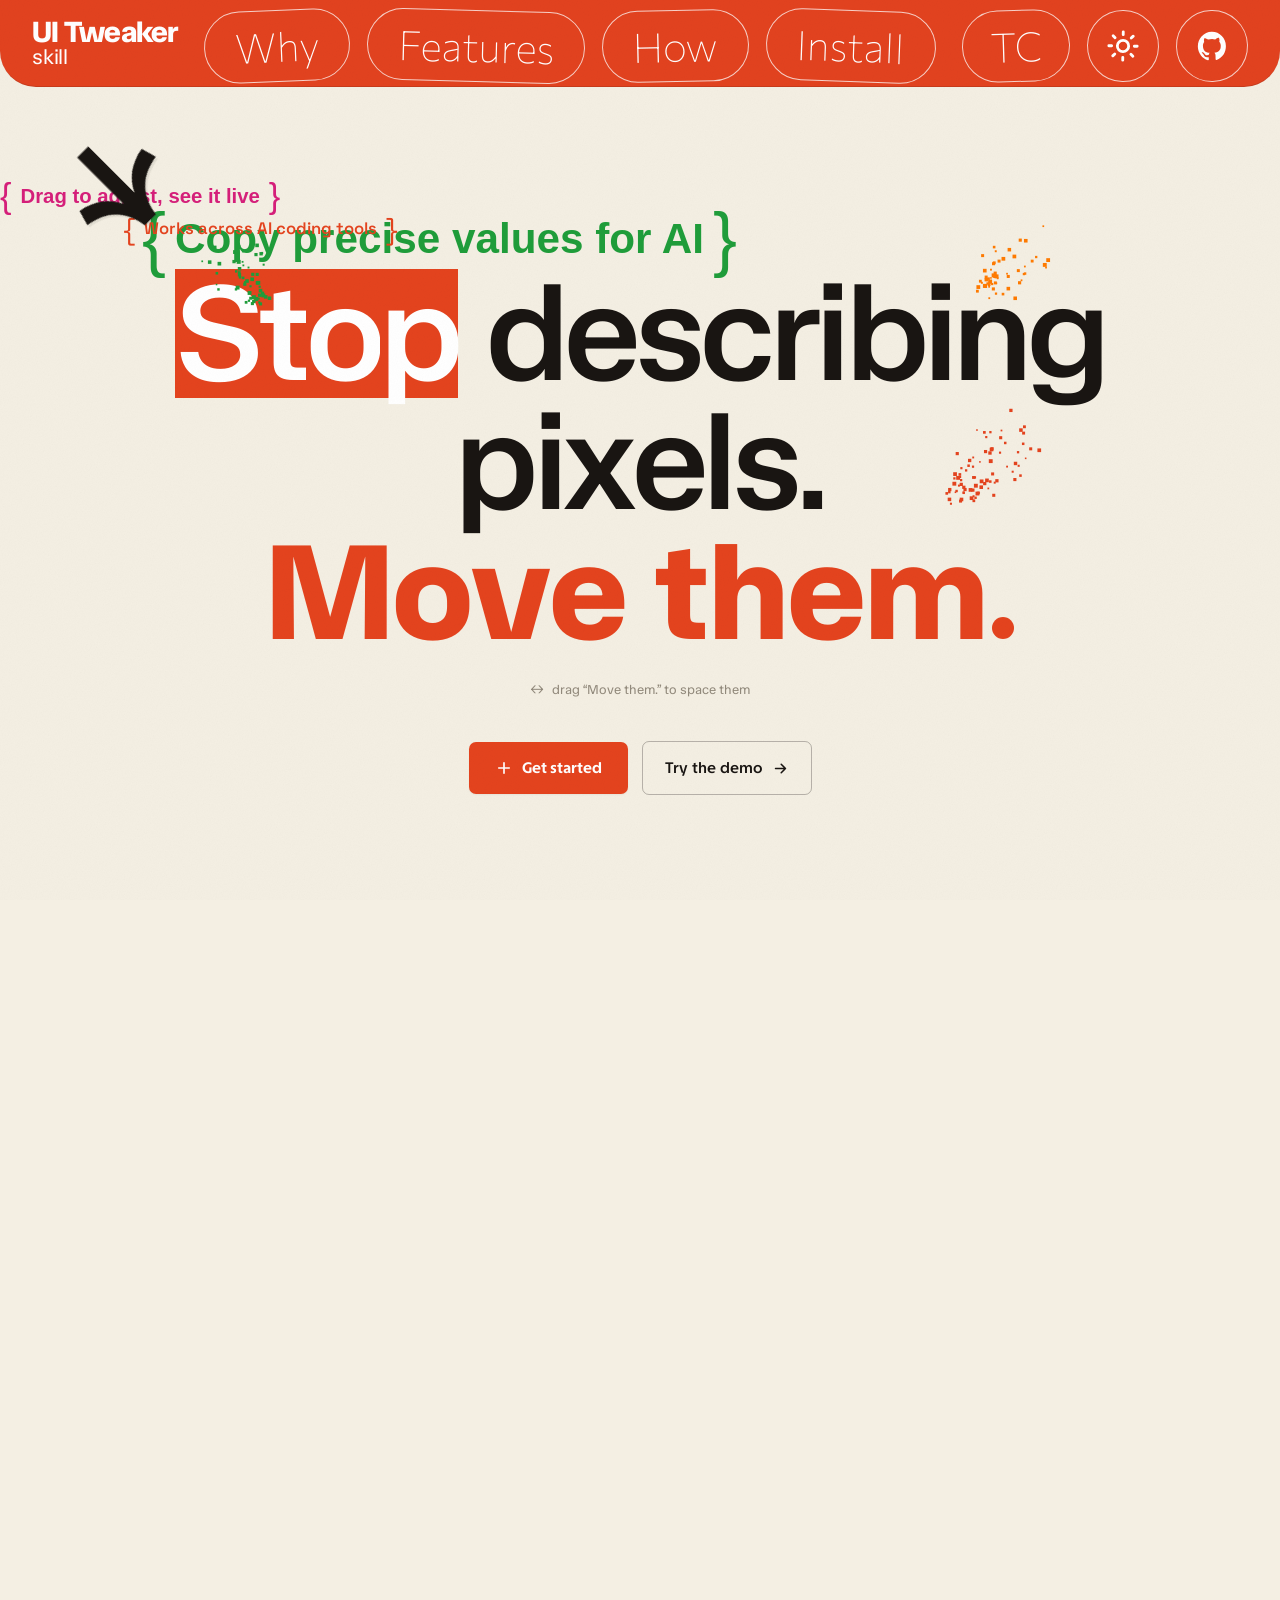
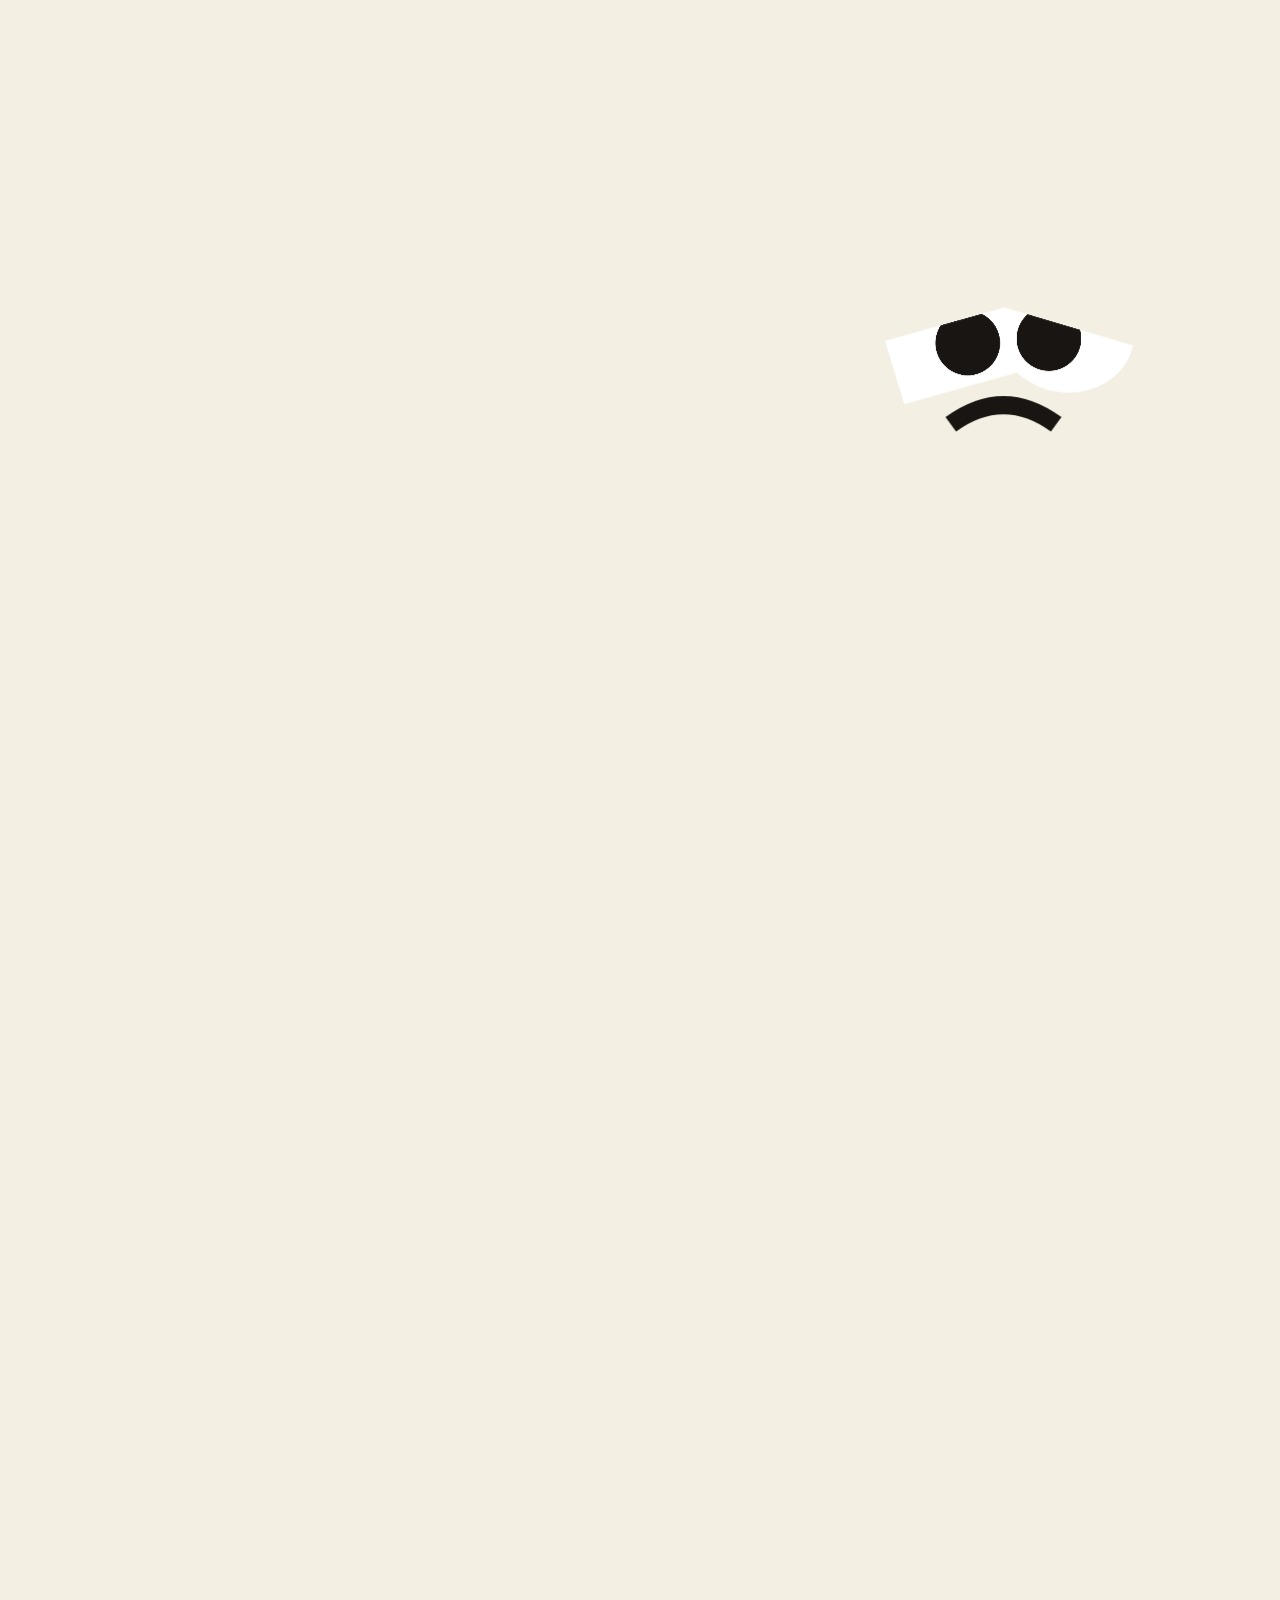
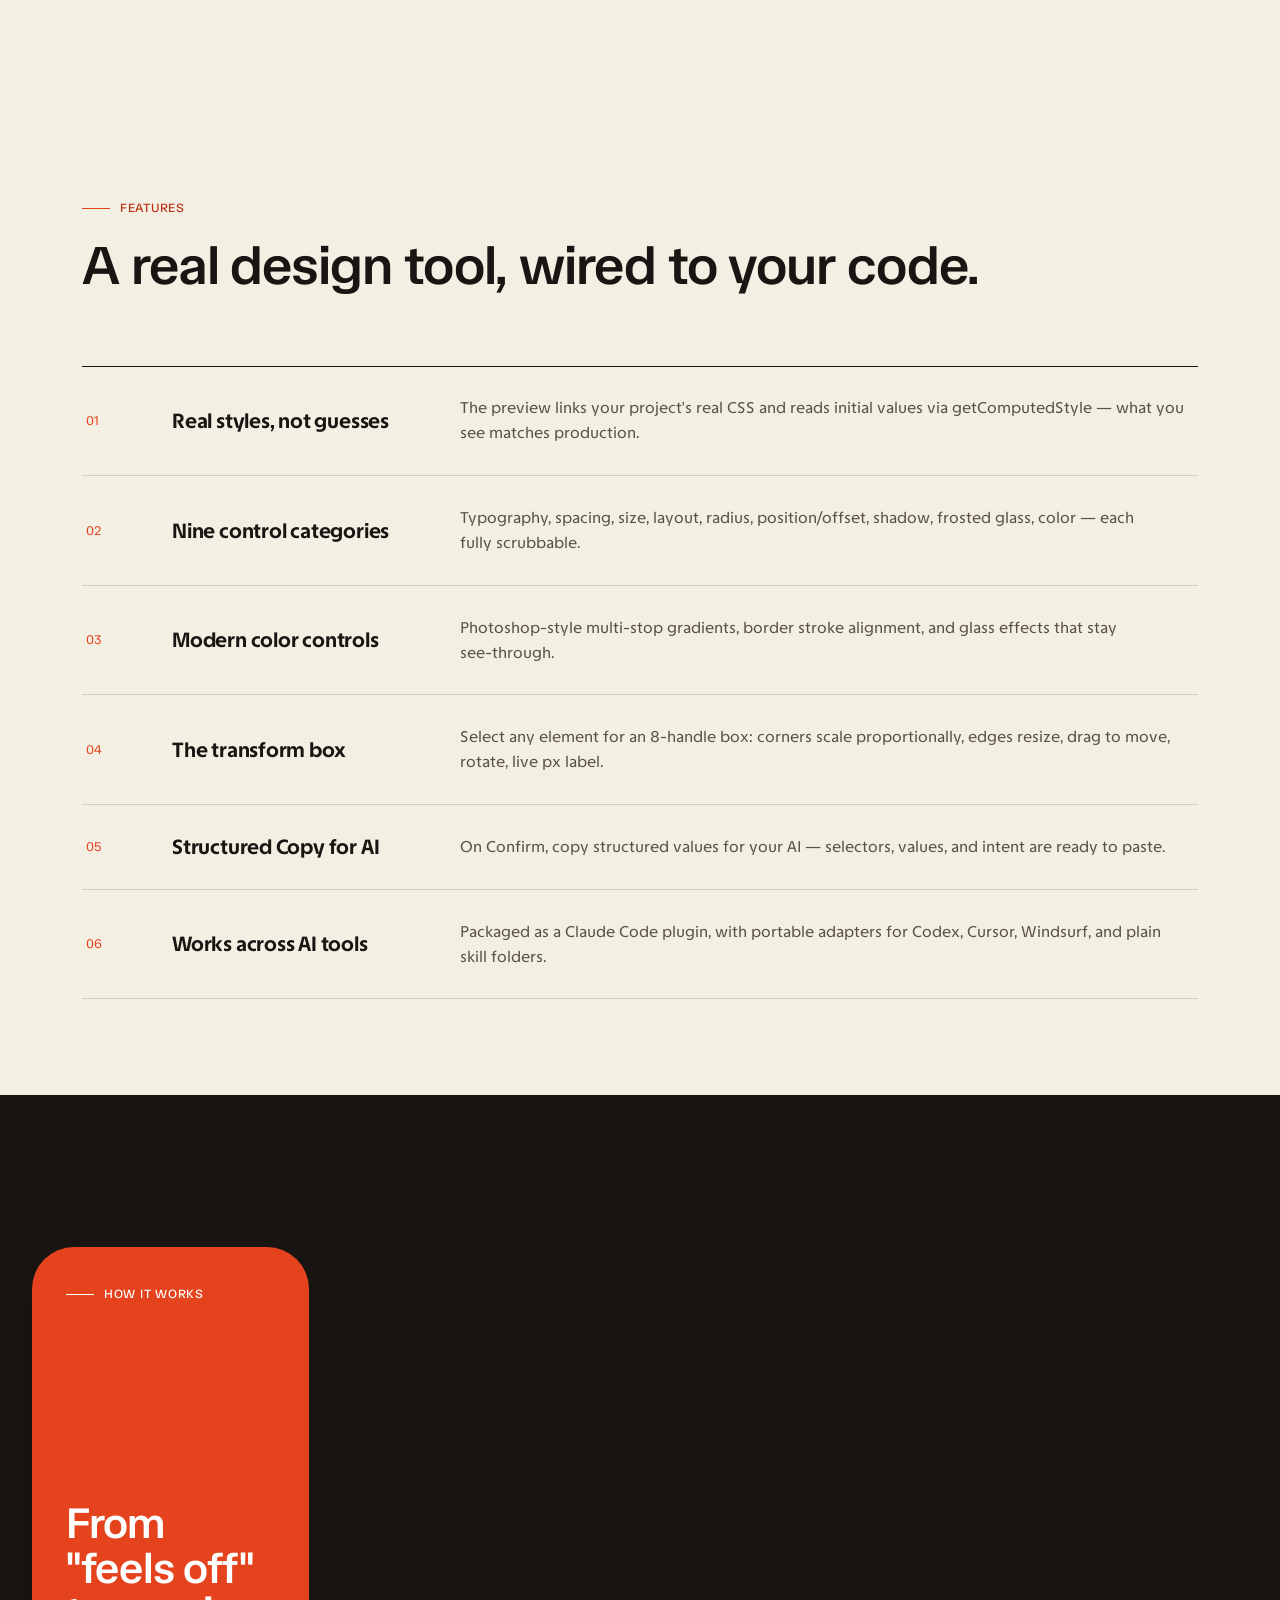
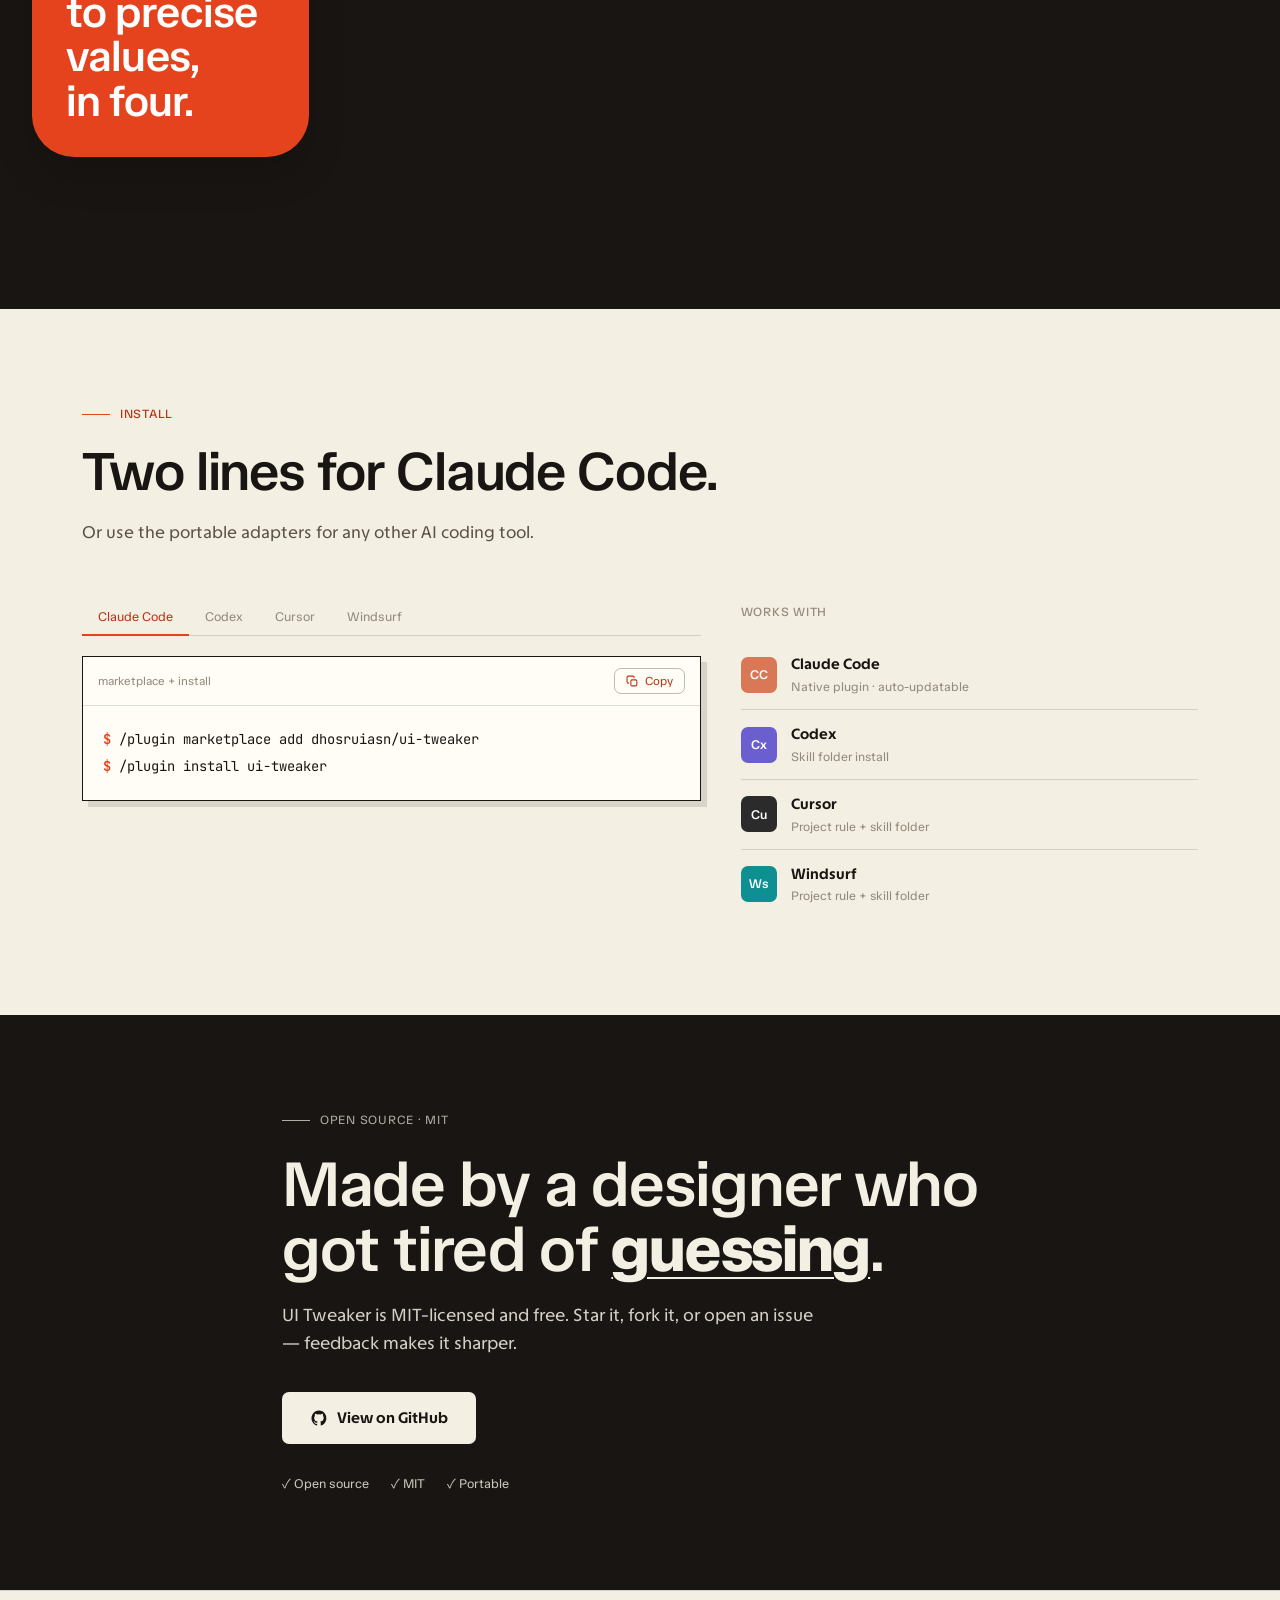
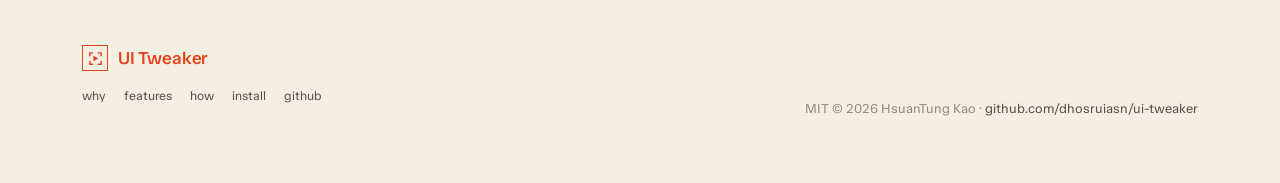
==== commit 20e0ede6: "Add interactive slider cue animation" ====
--- a/docs/index.html
+++ b/docs/index.html
@@ -659,6 +659,10 @@
   .studio-ctrl input[type=range]::-webkit-slider-thumb{-webkit-appearance:none;appearance:none;width:16px;height:16px;border-radius:50%;background:var(--card-solid);border:2px solid var(--blue);cursor:pointer;transition:transform .12s}
   .studio-ctrl input[type=range]::-webkit-slider-thumb:active{transform:scale(1.2)}
   .studio-ctrl input[type=range]::-moz-range-thumb{width:16px;height:16px;border-radius:50%;background:var(--card-solid);border:2px solid var(--blue);cursor:pointer}
+  .studio-ctrl.cue label .v{animation:studio-value-cue .9s ease-in-out 2}
+  .studio-ctrl.cue input[type=range]::-webkit-slider-thumb{transform:scale(1.28);box-shadow:0 0 0 8px color-mix(in srgb,var(--blue) 18%,transparent)}
+  .studio-ctrl.cue input[type=range]::-moz-range-thumb{transform:scale(1.28);box-shadow:0 0 0 8px color-mix(in srgb,var(--blue) 18%,transparent)}
+  @keyframes studio-value-cue{0%,100%{transform:none}45%{transform:translateY(-1px);background:color-mix(in srgb,var(--blue) 22%,transparent)}}
   .studio-hint{font-size:.74rem;color:var(--ink-faint);line-height:1.6;padding:2px 0 2px}
   .studio-select{width:100%;font-family:var(--mono);font-size:.76rem;padding:8px 10px;margin:2px 0 8px;border:1px solid var(--border-strong);border-radius:7px;background:var(--card-solid);color:var(--ink);cursor:pointer}
   .studio-select:hover{border-color:var(--blue)}
@@ -1322,6 +1326,73 @@
     // init: card shows its signature look; everything else stays live from the stylesheet until edited
     state['#folderCard']=Object.assign({},DEF_CARD); applyEl('#folderCard');
     select('#folderCard'); setZoomLabel(); pushHistory();
+    const cueSliders=['st-pad','st-gap','st-scale','st-radius','st-shadow'];
+    let cueTimer=0, cueRestore=null, cueStopped=false;
+    function stopStudioCue(e){
+      if(e&&e.type==='wheel'&&!window.__studioCueRunning) return;
+      cueStopped=true;
+      clearTimeout(cueTimer);
+      if(cueRestore) cueRestore();
+      cueRestore=null;
+      window.__studioCueRunning=false;
+      document.querySelectorAll('.studio-ctrl.cue').forEach(c=>c.classList.remove('cue'));
+    }
+    function cueSlider(id,done){
+      const input=el(id), ctrl=input?input.closest('.studio-ctrl'):null;
+      if(!input||!ctrl||cueStopped){ done(); return; }
+      const original=clampSlider(id,val(id));
+      const span=(+input.max)-(+input.min);
+      const delta=Math.max(4,Math.round(span*.18));
+      const target=clampSlider(id,original+delta);
+      const peak=target===original?clampSlider(id,original-delta):target;
+      const cueEase=t=>t<.5?2*t*t:1-Math.pow(-2*t+2,2)/2;
+      const dur=1050;
+      let start=0;
+      function setCueValue(v){
+        input.value=clampSlider(id,Math.round(v));
+        st(cur)[PROP[id]]=val(id);
+        applyEl(cur); updLabels(); refresh();
+      }
+      cueRestore=function(){ setCueValue(original); ctrl.classList.remove('cue'); };
+      function tick(ts){
+        if(cueStopped){ done(); return; }
+        if(!start) start=ts;
+        const p=Math.min(1,(ts-start)/dur);
+        let v=peak;
+        if(p<.42) v=original+(peak-original)*cueEase(p/.42);
+        else if(p>.62) v=peak+(original-peak)*cueEase((p-.62)/.38);
+        setCueValue(v);
+        if(p<1) requestAnimationFrame(tick);
+        else {
+          setCueValue(original);
+          ctrl.classList.remove('cue');
+          cueRestore=null;
+          done();
+        }
+      }
+      ctrl.classList.add('cue');
+      setTimeout(()=>requestAnimationFrame(tick),260);
+    }
+    window.__runStudioSliderCue=function(){
+      if(window.__studioCueRunning||cueStopped) return;
+      window.__studioCueRunning=true;
+      let idx=0;
+      function next(){
+        if(cueStopped){ window.__studioCueRunning=false; return; }
+        const id=cueSliders[idx%cueSliders.length];
+        idx++;
+        cueSlider(id,function(){
+          if(cueStopped){ window.__studioCueRunning=false; return; }
+          cueTimer=setTimeout(next,420);
+        });
+      }
+      next();
+    };
+    if(studio){
+      ['pointerdown','input','change','keydown','wheel','touchstart'].forEach(evt=>{
+        studio.addEventListener(evt,stopStudioCue,{capture:true,passive:true});
+      });
+    }
   })();
   const copyBtn=document.getElementById('copyBtn');
   copyBtn.addEventListener('click',()=>{
@@ -1621,7 +1692,7 @@
       if(!shouldCatch(delta)) return false;
       const visuallyOpen=ease(fold)>=.995;
       const maxDelta=mobile()?96:180;
-      const holdNeed=mobile()?340:520;
+      const holdNeed=mobile()?170:260;
       const limitedDelta=Math.sign(delta)*Math.min(Math.abs(delta),maxDelta);
       if(delta>0&&visuallyOpen&&releaseReady){
         if(!locked) lockToCut();
@@ -2086,6 +2157,7 @@
     var demoStage=document.getElementById('whyDemoStage');
     var demo=why.querySelector('.why-demo');
     var face=why.querySelector('.why-face');
+    var demoCueDone=false;
     if(!stage||!head||!lines.length) return;
     var desktop=function(){return window.matchMedia('(min-width:981px)').matches;};
     var ease=function(t){return t<.5?2*t*t:1-Math.pow(-2*t+2,2)/2;};
@@ -2124,7 +2196,13 @@
         var raw=Math.min(1,Math.max(0,(pinTop-dsr.top)/dtotal));
         var openP=Math.min(1,raw/0.48);
         var de=ease(openP);
-        if(openP>=1){ demo.style.transform=''; demo.style.opacity=''; demo.style.clipPath=''; demo.style.filter=''; }
+        if(openP>=1){
+          demo.style.transform=''; demo.style.opacity=''; demo.style.clipPath=''; demo.style.filter='';
+          if(!demoCueDone){
+            demoCueDone=true;
+            setTimeout(function(){ if(window.__runStudioSliderCue) window.__runStudioSliderCue(); },520);
+          }
+        }
         else {
           var slit=(1-de)*50;
           demo.style.transform='scaleX('+(0.985+de*0.015)+')';
